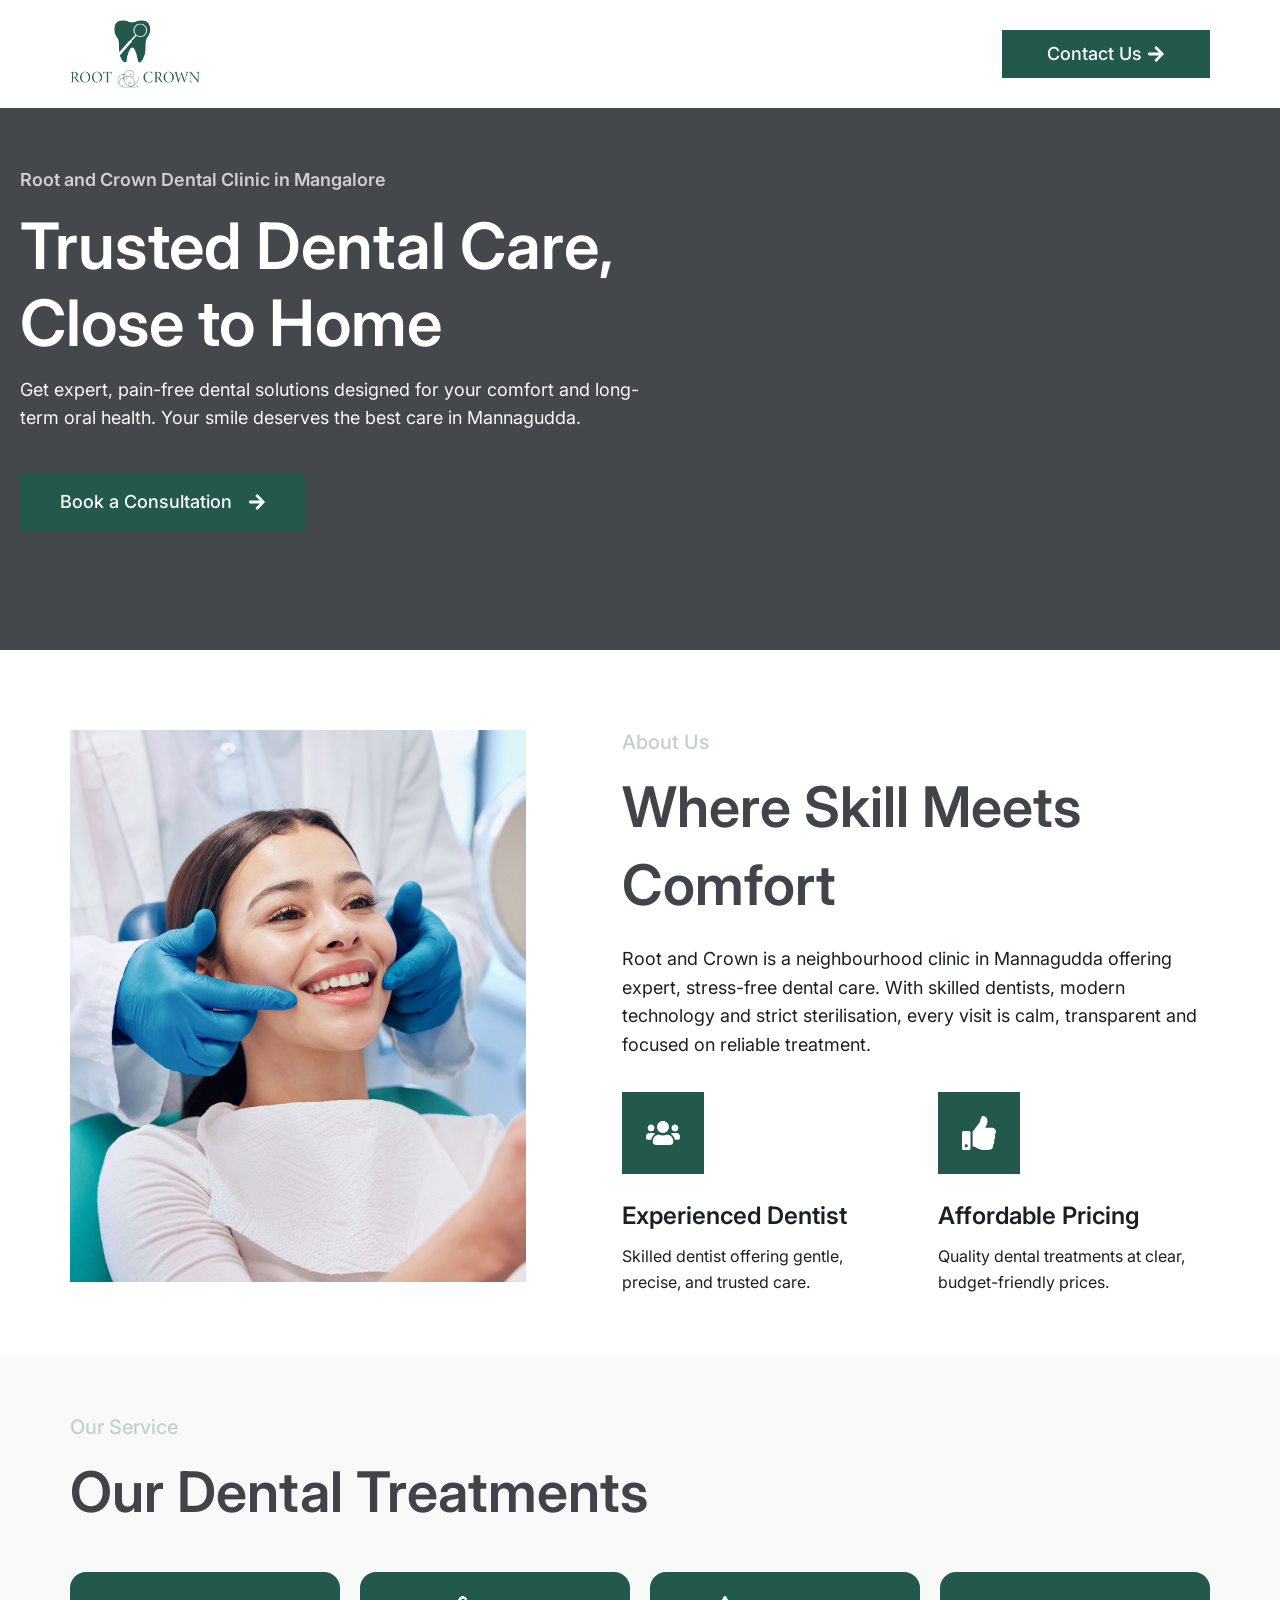
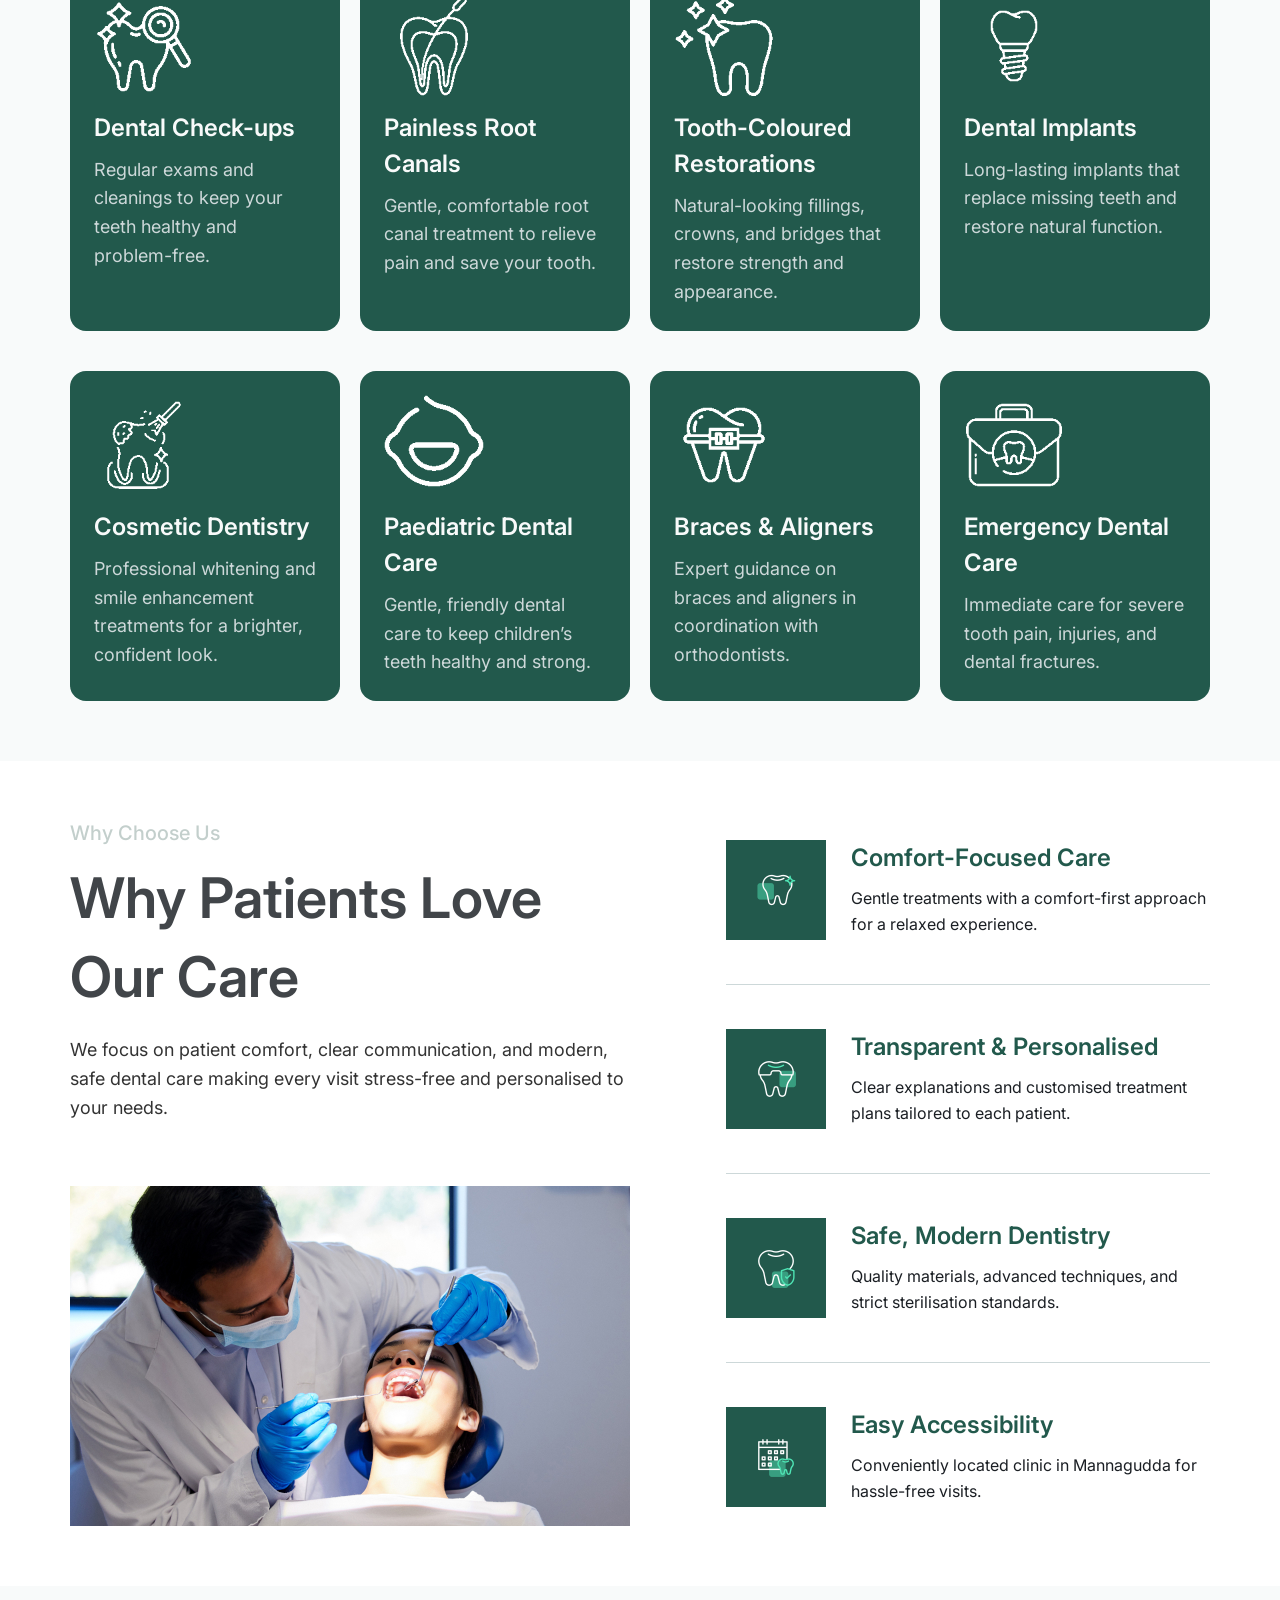
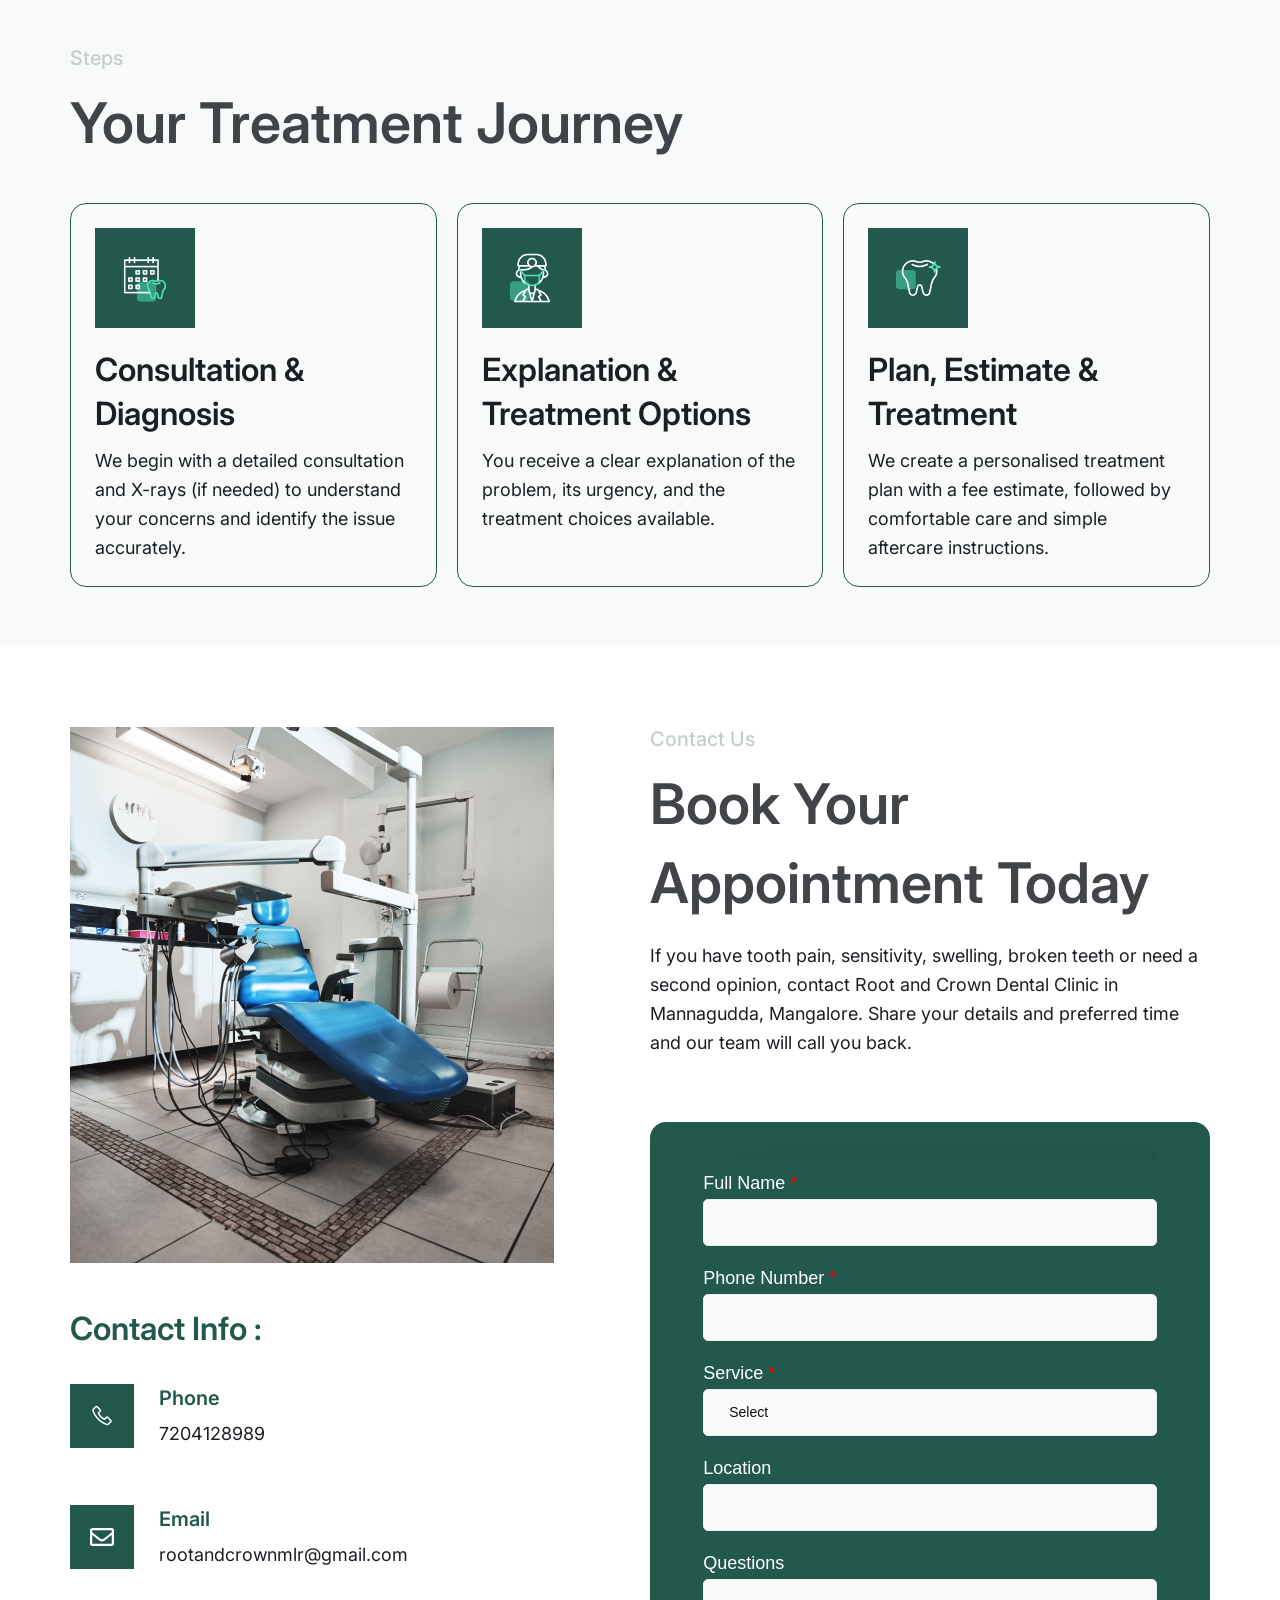
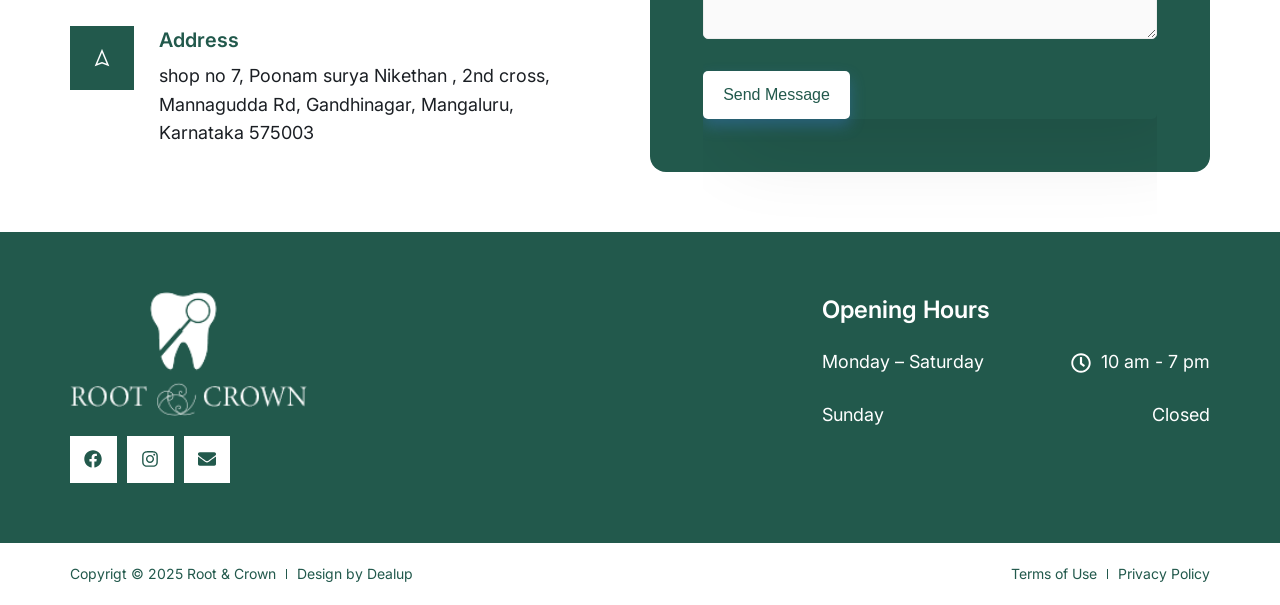
==== index.html @ f4f42681 "Root & Crown website: static version of the WordPress site with a new enquiry form Co-Authored-By: C" ====
<!DOCTYPE html>
<html lang="en-US">
<head>
	<meta charset="UTF-8" />
	<meta name="viewport" content="width=device-width, initial-scale=1" />
	<link rel="profile" href="http://gmpg.org/xfn/11" />
		<meta name='robots' content='index, follow, max-image-preview:large, max-snippet:-1, max-video-preview:-1' />

	<!-- This site is optimized with the Yoast SEO plugin v28.7 - https://yoast.com/product/yoast-seo-wordpress/ -->
	<title>Home - Root &amp; Crown Dental Clinic Mannagudda | Expert Dentist in Mangalore</title>
	<link rel="canonical" href="https://rootandcrown.co.in/" />
	<meta property="og:locale" content="en_US" />
	<meta property="og:type" content="website" />
	<meta property="og:title" content="Home - Root &amp; Crown Dental Clinic Mannagudda | Expert Dentist in Mangalore" />
	<meta property="og:description" content="Root and Crown Dental Clinic in Mangalore Trusted Dental Care, Close to Home Get expert, pain-free dental solutions designed for your comfort and long-term oral health. Your smile deserves the best care in Mannagudda. Book a Consultation About Us Where Skill Meets Comfort Root and Crown is a neighbourhood clinic in Mannagudda offering expert, stress-free [&hellip;]" />
	<meta property="og:url" content="https://rootandcrown.co.in/" />
	<meta property="og:site_name" content="Root &amp; Crown Dental Clinic Mannagudda | Expert Dentist in Mangalore" />
	<meta property="article:modified_time" content="2026-10-21T14:40:43+00:00" />
	<meta property="og:image" content="https://rootandcrown.co.in/wp-content/uploads/2025/12/no-better-feeling-than-this-2023-06-03-00-15-57-utc-1.jpg" />
	<meta name="twitter:card" content="summary_large_image" />
	<script type="application/ld+json" class="yoast-schema-graph">{"@context":"https:\/\/schema.org","@graph":[{"@type":"WebPage","@id":"https:\/\/rootandcrown.co.in\/","url":"https:\/\/rootandcrown.co.in\/","name":"Home - Root &amp; Crown Dental Clinic Mannagudda | Expert Dentist in Mangalore","isPartOf":{"@id":"https:\/\/rootandcrown.co.in\/#website"},"about":{"@id":"https:\/\/rootandcrown.co.in\/#organization"},"primaryImageOfPage":{"@id":"https:\/\/rootandcrown.co.in\/#primaryimage"},"image":{"@id":"https:\/\/rootandcrown.co.in\/#primaryimage"},"thumbnailUrl":"https:\/\/rootandcrown.co.in\/wp-content\/uploads\/2025\/12\/no-better-feeling-than-this-2023-06-03-00-15-57-utc-1.jpg","datePublished":"2025-12-02T02:55:05+00:00","dateModified":"2026-10-21T14:40:43+00:00","breadcrumb":{"@id":"https:\/\/rootandcrown.co.in\/#breadcrumb"},"inLanguage":"en-US","potentialAction":[{"@type":"ReadAction","target":["https:\/\/rootandcrown.co.in\/"]}]},{"@type":"ImageObject","inLanguage":"en-US","@id":"https:\/\/rootandcrown.co.in\/#primaryimage","url":"https:\/\/rootandcrown.co.in\/wp-content\/uploads\/2025\/12\/no-better-feeling-than-this-2023-06-03-00-15-57-utc-1.jpg","contentUrl":"https:\/\/rootandcrown.co.in\/wp-content\/uploads\/2025\/12\/no-better-feeling-than-this-2023-06-03-00-15-57-utc-1.jpg"},{"@type":"BreadcrumbList","@id":"https:\/\/rootandcrown.co.in\/#breadcrumb","itemListElement":[{"@type":"ListItem","position":1,"name":"Home"}]},{"@type":"WebSite","@id":"https:\/\/rootandcrown.co.in\/#website","url":"https:\/\/rootandcrown.co.in\/","name":"Root & Crown Dental Clinic Mannagudda | Expert Dentist in Mangalore","description":"","publisher":{"@id":"https:\/\/rootandcrown.co.in\/#organization"},"potentialAction":[{"@type":"SearchAction","target":{"@type":"EntryPoint","urlTemplate":"https:\/\/rootandcrown.co.in\/?s={search_term_string}"},"query-input":{"@type":"PropertyValueSpecification","valueRequired":true,"valueName":"search_term_string"}}],"inLanguage":"en-US"},{"@type":"Organization","@id":"https:\/\/rootandcrown.co.in\/#organization","name":"Root & Crown Dental Clinic Mannagudda | Expert Dentist in Mangalore","url":"https:\/\/rootandcrown.co.in\/","logo":{"@type":"ImageObject","inLanguage":"en-US","@id":"https:\/\/rootandcrown.co.in\/#\/schema\/logo\/image\/","url":"https:\/\/rootandcrown.co.in\/wp-content\/uploads\/2025\/12\/Logo-2.png","contentUrl":"https:\/\/rootandcrown.co.in\/wp-content\/uploads\/2025\/12\/Logo-2.png","width":207,"height":108,"caption":"Root & Crown Dental Clinic Mannagudda | Expert Dentist in Mangalore"},"image":{"@id":"https:\/\/rootandcrown.co.in\/#\/schema\/logo\/image\/"}}]}</script>
	<!-- / Yoast SEO plugin. -->


<link rel="alternate" type="application/rss+xml" title="Root &amp; Crown Dental Clinic Mannagudda | Expert Dentist in Mangalore &raquo; Feed" href="feed/index.html" />
<style id="wp-img-auto-sizes-contain-inline-css">
img:is([sizes=auto i],[sizes^="auto," i]){contain-intrinsic-size:3000px 1500px}
/*# sourceURL=wp-img-auto-sizes-contain-inline-css */
</style>
<link rel='stylesheet' id='font-awesome-5-all-css' href='wp-content/plugins/elementor/assets/lib/font-awesome/css/all.min.css' media='all' />
<link rel='stylesheet' id='font-awesome-4-shim-css' href='wp-content/plugins/elementor/assets/lib/font-awesome/css/v4-shims.min.css' media='all' />
<link rel='stylesheet' id='hfe-widgets-style-css' href='wp-content/plugins/header-footer-elementor/inc/widgets-css/frontend.css' media='all' />
<link rel='stylesheet' id='jkit-elements-main-css' href='wp-content/plugins/jeg-elementor-kit/assets/css/elements/main.css' media='all' />
<style id="wp-emoji-styles-inline-css">

	img.wp-smiley, img.emoji {
		display: inline !important;
		border: none !important;
		box-shadow: none !important;
		height: 1em !important;
		width: 1em !important;
		margin: 0 0.07em !important;
		vertical-align: -0.1em !important;
		background: none !important;
		padding: 0 !important;
	}
/*# sourceURL=wp-emoji-styles-inline-css */
</style>
<style id="global-styles-inline-css">
:root{--wp--preset--aspect-ratio--square: 1;--wp--preset--aspect-ratio--4-3: 4/3;--wp--preset--aspect-ratio--3-4: 3/4;--wp--preset--aspect-ratio--3-2: 3/2;--wp--preset--aspect-ratio--2-3: 2/3;--wp--preset--aspect-ratio--16-9: 16/9;--wp--preset--aspect-ratio--9-16: 9/16;--wp--preset--color--black: #000000;--wp--preset--color--cyan-bluish-gray: #abb8c3;--wp--preset--color--white: #ffffff;--wp--preset--color--pale-pink: #f78da7;--wp--preset--color--vivid-red: #cf2e2e;--wp--preset--color--luminous-vivid-orange: #ff6900;--wp--preset--color--luminous-vivid-amber: #fcb900;--wp--preset--color--light-green-cyan: #7bdcb5;--wp--preset--color--vivid-green-cyan: #00d084;--wp--preset--color--pale-cyan-blue: #8ed1fc;--wp--preset--color--vivid-cyan-blue: #0693e3;--wp--preset--color--vivid-purple: #9b51e0;--wp--preset--gradient--vivid-cyan-blue-to-vivid-purple: linear-gradient(135deg,rgb(6,147,227) 0%,rgb(155,81,224) 100%);--wp--preset--gradient--light-green-cyan-to-vivid-green-cyan: linear-gradient(135deg,rgb(122,220,180) 0%,rgb(0,208,130) 100%);--wp--preset--gradient--luminous-vivid-amber-to-luminous-vivid-orange: linear-gradient(135deg,rgb(252,185,0) 0%,rgb(255,105,0) 100%);--wp--preset--gradient--luminous-vivid-orange-to-vivid-red: linear-gradient(135deg,rgb(255,105,0) 0%,rgb(207,46,46) 100%);--wp--preset--gradient--very-light-gray-to-cyan-bluish-gray: linear-gradient(135deg,rgb(238,238,238) 0%,rgb(169,184,195) 100%);--wp--preset--gradient--cool-to-warm-spectrum: linear-gradient(135deg,rgb(74,234,220) 0%,rgb(151,120,209) 20%,rgb(207,42,186) 40%,rgb(238,44,130) 60%,rgb(251,105,98) 80%,rgb(254,248,76) 100%);--wp--preset--gradient--blush-light-purple: linear-gradient(135deg,rgb(255,206,236) 0%,rgb(152,150,240) 100%);--wp--preset--gradient--blush-bordeaux: linear-gradient(135deg,rgb(254,205,165) 0%,rgb(254,45,45) 50%,rgb(107,0,62) 100%);--wp--preset--gradient--luminous-dusk: linear-gradient(135deg,rgb(255,203,112) 0%,rgb(199,81,192) 50%,rgb(65,88,208) 100%);--wp--preset--gradient--pale-ocean: linear-gradient(135deg,rgb(255,245,203) 0%,rgb(182,227,212) 50%,rgb(51,167,181) 100%);--wp--preset--gradient--electric-grass: linear-gradient(135deg,rgb(202,248,128) 0%,rgb(113,206,126) 100%);--wp--preset--gradient--midnight: linear-gradient(135deg,rgb(2,3,129) 0%,rgb(40,116,252) 100%);--wp--preset--font-size--small: 13px;--wp--preset--font-size--medium: 20px;--wp--preset--font-size--large: 36px;--wp--preset--font-size--x-large: 42px;--wp--preset--spacing--20: 0.44rem;--wp--preset--spacing--30: 0.67rem;--wp--preset--spacing--40: 1rem;--wp--preset--spacing--50: 1.5rem;--wp--preset--spacing--60: 2.25rem;--wp--preset--spacing--70: 3.38rem;--wp--preset--spacing--80: 5.06rem;--wp--preset--shadow--natural: 6px 6px 9px rgba(0, 0, 0, 0.2);--wp--preset--shadow--deep: 12px 12px 50px rgba(0, 0, 0, 0.4);--wp--preset--shadow--sharp: 6px 6px 0px rgba(0, 0, 0, 0.2);--wp--preset--shadow--outlined: 6px 6px 0px -3px rgb(255, 255, 255), 6px 6px rgb(0, 0, 0);--wp--preset--shadow--crisp: 6px 6px 0px rgb(0, 0, 0);}.wp-block-button{--wp--preset--dimension--25: 25%;--wp--preset--dimension--50: 50%;--wp--preset--dimension--75: 75%;--wp--preset--dimension--100: 100%;}:root { --wp--style--global--content-size: 800px;--wp--style--global--wide-size: 1200px; }:where(body) { margin: 0; }.wp-site-blocks > .alignleft { float: left; margin-right: 2em; }.wp-site-blocks > .alignright { float: right; margin-left: 2em; }.wp-site-blocks > .aligncenter { justify-content: center; margin-left: auto; margin-right: auto; }:where(.wp-site-blocks) > * { margin-block-start: 24px; margin-block-end: 0; }:where(.wp-site-blocks) > :first-child { margin-block-start: 0; }:where(.wp-site-blocks) > :last-child { margin-block-end: 0; }:root { --wp--style--block-gap: 24px; }:root :where(.is-layout-flow) > :first-child{margin-block-start: 0;}:root :where(.is-layout-flow) > :last-child{margin-block-end: 0;}:root :where(.is-layout-flow) > *{margin-block-start: 24px;margin-block-end: 0;}:root :where(.is-layout-constrained) > :first-child{margin-block-start: 0;}:root :where(.is-layout-constrained) > :last-child{margin-block-end: 0;}:root :where(.is-layout-constrained) > *{margin-block-start: 24px;margin-block-end: 0;}:root :where(.is-layout-flex){gap: 24px;}:root :where(.is-layout-grid){gap: 24px;}.is-layout-flow > .alignleft{float: left;margin-inline-start: 0;margin-inline-end: 2em;}.is-layout-flow > .alignright{float: right;margin-inline-start: 2em;margin-inline-end: 0;}.is-layout-flow > .aligncenter{margin-left: auto !important;margin-right: auto !important;}.is-layout-constrained > .alignleft{float: left;margin-inline-start: 0;margin-inline-end: 2em;}.is-layout-constrained > .alignright{float: right;margin-inline-start: 2em;margin-inline-end: 0;}.is-layout-constrained > .aligncenter{margin-left: auto !important;margin-right: auto !important;}.is-layout-constrained > :where(:not(.alignleft):not(.alignright):not(.alignfull)){max-width: var(--wp--style--global--content-size);margin-left: auto !important;margin-right: auto !important;}.is-layout-constrained > .alignwide{max-width: var(--wp--style--global--wide-size);}body .is-layout-flex{display: flex;}.is-layout-flex{flex-wrap: wrap;align-items: center;}.is-layout-flex > :is(*, div){margin: 0;}body .is-layout-grid{display: grid;}.is-layout-grid > :is(*, div){margin: 0;}body{padding-top: 0px;padding-right: 0px;padding-bottom: 0px;padding-left: 0px;}:root :where(.wp-element-button, .wp-block-button__link){background-color: #32373c;border-width: 0;color: #fff;font-family: inherit;font-size: inherit;font-style: inherit;font-weight: inherit;letter-spacing: inherit;line-height: inherit;padding-top: calc(0.667em + 2px);padding-right: calc(1.333em + 2px);padding-bottom: calc(0.667em + 2px);padding-left: calc(1.333em + 2px);text-decoration: none;text-transform: inherit;}.has-black-color{color: var(--wp--preset--color--black) !important;}.has-cyan-bluish-gray-color{color: var(--wp--preset--color--cyan-bluish-gray) !important;}.has-white-color{color: var(--wp--preset--color--white) !important;}.has-pale-pink-color{color: var(--wp--preset--color--pale-pink) !important;}.has-vivid-red-color{color: var(--wp--preset--color--vivid-red) !important;}.has-luminous-vivid-orange-color{color: var(--wp--preset--color--luminous-vivid-orange) !important;}.has-luminous-vivid-amber-color{color: var(--wp--preset--color--luminous-vivid-amber) !important;}.has-light-green-cyan-color{color: var(--wp--preset--color--light-green-cyan) !important;}.has-vivid-green-cyan-color{color: var(--wp--preset--color--vivid-green-cyan) !important;}.has-pale-cyan-blue-color{color: var(--wp--preset--color--pale-cyan-blue) !important;}.has-vivid-cyan-blue-color{color: var(--wp--preset--color--vivid-cyan-blue) !important;}.has-vivid-purple-color{color: var(--wp--preset--color--vivid-purple) !important;}.has-black-background-color{background-color: var(--wp--preset--color--black) !important;}.has-cyan-bluish-gray-background-color{background-color: var(--wp--preset--color--cyan-bluish-gray) !important;}.has-white-background-color{background-color: var(--wp--preset--color--white) !important;}.has-pale-pink-background-color{background-color: var(--wp--preset--color--pale-pink) !important;}.has-vivid-red-background-color{background-color: var(--wp--preset--color--vivid-red) !important;}.has-luminous-vivid-orange-background-color{background-color: var(--wp--preset--color--luminous-vivid-orange) !important;}.has-luminous-vivid-amber-background-color{background-color: var(--wp--preset--color--luminous-vivid-amber) !important;}.has-light-green-cyan-background-color{background-color: var(--wp--preset--color--light-green-cyan) !important;}.has-vivid-green-cyan-background-color{background-color: var(--wp--preset--color--vivid-green-cyan) !important;}.has-pale-cyan-blue-background-color{background-color: var(--wp--preset--color--pale-cyan-blue) !important;}.has-vivid-cyan-blue-background-color{background-color: var(--wp--preset--color--vivid-cyan-blue) !important;}.has-vivid-purple-background-color{background-color: var(--wp--preset--color--vivid-purple) !important;}.has-black-border-color{border-color: var(--wp--preset--color--black) !important;}.has-cyan-bluish-gray-border-color{border-color: var(--wp--preset--color--cyan-bluish-gray) !important;}.has-white-border-color{border-color: var(--wp--preset--color--white) !important;}.has-pale-pink-border-color{border-color: var(--wp--preset--color--pale-pink) !important;}.has-vivid-red-border-color{border-color: var(--wp--preset--color--vivid-red) !important;}.has-luminous-vivid-orange-border-color{border-color: var(--wp--preset--color--luminous-vivid-orange) !important;}.has-luminous-vivid-amber-border-color{border-color: var(--wp--preset--color--luminous-vivid-amber) !important;}.has-light-green-cyan-border-color{border-color: var(--wp--preset--color--light-green-cyan) !important;}.has-vivid-green-cyan-border-color{border-color: var(--wp--preset--color--vivid-green-cyan) !important;}.has-pale-cyan-blue-border-color{border-color: var(--wp--preset--color--pale-cyan-blue) !important;}.has-vivid-cyan-blue-border-color{border-color: var(--wp--preset--color--vivid-cyan-blue) !important;}.has-vivid-purple-border-color{border-color: var(--wp--preset--color--vivid-purple) !important;}.has-vivid-cyan-blue-to-vivid-purple-gradient-background{background: var(--wp--preset--gradient--vivid-cyan-blue-to-vivid-purple) !important;}.has-light-green-cyan-to-vivid-green-cyan-gradient-background{background: var(--wp--preset--gradient--light-green-cyan-to-vivid-green-cyan) !important;}.has-luminous-vivid-amber-to-luminous-vivid-orange-gradient-background{background: var(--wp--preset--gradient--luminous-vivid-amber-to-luminous-vivid-orange) !important;}.has-luminous-vivid-orange-to-vivid-red-gradient-background{background: var(--wp--preset--gradient--luminous-vivid-orange-to-vivid-red) !important;}.has-very-light-gray-to-cyan-bluish-gray-gradient-background{background: var(--wp--preset--gradient--very-light-gray-to-cyan-bluish-gray) !important;}.has-cool-to-warm-spectrum-gradient-background{background: var(--wp--preset--gradient--cool-to-warm-spectrum) !important;}.has-blush-light-purple-gradient-background{background: var(--wp--preset--gradient--blush-light-purple) !important;}.has-blush-bordeaux-gradient-background{background: var(--wp--preset--gradient--blush-bordeaux) !important;}.has-luminous-dusk-gradient-background{background: var(--wp--preset--gradient--luminous-dusk) !important;}.has-pale-ocean-gradient-background{background: var(--wp--preset--gradient--pale-ocean) !important;}.has-electric-grass-gradient-background{background: var(--wp--preset--gradient--electric-grass) !important;}.has-midnight-gradient-background{background: var(--wp--preset--gradient--midnight) !important;}.has-small-font-size{font-size: var(--wp--preset--font-size--small) !important;}.has-medium-font-size{font-size: var(--wp--preset--font-size--medium) !important;}.has-large-font-size{font-size: var(--wp--preset--font-size--large) !important;}.has-x-large-font-size{font-size: var(--wp--preset--font-size--x-large) !important;}
:root :where(.wp-block-icon svg){width: 24px;}
:root :where(.wp-block-pullquote){font-size: 1.5em;line-height: 1.6;}
/*# sourceURL=global-styles-inline-css */
</style>
<link rel='stylesheet' id='hfe-style-css' href='wp-content/plugins/header-footer-elementor/assets/css/header-footer-elementor.css' media='all' />
<link rel='stylesheet' id='elementor-frontend-css' href='wp-content/uploads/elementor/css/custom-frontend.min.css' media='all' />
<link rel='stylesheet' id='elementor-post-7-css' href='wp-content/uploads/elementor/css/post-7.css' media='all' />
<link rel='stylesheet' id='e-animation-fadeInDown-css' href='wp-content/plugins/elementor/assets/lib/animations/styles/fadeInDown.min.css' media='all' />
<link rel='stylesheet' id='e-animation-zoomIn-css' href='wp-content/plugins/elementor/assets/lib/animations/styles/zoomIn.min.css' media='all' />
<link rel='stylesheet' id='widget-image-css' href='wp-content/plugins/elementor/assets/css/widget-image.min.css' media='all' />
<link rel='stylesheet' id='widget-icon-box-css' href='wp-content/uploads/elementor/css/custom-widget-icon-box.min.css' media='all' />
<link rel='stylesheet' id='e-animation-fadeInLeft-css' href='wp-content/plugins/elementor/assets/lib/animations/styles/fadeInLeft.min.css' media='all' />
<link rel='stylesheet' id='e-animation-fadeInUp-css' href='wp-content/plugins/elementor/assets/lib/animations/styles/fadeInUp.min.css' media='all' />
<link rel='stylesheet' id='widget-divider-css' href='wp-content/plugins/elementor/assets/css/widget-divider.min.css' media='all' />
<link rel='stylesheet' id='widget-social-icons-css' href='wp-content/plugins/elementor/assets/css/widget-social-icons.min.css' media='all' />
<link rel='stylesheet' id='e-apple-webkit-css' href='wp-content/uploads/elementor/css/custom-apple-webkit.min.css' media='all' />
<link rel='stylesheet' id='widget-heading-css' href='wp-content/plugins/elementor/assets/css/widget-heading.min.css' media='all' />
<link rel='stylesheet' id='elementor-post-110-css' href='wp-content/uploads/elementor/css/post-110.css' media='all' />
<link rel='stylesheet' id='elementor-post-117-css' href='wp-content/uploads/elementor/css/post-117.css' media='all' />
<link rel='stylesheet' id='elementor-post-124-css' href='wp-content/uploads/elementor/css/post-124.css' media='all' />
<link rel='stylesheet' id='metform-ui-css' href='wp-content/plugins/metform/build/styles/metform-ui.css' media='all' />
<link rel='stylesheet' id='metform-style-css' href='wp-content/plugins/metform/build/frontend/app/index.css' media='all' />
<link rel='stylesheet' id='cute-alert-css' href='wp-content/plugins/metform/assets/libs/cute-alert/style.css' media='all' />
<link rel='stylesheet' id='text-editor-style-css' href='wp-content/plugins/metform/assets/libs/text-editor/text-editor.css' media='all' />
<link rel='stylesheet' id='hello-elementor-css' href='wp-content/themes/hello-elementor/assets/css/reset.css' media='all' />
<link rel='stylesheet' id='hello-elementor-theme-style-css' href='wp-content/themes/hello-elementor/assets/css/theme.css' media='all' />
<link rel='stylesheet' id='hello-elementor-header-footer-css' href='wp-content/themes/hello-elementor/assets/css/header-footer.css' media='all' />
<link rel='stylesheet' id='hfe-elementor-icons-css' href='wp-content/plugins/elementor/assets/lib/eicons/css/elementor-icons.min.css' media='all' />
<link rel='stylesheet' id='hfe-icons-list-css' href='wp-content/plugins/elementor/assets/css/widget-icon-list.min.css' media='all' />
<link rel='stylesheet' id='hfe-social-icons-css' href='wp-content/plugins/elementor/assets/css/widget-social-icons.min.css' media='all' />
<link rel='stylesheet' id='hfe-social-share-icons-brands-css' href='wp-content/plugins/elementor/assets/lib/font-awesome/css/brands.css' media='all' />
<link rel='stylesheet' id='hfe-social-share-icons-fontawesome-css' href='wp-content/plugins/elementor/assets/lib/font-awesome/css/fontawesome.css' media='all' />
<link rel='stylesheet' id='hfe-nav-menu-icons-css' href='wp-content/plugins/elementor/assets/lib/font-awesome/css/solid.css' media='all' />
<link rel='stylesheet' id='elementor-gf-inter-css' href='https://fonts.googleapis.com/css?family=Inter:100,100italic,200,200italic,300,300italic,400,400italic,500,500italic,600,600italic,700,700italic,800,800italic,900,900italic&#038;display=swap' media='all' />
<link rel='stylesheet' id='elementor-gf-opensans-css' href='https://fonts.googleapis.com/css?family=Open+Sans:100,100italic,200,200italic,300,300italic,400,400italic,500,500italic,600,600italic,700,700italic,800,800italic,900,900italic&#038;display=swap' media='all' />
<link rel='stylesheet' id='elementor-icons-jkiticon-css' href='wp-content/plugins/jeg-elementor-kit/assets/fonts/jkiticon/jkiticon.css' media='all' />
<script id="font-awesome-4-shim-js" src="wp-content/plugins/elementor/assets/lib/font-awesome/js/v4-shims.min.js"></script>
<script id="jquery-core-js" src="wp-includes/js/jquery/jquery.min.js"></script>
<script id="jquery-migrate-js" src="wp-includes/js/jquery/jquery-migrate.min.js"></script>
<script id="jquery-js-after">
!function($){"use strict";$(document).ready(function(){$(this).scrollTop()>100&&$(".hfe-scroll-to-top-wrap").removeClass("hfe-scroll-to-top-hide"),$(window).scroll(function(){$(this).scrollTop()<100?$(".hfe-scroll-to-top-wrap").fadeOut(300):$(".hfe-scroll-to-top-wrap").fadeIn(300)}),$(".hfe-scroll-to-top-wrap").on("click",function(){$("html, body").animate({scrollTop:0},300);return!1})})}(jQuery);
!function($){'use strict';$(document).ready(function(){var bar=$('.hfe-reading-progress-bar');if(!bar.length)return;$(window).on('scroll',function(){var s=$(window).scrollTop(),d=$(document).height()-$(window).height(),p=d? s/d*100:0;bar.css('width',p+'%')});});}(jQuery);
//# sourceURL=jquery-js-after
</script>
<meta name="generator" content="WordPress 7.1.5" />
<link rel='shortlink' href='index.html' />
<!-- Google Tag Manager -->
<script>(function(w,d,s,l,i){w[l]=w[l]||[];w[l].push({'gtm.start':
new Date().getTime(),event:'gtm.js'});var f=d.getElementsByTagName(s)[0],
j=d.createElement(s),dl=l!='dataLayer'?'&l='+l:'';j.async=true;j.src=
'https://www.googletagmanager.com/gtm.js'+i+dl;f.parentNode.insertBefore(j,f);
})(window,document,'script','dataLayer','GTM-TX4X7JQ6');</script>
<!-- End Google Tag Manager --><meta name="generator" content="Elementor 4.4.1; features: e_font_icon_svg, additional_custom_breakpoints; settings: css_print_method-external, google_font-enabled, font_display-swap">
			<style>
				.e-con.e-parent:nth-of-type(n+4):not(.e-lazyloaded):not(.e-no-lazyload),
				.e-con.e-parent:nth-of-type(n+4):not(.e-lazyloaded):not(.e-no-lazyload) * {
					background-image: none !important;
				}
				@media screen and (max-height: 1024px) {
					.e-con.e-parent:nth-of-type(n+3):not(.e-lazyloaded):not(.e-no-lazyload),
					.e-con.e-parent:nth-of-type(n+3):not(.e-lazyloaded):not(.e-no-lazyload) * {
						background-image: none !important;
					}
				}
				@media screen and (max-height: 640px) {
					.e-con.e-parent:nth-of-type(n+2):not(.e-lazyloaded):not(.e-no-lazyload),
					.e-con.e-parent:nth-of-type(n+2):not(.e-lazyloaded):not(.e-no-lazyload) * {
						background-image: none !important;
					}
				}
			</style>
			<link rel="icon" href="wp-content/uploads/2025/12/New-Project-5-150x150.png" sizes="32x32" />
<link rel="icon" href="wp-content/uploads/2025/12/New-Project-5-300x300.png" sizes="192x192" />
<link rel="apple-touch-icon" href="wp-content/uploads/2025/12/New-Project-5-300x300.png" />
<meta name="msapplication-TileImage" content="/wp-content/uploads/2025/12/New-Project-5-300x300.png" />
<style>.rc-select{width:100%;height:47px;padding:0 25px;background:#fafafa;border:1px solid #ededed;border-radius:5px;font:14px/15px Helvetica,sans-serif;color:#000;-webkit-appearance:none;appearance:none;background-image:url("data:image/svg+xml,%3Csvg xmlns='http://www.w3.org/2000/svg' width='20' height='20' viewBox='0 0 20 20'%3E%3Cpath fill='%23ccc' d='M4.5 7.5c.4-.4 1-.5 1.6 0L10 11.3l3.9-3.8c.5-.5 1.1-.4 1.6 0 .4.4.4 1.2 0 1.6L10.8 13.6c-.4.4-1.2.4-1.6 0L4.5 9.1c-.4-.4-.4-1.2 0-1.6z'/%3E%3C/svg%3E");background-repeat:no-repeat;background-position:right 15px center}.metform-form-content select.rc-select{font-size:12px}.metform-form-content select.rc-select:invalid{color:#999}</style></head>

<body class="home wp-singular page-template page-template-elementor_header_footer page page-id-110 wp-embed-responsive wp-theme-hello-elementor ehf-header ehf-footer ehf-template-hello-elementor ehf-stylesheet-hello-elementor jkit-color-scheme hello-elementor-default elementor-default elementor-template-full-width elementor-kit-7 elementor-page elementor-page-110">
<!-- Google Tag Manager (noscript) -->
<noscript><iframe src="https://www.googletagmanager.com/ns.html?id=GTM-TX4X7JQ6"
height="0" width="0" style="display:none;visibility:hidden"></iframe></noscript>
<!-- End Google Tag Manager (noscript) -->	<style id="hfe-skip-link-style">
		.hfe-skip-link{position:absolute;width:1px;height:1px;margin:-1px;padding:0;border:0;overflow:hidden;clip:rect(0,0,0,0);clip-path:inset(50%);white-space:nowrap;}
		.hfe-skip-link:focus{position:fixed;top:0;inset-inline-start:0;width:auto;height:auto;margin:0;padding:0.75em 1.5em;overflow:visible;clip:auto;clip-path:none;white-space:normal;z-index:100000;background:#fff;color:#0073aa;font-size:14px;text-decoration:underline;border-radius:0 0 3px 0;outline:2px solid #0073aa;outline-offset:-2px;}
	</style>
	<a class="hfe-skip-link" href="index.html#content">Skip to main content</a><div id="page" class="hfeed site">

		<header id="masthead" itemscope="itemscope" itemtype="https://schema.org/WPHeader">
			<p class="main-title bhf-hidden" itemprop="headline"><a href="index.html" title="Root &amp; Crown Dental Clinic Mannagudda | Expert Dentist in Mangalore" rel="home">Root &amp; Crown Dental Clinic Mannagudda | Expert Dentist in Mangalore</a></p>
			<style>.elementor-117 .elementor-element.elementor-element-4d0e3e85{--display:flex;--flex-direction:row;--container-widget-width:calc( ( 1 - var( --container-widget-flex-grow ) ) * 100% );--container-widget-height:100%;--container-widget-flex-grow:1;--container-widget-align-self:stretch;--flex-wrap-mobile:wrap;--justify-content:space-between;--align-items:center;--gap:0px 0px;--row-gap:0px;--column-gap:0px;--margin-top:0px;--margin-bottom:0px;--margin-left:0px;--margin-right:0px;--padding-top:24px;--padding-bottom:24px;--padding-left:0px;--padding-right:0px;}.elementor-117 .elementor-element.elementor-element-4d0e3e85:not(.elementor-motion-effects-element-type-background), .elementor-117 .elementor-element.elementor-element-4d0e3e85 > .elementor-motion-effects-container > .elementor-motion-effects-layer{background-color:var( --e-global-color-primary );}.elementor-117 .elementor-element.elementor-element-41c6021a .elementor-icon-list-icon i{color:var( --e-global-color-f6ec67d );transition:color 0.3s;}.elementor-117 .elementor-element.elementor-element-41c6021a .elementor-icon-list-icon svg{fill:var( --e-global-color-f6ec67d );transition:fill 0.3s;}.elementor-117 .elementor-element.elementor-element-41c6021a{--e-icon-list-icon-size:16px;--icon-vertical-align:center;--icon-vertical-offset:0px;}.elementor-117 .elementor-element.elementor-element-41c6021a .elementor-icon-list-icon{padding-inline-end:2px;}.elementor-117 .elementor-element.elementor-element-41c6021a .elementor-icon-list-item > .elementor-icon-list-text, .elementor-117 .elementor-element.elementor-element-41c6021a .elementor-icon-list-item > a{font-family:var( --e-global-typography-9e01ad2-font-family ), Sans-serif;font-size:var( --e-global-typography-9e01ad2-font-size );font-weight:var( --e-global-typography-9e01ad2-font-weight );line-height:var( --e-global-typography-9e01ad2-line-height );}.elementor-117 .elementor-element.elementor-element-41c6021a .elementor-icon-list-text{color:var( --e-global-color-f6ec67d );transition:color 0.3s;}.elementor-117 .elementor-element.elementor-element-598fec4 .elementor-icon-list-icon i{color:var( --e-global-color-f6ec67d );transition:color 0.3s;}.elementor-117 .elementor-element.elementor-element-598fec4 .elementor-icon-list-icon svg{fill:var( --e-global-color-f6ec67d );transition:fill 0.3s;}.elementor-117 .elementor-element.elementor-element-598fec4{--e-icon-list-icon-size:16px;--icon-vertical-align:center;--icon-vertical-offset:0px;}.elementor-117 .elementor-element.elementor-element-598fec4 .elementor-icon-list-icon{padding-inline-end:2px;}.elementor-117 .elementor-element.elementor-element-598fec4 .elementor-icon-list-item > .elementor-icon-list-text, .elementor-117 .elementor-element.elementor-element-598fec4 .elementor-icon-list-item > a{font-family:var( --e-global-typography-9e01ad2-font-family ), Sans-serif;font-size:var( --e-global-typography-9e01ad2-font-size );font-weight:var( --e-global-typography-9e01ad2-font-weight );line-height:var( --e-global-typography-9e01ad2-line-height );}.elementor-117 .elementor-element.elementor-element-598fec4 .elementor-icon-list-text{color:var( --e-global-color-f6ec67d );transition:color 0.3s;}.elementor-117 .elementor-element.elementor-element-598fec4 .elementor-icon-list-item:hover .elementor-icon-list-text{color:var( --e-global-color-8fd8046 );}.elementor-117 .elementor-element.elementor-element-edaf3e9{--display:flex;--position:fixed;--flex-direction:row;--container-widget-width:calc( ( 1 - var( --container-widget-flex-grow ) ) * 100% );--container-widget-height:100%;--container-widget-flex-grow:1;--container-widget-align-self:stretch;--flex-wrap-mobile:wrap;--justify-content:space-between;--align-items:center;--gap:0px 0px;--row-gap:0px;--column-gap:0px;--padding-top:24px;--padding-bottom:24px;--padding-left:0px;--padding-right:0px;top:0px;}.elementor-117 .elementor-element.elementor-element-edaf3e9:not(.elementor-motion-effects-element-type-background), .elementor-117 .elementor-element.elementor-element-edaf3e9 > .elementor-motion-effects-container > .elementor-motion-effects-layer{background-color:var( --e-global-color-f6ec67d );}body:not(.rtl) .elementor-117 .elementor-element.elementor-element-edaf3e9{left:0px;}body.rtl .elementor-117 .elementor-element.elementor-element-edaf3e9{right:0px;}.elementor-117 .elementor-element.elementor-element-eb1befa{--display:flex;--padding-top:0px;--padding-bottom:0px;--padding-left:0px;--padding-right:0px;}.elementor-117 .elementor-element.elementor-element-4e76daf9{text-align:start;}.elementor-117 .elementor-element.elementor-element-4e76daf9 img{width:100%;max-width:130px;}.elementor-117 .elementor-element.elementor-element-53d56094{--display:flex;--padding-top:0px;--padding-bottom:0px;--padding-left:0px;--padding-right:0px;}.elementor-117 .elementor-element.elementor-element-3c5838a2 .elementor-button-content-wrapper{flex-direction:row-reverse;}:root{--page-title-display:none;}@media(max-width:1366px){.elementor-117 .elementor-element.elementor-element-41c6021a .elementor-icon-list-item > .elementor-icon-list-text, .elementor-117 .elementor-element.elementor-element-41c6021a .elementor-icon-list-item > a{font-size:var( --e-global-typography-9e01ad2-font-size );line-height:var( --e-global-typography-9e01ad2-line-height );}.elementor-117 .elementor-element.elementor-element-598fec4 .elementor-icon-list-item > .elementor-icon-list-text, .elementor-117 .elementor-element.elementor-element-598fec4 .elementor-icon-list-item > a{font-size:var( --e-global-typography-9e01ad2-font-size );line-height:var( --e-global-typography-9e01ad2-line-height );}.elementor-117 .elementor-element.elementor-element-edaf3e9{--padding-top:20px;--padding-bottom:20px;--padding-left:20px;--padding-right:20px;}}@media(max-width:1024px){.elementor-117 .elementor-element.elementor-element-4d0e3e85{--padding-top:20px;--padding-bottom:20px;--padding-left:40px;--padding-right:40px;}.elementor-117 .elementor-element.elementor-element-41c6021a .elementor-icon-list-item > .elementor-icon-list-text, .elementor-117 .elementor-element.elementor-element-41c6021a .elementor-icon-list-item > a{font-size:var( --e-global-typography-9e01ad2-font-size );line-height:var( --e-global-typography-9e01ad2-line-height );}.elementor-117 .elementor-element.elementor-element-598fec4 .elementor-icon-list-item > .elementor-icon-list-text, .elementor-117 .elementor-element.elementor-element-598fec4 .elementor-icon-list-item > a{font-size:var( --e-global-typography-9e01ad2-font-size );line-height:var( --e-global-typography-9e01ad2-line-height );}.elementor-117 .elementor-element.elementor-element-edaf3e9{--padding-top:20px;--padding-bottom:20px;--padding-left:40px;--padding-right:40px;}.elementor-117 .elementor-element.elementor-element-eb1befa{--padding-top:0px;--padding-bottom:0px;--padding-left:0px;--padding-right:20px;}.elementor-117 .elementor-element.elementor-element-4e76daf9 img{max-width:294px;}}@media(max-width:767px){.elementor-117 .elementor-element.elementor-element-4d0e3e85{--padding-top:20px;--padding-bottom:20px;--padding-left:32px;--padding-right:32px;}.elementor-117 .elementor-element.elementor-element-41c6021a .elementor-icon-list-item > .elementor-icon-list-text, .elementor-117 .elementor-element.elementor-element-41c6021a .elementor-icon-list-item > a{font-size:var( --e-global-typography-9e01ad2-font-size );line-height:var( --e-global-typography-9e01ad2-line-height );}.elementor-117 .elementor-element.elementor-element-598fec4 .elementor-icon-list-item > .elementor-icon-list-text, .elementor-117 .elementor-element.elementor-element-598fec4 .elementor-icon-list-item > a{font-size:var( --e-global-typography-9e01ad2-font-size );line-height:var( --e-global-typography-9e01ad2-line-height );}.elementor-117 .elementor-element.elementor-element-edaf3e9{--padding-top:24px;--padding-bottom:24px;--padding-left:32px;--padding-right:32px;}.elementor-117 .elementor-element.elementor-element-eb1befa{--width:40%;}.elementor-117 .elementor-element.elementor-element-53d56094{--width:50%;}}@media(min-width:768px){.elementor-117 .elementor-element.elementor-element-eb1befa{--width:23.6%;}.elementor-117 .elementor-element.elementor-element-53d56094{--width:18.25%;}}@media(max-width:1024px) and (min-width:768px){.elementor-117 .elementor-element.elementor-element-eb1befa{--width:30%;}.elementor-117 .elementor-element.elementor-element-53d56094{--width:25%;}}</style>		<div data-elementor-type="wp-post" data-elementor-id="117" class="elementor elementor-117">
				<div class="elementor-element elementor-element-4d0e3e85 elementor-hidden-desktop elementor-hidden-laptop elementor-hidden-tablet elementor-hidden-mobile e-flex e-con-boxed e-con e-parent" data-id="4d0e3e85" data-element_type="container" data-e-type="container" data-settings="{&quot;background_background&quot;:&quot;classic&quot;}">
					<div class="e-con-inner">
				<div class="elementor-element elementor-element-41c6021a elementor-icon-list--layout-traditional elementor-list-item-link-full_width elementor-widget elementor-widget-icon-list" data-id="41c6021a" data-element_type="widget" data-e-type="widget" data-widget_type="icon-list.default">
							<ul class="elementor-icon-list-items">
							<li class="elementor-icon-list-item">
											<span class="elementor-icon-list-icon">
							<i aria-hidden="true" class="jki jki-map-marker-solid"></i>						</span>
										<span class="elementor-icon-list-text">Jl Danau Bratan, Malang City, East Java 65139</span>
									</li>
						</ul>
						</div>
				<div class="elementor-element elementor-element-598fec4 elementor-icon-list--layout-inline elementor-align-end elementor-hidden-mobile elementor-list-item-link-full_width elementor-widget elementor-widget-icon-list" data-id="598fec4" data-element_type="widget" data-e-type="widget" data-widget_type="icon-list.default">
							<ul class="elementor-icon-list-items elementor-inline-items">
							<li class="elementor-icon-list-item elementor-inline-item">
											<a href="index.html#">

												<span class="elementor-icon-list-icon">
							<i aria-hidden="true" class="jki jki-phone-line"></i>						</span>
										<span class="elementor-icon-list-text">+62 864 6444 2222</span>
											</a>
									</li>
								<li class="elementor-icon-list-item elementor-inline-item">
											<a href="index.html#">

												<span class="elementor-icon-list-icon">
							<i aria-hidden="true" class="jki jki-envelope"></i>						</span>
										<span class="elementor-icon-list-text">hi@happydental.com</span>
											</a>
									</li>
						</ul>
						</div>
					</div>
				</div>
		<div class="elementor-element elementor-element-edaf3e9 e-flex e-con-boxed e-con e-parent" data-id="edaf3e9" data-element_type="container" data-e-type="container" data-settings="{&quot;background_background&quot;:&quot;classic&quot;,&quot;position&quot;:&quot;fixed&quot;}">
					<div class="e-con-inner">
		<div class="elementor-element elementor-element-eb1befa e-con-full e-flex e-con e-child" data-id="eb1befa" data-element_type="container" data-e-type="container">
				<div class="elementor-element elementor-element-4e76daf9 elementor-widget elementor-widget-image" data-id="4e76daf9" data-element_type="widget" data-e-type="widget" data-widget_type="image.default">
																<a href="https://rootandcrown.co.in/">
							<img width="207" height="108" src="wp-content/uploads/2025/12/Logo-2.png" class="attachment-medium_large size-medium_large wp-image-135" alt="" decoding="async" />								</a>
															</div>
				</div>
		<div class="elementor-element elementor-element-53d56094 e-con-full e-flex e-con e-child" data-id="53d56094" data-element_type="container" data-e-type="container">
				<div class="elementor-element elementor-element-3c5838a2 elementor-align-justify elementor-widget elementor-widget-button" data-id="3c5838a2" data-element_type="widget" data-e-type="widget" data-widget_type="button.default">
										<a class="elementor-button elementor-button-link elementor-size-md" href="https://rootandcrown.co.in/#contact">
						<span class="elementor-button-content-wrapper">
						<span class="elementor-button-icon">
				<svg aria-hidden="true" class="e-font-icon-svg e-fas-arrow-right" viewBox="0 0 448 512" xmlns="http://www.w3.org/2000/svg"><path d="M190.5 66.9l22.2-22.2c9.4-9.4 24.6-9.4 33.9 0L441 239c9.4 9.4 9.4 24.6 0 33.9L246.6 467.3c-9.4 9.4-24.6 9.4-33.9 0l-22.2-22.2c-9.5-9.5-9.3-25 .4-34.3L311.4 296H24c-13.3 0-24-10.7-24-24v-32c0-13.3 10.7-24 24-24h287.4L190.9 101.2c-9.8-9.3-10-24.8-.4-34.3z"></path></svg>			</span>
									<span class="elementor-button-text">Contact Us</span>
					</span>
					</a>
								</div>
				</div>
					</div>
				</div>
				</div>
				</header>

			<div data-elementor-type="wp-page" data-elementor-id="110" class="elementor elementor-110">
				<div class="elementor-element elementor-element-78a7078a e-con-full e-flex e-con e-parent" data-id="78a7078a" data-element_type="container" data-e-type="container" data-settings="{&quot;background_background&quot;:&quot;classic&quot;}">
		<div class="elementor-element elementor-element-351d5172 e-con-full e-flex e-con e-child" data-id="351d5172" data-element_type="container" data-e-type="container">
				<div class="elementor-element elementor-element-68ccc728 elementor-widget__width-initial elementor-widget-laptop__width-initial elementor-invisible elementor-widget elementor-widget-jkit_heading" data-id="68ccc728" data-element_type="widget" data-e-type="widget" data-settings="{&quot;_animation&quot;:&quot;fadeInDown&quot;}" data-widget_type="jkit_heading.default">
					<div  class="jeg-elementor-kit jkit-heading  align- align-tablet- align-mobile- jeg_module_110__6b07b547bf75c" ><div class="heading-section-title  display-inline-block"><h1 class="heading-title">Root and Crown Dental Clinic in Mangalore</h1></div><h2 class="heading-section-subtitle  style-color">Trusted Dental Care, Close to Home</h2><div class="heading-section-description"><p>Get expert, pain-free dental solutions designed for your comfort and long-term oral health. Your smile deserves the best care in Mannagudda.</p></div></div>				</div>
				<div class="elementor-element elementor-element-1d244ddc animated-slow elementor-invisible elementor-widget elementor-widget-button" data-id="1d244ddc" data-element_type="widget" data-e-type="widget" data-settings="{&quot;_animation&quot;:&quot;zoomIn&quot;}" data-widget_type="button.default">
										<a class="elementor-button elementor-button-link elementor-size-lg" href="index.html#contact">
						<span class="elementor-button-content-wrapper">
						<span class="elementor-button-icon">
				<svg aria-hidden="true" class="e-font-icon-svg e-fas-arrow-right" viewBox="0 0 448 512" xmlns="http://www.w3.org/2000/svg"><path d="M190.5 66.9l22.2-22.2c9.4-9.4 24.6-9.4 33.9 0L441 239c9.4 9.4 9.4 24.6 0 33.9L246.6 467.3c-9.4 9.4-24.6 9.4-33.9 0l-22.2-22.2c-9.5-9.5-9.3-25 .4-34.3L311.4 296H24c-13.3 0-24-10.7-24-24v-32c0-13.3 10.7-24 24-24h287.4L190.9 101.2c-9.8-9.3-10-24.8-.4-34.3z"></path></svg>			</span>
									<span class="elementor-button-text">Book a Consultation</span>
					</span>
					</a>
								</div>
				</div>
				</div>
		<div class="elementor-element elementor-element-7463630f e-flex e-con-boxed e-con e-parent" data-id="7463630f" data-element_type="container" data-e-type="container">
					<div class="e-con-inner">
		<div class="elementor-element elementor-element-927e590 e-con-full e-flex e-con e-child" data-id="927e590" data-element_type="container" data-e-type="container">
		<div class="elementor-element elementor-element-7c12197b e-con-full e-flex e-con e-child" data-id="7c12197b" data-element_type="container" data-e-type="container">
		<div class="elementor-element elementor-element-7d0f14a2 e-con-full e-flex e-con e-child" data-id="7d0f14a2" data-element_type="container" data-e-type="container">
				<div class="elementor-element elementor-element-47eb0e27 animated-slow elementor-invisible elementor-widget elementor-widget-image" data-id="47eb0e27" data-element_type="widget" data-e-type="widget" data-settings="{&quot;_animation&quot;:&quot;zoomIn&quot;}" data-widget_type="image.default">
															<img fetchpriority="high" decoding="async" width="456" height="552" src="wp-content/uploads/2025/12/no-better-feeling-than-this-2023-06-03-00-15-57-utc-1.jpg" class="attachment-medium_large size-medium_large wp-image-46" alt="" srcset="wp-content/uploads/2025/12/no-better-feeling-than-this-2023-06-03-00-15-57-utc-1.jpg 456w, wp-content/uploads/2025/12/no-better-feeling-than-this-2023-06-03-00-15-57-utc-1-248x300.jpg 248w" sizes="(max-width: 456px) 100vw, 456px" />															</div>
				</div>
				</div>
				</div>
		<div class="elementor-element elementor-element-4e8fa31b e-con-full e-flex e-con e-child" data-id="4e8fa31b" data-element_type="container" data-e-type="container">
				<div class="elementor-element elementor-element-9872177 elementor-invisible elementor-widget elementor-widget-jkit_heading" data-id="9872177" data-element_type="widget" data-e-type="widget" data-settings="{&quot;_animation&quot;:&quot;fadeInDown&quot;}" data-widget_type="jkit_heading.default">
					<div  class="jeg-elementor-kit jkit-heading  align- align-tablet- align-mobile- jeg_module_110_1_6b07b547bfafa" ><div class="heading-section-title  display-inline-block"><h2 class="heading-title">About Us</h2></div><h3 class="heading-section-subtitle  style-color">Where Skill Meets Comfort</h3><div class="heading-section-description"><p>Root and Crown is a neighbourhood clinic in Mannagudda offering expert, stress-free dental care. With skilled dentists, modern technology and strict sterilisation, every visit is calm, transparent and focused on reliable treatment.</p></div></div>				</div>
		<div class="elementor-element elementor-element-529f6dc1 e-con-full e-flex e-con e-child" data-id="529f6dc1" data-element_type="container" data-e-type="container">
		<div class="elementor-element elementor-element-55aea9ad animated-slow e-con-full e-flex elementor-invisible e-con e-child" data-id="55aea9ad" data-element_type="container" data-e-type="container" data-settings="{&quot;animation&quot;:&quot;fadeInLeft&quot;,&quot;animation_delay&quot;:400}">
				<div class="elementor-element elementor-element-425b0d4e elementor-view-stacked elementor-shape-square elementor-tablet-position-inline-start elementor-position-block-start elementor-mobile-position-block-start elementor-widget elementor-widget-icon-box" data-id="425b0d4e" data-element_type="widget" data-e-type="widget" data-widget_type="icon-box.default">
							<div class="elementor-icon-box-wrapper">

						<div class="elementor-icon-box-icon">
				<span  class="elementor-icon">
				<svg aria-hidden="true" class="e-font-icon-svg e-fas-users" viewBox="0 0 640 512" xmlns="http://www.w3.org/2000/svg"><path d="M96 224c35.3 0 64-28.7 64-64s-28.7-64-64-64-64 28.7-64 64 28.7 64 64 64zm448 0c35.3 0 64-28.7 64-64s-28.7-64-64-64-64 28.7-64 64 28.7 64 64 64zm32 32h-64c-17.6 0-33.5 7.1-45.1 18.6 40.3 22.1 68.9 62 75.1 109.4h66c17.7 0 32-14.3 32-32v-32c0-35.3-28.7-64-64-64zm-256 0c61.9 0 112-50.1 112-112S381.9 32 320 32 208 82.1 208 144s50.1 112 112 112zm76.8 32h-8.3c-20.8 10-43.9 16-68.5 16s-47.6-6-68.5-16h-8.3C179.6 288 128 339.6 128 403.2V432c0 26.5 21.5 48 48 48h288c26.5 0 48-21.5 48-48v-28.8c0-63.6-51.6-115.2-115.2-115.2zm-223.7-13.4C161.5 263.1 145.6 256 128 256H64c-35.3 0-64 28.7-64 64v32c0 17.7 14.3 32 32 32h65.9c6.3-47.4 34.9-87.3 75.2-109.4z"></path></svg>				</span>
			</div>
			
						<div class="elementor-icon-box-content">

									<h4 class="elementor-icon-box-title">
						<span  >
							Experienced Dentist						</span>
					</h4>
				
									<p class="elementor-icon-box-description">
						Skilled dentist offering gentle, precise, and trusted care.					</p>
				
			</div>
			
		</div>
						</div>
				</div>
		<div class="elementor-element elementor-element-1790d958 animated-slow e-con-full e-flex elementor-invisible e-con e-child" data-id="1790d958" data-element_type="container" data-e-type="container" data-settings="{&quot;animation&quot;:&quot;fadeInLeft&quot;,&quot;animation_delay&quot;:800}">
				<div class="elementor-element elementor-element-55ca5d6e elementor-view-stacked elementor-shape-square elementor-tablet-position-inline-start elementor-position-block-start elementor-mobile-position-block-start elementor-widget elementor-widget-icon-box" data-id="55ca5d6e" data-element_type="widget" data-e-type="widget" data-widget_type="icon-box.default">
							<div class="elementor-icon-box-wrapper">

						<div class="elementor-icon-box-icon">
				<span  class="elementor-icon">
				<svg aria-hidden="true" class="e-font-icon-svg e-fas-thumbs-up" viewBox="0 0 512 512" xmlns="http://www.w3.org/2000/svg"><path d="M104 224H24c-13.255 0-24 10.745-24 24v240c0 13.255 10.745 24 24 24h80c13.255 0 24-10.745 24-24V248c0-13.255-10.745-24-24-24zM64 472c-13.255 0-24-10.745-24-24s10.745-24 24-24 24 10.745 24 24-10.745 24-24 24zM384 81.452c0 42.416-25.97 66.208-33.277 94.548h101.723c33.397 0 59.397 27.746 59.553 58.098.084 17.938-7.546 37.249-19.439 49.197l-.11.11c9.836 23.337 8.237 56.037-9.308 79.469 8.681 25.895-.069 57.704-16.382 74.757 4.298 17.598 2.244 32.575-6.148 44.632C440.202 511.587 389.616 512 346.839 512l-2.845-.001c-48.287-.017-87.806-17.598-119.56-31.725-15.957-7.099-36.821-15.887-52.651-16.178-6.54-.12-11.783-5.457-11.783-11.998v-213.77c0-3.2 1.282-6.271 3.558-8.521 39.614-39.144 56.648-80.587 89.117-113.111 14.804-14.832 20.188-37.236 25.393-58.902C282.515 39.293 291.817 0 312 0c24 0 72 8 72 81.452z"></path></svg>				</span>
			</div>
			
						<div class="elementor-icon-box-content">

									<h4 class="elementor-icon-box-title">
						<span  >
							Affordable Pricing						</span>
					</h4>
				
									<p class="elementor-icon-box-description">
						Quality dental treatments at clear, budget-friendly prices.					</p>
				
			</div>
			
		</div>
						</div>
				</div>
				</div>
				</div>
					</div>
				</div>
		<div class="elementor-element elementor-element-2c402ed e-flex e-con-boxed e-con e-parent" data-id="2c402ed" data-element_type="container" data-e-type="container" data-settings="{&quot;background_background&quot;:&quot;classic&quot;}">
					<div class="e-con-inner">
		<div class="elementor-element elementor-element-c0ea06d e-con-full e-flex e-con e-child" data-id="c0ea06d" data-element_type="container" data-e-type="container">
				<div class="elementor-element elementor-element-55a4511 elementor-invisible elementor-widget elementor-widget-jkit_heading" data-id="55a4511" data-element_type="widget" data-e-type="widget" data-settings="{&quot;_animation&quot;:&quot;fadeInDown&quot;}" data-widget_type="jkit_heading.default">
					<div  class="jeg-elementor-kit jkit-heading  align- align-tablet- align-mobile- jeg_module_110_2_6b07b547bfddf" ><div class="heading-section-title  display-inline-block"><h2 class="heading-title">Our Service</h2></div><h3 class="heading-section-subtitle  style-color">Our Dental Treatments​</h3></div>				</div>
		<div class="elementor-element elementor-element-e96e6ce e-con-full e-flex e-con e-child" data-id="e96e6ce" data-element_type="container" data-e-type="container">
		<div class="elementor-element elementor-element-da7a6b3 animated-slow e-con-full e-flex elementor-invisible e-con e-child" data-id="da7a6b3" data-element_type="container" data-e-type="container" data-settings="{&quot;animation&quot;:&quot;fadeInLeft&quot;,&quot;background_background&quot;:&quot;classic&quot;}">
				<div class="elementor-element elementor-element-a0a2dd2 elementor-widget__width-initial jkit-equal-height-disable elementor-widget elementor-widget-jkit_icon_box" data-id="a0a2dd2" data-element_type="widget" data-e-type="widget" data-widget_type="jkit_icon_box.default">
					<div  class="jeg-elementor-kit jkit-icon-box icon-position-top elementor-animation- jeg_module_110_3_6b07b547c0cb1" ><div class="jkit-icon-box-wrapper hover-from-left"><div class="icon-box icon-box-header elementor-animation-"><div class="icon style-color"><img decoding="async" width="150" height="150" src="wp-content/uploads/2025/12/dental-150x150.png" class="attachment-thumbnail size-thumbnail" alt="Dental Check-ups" url="https://rootandcrown.co.in/wp-content/uploads/2025/12/dental.png" source="library" srcset="wp-content/uploads/2025/12/dental-150x150.png 150w, wp-content/uploads/2025/12/dental-300x300.png 300w, wp-content/uploads/2025/12/dental.png 512w" sizes="(max-width: 150px) 100vw, 150px" /></div></div><div class="icon-box icon-box-body">
                <h4 class="title">Dental Check-ups</h4><p class="icon-box-description">Regular exams and cleanings to keep your teeth healthy and problem-free.</p>
            </div>
            
            </div></div>				</div>
				</div>
		<div class="elementor-element elementor-element-2b0094f animated-slow e-con-full e-flex elementor-invisible e-con e-child" data-id="2b0094f" data-element_type="container" data-e-type="container" data-settings="{&quot;animation&quot;:&quot;fadeInLeft&quot;,&quot;background_background&quot;:&quot;classic&quot;}">
				<div class="elementor-element elementor-element-7af409d elementor-widget__width-initial jkit-equal-height-disable elementor-widget elementor-widget-jkit_icon_box" data-id="7af409d" data-element_type="widget" data-e-type="widget" data-widget_type="jkit_icon_box.default">
					<div  class="jeg-elementor-kit jkit-icon-box icon-position-top elementor-animation- jeg_module_110_4_6b07b547c1212" ><div class="jkit-icon-box-wrapper hover-from-left"><div class="icon-box icon-box-header elementor-animation-"><div class="icon style-color"><img decoding="async" width="150" height="150" src="wp-content/uploads/2025/12/root-canal-150x150.png" class="attachment-thumbnail size-thumbnail" alt="Painless Root Canals" url="https://rootandcrown.co.in/wp-content/uploads/2025/12/root-canal.png" source="library" srcset="wp-content/uploads/2025/12/root-canal-150x150.png 150w, wp-content/uploads/2025/12/root-canal-300x300.png 300w, wp-content/uploads/2025/12/root-canal.png 512w" sizes="(max-width: 150px) 100vw, 150px" /></div></div><div class="icon-box icon-box-body">
                <h4 class="title">Painless Root Canals</h4><p class="icon-box-description">Gentle, comfortable root canal treatment to relieve pain and save your tooth.</p>
            </div>
            
            </div></div>				</div>
				</div>
		<div class="elementor-element elementor-element-c5fb9b1 animated-slow e-con-full e-flex elementor-invisible e-con e-child" data-id="c5fb9b1" data-element_type="container" data-e-type="container" data-settings="{&quot;animation&quot;:&quot;fadeInLeft&quot;,&quot;background_background&quot;:&quot;classic&quot;}">
				<div class="elementor-element elementor-element-4b46077 elementor-widget__width-initial jkit-equal-height-disable elementor-widget elementor-widget-jkit_icon_box" data-id="4b46077" data-element_type="widget" data-e-type="widget" data-widget_type="jkit_icon_box.default">
					<div  class="jeg-elementor-kit jkit-icon-box icon-position-top elementor-animation- jeg_module_110_5_6b07b547c1646" ><div class="jkit-icon-box-wrapper hover-from-left"><div class="icon-box icon-box-header elementor-animation-"><div class="icon style-color"><img loading="lazy" decoding="async" width="150" height="150" src="wp-content/uploads/2025/12/treatment-150x150.png" class="attachment-thumbnail size-thumbnail" alt="Tooth-Coloured Restorations" url="https://rootandcrown.co.in/wp-content/uploads/2025/12/treatment.png" source="library" srcset="wp-content/uploads/2025/12/treatment-150x150.png 150w, wp-content/uploads/2025/12/treatment-300x300.png 300w, wp-content/uploads/2025/12/treatment.png 512w" sizes="(max-width: 150px) 100vw, 150px" /></div></div><div class="icon-box icon-box-body">
                <h4 class="title">Tooth-Coloured Restorations</h4><p class="icon-box-description">Natural-looking fillings, crowns, and bridges that restore strength and appearance.</p>
            </div>
            
            </div></div>				</div>
				</div>
		<div class="elementor-element elementor-element-8fdba19 animated-slow e-con-full e-flex elementor-invisible e-con e-child" data-id="8fdba19" data-element_type="container" data-e-type="container" data-settings="{&quot;animation&quot;:&quot;fadeInLeft&quot;,&quot;background_background&quot;:&quot;classic&quot;}">
				<div class="elementor-element elementor-element-56546da elementor-widget__width-initial jkit-equal-height-disable elementor-widget elementor-widget-jkit_icon_box" data-id="56546da" data-element_type="widget" data-e-type="widget" data-widget_type="jkit_icon_box.default">
					<div  class="jeg-elementor-kit jkit-icon-box icon-position-top elementor-animation- jeg_module_110_6_6b07b547c1a75" ><div class="jkit-icon-box-wrapper hover-from-left"><div class="icon-box icon-box-header elementor-animation-"><div class="icon style-color"><img loading="lazy" decoding="async" width="150" height="150" src="wp-content/uploads/2025/12/dental-implant-150x150.png" class="attachment-thumbnail size-thumbnail" alt="Dental Implants" url="https://rootandcrown.co.in/wp-content/uploads/2025/12/dental-implant.png" source="library" srcset="wp-content/uploads/2025/12/dental-implant-150x150.png 150w, wp-content/uploads/2025/12/dental-implant-300x300.png 300w, wp-content/uploads/2025/12/dental-implant.png 512w" sizes="(max-width: 150px) 100vw, 150px" /></div></div><div class="icon-box icon-box-body">
                <h4 class="title">Dental Implants</h4><p class="icon-box-description">Long-lasting implants that replace missing teeth and restore natural function.</p>
            </div>
            
            </div></div>				</div>
				</div>
				</div>
		<div class="elementor-element elementor-element-b0dbba3 e-con-full e-flex e-con e-child" data-id="b0dbba3" data-element_type="container" data-e-type="container">
		<div class="elementor-element elementor-element-019b57f animated-slow e-con-full e-flex elementor-invisible e-con e-child" data-id="019b57f" data-element_type="container" data-e-type="container" data-settings="{&quot;animation&quot;:&quot;fadeInLeft&quot;,&quot;background_background&quot;:&quot;classic&quot;}">
				<div class="elementor-element elementor-element-624ac9a elementor-widget__width-initial jkit-equal-height-disable elementor-widget elementor-widget-jkit_icon_box" data-id="624ac9a" data-element_type="widget" data-e-type="widget" data-widget_type="jkit_icon_box.default">
					<div  class="jeg-elementor-kit jkit-icon-box icon-position-top elementor-animation- jeg_module_110_7_6b07b547c1e96" ><div class="jkit-icon-box-wrapper hover-from-left"><div class="icon-box icon-box-header elementor-animation-"><div class="icon style-color"><img loading="lazy" decoding="async" width="150" height="150" src="wp-content/uploads/2025/12/tooth-whitening-1-150x150.png" class="attachment-thumbnail size-thumbnail" alt="Cosmetic Dentistry" url="https://rootandcrown.co.in/wp-content/uploads/2025/12/tooth-whitening-1.png" source="library" srcset="wp-content/uploads/2025/12/tooth-whitening-1-150x150.png 150w, wp-content/uploads/2025/12/tooth-whitening-1-300x300.png 300w, wp-content/uploads/2025/12/tooth-whitening-1.png 512w" sizes="(max-width: 150px) 100vw, 150px" /></div></div><div class="icon-box icon-box-body">
                <h4 class="title">Cosmetic Dentistry</h4><p class="icon-box-description">Professional whitening and smile enhancement treatments for a brighter, confident look.</p>
            </div>
            
            </div></div>				</div>
				</div>
		<div class="elementor-element elementor-element-cbea235 animated-slow e-con-full e-flex elementor-invisible e-con e-child" data-id="cbea235" data-element_type="container" data-e-type="container" data-settings="{&quot;animation&quot;:&quot;fadeInLeft&quot;,&quot;background_background&quot;:&quot;classic&quot;}">
				<div class="elementor-element elementor-element-16514f7 elementor-widget__width-initial jkit-equal-height-disable elementor-widget elementor-widget-jkit_icon_box" data-id="16514f7" data-element_type="widget" data-e-type="widget" data-widget_type="jkit_icon_box.default">
					<div  class="jeg-elementor-kit jkit-icon-box icon-position-top elementor-animation- jeg_module_110_8_6b07b547c2278" ><div class="jkit-icon-box-wrapper hover-from-left"><div class="icon-box icon-box-header elementor-animation-"><div class="icon style-color"><img loading="lazy" decoding="async" width="150" height="150" src="wp-content/uploads/2025/12/baby-150x150.png" class="attachment-thumbnail size-thumbnail" alt="Paediatric Dental Care" url="https://rootandcrown.co.in/wp-content/uploads/2025/12/baby.png" source="library" srcset="wp-content/uploads/2025/12/baby-150x150.png 150w, wp-content/uploads/2025/12/baby-300x300.png 300w, wp-content/uploads/2025/12/baby.png 512w" sizes="(max-width: 150px) 100vw, 150px" /></div></div><div class="icon-box icon-box-body">
                <h4 class="title">Paediatric Dental Care</h4><p class="icon-box-description">Gentle, friendly dental care to keep children’s teeth healthy and strong.</p>
            </div>
            
            </div></div>				</div>
				</div>
		<div class="elementor-element elementor-element-6fcb2b6 animated-slow e-con-full e-flex elementor-invisible e-con e-child" data-id="6fcb2b6" data-element_type="container" data-e-type="container" data-settings="{&quot;animation&quot;:&quot;fadeInLeft&quot;,&quot;background_background&quot;:&quot;classic&quot;}">
				<div class="elementor-element elementor-element-6ebb562 elementor-widget__width-initial jkit-equal-height-disable elementor-widget elementor-widget-jkit_icon_box" data-id="6ebb562" data-element_type="widget" data-e-type="widget" data-widget_type="jkit_icon_box.default">
					<div  class="jeg-elementor-kit jkit-icon-box icon-position-top elementor-animation- jeg_module_110_9_6b07b547c2661" ><div class="jkit-icon-box-wrapper hover-from-left"><div class="icon-box icon-box-header elementor-animation-"><div class="icon style-color"><img loading="lazy" decoding="async" width="150" height="150" src="wp-content/uploads/2025/12/braces-150x150.png" class="attachment-thumbnail size-thumbnail" alt="Braces &amp; Aligners" url="https://rootandcrown.co.in/wp-content/uploads/2025/12/braces.png" source="library" srcset="wp-content/uploads/2025/12/braces-150x150.png 150w, wp-content/uploads/2025/12/braces-300x300.png 300w, wp-content/uploads/2025/12/braces.png 512w" sizes="(max-width: 150px) 100vw, 150px" /></div></div><div class="icon-box icon-box-body">
                <h4 class="title">Braces &amp; Aligners</h4><p class="icon-box-description">Expert guidance on braces and aligners in coordination with orthodontists.</p>
            </div>
            
            </div></div>				</div>
				</div>
		<div class="elementor-element elementor-element-093fca1 animated-slow e-con-full e-flex elementor-invisible e-con e-child" data-id="093fca1" data-element_type="container" data-e-type="container" data-settings="{&quot;animation&quot;:&quot;fadeInLeft&quot;,&quot;background_background&quot;:&quot;classic&quot;}">
				<div class="elementor-element elementor-element-6c59101 elementor-widget__width-initial jkit-equal-height-disable elementor-widget elementor-widget-jkit_icon_box" data-id="6c59101" data-element_type="widget" data-e-type="widget" data-widget_type="jkit_icon_box.default">
					<div  class="jeg-elementor-kit jkit-icon-box icon-position-top elementor-animation- jeg_module_110_10_6b07b547c2a7a" ><div class="jkit-icon-box-wrapper hover-from-left"><div class="icon-box icon-box-header elementor-animation-"><div class="icon style-color"><img loading="lazy" decoding="async" width="150" height="150" src="wp-content/uploads/2025/12/first-aid-kit-150x150.png" class="attachment-thumbnail size-thumbnail" alt="Emergency Dental Care" url="https://rootandcrown.co.in/wp-content/uploads/2025/12/first-aid-kit.png" source="library" srcset="wp-content/uploads/2025/12/first-aid-kit-150x150.png 150w, wp-content/uploads/2025/12/first-aid-kit-300x300.png 300w, wp-content/uploads/2025/12/first-aid-kit.png 512w" sizes="(max-width: 150px) 100vw, 150px" /></div></div><div class="icon-box icon-box-body">
                <h4 class="title">Emergency Dental Care</h4><p class="icon-box-description">Immediate care for severe tooth pain, injuries, and dental fractures.</p>
            </div>
            
            </div></div>				</div>
				</div>
				</div>
				</div>
					</div>
				</div>
		<div class="elementor-element elementor-element-2d2805a e-flex e-con-boxed e-con e-parent" data-id="2d2805a" data-element_type="container" data-e-type="container" data-settings="{&quot;background_background&quot;:&quot;classic&quot;}">
					<div class="e-con-inner">
		<div class="elementor-element elementor-element-665a1b9 e-con-full e-flex e-con e-child" data-id="665a1b9" data-element_type="container" data-e-type="container">
				<div class="elementor-element elementor-element-4a33c53a elementor-invisible elementor-widget elementor-widget-jkit_heading" data-id="4a33c53a" data-element_type="widget" data-e-type="widget" data-settings="{&quot;_animation&quot;:&quot;fadeInDown&quot;}" data-widget_type="jkit_heading.default">
					<div  class="jeg-elementor-kit jkit-heading  align- align-tablet- align-mobile- jeg_module_110_11_6b07b547c2e55" ><div class="heading-section-title  display-inline-block"><h2 class="heading-title">Why Choose Us</h2></div><h3 class="heading-section-subtitle  style-color">Why Patients Love Our Care</h3><div class="heading-section-description"><p>We focus on patient comfort, clear communication, and modern, safe dental care making every visit stress-free and personalised to your needs.</p></div></div>				</div>
		<div class="elementor-element elementor-element-54020e11 e-con-full e-flex e-con e-child" data-id="54020e11" data-element_type="container" data-e-type="container">
				<div class="elementor-element elementor-element-69c0c09a animated-slow elementor-invisible elementor-widget elementor-widget-image" data-id="69c0c09a" data-element_type="widget" data-e-type="widget" data-settings="{&quot;_animation&quot;:&quot;fadeInUp&quot;}" data-widget_type="image.default">
															<img loading="lazy" decoding="async" width="560" height="340" src="wp-content/uploads/2025/12/love-your-smile-love-your-life-shot-of-a-young-w-2022-09-14-01-30-30-utc-1.jpg" class="attachment-medium_large size-medium_large wp-image-87" alt="" srcset="wp-content/uploads/2025/12/love-your-smile-love-your-life-shot-of-a-young-w-2022-09-14-01-30-30-utc-1.jpg 560w, wp-content/uploads/2025/12/love-your-smile-love-your-life-shot-of-a-young-w-2022-09-14-01-30-30-utc-1-300x182.jpg 300w" sizes="(max-width: 560px) 100vw, 560px" />															</div>
				</div>
				</div>
		<div class="elementor-element elementor-element-4421e115 e-con-full e-flex e-con e-child" data-id="4421e115" data-element_type="container" data-e-type="container">
				<div class="elementor-element elementor-element-1d1da103 animated-slow jkit-equal-height-disable elementor-invisible elementor-widget elementor-widget-jkit_icon_box" data-id="1d1da103" data-element_type="widget" data-e-type="widget" data-settings="{&quot;_animation&quot;:&quot;fadeInUp&quot;,&quot;_animation_delay&quot;:400}" data-widget_type="jkit_icon_box.default">
					<div  class="jeg-elementor-kit jkit-icon-box icon-position-left elementor-animation- jeg_module_110_12_6b07b547c3181" ><div class="jkit-icon-box-wrapper hover-from-left"><div class="icon-box icon-box-header elementor-animation-"><div class="icon style-color"><img loading="lazy" decoding="async" width="88" height="88" src="wp-content/uploads/2025/12/whitening.png" class="attachment-thumbnail size-thumbnail" alt="Comfort-Focused Care" url="https://mediumspringgreen-skunk-179122.hostingersite.com/wp-content/uploads/2025/12/whitening.png" /></div></div><div class="icon-box icon-box-body">
                <h4 class="title">Comfort-Focused Care</h4><p class="icon-box-description">Gentle treatments with a comfort-first approach for a relaxed experience.</p>
            </div>
            
            </div></div>				</div>
				<div class="elementor-element elementor-element-733ef392 elementor-widget-divider--view-line elementor-widget elementor-widget-divider" data-id="733ef392" data-element_type="widget" data-e-type="widget" data-widget_type="divider.default">
							<div class="elementor-divider">
			<span class="elementor-divider-separator">
						</span>
		</div>
						</div>
				<div class="elementor-element elementor-element-199da38d animated-slow jkit-equal-height-disable elementor-invisible elementor-widget elementor-widget-jkit_icon_box" data-id="199da38d" data-element_type="widget" data-e-type="widget" data-settings="{&quot;_animation&quot;:&quot;fadeInUp&quot;,&quot;_animation_delay&quot;:800}" data-widget_type="jkit_icon_box.default">
					<div  class="jeg-elementor-kit jkit-icon-box icon-position-left elementor-animation- jeg_module_110_13_6b07b547c3569" ><div class="jkit-icon-box-wrapper hover-from-left"><div class="icon-box icon-box-header elementor-animation-"><div class="icon style-color"><img loading="lazy" decoding="async" width="88" height="88" src="wp-content/uploads/2025/12/molar-crown.png" class="attachment-thumbnail size-thumbnail" alt="Transparent &amp; Personalised" url="https://rootandcrown.co.in/wp-content/uploads/2025/12/molar-crown.png" source="library" /></div></div><div class="icon-box icon-box-body">
                <h4 class="title">Transparent &amp; Personalised</h4><p class="icon-box-description">Clear explanations and customised treatment plans tailored to each patient.</p>
            </div>
            
            </div></div>				</div>
				<div class="elementor-element elementor-element-103dd51c elementor-widget-divider--view-line elementor-widget elementor-widget-divider" data-id="103dd51c" data-element_type="widget" data-e-type="widget" data-widget_type="divider.default">
							<div class="elementor-divider">
			<span class="elementor-divider-separator">
						</span>
		</div>
						</div>
				<div class="elementor-element elementor-element-2b98a3d7 animated-slow jkit-equal-height-disable elementor-invisible elementor-widget elementor-widget-jkit_icon_box" data-id="2b98a3d7" data-element_type="widget" data-e-type="widget" data-settings="{&quot;_animation&quot;:&quot;fadeInUp&quot;,&quot;_animation_delay&quot;:1200}" data-widget_type="jkit_icon_box.default">
					<div  class="jeg-elementor-kit jkit-icon-box icon-position-left elementor-animation- jeg_module_110_14_6b07b547c3963" ><div class="jkit-icon-box-wrapper hover-from-left"><div class="icon-box icon-box-header elementor-animation-"><div class="icon style-color"><img loading="lazy" decoding="async" width="88" height="88" src="wp-content/uploads/2025/12/tooth-insurance.png" class="attachment-thumbnail size-thumbnail" alt="Safe, Modern Dentistry" url="https://rootandcrown.co.in/wp-content/uploads/2025/12/tooth-insurance.png" source="library" /></div></div><div class="icon-box icon-box-body">
                <h4 class="title">Safe, Modern Dentistry</h4><p class="icon-box-description">Quality materials, advanced techniques, and strict sterilisation standards.</p>
            </div>
            
            </div></div>				</div>
				<div class="elementor-element elementor-element-4cd3c4c2 elementor-widget-divider--view-line elementor-widget elementor-widget-divider" data-id="4cd3c4c2" data-element_type="widget" data-e-type="widget" data-widget_type="divider.default">
							<div class="elementor-divider">
			<span class="elementor-divider-separator">
						</span>
		</div>
						</div>
				<div class="elementor-element elementor-element-e4a6d81 animated-slow jkit-equal-height-disable elementor-invisible elementor-widget elementor-widget-jkit_icon_box" data-id="e4a6d81" data-element_type="widget" data-e-type="widget" data-settings="{&quot;_animation&quot;:&quot;fadeInUp&quot;,&quot;_animation_delay&quot;:1200}" data-widget_type="jkit_icon_box.default">
					<div  class="jeg-elementor-kit jkit-icon-box icon-position-left elementor-animation- jeg_module_110_15_6b07b547c3d2d" ><div class="jkit-icon-box-wrapper hover-from-left"><div class="icon-box icon-box-header elementor-animation-"><div class="icon style-color"><img loading="lazy" decoding="async" width="88" height="88" src="wp-content/uploads/2025/12/scedule.png" class="attachment-thumbnail size-thumbnail" alt="Easy Accessibility" url="https://rootandcrown.co.in/wp-content/uploads/2025/12/scedule.png" source="library" /></div></div><div class="icon-box icon-box-body">
                <h4 class="title">Easy Accessibility</h4><p class="icon-box-description">Conveniently located clinic in Mannagudda for hassle-free visits.</p>
            </div>
            
            </div></div>				</div>
				</div>
					</div>
				</div>
		<div class="elementor-element elementor-element-3ce607cc elementor-hidden-desktop elementor-hidden-laptop elementor-hidden-tablet elementor-hidden-mobile e-flex e-con-boxed e-con e-parent" data-id="3ce607cc" data-element_type="container" data-e-type="container" data-settings="{&quot;background_background&quot;:&quot;classic&quot;}">
					<div class="e-con-inner">
		<div class="elementor-element elementor-element-d3a6808 e-con-full e-flex e-con e-child" data-id="d3a6808" data-element_type="container" data-e-type="container">
				<div class="elementor-element elementor-element-24b1d206 elementor-widget__width-initial elementor-invisible elementor-widget elementor-widget-jkit_heading" data-id="24b1d206" data-element_type="widget" data-e-type="widget" data-settings="{&quot;_animation&quot;:&quot;fadeInDown&quot;}" data-widget_type="jkit_heading.default">
					<div  class="jeg-elementor-kit jkit-heading  align- align-tablet- align-mobile- jeg_module_110_16_6b07b547c40dc" ><div class="heading-section-title  display-inline-block"><h2 class="heading-title">Our Doctors</h2></div><h3 class="heading-section-subtitle  style-color">Meet Our Expert Dental Team</h3><div class="heading-section-description"><p>Purus turpis vivamus sem est blandit. In at egestas id sollicitudin mattis integer aliquet ut tempor. Risus enim nisi ipsum imperdiet. Sed turpis tellus quisque tellus ipsum.</p></div></div>				</div>
		<div class="elementor-element elementor-element-18de2f0a e-con-full e-flex e-con e-child" data-id="18de2f0a" data-element_type="container" data-e-type="container">
		<div class="elementor-element elementor-element-688038ce e-con-full e-flex e-con e-child" data-id="688038ce" data-element_type="container" data-e-type="container">
		<div class="elementor-element elementor-element-d503a01 e-con-full e-flex e-con e-child" data-id="d503a01" data-element_type="container" data-e-type="container">
		<div class="elementor-element elementor-element-10c017a e-con-full e-flex e-con e-child" data-id="10c017a" data-element_type="container" data-e-type="container">
				<div class="elementor-element elementor-element-47a387be elementor-shape-square e-grid-align-left elementor-absolute elementor-grid-0 elementor-widget elementor-widget-social-icons" data-id="47a387be" data-element_type="widget" data-e-type="widget" data-settings="{&quot;_position&quot;:&quot;absolute&quot;}" data-widget_type="social-icons.default">
							<div class="elementor-social-icons-wrapper elementor-grid" role="list">
							<span class="elementor-grid-item" role="listitem">
					<a class="elementor-icon elementor-social-icon elementor-social-icon-facebook elementor-repeater-item-2aae019" target="_blank">
						<span class="elementor-screen-only">Facebook</span>
						<svg aria-hidden="true" class="e-font-icon-svg e-fab-facebook" viewBox="0 0 512 512" xmlns="http://www.w3.org/2000/svg"><path d="M504 256C504 119 393 8 256 8S8 119 8 256c0 123.78 90.69 226.38 209.25 245V327.69h-63V256h63v-54.64c0-62.15 37-96.48 93.67-96.48 27.14 0 55.52 4.84 55.52 4.84v61h-31.28c-30.8 0-40.41 19.12-40.41 38.73V256h68.78l-11 71.69h-57.78V501C413.31 482.38 504 379.78 504 256z"></path></svg>					</a>
				</span>
							<span class="elementor-grid-item" role="listitem">
					<a class="elementor-icon elementor-social-icon elementor-social-icon-twitter elementor-repeater-item-846058a" target="_blank">
						<span class="elementor-screen-only">Twitter</span>
						<svg aria-hidden="true" class="e-font-icon-svg e-fab-twitter" viewBox="0 0 512 512" xmlns="http://www.w3.org/2000/svg"><path d="M459.37 151.716c.325 4.548.325 9.097.325 13.645 0 138.72-105.583 298.558-298.558 298.558-59.452 0-114.68-17.219-161.137-47.106 8.447.974 16.568 1.299 25.34 1.299 49.055 0 94.213-16.568 130.274-44.832-46.132-.975-84.792-31.188-98.112-72.772 6.498.974 12.995 1.624 19.818 1.624 9.421 0 18.843-1.3 27.614-3.573-48.081-9.747-84.143-51.98-84.143-102.985v-1.299c13.969 7.797 30.214 12.67 47.431 13.319-28.264-18.843-46.781-51.005-46.781-87.391 0-19.492 5.197-37.36 14.294-52.954 51.655 63.675 129.3 105.258 216.365 109.807-1.624-7.797-2.599-15.918-2.599-24.04 0-57.828 46.782-104.934 104.934-104.934 30.213 0 57.502 12.67 76.67 33.137 23.715-4.548 46.456-13.32 66.599-25.34-7.798 24.366-24.366 44.833-46.132 57.827 21.117-2.273 41.584-8.122 60.426-16.243-14.292 20.791-32.161 39.308-52.628 54.253z"></path></svg>					</a>
				</span>
					</div>
						</div>
				<div class="elementor-element elementor-element-9026c52 animated-slow elementor-invisible elementor-widget elementor-widget-image" data-id="9026c52" data-element_type="widget" data-e-type="widget" data-settings="{&quot;_animation&quot;:&quot;zoomIn&quot;}" data-widget_type="image.default">
															<img loading="lazy" decoding="async" width="728" height="760" src="wp-content/uploads/2025/12/portrait-of-smiling-female-doctor-in-her-doctor-s-2021-08-27-16-32-51-utc-1.jpg" class="attachment-medium_large size-medium_large wp-image-53" alt="" srcset="wp-content/uploads/2025/12/portrait-of-smiling-female-doctor-in-her-doctor-s-2021-08-27-16-32-51-utc-1.jpg 728w, wp-content/uploads/2025/12/portrait-of-smiling-female-doctor-in-her-doctor-s-2021-08-27-16-32-51-utc-1-287x300.jpg 287w" sizes="(max-width: 728px) 100vw, 728px" />															</div>
				</div>
				</div>
				<div class="elementor-element elementor-element-4769d094 elementor-widget elementor-widget-jkit_heading" data-id="4769d094" data-element_type="widget" data-e-type="widget" data-widget_type="jkit_heading.default">
					<div  class="jeg-elementor-kit jkit-heading  align- align-tablet- align-mobile- jeg_module_110_17_6b07b547c43af" ><div class="heading-section-title  display-inline-block"><p class="heading-title">Dr. Carolyn</p></div><p class="heading-section-subtitle  style-color">Dental Specialist</p></div>				</div>
				</div>
		<div class="elementor-element elementor-element-49824b3d e-con-full e-flex e-con e-child" data-id="49824b3d" data-element_type="container" data-e-type="container">
		<div class="elementor-element elementor-element-51a3aac2 e-con-full e-flex e-con e-child" data-id="51a3aac2" data-element_type="container" data-e-type="container">
		<div class="elementor-element elementor-element-21f563a1 e-con-full e-flex e-con e-child" data-id="21f563a1" data-element_type="container" data-e-type="container">
				<div class="elementor-element elementor-element-5592e6b0 elementor-shape-square e-grid-align-left elementor-absolute elementor-grid-0 elementor-widget elementor-widget-social-icons" data-id="5592e6b0" data-element_type="widget" data-e-type="widget" data-settings="{&quot;_position&quot;:&quot;absolute&quot;}" data-widget_type="social-icons.default">
							<div class="elementor-social-icons-wrapper elementor-grid" role="list">
							<span class="elementor-grid-item" role="listitem">
					<a class="elementor-icon elementor-social-icon elementor-social-icon-facebook elementor-repeater-item-2aae019" target="_blank">
						<span class="elementor-screen-only">Facebook</span>
						<svg aria-hidden="true" class="e-font-icon-svg e-fab-facebook" viewBox="0 0 512 512" xmlns="http://www.w3.org/2000/svg"><path d="M504 256C504 119 393 8 256 8S8 119 8 256c0 123.78 90.69 226.38 209.25 245V327.69h-63V256h63v-54.64c0-62.15 37-96.48 93.67-96.48 27.14 0 55.52 4.84 55.52 4.84v61h-31.28c-30.8 0-40.41 19.12-40.41 38.73V256h68.78l-11 71.69h-57.78V501C413.31 482.38 504 379.78 504 256z"></path></svg>					</a>
				</span>
							<span class="elementor-grid-item" role="listitem">
					<a class="elementor-icon elementor-social-icon elementor-social-icon-twitter elementor-repeater-item-846058a" target="_blank">
						<span class="elementor-screen-only">Twitter</span>
						<svg aria-hidden="true" class="e-font-icon-svg e-fab-twitter" viewBox="0 0 512 512" xmlns="http://www.w3.org/2000/svg"><path d="M459.37 151.716c.325 4.548.325 9.097.325 13.645 0 138.72-105.583 298.558-298.558 298.558-59.452 0-114.68-17.219-161.137-47.106 8.447.974 16.568 1.299 25.34 1.299 49.055 0 94.213-16.568 130.274-44.832-46.132-.975-84.792-31.188-98.112-72.772 6.498.974 12.995 1.624 19.818 1.624 9.421 0 18.843-1.3 27.614-3.573-48.081-9.747-84.143-51.98-84.143-102.985v-1.299c13.969 7.797 30.214 12.67 47.431 13.319-28.264-18.843-46.781-51.005-46.781-87.391 0-19.492 5.197-37.36 14.294-52.954 51.655 63.675 129.3 105.258 216.365 109.807-1.624-7.797-2.599-15.918-2.599-24.04 0-57.828 46.782-104.934 104.934-104.934 30.213 0 57.502 12.67 76.67 33.137 23.715-4.548 46.456-13.32 66.599-25.34-7.798 24.366-24.366 44.833-46.132 57.827 21.117-2.273 41.584-8.122 60.426-16.243-14.292 20.791-32.161 39.308-52.628 54.253z"></path></svg>					</a>
				</span>
					</div>
						</div>
				<div class="elementor-element elementor-element-7615f02b animated-slow elementor-invisible elementor-widget elementor-widget-image" data-id="7615f02b" data-element_type="widget" data-e-type="widget" data-settings="{&quot;_animation&quot;:&quot;zoomIn&quot;,&quot;_animation_delay&quot;:400}" data-widget_type="image.default">
															<img loading="lazy" decoding="async" width="728" height="760" src="wp-content/uploads/2025/12/doctor-with-tablet-computer-2021-08-29-09-38-58-utc-1.jpg" class="attachment-medium_large size-medium_large wp-image-62" alt="" srcset="wp-content/uploads/2025/12/doctor-with-tablet-computer-2021-08-29-09-38-58-utc-1.jpg 728w, wp-content/uploads/2025/12/doctor-with-tablet-computer-2021-08-29-09-38-58-utc-1-287x300.jpg 287w" sizes="(max-width: 728px) 100vw, 728px" />															</div>
				</div>
				</div>
				<div class="elementor-element elementor-element-46fff179 elementor-widget elementor-widget-jkit_heading" data-id="46fff179" data-element_type="widget" data-e-type="widget" data-widget_type="jkit_heading.default">
					<div  class="jeg-elementor-kit jkit-heading  align- align-tablet- align-mobile- jeg_module_110_18_6b07b547c45ff" ><div class="heading-section-title  display-inline-block"><p class="heading-title">Dr. Culpepper</p></div><p class="heading-section-subtitle  style-color">Dental Specialist</p></div>				</div>
				</div>
		<div class="elementor-element elementor-element-7000eddc e-con-full e-flex e-con e-child" data-id="7000eddc" data-element_type="container" data-e-type="container">
		<div class="elementor-element elementor-element-99edf5b e-con-full e-flex e-con e-child" data-id="99edf5b" data-element_type="container" data-e-type="container">
		<div class="elementor-element elementor-element-6763adff e-con-full e-flex e-con e-child" data-id="6763adff" data-element_type="container" data-e-type="container">
				<div class="elementor-element elementor-element-2ccb09c9 elementor-shape-square e-grid-align-left elementor-absolute elementor-grid-0 elementor-widget elementor-widget-social-icons" data-id="2ccb09c9" data-element_type="widget" data-e-type="widget" data-settings="{&quot;_position&quot;:&quot;absolute&quot;}" data-widget_type="social-icons.default">
							<div class="elementor-social-icons-wrapper elementor-grid" role="list">
							<span class="elementor-grid-item" role="listitem">
					<a class="elementor-icon elementor-social-icon elementor-social-icon-facebook elementor-repeater-item-2aae019" target="_blank">
						<span class="elementor-screen-only">Facebook</span>
						<svg aria-hidden="true" class="e-font-icon-svg e-fab-facebook" viewBox="0 0 512 512" xmlns="http://www.w3.org/2000/svg"><path d="M504 256C504 119 393 8 256 8S8 119 8 256c0 123.78 90.69 226.38 209.25 245V327.69h-63V256h63v-54.64c0-62.15 37-96.48 93.67-96.48 27.14 0 55.52 4.84 55.52 4.84v61h-31.28c-30.8 0-40.41 19.12-40.41 38.73V256h68.78l-11 71.69h-57.78V501C413.31 482.38 504 379.78 504 256z"></path></svg>					</a>
				</span>
							<span class="elementor-grid-item" role="listitem">
					<a class="elementor-icon elementor-social-icon elementor-social-icon-twitter elementor-repeater-item-846058a" target="_blank">
						<span class="elementor-screen-only">Twitter</span>
						<svg aria-hidden="true" class="e-font-icon-svg e-fab-twitter" viewBox="0 0 512 512" xmlns="http://www.w3.org/2000/svg"><path d="M459.37 151.716c.325 4.548.325 9.097.325 13.645 0 138.72-105.583 298.558-298.558 298.558-59.452 0-114.68-17.219-161.137-47.106 8.447.974 16.568 1.299 25.34 1.299 49.055 0 94.213-16.568 130.274-44.832-46.132-.975-84.792-31.188-98.112-72.772 6.498.974 12.995 1.624 19.818 1.624 9.421 0 18.843-1.3 27.614-3.573-48.081-9.747-84.143-51.98-84.143-102.985v-1.299c13.969 7.797 30.214 12.67 47.431 13.319-28.264-18.843-46.781-51.005-46.781-87.391 0-19.492 5.197-37.36 14.294-52.954 51.655 63.675 129.3 105.258 216.365 109.807-1.624-7.797-2.599-15.918-2.599-24.04 0-57.828 46.782-104.934 104.934-104.934 30.213 0 57.502 12.67 76.67 33.137 23.715-4.548 46.456-13.32 66.599-25.34-7.798 24.366-24.366 44.833-46.132 57.827 21.117-2.273 41.584-8.122 60.426-16.243-14.292 20.791-32.161 39.308-52.628 54.253z"></path></svg>					</a>
				</span>
					</div>
						</div>
				<div class="elementor-element elementor-element-4737523c animated-slow elementor-invisible elementor-widget elementor-widget-image" data-id="4737523c" data-element_type="widget" data-e-type="widget" data-settings="{&quot;_animation&quot;:&quot;zoomIn&quot;,&quot;_animation_delay&quot;:800}" data-widget_type="image.default">
															<img loading="lazy" decoding="async" width="728" height="760" src="wp-content/uploads/2025/12/smiling-beautiful-doctor-at-hospital-standing-2021-08-27-19-37-12-utc-1.jpg" class="attachment-medium_large size-medium_large wp-image-69" alt="" srcset="wp-content/uploads/2025/12/smiling-beautiful-doctor-at-hospital-standing-2021-08-27-19-37-12-utc-1.jpg 728w, wp-content/uploads/2025/12/smiling-beautiful-doctor-at-hospital-standing-2021-08-27-19-37-12-utc-1-287x300.jpg 287w" sizes="(max-width: 728px) 100vw, 728px" />															</div>
				</div>
				</div>
				<div class="elementor-element elementor-element-5a519e4a elementor-widget elementor-widget-jkit_heading" data-id="5a519e4a" data-element_type="widget" data-e-type="widget" data-widget_type="jkit_heading.default">
					<div  class="jeg-elementor-kit jkit-heading  align- align-tablet- align-mobile- jeg_module_110_19_6b07b547c4890" ><div class="heading-section-title  display-inline-block"><p class="heading-title">Dr. Alanna</p></div><p class="heading-section-subtitle  style-color">Dental Specialist</p></div>				</div>
				</div>
				</div>
				</div>
					</div>
				</div>
		<div class="elementor-element elementor-element-3cc59c2b contact e-flex e-con-boxed e-con e-parent" data-id="3cc59c2b" data-element_type="container" data-e-type="container" data-settings="{&quot;background_background&quot;:&quot;classic&quot;}">
					<div class="e-con-inner">
		<div class="elementor-element elementor-element-6b304896 e-con-full e-flex e-con e-child" data-id="6b304896" data-element_type="container" data-e-type="container">
				<div class="elementor-element elementor-element-27045d3d elementor-widget__width-initial elementor-widget-tablet__width-inherit elementor-invisible elementor-widget elementor-widget-jkit_heading" data-id="27045d3d" data-element_type="widget" data-e-type="widget" data-settings="{&quot;_animation&quot;:&quot;fadeInDown&quot;}" data-widget_type="jkit_heading.default">
					<div  class="jeg-elementor-kit jkit-heading  align- align-tablet- align-mobile- jeg_module_110_20_6b07b547c4b07" ><div class="heading-section-title  display-inline-block"><h2 class="heading-title">Steps</h2></div><h3 class="heading-section-subtitle  style-color">Your Treatment Journey</h3></div>				</div>
		<div class="elementor-element elementor-element-ec3d727 e-con-full e-flex e-con e-child" data-id="ec3d727" data-element_type="container" data-e-type="container">
		<div class="elementor-element elementor-element-10f150ab animated-slow e-con-full e-flex elementor-invisible e-con e-child" data-id="10f150ab" data-element_type="container" data-e-type="container" data-settings="{&quot;animation&quot;:&quot;fadeInLeft&quot;}">
				<div class="elementor-element elementor-element-448a8c7b jkit-equal-height-disable elementor-widget elementor-widget-jkit_icon_box" data-id="448a8c7b" data-element_type="widget" data-e-type="widget" data-widget_type="jkit_icon_box.default">
					<div  class="jeg-elementor-kit jkit-icon-box icon-position-top elementor-animation- jeg_module_110_21_6b07b547c4db6" ><div class="jkit-icon-box-wrapper hover-from-left"><div class="icon-box icon-box-header elementor-animation-"><div class="icon style-color"><img loading="lazy" decoding="async" width="88" height="88" src="wp-content/uploads/2025/12/scedule.png" class="attachment-thumbnail size-thumbnail" alt="Consultation &amp; Diagnosis" url="https://mediumspringgreen-skunk-179122.hostingersite.com/wp-content/uploads/2025/12/scedule.png" /></div></div><div class="icon-box icon-box-body">
                <h4 class="title">Consultation &amp; Diagnosis</h4><p class="icon-box-description">We begin with a detailed consultation and X-rays (if needed) to understand your concerns and identify the issue accurately.</p>
            </div>
            
            </div></div>				</div>
				</div>
		<div class="elementor-element elementor-element-412270e3 animated-slow e-con-full e-flex elementor-invisible e-con e-child" data-id="412270e3" data-element_type="container" data-e-type="container" data-settings="{&quot;animation&quot;:&quot;fadeInLeft&quot;}">
				<div class="elementor-element elementor-element-7776f3b5 jkit-equal-height-disable elementor-widget elementor-widget-jkit_icon_box" data-id="7776f3b5" data-element_type="widget" data-e-type="widget" data-widget_type="jkit_icon_box.default">
					<div  class="jeg-elementor-kit jkit-icon-box icon-position-top elementor-animation- jeg_module_110_22_6b07b547c508f" ><div class="jkit-icon-box-wrapper hover-from-left"><div class="icon-box icon-box-header elementor-animation-"><div class="icon style-color"><img loading="lazy" decoding="async" width="88" height="88" src="wp-content/uploads/2025/12/dentist.png" class="attachment-thumbnail size-thumbnail" alt="Explanation &amp; Treatment Options" url="https://mediumspringgreen-skunk-179122.hostingersite.com/wp-content/uploads/2025/12/dentist.png" /></div></div><div class="icon-box icon-box-body">
                <h4 class="title">Explanation &amp; Treatment Options</h4><p class="icon-box-description">You receive a clear explanation of the problem, its urgency, and the treatment choices available.</p>
            </div>
            
            </div></div>				</div>
				</div>
		<div class="elementor-element elementor-element-718d35ee animated-slow e-con-full e-flex elementor-invisible e-con e-child" data-id="718d35ee" data-element_type="container" data-e-type="container" data-settings="{&quot;animation&quot;:&quot;fadeInLeft&quot;}">
				<div class="elementor-element elementor-element-74d62d56 jkit-equal-height-disable elementor-widget elementor-widget-jkit_icon_box" data-id="74d62d56" data-element_type="widget" data-e-type="widget" data-widget_type="jkit_icon_box.default">
					<div  class="jeg-elementor-kit jkit-icon-box icon-position-top elementor-animation- jeg_module_110_23_6b07b547c545d" ><div class="jkit-icon-box-wrapper hover-from-left"><div class="icon-box icon-box-header elementor-animation-"><div class="icon style-color"><img loading="lazy" decoding="async" width="88" height="88" src="wp-content/uploads/2025/12/whitening.png" class="attachment-thumbnail size-thumbnail" alt="Plan, Estimate &amp; Treatment" url="https://mediumspringgreen-skunk-179122.hostingersite.com/wp-content/uploads/2025/12/whitening.png" /></div></div><div class="icon-box icon-box-body">
                <h4 class="title">Plan, Estimate &amp; Treatment</h4><p class="icon-box-description">We create a personalised treatment plan with a fee estimate, followed by comfortable care and simple aftercare instructions.</p>
            </div>
            
            </div></div>				</div>
				</div>
				</div>
				</div>
					</div>
				</div>
		<div class="elementor-element elementor-element-5bd397c7 e-flex e-con-boxed e-con e-parent" data-id="5bd397c7" data-element_type="container" data-e-type="container" id="contact">
					<div class="e-con-inner">
		<div class="elementor-element elementor-element-1db0695c e-con-full e-flex e-con e-child" data-id="1db0695c" data-element_type="container" data-e-type="container">
		<div class="elementor-element elementor-element-124ccbba e-con-full e-flex e-con e-child" data-id="124ccbba" data-element_type="container" data-e-type="container">
		<div class="elementor-element elementor-element-6570c527 e-con-full e-flex e-con e-child" data-id="6570c527" data-element_type="container" data-e-type="container">
				<div class="elementor-element elementor-element-181685f6 animated-slow elementor-invisible elementor-widget elementor-widget-image" data-id="181685f6" data-element_type="widget" data-e-type="widget" data-settings="{&quot;_animation&quot;:&quot;zoomIn&quot;}" data-widget_type="image.default">
															<img loading="lazy" decoding="async" width="484" height="536" src="wp-content/uploads/2025/12/high-end-dental-care-with-high-end-tech-shot-of-2022-09-24-02-28-33-utc-1.jpg" class="attachment-medium_large size-medium_large wp-image-99" alt="" srcset="wp-content/uploads/2025/12/high-end-dental-care-with-high-end-tech-shot-of-2022-09-24-02-28-33-utc-1.jpg 484w, wp-content/uploads/2025/12/high-end-dental-care-with-high-end-tech-shot-of-2022-09-24-02-28-33-utc-1-271x300.jpg 271w" sizes="(max-width: 484px) 100vw, 484px" />															</div>
				</div>
				</div>
				<div class="elementor-element elementor-element-1a17d2ab elementor-widget elementor-widget-heading" data-id="1a17d2ab" data-element_type="widget" data-e-type="widget" data-widget_type="heading.default">
					<h4 class="elementor-heading-title elementor-size-default">Contact Info :</h4>				</div>
				<div class="elementor-element elementor-element-2f098faa jkit-equal-height-disable elementor-widget elementor-widget-jkit_icon_box" data-id="2f098faa" data-element_type="widget" data-e-type="widget" data-widget_type="jkit_icon_box.default">
					<div  class="jeg-elementor-kit jkit-icon-box icon-position-left elementor-animation- jeg_module_110_24_6b07b547c5729" ><div class="jkit-icon-box-wrapper hover-from-left"><div class="icon-box icon-box-header elementor-animation-"><div class="icon style-color"><i aria-hidden="true" class="jki jki-phone-solid"></i></div></div><div class="icon-box icon-box-body">
                <h4 class="title">Phone</h4><p class="icon-box-description">7204128989</p>
            </div>
            
            </div></div>				</div>
				<div class="elementor-element elementor-element-f9186bf jkit-equal-height-disable elementor-widget elementor-widget-jkit_icon_box" data-id="f9186bf" data-element_type="widget" data-e-type="widget" data-widget_type="jkit_icon_box.default">
					<div  class="jeg-elementor-kit jkit-icon-box icon-position-left elementor-animation- jeg_module_110_25_6b07b547c59ed" ><div class="jkit-icon-box-wrapper hover-from-left"><div class="icon-box icon-box-header elementor-animation-"><div class="icon style-color"><svg aria-hidden="true" class="e-font-icon-svg e-far-envelope" viewBox="0 0 512 512" xmlns="http://www.w3.org/2000/svg"><path d="M464 64H48C21.49 64 0 85.49 0 112v288c0 26.51 21.49 48 48 48h416c26.51 0 48-21.49 48-48V112c0-26.51-21.49-48-48-48zm0 48v40.805c-22.422 18.259-58.168 46.651-134.587 106.49-16.841 13.247-50.201 45.072-73.413 44.701-23.208.375-56.579-31.459-73.413-44.701C106.18 199.465 70.425 171.067 48 152.805V112h416zM48 400V214.398c22.914 18.251 55.409 43.862 104.938 82.646 21.857 17.205 60.134 55.186 103.062 54.955 42.717.231 80.509-37.199 103.053-54.947 49.528-38.783 82.032-64.401 104.947-82.653V400H48z"></path></svg></div></div><div class="icon-box icon-box-body">
                <h4 class="title">Email</h4><p class="icon-box-description">rootandcrownmlr@gmail.com</p>
            </div>
            
            </div></div>				</div>
				<div class="elementor-element elementor-element-5b0890d jkit-equal-height-disable elementor-widget elementor-widget-jkit_icon_box" data-id="5b0890d" data-element_type="widget" data-e-type="widget" data-widget_type="jkit_icon_box.default">
					<div  class="jeg-elementor-kit jkit-icon-box icon-position-left elementor-animation- jeg_module_110_26_6b07b547c5c7f" ><div class="jkit-icon-box-wrapper hover-from-left"><div class="icon-box icon-box-header elementor-animation-"><div class="icon style-color"><i aria-hidden="true" class="jki jki-location-arrow-solid"></i></div></div><div class="icon-box icon-box-body">
                <h4 class="title">Address</h4><p class="icon-box-description">shop no 7, Poonam surya Nikethan , 2nd cross, Mannagudda Rd, Gandhinagar, Mangaluru, Karnataka 575003</p>
            </div>
            
            </div></div>				</div>
				</div>
		<div class="elementor-element elementor-element-624f8793 e-con-full e-flex e-con e-child" data-id="624f8793" data-element_type="container" data-e-type="container">
				<div class="elementor-element elementor-element-33e2fada animated-slow elementor-invisible elementor-widget elementor-widget-jkit_heading" data-id="33e2fada" data-element_type="widget" data-e-type="widget" data-settings="{&quot;_animation&quot;:&quot;fadeInDown&quot;}" data-widget_type="jkit_heading.default">
					<div  class="jeg-elementor-kit jkit-heading  align- align-tablet- align-mobile- jeg_module_110_27_6b07b547c5eeb" ><div class="heading-section-title  display-inline-block"><h2 class="heading-title">Contact Us</h2></div><h3 class="heading-section-subtitle  style-color">Book Your Appointment Today</h3><div class="heading-section-description"><p>If you have tooth pain, sensitivity, swelling, broken teeth or need a second opinion, contact Root and Crown Dental Clinic in Mannagudda, Mangalore. Share your details and preferred time and our team will call you back.</p></div></div>				</div>
		<div class="elementor-element elementor-element-21662df0 animated-slow e-con-full e-flex elementor-invisible e-con e-child" data-id="21662df0" data-element_type="container" data-e-type="container" data-settings="{&quot;background_background&quot;:&quot;classic&quot;,&quot;animation&quot;:&quot;zoomIn&quot;,&quot;animation_delay&quot;:400}">
				<div class="elementor-element elementor-element-2f2950e elementor-widget__width-initial elementor-widget-mobile__width-initial elementor-widget elementor-widget-metform" data-id="2f2950e" data-element_type="widget" data-e-type="widget" data-widget_type="metform.default">
					<div id="mf-response-props-id-439" data-previous-steps-style="" data-editswitchopen="" data-response_type="alert" data-erroricon="fas fa-exclamation-triangle" data-successicon="fas fa-check" data-messageposition="top" class="   mf-scroll-top-no">
		<div class="formpicker_warper formpicker_warper_editable" data-metform-formpicker-key="439" >
				
			<div class="mf-widget-container">
				
		<div id="metform-wrap-2f2950e-439" class="mf-form-wrapper"><form id="rc-form" class="metform-form-content" ><div class="mf-main-response-wrap   mf-response-msg-wrap" data-show="0"><div class="mf-response-msg"><i class="mf-success-icon fas fa-check"></i><p></p></div></div><div class="metform-form-main-wrapper"><style>.elementor-439 .elementor-element.elementor-element-254b754c{--display:flex;--flex-direction:column;--container-widget-width:calc( ( 1 - var( --container-widget-flex-grow ) ) * 100% );--container-widget-height:initial;--container-widget-flex-grow:0;--container-widget-align-self:initial;--flex-wrap-mobile:wrap;--align-items:stretch;--gap:0px 0px;--row-gap:0px;--column-gap:0px;--border-radius:5px 5px 5px 5px;box-shadow:30px 30px 80px 0px rgba(0,0,0,0.1);--padding-top:0px;--padding-bottom:0px;--padding-left:0px;--padding-right:0px;}.elementor-439 .elementor-element.elementor-element-ff8e00e{padding:10px 0px 12px 0px;}.elementor-439 .elementor-element.elementor-element-ff8e00e .mf-input-label{display:block;color:var( --e-global-color-f6ec67d );font-family:"Helvetica", Sans-serif;font-size:18px;font-weight:500;line-height:21px;margin:0px 0px 5px 0px;}.elementor-439 .elementor-element.elementor-element-ff8e00e .mf-input-required-indicator{color:#FF0000;}.elementor-439 .elementor-element.elementor-element-ff8e00e .mf-input-wrapper .mf-input[aria-invalid="true"], .elementor-439 .elementor-element.elementor-element-ff8e00e .mf-input-wrapper .mf-input.mf-invalid{border-color:#FF0000;}.elementor-439 .elementor-element.elementor-element-ff8e00e .mf-error-message{color:#f00;}.elementor-439 .elementor-element.elementor-element-ff8e00e .mf-input{padding:15px 25px 15px 25px;border-radius:5px;}.elementor-439 .elementor-element.elementor-element-ff8e00e .mf-input-file-upload-label{padding:15px 25px 15px 25px;}.elementor-439 .elementor-element.elementor-element-ff8e00e .mf-input-calculation-total{padding:15px 25px 15px 25px;}.elementor-439 .elementor-element.elementor-element-ff8e00e .mf_select__control, .elementor-439 .elementor-element.elementor-element-ff8e00e .mf_multiselect__control .mf_multiselect__value-container, .elementor-439 .elementor-element.elementor-element-ff8e00e .mf_multiselect__option, .elementor-439 .elementor-element.elementor-element-ff8e00e .mf_multiselect__menu-notice--no-options{padding:15px 25px 15px 25px;}.elementor-439 .elementor-element.elementor-element-ff8e00e .mf-input-wrapper .range-slider{padding:15px 25px 15px 25px;}.elementor-439 .elementor-element.elementor-element-ff8e00e .mf-input, .elementor-439 .elementor-element.elementor-element-ff8e00e .elementor-439 .elementor-element.elementor-element-ff8e00e .mf-input-wrapper .iti--separate-dial-code .iti__selected-flag, .elementor-439 .elementor-element.elementor-element-ff8e00e .mf-input-wrapper .iti--separate-dial-code .iti__selected-dial-code{color:#101010;}.elementor-439 .elementor-element.elementor-element-ff8e00e .irs--round .irs-bar, .elementor-439 .elementor-element.elementor-element-ff8e00e .irs--round .irs-from, .elementor-439 .elementor-element.elementor-element-ff8e00e .irs--round .irs-to, .elementor-439 .elementor-element.elementor-element-ff8e00e .irs--round .irs-single{background-color:#101010;}.elementor-439 .elementor-element.elementor-element-ff8e00e .irs--round .irs-handle{border-color:#101010;}.elementor-439 .elementor-element.elementor-element-ff8e00e .irs--round .irs-from:before, .elementor-439 .elementor-element.elementor-element-ff8e00e .irs--round .irs-to:before, .elementor-439 .elementor-element.elementor-element-ff8e00e .irs--round .irs-single:before{border-top-color:#101010;}.elementor-439 .elementor-element.elementor-element-ff8e00e .mf_select__single-value{color:#101010;}.elementor-439 .elementor-element.elementor-element-ff8e00e .mf-input-wrapper{border-color:#000000;}.elementor-439 .elementor-element.elementor-element-ff8e00e .mf-input-wrapper .input-range__track--active{background-color:#101010;}.elementor-439 .elementor-element.elementor-element-ff8e00e .mf-input-wrapper .asRange .asRange-pointer .asRange-tip{background-color:#101010;border-color:#101010;}.elementor-439 .elementor-element.elementor-element-ff8e00e .mf-input-file-upload-label, .elementor-439 .elementor-element.elementor-element-ff8e00e .mf-input-calculation-total{color:#101010;}.elementor-439 .elementor-element.elementor-element-ff8e00e .mf-input-file-upload-label svg path{stroke:#101010;fill:#101010;}.elementor-439 .elementor-element.elementor-element-ff8e00e .mf_multiselect__multi-value__label, .elementor-439 .elementor-element.elementor-element-ff8e00e .mf_multiselect__multi-value__remove,.elementor-439 .elementor-element.elementor-element-ff8e00e .mf_multiselect__menu-notice--no-options{color:#101010;}.elementor-439 .elementor-element.elementor-element-ff8e00e .mf-input, .elementor-439 .elementor-element.elementor-element-ff8e00e .mf-input-file-upload-label, .elementor-439 .elementor-element.elementor-element-ff8e00e .mf-input-wrapper .iti--separate-dial-code .iti__selected-flag, .elementor-439 .elementor-element.elementor-element-ff8e00e .mf-input-calculation-total, .elementor-439 .elementor-element.elementor-element-ff8e00e .mf-input-select > .mf_select__control, .elementor-439 .elementor-element.elementor-element-ff8e00e .mf-input-multiselect .mf_multiselect__control, .elementor-439 .elementor-element.elementor-element-ff8e00e .mf_multiselect__option{border-style:solid;border-width:1px 1px 1px 1px;border-color:#ededed;}.elementor-439 .elementor-element.elementor-element-ff8e00e .mf-input:hover, .elementor-439 .elementor-element.elementor-element-ff8e00e .mf-input-wrapper:hover .iti--separate-dial-code .iti__selected-flag, .elementor-439 .elementor-element.elementor-element-ff8e00e .mf-input-wrapper:hover .iti--separate-dial-code .iti__selected-dial-code{color:#000000;}.elementor-439 .elementor-element.elementor-element-ff8e00e .irs--round .irs-handle:hover{border-color:#000000;}.elementor-439 .elementor-element.elementor-element-ff8e00e .mf-input-file-upload-label:hover{color:#000000;}.elementor-439 .elementor-element.elementor-element-ff8e00e .mf-input:hover .mf_select__single-value{color:#000000;}.elementor-439 .elementor-element.elementor-element-ff8e00e .mf-file-upload-container:hover .mf-input-file-upload-label svg path{stroke:#000000;fill:#000000;}.elementor-439 .elementor-element.elementor-element-ff8e00e .mf_multiselect__multi-value:hover .mf_multiselect__multi-value__label, .elementor-439 .elementor-element.elementor-element-ff8e00e .mf_multiselect__multi-value:hover .mf_multiselect__multi-value__remove,.elementor-439 .elementor-element.elementor-element-ff8e00e .mf_multiselect__menu-notice--no-options:hover{color:#000000;}.elementor-439 .elementor-element.elementor-element-ff8e00e .mf-input:focus, .elementor-439 .elementor-element.elementor-element-ff8e00e .mf-input-wrapper:focus .iti--separate-dial-code .iti__selected-flag, .elementor-439 .elementor-element.elementor-element-ff8e00e .mf-input-wrapper:focus .iti--separate-dial-code .iti__selected-dial-code{color:#000000;}.elementor-439 .elementor-element.elementor-element-ff8e00e .irs--round .irs-handle:focus{border-color:#000000;}.elementor-439 .elementor-element.elementor-element-ff8e00e .mf-file-upload-container:focus .mf-input-file-upload-label, .elementor-439 .elementor-element.elementor-element-ff8e00e .mf-file-upload-container:focus .mf-image-label, .elementor-439 .elementor-element.elementor-element-ff8e00e .mf-input-calculation-total:focus{color:#000000;}.elementor-439 .elementor-element.elementor-element-ff8e00e .mf-input > .mf_select__control--is-focused .mf_select__single-value{color:#000000;}.elementor-439 .elementor-element.elementor-element-ff8e00e .mf-file-upload-container:focus .mf-input-file-upload-label svg path{stroke:#000000;fill:#000000;}.elementor-439 .elementor-element.elementor-element-ff8e00e .mf-input-calculation-total:focus, .elementor-439 .elementor-element.elementor-element-ff8e00e .mf_multiselect__option:focus, .elementor-439 .elementor-element.elementor-element-ff8e00e .mf_multiselect__multi-value:focus .mf_multiselect__multi-value__label, .elementor-439 .elementor-element.elementor-element-ff8e00e .mf_multiselect__multi-value:focus .mf_multiselect__multi-value__remove, .elementor-439 .elementor-element.elementor-element-ff8e00e .mf_multiselect__menu-notice--no-options:focus{color:#000000;}.elementor-439 .elementor-element.elementor-element-ff8e00e .mf-input, .elementor-439 .elementor-element.elementor-element-ff8e00e .irs--round .irs-single, .elementor-439 .elementor-element.elementor-element-ff8e00e .asRange .asRange-pointer .asRange-tip, .elementor-439 .elementor-element.elementor-element-ff8e00e .mf-file-upload-container .mf-input-file-upload-label, .elementor-439 .elementor-element.elementor-element-ff8e00e .mf-input-wrapper .iti--separate-dial-code .iti__selected-flag, .elementor-439 .elementor-element.elementor-element-ff8e00e .mf-input-calculation-total, .elementor-439 .elementor-element.elementor-element-ff8e00e .mf-input-wrapper .input-range__label-container{font-family:"Helvetica", Sans-serif;font-size:14px;font-weight:400;line-height:15px;}.elementor-439 .elementor-element.elementor-element-ff8e00e .input-range .input-range__track{border-radius:5px;}.elementor-439 .elementor-element.elementor-element-ff8e00e .mf-file-upload-container .mf-input-file-upload-label, .elementor-439 .elementor-element.elementor-element-ff8e00e .mf-input-wrapper .iti--separate-dial-code .iti__selected-flag, .elementor-439 .elementor-element.elementor-element-ff8e00e .mf-input-calculation-total{border-radius:5px;}.elementor-439 .elementor-element.elementor-element-ff8e00e .mf-input-select > .mf_select__control, .elementor-439 .elementor-element.elementor-element-ff8e00e .mf-input-multiselect .mf_multiselect__control, .elementor-439 .elementor-element.elementor-element-ff8e00e .mf_multiselect__option, .elementor-439 .elementor-element.elementor-element-ff8e00e .mf_multiselect__multi-value__label, .elementor-439 .elementor-element.elementor-element-ff8e00e .mf_multiselect__multi-value__remove, .elementor-439 .elementor-element.elementor-element-ff8e00e .mf_multiselect__menu-notice--no-options {border-radius:5px;}.elementor-439 .elementor-element.elementor-element-ff8e00e :is(.mf_select__placeholder, .mf_multiselect__placeholder, .text), 
							   .elementor-439 .elementor-element.elementor-element-ff8e00e .mf-input::placeholder,
							   .elementor-439 .elementor-element.elementor-element-ff8e00e .mf-time-input::before{font-family:"Helvetica", Sans-serif;font-weight:400;}.elementor-439 .elementor-element.elementor-element-ff8e00e .mf-input:not([type="submit"]):not([type="checkbox"]):not([type="radio"])::-webkit-input-placeholder{color:#999999;}.elementor-439 .elementor-element.elementor-element-ff8e00e .mf-input:not([type="submit"]):not([type="checkbox"]):not([type="radio"])::-moz-placeholder{color:#999999;}.elementor-439 .elementor-element.elementor-element-ff8e00e .mf-input:not([type="submit"]):not([type="checkbox"]):not([type="radio"]):-ms-input-placeholder{color:#999999;}.elementor-439 .elementor-element.elementor-element-ff8e00e .mf-input:not([type="submit"]):not([type="checkbox"]):not([type="radio"]):-moz-placeholder{color:#999999;}.elementor-439 .elementor-element.elementor-element-ff8e00e .mf-time-input::before{color:#999999;}.elementor-439 .elementor-element.elementor-element-ff8e00e .mf-input::-webkit-input-placeholder{color:#999999;}.elementor-439 .elementor-element.elementor-element-ff8e00e .mf-input::-moz-placeholder{color:#999999;}.elementor-439 .elementor-element.elementor-element-ff8e00e .mf-input:-ms-input-placeholder{color:#999999;}.elementor-439 .elementor-element.elementor-element-ff8e00e .mf-input:-moz-placeholder{color:#999999;}.elementor-439 .elementor-element.elementor-element-ff8e00e :is(.mf_select__placeholder, .mf_multiselect__placeholder){color:#999999;}.elementor-439 .elementor-element.elementor-element-e9999e2{padding:10px 0px 12px 0px;}.elementor-439 .elementor-element.elementor-element-e9999e2 .mf-input-label{display:block;color:var( --e-global-color-f6ec67d );font-family:"Helvetica", Sans-serif;font-size:18px;font-weight:500;line-height:21px;margin:0px 0px 5px 0px;}.elementor-439 .elementor-element.elementor-element-e9999e2 .mf-input-required-indicator{color:#FF0000;}.elementor-439 .elementor-element.elementor-element-e9999e2 .mf-input-wrapper .mf-input[aria-invalid="true"], .elementor-439 .elementor-element.elementor-element-e9999e2 .mf-input-wrapper .mf-input.mf-invalid{border-color:#FF0000;}.elementor-439 .elementor-element.elementor-element-e9999e2 .mf-error-message{color:#f00;}.elementor-439 .elementor-element.elementor-element-e9999e2 .mf-input{padding:15px 25px 15px 25px;border-radius:5px;}.elementor-439 .elementor-element.elementor-element-e9999e2 .mf-input-file-upload-label{padding:15px 25px 15px 25px;}.elementor-439 .elementor-element.elementor-element-e9999e2 .mf-input-calculation-total{padding:15px 25px 15px 25px;}.elementor-439 .elementor-element.elementor-element-e9999e2 .mf_select__control, .elementor-439 .elementor-element.elementor-element-e9999e2 .mf_multiselect__control .mf_multiselect__value-container, .elementor-439 .elementor-element.elementor-element-e9999e2 .mf_multiselect__option, .elementor-439 .elementor-element.elementor-element-e9999e2 .mf_multiselect__menu-notice--no-options{padding:15px 25px 15px 25px;}.elementor-439 .elementor-element.elementor-element-e9999e2 .mf-input-wrapper .range-slider{padding:15px 25px 15px 25px;}.elementor-439 .elementor-element.elementor-element-e9999e2 .mf-input, .elementor-439 .elementor-element.elementor-element-e9999e2 .elementor-439 .elementor-element.elementor-element-e9999e2 .mf-input-wrapper .iti--separate-dial-code .iti__selected-flag, .elementor-439 .elementor-element.elementor-element-e9999e2 .mf-input-wrapper .iti--separate-dial-code .iti__selected-dial-code{color:#101010;}.elementor-439 .elementor-element.elementor-element-e9999e2 .irs--round .irs-bar, .elementor-439 .elementor-element.elementor-element-e9999e2 .irs--round .irs-from, .elementor-439 .elementor-element.elementor-element-e9999e2 .irs--round .irs-to, .elementor-439 .elementor-element.elementor-element-e9999e2 .irs--round .irs-single{background-color:#101010;}.elementor-439 .elementor-element.elementor-element-e9999e2 .irs--round .irs-handle{border-color:#101010;}.elementor-439 .elementor-element.elementor-element-e9999e2 .irs--round .irs-from:before, .elementor-439 .elementor-element.elementor-element-e9999e2 .irs--round .irs-to:before, .elementor-439 .elementor-element.elementor-element-e9999e2 .irs--round .irs-single:before{border-top-color:#101010;}.elementor-439 .elementor-element.elementor-element-e9999e2 .mf_select__single-value{color:#101010;}.elementor-439 .elementor-element.elementor-element-e9999e2 .mf-input-wrapper{border-color:#000000;}.elementor-439 .elementor-element.elementor-element-e9999e2 .mf-input-wrapper .input-range__track--active{background-color:#101010;}.elementor-439 .elementor-element.elementor-element-e9999e2 .mf-input-wrapper .asRange .asRange-pointer .asRange-tip{background-color:#101010;border-color:#101010;}.elementor-439 .elementor-element.elementor-element-e9999e2 .mf-input-file-upload-label, .elementor-439 .elementor-element.elementor-element-e9999e2 .mf-input-calculation-total{color:#101010;}.elementor-439 .elementor-element.elementor-element-e9999e2 .mf-input-file-upload-label svg path{stroke:#101010;fill:#101010;}.elementor-439 .elementor-element.elementor-element-e9999e2 .mf_multiselect__multi-value__label, .elementor-439 .elementor-element.elementor-element-e9999e2 .mf_multiselect__multi-value__remove,.elementor-439 .elementor-element.elementor-element-e9999e2 .mf_multiselect__menu-notice--no-options{color:#101010;}.elementor-439 .elementor-element.elementor-element-e9999e2 .mf-input, .elementor-439 .elementor-element.elementor-element-e9999e2 .mf-input-file-upload-label, .elementor-439 .elementor-element.elementor-element-e9999e2 .mf-input-wrapper .iti--separate-dial-code .iti__selected-flag, .elementor-439 .elementor-element.elementor-element-e9999e2 .mf-input-calculation-total, .elementor-439 .elementor-element.elementor-element-e9999e2 .mf-input-select > .mf_select__control, .elementor-439 .elementor-element.elementor-element-e9999e2 .mf-input-multiselect .mf_multiselect__control, .elementor-439 .elementor-element.elementor-element-e9999e2 .mf_multiselect__option{border-style:solid;border-width:1px 1px 1px 1px;border-color:#ededed;}.elementor-439 .elementor-element.elementor-element-e9999e2 .mf-input:hover, .elementor-439 .elementor-element.elementor-element-e9999e2 .mf-input-wrapper:hover .iti--separate-dial-code .iti__selected-flag, .elementor-439 .elementor-element.elementor-element-e9999e2 .mf-input-wrapper:hover .iti--separate-dial-code .iti__selected-dial-code{color:#000000;}.elementor-439 .elementor-element.elementor-element-e9999e2 .irs--round .irs-handle:hover{border-color:#000000;}.elementor-439 .elementor-element.elementor-element-e9999e2 .mf-input-file-upload-label:hover{color:#000000;}.elementor-439 .elementor-element.elementor-element-e9999e2 .mf-input:hover .mf_select__single-value{color:#000000;}.elementor-439 .elementor-element.elementor-element-e9999e2 .mf-file-upload-container:hover .mf-input-file-upload-label svg path{stroke:#000000;fill:#000000;}.elementor-439 .elementor-element.elementor-element-e9999e2 .mf_multiselect__multi-value:hover .mf_multiselect__multi-value__label, .elementor-439 .elementor-element.elementor-element-e9999e2 .mf_multiselect__multi-value:hover .mf_multiselect__multi-value__remove,.elementor-439 .elementor-element.elementor-element-e9999e2 .mf_multiselect__menu-notice--no-options:hover{color:#000000;}.elementor-439 .elementor-element.elementor-element-e9999e2 .mf-input:focus, .elementor-439 .elementor-element.elementor-element-e9999e2 .mf-input-wrapper:focus .iti--separate-dial-code .iti__selected-flag, .elementor-439 .elementor-element.elementor-element-e9999e2 .mf-input-wrapper:focus .iti--separate-dial-code .iti__selected-dial-code{color:#000000;}.elementor-439 .elementor-element.elementor-element-e9999e2 .irs--round .irs-handle:focus{border-color:#000000;}.elementor-439 .elementor-element.elementor-element-e9999e2 .mf-file-upload-container:focus .mf-input-file-upload-label, .elementor-439 .elementor-element.elementor-element-e9999e2 .mf-file-upload-container:focus .mf-image-label, .elementor-439 .elementor-element.elementor-element-e9999e2 .mf-input-calculation-total:focus{color:#000000;}.elementor-439 .elementor-element.elementor-element-e9999e2 .mf-input > .mf_select__control--is-focused .mf_select__single-value{color:#000000;}.elementor-439 .elementor-element.elementor-element-e9999e2 .mf-file-upload-container:focus .mf-input-file-upload-label svg path{stroke:#000000;fill:#000000;}.elementor-439 .elementor-element.elementor-element-e9999e2 .mf-input-calculation-total:focus, .elementor-439 .elementor-element.elementor-element-e9999e2 .mf_multiselect__option:focus, .elementor-439 .elementor-element.elementor-element-e9999e2 .mf_multiselect__multi-value:focus .mf_multiselect__multi-value__label, .elementor-439 .elementor-element.elementor-element-e9999e2 .mf_multiselect__multi-value:focus .mf_multiselect__multi-value__remove, .elementor-439 .elementor-element.elementor-element-e9999e2 .mf_multiselect__menu-notice--no-options:focus{color:#000000;}.elementor-439 .elementor-element.elementor-element-e9999e2 .mf-input, .elementor-439 .elementor-element.elementor-element-e9999e2 .irs--round .irs-single, .elementor-439 .elementor-element.elementor-element-e9999e2 .asRange .asRange-pointer .asRange-tip, .elementor-439 .elementor-element.elementor-element-e9999e2 .mf-file-upload-container .mf-input-file-upload-label, .elementor-439 .elementor-element.elementor-element-e9999e2 .mf-input-wrapper .iti--separate-dial-code .iti__selected-flag, .elementor-439 .elementor-element.elementor-element-e9999e2 .mf-input-calculation-total, .elementor-439 .elementor-element.elementor-element-e9999e2 .mf-input-wrapper .input-range__label-container{font-family:"Helvetica", Sans-serif;font-size:14px;font-weight:400;line-height:15px;}.elementor-439 .elementor-element.elementor-element-e9999e2 .input-range .input-range__track{border-radius:5px;}.elementor-439 .elementor-element.elementor-element-e9999e2 .mf-file-upload-container .mf-input-file-upload-label, .elementor-439 .elementor-element.elementor-element-e9999e2 .mf-input-wrapper .iti--separate-dial-code .iti__selected-flag, .elementor-439 .elementor-element.elementor-element-e9999e2 .mf-input-calculation-total{border-radius:5px;}.elementor-439 .elementor-element.elementor-element-e9999e2 .mf-input-select > .mf_select__control, .elementor-439 .elementor-element.elementor-element-e9999e2 .mf-input-multiselect .mf_multiselect__control, .elementor-439 .elementor-element.elementor-element-e9999e2 .mf_multiselect__option, .elementor-439 .elementor-element.elementor-element-e9999e2 .mf_multiselect__multi-value__label, .elementor-439 .elementor-element.elementor-element-e9999e2 .mf_multiselect__multi-value__remove, .elementor-439 .elementor-element.elementor-element-e9999e2 .mf_multiselect__menu-notice--no-options {border-radius:5px;}.elementor-439 .elementor-element.elementor-element-e9999e2 :is(.mf_select__placeholder, .mf_multiselect__placeholder, .text), 
							   .elementor-439 .elementor-element.elementor-element-e9999e2 .mf-input::placeholder,
							   .elementor-439 .elementor-element.elementor-element-e9999e2 .mf-time-input::before{font-family:"Helvetica", Sans-serif;font-weight:400;}.elementor-439 .elementor-element.elementor-element-e9999e2 .mf-input:not([type="submit"]):not([type="checkbox"]):not([type="radio"])::-webkit-input-placeholder{color:#999999;}.elementor-439 .elementor-element.elementor-element-e9999e2 .mf-input:not([type="submit"]):not([type="checkbox"]):not([type="radio"])::-moz-placeholder{color:#999999;}.elementor-439 .elementor-element.elementor-element-e9999e2 .mf-input:not([type="submit"]):not([type="checkbox"]):not([type="radio"]):-ms-input-placeholder{color:#999999;}.elementor-439 .elementor-element.elementor-element-e9999e2 .mf-input:not([type="submit"]):not([type="checkbox"]):not([type="radio"]):-moz-placeholder{color:#999999;}.elementor-439 .elementor-element.elementor-element-e9999e2 .mf-time-input::before{color:#999999;}.elementor-439 .elementor-element.elementor-element-e9999e2 .mf-input::-webkit-input-placeholder{color:#999999;}.elementor-439 .elementor-element.elementor-element-e9999e2 .mf-input::-moz-placeholder{color:#999999;}.elementor-439 .elementor-element.elementor-element-e9999e2 .mf-input:-ms-input-placeholder{color:#999999;}.elementor-439 .elementor-element.elementor-element-e9999e2 .mf-input:-moz-placeholder{color:#999999;}.elementor-439 .elementor-element.elementor-element-e9999e2 :is(.mf_select__placeholder, .mf_multiselect__placeholder){color:#999999;}.elementor-439 .elementor-element.elementor-element-9f325c4{padding:10px 0px 12px 0px;}.elementor-439 .elementor-element.elementor-element-9f325c4 .mf-input-label{display:block;color:var( --e-global-color-f6ec67d );font-family:"Helvetica", Sans-serif;font-size:18px;font-weight:500;line-height:21px;margin:0px 0px 5px 0px;}.elementor-439 .elementor-element.elementor-element-9f325c4 .mf-input-required-indicator{color:#FF0000;}.elementor-439 .elementor-element.elementor-element-9f325c4 .mf-input-wrapper .mf-input[aria-invalid="true"], .elementor-439 .elementor-element.elementor-element-9f325c4 .mf-input-wrapper .mf-input.mf-invalid{border-color:#FF0000;}.elementor-439 .elementor-element.elementor-element-9f325c4 .mf-error-message{color:#f00;}.elementor-439 .elementor-element.elementor-element-9f325c4 .mf-input{padding:15px 25px 15px 25px;border-radius:5px;}.elementor-439 .elementor-element.elementor-element-9f325c4 .mf-input-file-upload-label{padding:15px 25px 15px 25px;}.elementor-439 .elementor-element.elementor-element-9f325c4 .mf-input-calculation-total{padding:15px 25px 15px 25px;}.elementor-439 .elementor-element.elementor-element-9f325c4 .mf_select__control, .elementor-439 .elementor-element.elementor-element-9f325c4 .mf_multiselect__control .mf_multiselect__value-container, .elementor-439 .elementor-element.elementor-element-9f325c4 .mf_multiselect__option, .elementor-439 .elementor-element.elementor-element-9f325c4 .mf_multiselect__menu-notice--no-options{padding:15px 25px 15px 25px;}.elementor-439 .elementor-element.elementor-element-9f325c4 .mf-input-wrapper .range-slider{padding:15px 25px 15px 25px;}.elementor-439 .elementor-element.elementor-element-9f325c4 .mf-input, .elementor-439 .elementor-element.elementor-element-9f325c4 .elementor-439 .elementor-element.elementor-element-9f325c4 .mf-input-wrapper .iti--separate-dial-code .iti__selected-flag, .elementor-439 .elementor-element.elementor-element-9f325c4 .mf-input-wrapper .iti--separate-dial-code .iti__selected-dial-code{color:#101010;}.elementor-439 .elementor-element.elementor-element-9f325c4 .irs--round .irs-bar, .elementor-439 .elementor-element.elementor-element-9f325c4 .irs--round .irs-from, .elementor-439 .elementor-element.elementor-element-9f325c4 .irs--round .irs-to, .elementor-439 .elementor-element.elementor-element-9f325c4 .irs--round .irs-single{background-color:#101010;}.elementor-439 .elementor-element.elementor-element-9f325c4 .irs--round .irs-handle{border-color:#101010;}.elementor-439 .elementor-element.elementor-element-9f325c4 .irs--round .irs-from:before, .elementor-439 .elementor-element.elementor-element-9f325c4 .irs--round .irs-to:before, .elementor-439 .elementor-element.elementor-element-9f325c4 .irs--round .irs-single:before{border-top-color:#101010;}.elementor-439 .elementor-element.elementor-element-9f325c4 .mf_select__single-value{color:#101010;}.elementor-439 .elementor-element.elementor-element-9f325c4 .mf-input-wrapper{border-color:#000000;}.elementor-439 .elementor-element.elementor-element-9f325c4 .mf-input-wrapper .input-range__track--active{background-color:#101010;}.elementor-439 .elementor-element.elementor-element-9f325c4 .mf-input-wrapper .asRange .asRange-pointer .asRange-tip{background-color:#101010;border-color:#101010;}.elementor-439 .elementor-element.elementor-element-9f325c4 .mf-input-file-upload-label, .elementor-439 .elementor-element.elementor-element-9f325c4 .mf-input-calculation-total{color:#101010;}.elementor-439 .elementor-element.elementor-element-9f325c4 .mf-input-file-upload-label svg path{stroke:#101010;fill:#101010;}.elementor-439 .elementor-element.elementor-element-9f325c4 .mf_multiselect__multi-value__label, .elementor-439 .elementor-element.elementor-element-9f325c4 .mf_multiselect__multi-value__remove,.elementor-439 .elementor-element.elementor-element-9f325c4 .mf_multiselect__menu-notice--no-options{color:#101010;}.elementor-439 .elementor-element.elementor-element-9f325c4 .mf-input, .elementor-439 .elementor-element.elementor-element-9f325c4 .mf-input-file-upload-label, .elementor-439 .elementor-element.elementor-element-9f325c4 .mf-input-wrapper .iti--separate-dial-code .iti__selected-flag, .elementor-439 .elementor-element.elementor-element-9f325c4 .mf-input-calculation-total, .elementor-439 .elementor-element.elementor-element-9f325c4 .mf-input-select > .mf_select__control, .elementor-439 .elementor-element.elementor-element-9f325c4 .mf-input-multiselect .mf_multiselect__control, .elementor-439 .elementor-element.elementor-element-9f325c4 .mf_multiselect__option{border-style:solid;border-width:1px 1px 1px 1px;border-color:#ededed;}.elementor-439 .elementor-element.elementor-element-9f325c4 .mf-input:hover, .elementor-439 .elementor-element.elementor-element-9f325c4 .mf-input-wrapper:hover .iti--separate-dial-code .iti__selected-flag, .elementor-439 .elementor-element.elementor-element-9f325c4 .mf-input-wrapper:hover .iti--separate-dial-code .iti__selected-dial-code{color:#000000;}.elementor-439 .elementor-element.elementor-element-9f325c4 .irs--round .irs-handle:hover{border-color:#000000;}.elementor-439 .elementor-element.elementor-element-9f325c4 .mf-input-file-upload-label:hover{color:#000000;}.elementor-439 .elementor-element.elementor-element-9f325c4 .mf-input:hover .mf_select__single-value{color:#000000;}.elementor-439 .elementor-element.elementor-element-9f325c4 .mf-file-upload-container:hover .mf-input-file-upload-label svg path{stroke:#000000;fill:#000000;}.elementor-439 .elementor-element.elementor-element-9f325c4 .mf_multiselect__multi-value:hover .mf_multiselect__multi-value__label, .elementor-439 .elementor-element.elementor-element-9f325c4 .mf_multiselect__multi-value:hover .mf_multiselect__multi-value__remove,.elementor-439 .elementor-element.elementor-element-9f325c4 .mf_multiselect__menu-notice--no-options:hover{color:#000000;}.elementor-439 .elementor-element.elementor-element-9f325c4 .mf-input:focus, .elementor-439 .elementor-element.elementor-element-9f325c4 .mf-input-wrapper:focus .iti--separate-dial-code .iti__selected-flag, .elementor-439 .elementor-element.elementor-element-9f325c4 .mf-input-wrapper:focus .iti--separate-dial-code .iti__selected-dial-code{color:#000000;}.elementor-439 .elementor-element.elementor-element-9f325c4 .irs--round .irs-handle:focus{border-color:#000000;}.elementor-439 .elementor-element.elementor-element-9f325c4 .mf-file-upload-container:focus .mf-input-file-upload-label, .elementor-439 .elementor-element.elementor-element-9f325c4 .mf-file-upload-container:focus .mf-image-label, .elementor-439 .elementor-element.elementor-element-9f325c4 .mf-input-calculation-total:focus{color:#000000;}.elementor-439 .elementor-element.elementor-element-9f325c4 .mf-input > .mf_select__control--is-focused .mf_select__single-value{color:#000000;}.elementor-439 .elementor-element.elementor-element-9f325c4 .mf-file-upload-container:focus .mf-input-file-upload-label svg path{stroke:#000000;fill:#000000;}.elementor-439 .elementor-element.elementor-element-9f325c4 .mf-input-calculation-total:focus, .elementor-439 .elementor-element.elementor-element-9f325c4 .mf_multiselect__option:focus, .elementor-439 .elementor-element.elementor-element-9f325c4 .mf_multiselect__multi-value:focus .mf_multiselect__multi-value__label, .elementor-439 .elementor-element.elementor-element-9f325c4 .mf_multiselect__multi-value:focus .mf_multiselect__multi-value__remove, .elementor-439 .elementor-element.elementor-element-9f325c4 .mf_multiselect__menu-notice--no-options:focus{color:#000000;}.elementor-439 .elementor-element.elementor-element-9f325c4 .mf-input, .elementor-439 .elementor-element.elementor-element-9f325c4 .irs--round .irs-single, .elementor-439 .elementor-element.elementor-element-9f325c4 .asRange .asRange-pointer .asRange-tip, .elementor-439 .elementor-element.elementor-element-9f325c4 .mf-file-upload-container .mf-input-file-upload-label, .elementor-439 .elementor-element.elementor-element-9f325c4 .mf-input-wrapper .iti--separate-dial-code .iti__selected-flag, .elementor-439 .elementor-element.elementor-element-9f325c4 .mf-input-calculation-total, .elementor-439 .elementor-element.elementor-element-9f325c4 .mf-input-wrapper .input-range__label-container{font-family:"Helvetica", Sans-serif;font-size:14px;font-weight:400;line-height:15px;}.elementor-439 .elementor-element.elementor-element-9f325c4 .input-range .input-range__track{border-radius:5px;}.elementor-439 .elementor-element.elementor-element-9f325c4 .mf-file-upload-container .mf-input-file-upload-label, .elementor-439 .elementor-element.elementor-element-9f325c4 .mf-input-wrapper .iti--separate-dial-code .iti__selected-flag, .elementor-439 .elementor-element.elementor-element-9f325c4 .mf-input-calculation-total{border-radius:5px;}.elementor-439 .elementor-element.elementor-element-9f325c4 .mf-input-select > .mf_select__control, .elementor-439 .elementor-element.elementor-element-9f325c4 .mf-input-multiselect .mf_multiselect__control, .elementor-439 .elementor-element.elementor-element-9f325c4 .mf_multiselect__option, .elementor-439 .elementor-element.elementor-element-9f325c4 .mf_multiselect__multi-value__label, .elementor-439 .elementor-element.elementor-element-9f325c4 .mf_multiselect__multi-value__remove, .elementor-439 .elementor-element.elementor-element-9f325c4 .mf_multiselect__menu-notice--no-options {border-radius:5px;}.elementor-439 .elementor-element.elementor-element-9f325c4 .mf-input-select .mf_select__menu{border-radius:0px;overflow:auto;}.elementor-439 .elementor-element.elementor-element-9f325c4 .mf-input-select .mf_select__option{border-radius:0px;overflow:auto;color:#000000;}.elementor-439 .elementor-element.elementor-element-9f325c4 .mf-input-select .mf_select__option:hover{color:#000000;}.elementor-439 .elementor-element.elementor-element-9f325c4 .mf-input-select .mf_select__option.mf_select__option--is-selected{color:#000000;}.elementor-439 .elementor-element.elementor-element-9f325c4 :is(.mf_select__placeholder, .mf_multiselect__placeholder, .text), 
							   .elementor-439 .elementor-element.elementor-element-9f325c4 .mf-input::placeholder,
							   .elementor-439 .elementor-element.elementor-element-9f325c4 .mf-time-input::before{font-family:"Helvetica", Sans-serif;font-weight:400;}.elementor-439 .elementor-element.elementor-element-9f325c4 .mf-input:not([type="submit"]):not([type="checkbox"]):not([type="radio"])::-webkit-input-placeholder{color:#999999;}.elementor-439 .elementor-element.elementor-element-9f325c4 .mf-input:not([type="submit"]):not([type="checkbox"]):not([type="radio"])::-moz-placeholder{color:#999999;}.elementor-439 .elementor-element.elementor-element-9f325c4 .mf-input:not([type="submit"]):not([type="checkbox"]):not([type="radio"]):-ms-input-placeholder{color:#999999;}.elementor-439 .elementor-element.elementor-element-9f325c4 .mf-input:not([type="submit"]):not([type="checkbox"]):not([type="radio"]):-moz-placeholder{color:#999999;}.elementor-439 .elementor-element.elementor-element-9f325c4 .mf-time-input::before{color:#999999;}.elementor-439 .elementor-element.elementor-element-9f325c4 .mf-input::-webkit-input-placeholder{color:#999999;}.elementor-439 .elementor-element.elementor-element-9f325c4 .mf-input::-moz-placeholder{color:#999999;}.elementor-439 .elementor-element.elementor-element-9f325c4 .mf-input:-ms-input-placeholder{color:#999999;}.elementor-439 .elementor-element.elementor-element-9f325c4 .mf-input:-moz-placeholder{color:#999999;}.elementor-439 .elementor-element.elementor-element-9f325c4 :is(.mf_select__placeholder, .mf_multiselect__placeholder){color:#999999;}.elementor-439 .elementor-element.elementor-element-17a2c53{padding:10px 0px 12px 0px;}.elementor-439 .elementor-element.elementor-element-17a2c53 .mf-input-label{display:block;color:var( --e-global-color-f6ec67d );font-family:"Helvetica", Sans-serif;font-size:18px;font-weight:500;line-height:21px;margin:0px 0px 5px 0px;}.elementor-439 .elementor-element.elementor-element-17a2c53 .mf-input{padding:15px 25px 15px 25px;border-radius:5px;}.elementor-439 .elementor-element.elementor-element-17a2c53 .mf-input-file-upload-label{padding:15px 25px 15px 25px;}.elementor-439 .elementor-element.elementor-element-17a2c53 .mf-input-calculation-total{padding:15px 25px 15px 25px;}.elementor-439 .elementor-element.elementor-element-17a2c53 .mf_select__control, .elementor-439 .elementor-element.elementor-element-17a2c53 .mf_multiselect__control .mf_multiselect__value-container, .elementor-439 .elementor-element.elementor-element-17a2c53 .mf_multiselect__option, .elementor-439 .elementor-element.elementor-element-17a2c53 .mf_multiselect__menu-notice--no-options{padding:15px 25px 15px 25px;}.elementor-439 .elementor-element.elementor-element-17a2c53 .mf-input-wrapper .range-slider{padding:15px 25px 15px 25px;}.elementor-439 .elementor-element.elementor-element-17a2c53 .mf-input, .elementor-439 .elementor-element.elementor-element-17a2c53 .elementor-439 .elementor-element.elementor-element-17a2c53 .mf-input-wrapper .iti--separate-dial-code .iti__selected-flag, .elementor-439 .elementor-element.elementor-element-17a2c53 .mf-input-wrapper .iti--separate-dial-code .iti__selected-dial-code{color:#101010;}.elementor-439 .elementor-element.elementor-element-17a2c53 .irs--round .irs-bar, .elementor-439 .elementor-element.elementor-element-17a2c53 .irs--round .irs-from, .elementor-439 .elementor-element.elementor-element-17a2c53 .irs--round .irs-to, .elementor-439 .elementor-element.elementor-element-17a2c53 .irs--round .irs-single{background-color:#101010;}.elementor-439 .elementor-element.elementor-element-17a2c53 .irs--round .irs-handle{border-color:#101010;}.elementor-439 .elementor-element.elementor-element-17a2c53 .irs--round .irs-from:before, .elementor-439 .elementor-element.elementor-element-17a2c53 .irs--round .irs-to:before, .elementor-439 .elementor-element.elementor-element-17a2c53 .irs--round .irs-single:before{border-top-color:#101010;}.elementor-439 .elementor-element.elementor-element-17a2c53 .mf_select__single-value{color:#101010;}.elementor-439 .elementor-element.elementor-element-17a2c53 .mf-input-wrapper{border-color:#000000;}.elementor-439 .elementor-element.elementor-element-17a2c53 .mf-input-wrapper .input-range__track--active{background-color:#101010;}.elementor-439 .elementor-element.elementor-element-17a2c53 .mf-input-wrapper .asRange .asRange-pointer .asRange-tip{background-color:#101010;border-color:#101010;}.elementor-439 .elementor-element.elementor-element-17a2c53 .mf-input-file-upload-label, .elementor-439 .elementor-element.elementor-element-17a2c53 .mf-input-calculation-total{color:#101010;}.elementor-439 .elementor-element.elementor-element-17a2c53 .mf-input-file-upload-label svg path{stroke:#101010;fill:#101010;}.elementor-439 .elementor-element.elementor-element-17a2c53 .mf_multiselect__multi-value__label, .elementor-439 .elementor-element.elementor-element-17a2c53 .mf_multiselect__multi-value__remove,.elementor-439 .elementor-element.elementor-element-17a2c53 .mf_multiselect__menu-notice--no-options{color:#101010;}.elementor-439 .elementor-element.elementor-element-17a2c53 .mf-input, .elementor-439 .elementor-element.elementor-element-17a2c53 .mf-input-file-upload-label, .elementor-439 .elementor-element.elementor-element-17a2c53 .mf-input-wrapper .iti--separate-dial-code .iti__selected-flag, .elementor-439 .elementor-element.elementor-element-17a2c53 .mf-input-calculation-total, .elementor-439 .elementor-element.elementor-element-17a2c53 .mf-input-select > .mf_select__control, .elementor-439 .elementor-element.elementor-element-17a2c53 .mf-input-multiselect .mf_multiselect__control, .elementor-439 .elementor-element.elementor-element-17a2c53 .mf_multiselect__option{border-style:solid;border-width:1px 1px 1px 1px;border-color:#ededed;}.elementor-439 .elementor-element.elementor-element-17a2c53 .mf-input:hover, .elementor-439 .elementor-element.elementor-element-17a2c53 .mf-input-wrapper:hover .iti--separate-dial-code .iti__selected-flag, .elementor-439 .elementor-element.elementor-element-17a2c53 .mf-input-wrapper:hover .iti--separate-dial-code .iti__selected-dial-code{color:#000000;}.elementor-439 .elementor-element.elementor-element-17a2c53 .irs--round .irs-handle:hover{border-color:#000000;}.elementor-439 .elementor-element.elementor-element-17a2c53 .mf-input-file-upload-label:hover{color:#000000;}.elementor-439 .elementor-element.elementor-element-17a2c53 .mf-input:hover .mf_select__single-value{color:#000000;}.elementor-439 .elementor-element.elementor-element-17a2c53 .mf-file-upload-container:hover .mf-input-file-upload-label svg path{stroke:#000000;fill:#000000;}.elementor-439 .elementor-element.elementor-element-17a2c53 .mf_multiselect__multi-value:hover .mf_multiselect__multi-value__label, .elementor-439 .elementor-element.elementor-element-17a2c53 .mf_multiselect__multi-value:hover .mf_multiselect__multi-value__remove,.elementor-439 .elementor-element.elementor-element-17a2c53 .mf_multiselect__menu-notice--no-options:hover{color:#000000;}.elementor-439 .elementor-element.elementor-element-17a2c53 .mf-input:focus, .elementor-439 .elementor-element.elementor-element-17a2c53 .mf-input-wrapper:focus .iti--separate-dial-code .iti__selected-flag, .elementor-439 .elementor-element.elementor-element-17a2c53 .mf-input-wrapper:focus .iti--separate-dial-code .iti__selected-dial-code{color:#000000;}.elementor-439 .elementor-element.elementor-element-17a2c53 .irs--round .irs-handle:focus{border-color:#000000;}.elementor-439 .elementor-element.elementor-element-17a2c53 .mf-file-upload-container:focus .mf-input-file-upload-label, .elementor-439 .elementor-element.elementor-element-17a2c53 .mf-file-upload-container:focus .mf-image-label, .elementor-439 .elementor-element.elementor-element-17a2c53 .mf-input-calculation-total:focus{color:#000000;}.elementor-439 .elementor-element.elementor-element-17a2c53 .mf-input > .mf_select__control--is-focused .mf_select__single-value{color:#000000;}.elementor-439 .elementor-element.elementor-element-17a2c53 .mf-file-upload-container:focus .mf-input-file-upload-label svg path{stroke:#000000;fill:#000000;}.elementor-439 .elementor-element.elementor-element-17a2c53 .mf-input-calculation-total:focus, .elementor-439 .elementor-element.elementor-element-17a2c53 .mf_multiselect__option:focus, .elementor-439 .elementor-element.elementor-element-17a2c53 .mf_multiselect__multi-value:focus .mf_multiselect__multi-value__label, .elementor-439 .elementor-element.elementor-element-17a2c53 .mf_multiselect__multi-value:focus .mf_multiselect__multi-value__remove, .elementor-439 .elementor-element.elementor-element-17a2c53 .mf_multiselect__menu-notice--no-options:focus{color:#000000;}.elementor-439 .elementor-element.elementor-element-17a2c53 .mf-input, .elementor-439 .elementor-element.elementor-element-17a2c53 .irs--round .irs-single, .elementor-439 .elementor-element.elementor-element-17a2c53 .asRange .asRange-pointer .asRange-tip, .elementor-439 .elementor-element.elementor-element-17a2c53 .mf-file-upload-container .mf-input-file-upload-label, .elementor-439 .elementor-element.elementor-element-17a2c53 .mf-input-wrapper .iti--separate-dial-code .iti__selected-flag, .elementor-439 .elementor-element.elementor-element-17a2c53 .mf-input-calculation-total, .elementor-439 .elementor-element.elementor-element-17a2c53 .mf-input-wrapper .input-range__label-container{font-family:"Helvetica", Sans-serif;font-size:14px;font-weight:400;line-height:15px;}.elementor-439 .elementor-element.elementor-element-17a2c53 .input-range .input-range__track{border-radius:5px;}.elementor-439 .elementor-element.elementor-element-17a2c53 .mf-file-upload-container .mf-input-file-upload-label, .elementor-439 .elementor-element.elementor-element-17a2c53 .mf-input-wrapper .iti--separate-dial-code .iti__selected-flag, .elementor-439 .elementor-element.elementor-element-17a2c53 .mf-input-calculation-total{border-radius:5px;}.elementor-439 .elementor-element.elementor-element-17a2c53 .mf-input-select > .mf_select__control, .elementor-439 .elementor-element.elementor-element-17a2c53 .mf-input-multiselect .mf_multiselect__control, .elementor-439 .elementor-element.elementor-element-17a2c53 .mf_multiselect__option, .elementor-439 .elementor-element.elementor-element-17a2c53 .mf_multiselect__multi-value__label, .elementor-439 .elementor-element.elementor-element-17a2c53 .mf_multiselect__multi-value__remove, .elementor-439 .elementor-element.elementor-element-17a2c53 .mf_multiselect__menu-notice--no-options {border-radius:5px;}.elementor-439 .elementor-element.elementor-element-17a2c53 :is(.mf_select__placeholder, .mf_multiselect__placeholder, .text), 
							   .elementor-439 .elementor-element.elementor-element-17a2c53 .mf-input::placeholder,
							   .elementor-439 .elementor-element.elementor-element-17a2c53 .mf-time-input::before{font-family:"Helvetica", Sans-serif;font-weight:400;}.elementor-439 .elementor-element.elementor-element-17a2c53 .mf-input:not([type="submit"]):not([type="checkbox"]):not([type="radio"])::-webkit-input-placeholder{color:#999999;}.elementor-439 .elementor-element.elementor-element-17a2c53 .mf-input:not([type="submit"]):not([type="checkbox"]):not([type="radio"])::-moz-placeholder{color:#999999;}.elementor-439 .elementor-element.elementor-element-17a2c53 .mf-input:not([type="submit"]):not([type="checkbox"]):not([type="radio"]):-ms-input-placeholder{color:#999999;}.elementor-439 .elementor-element.elementor-element-17a2c53 .mf-input:not([type="submit"]):not([type="checkbox"]):not([type="radio"]):-moz-placeholder{color:#999999;}.elementor-439 .elementor-element.elementor-element-17a2c53 .mf-time-input::before{color:#999999;}.elementor-439 .elementor-element.elementor-element-17a2c53 .mf-input::-webkit-input-placeholder{color:#999999;}.elementor-439 .elementor-element.elementor-element-17a2c53 .mf-input::-moz-placeholder{color:#999999;}.elementor-439 .elementor-element.elementor-element-17a2c53 .mf-input:-ms-input-placeholder{color:#999999;}.elementor-439 .elementor-element.elementor-element-17a2c53 .mf-input:-moz-placeholder{color:#999999;}.elementor-439 .elementor-element.elementor-element-17a2c53 :is(.mf_select__placeholder, .mf_multiselect__placeholder){color:#999999;}.elementor-439 .elementor-element.elementor-element-1e2e030{padding:10px 0px 12px 0px;}.elementor-439 .elementor-element.elementor-element-1e2e030 .mf-input-label{display:block;color:var( --e-global-color-f6ec67d );font-family:"Helvetica", Sans-serif;font-size:18px;font-weight:500;line-height:21px;margin:0px 0px 5px 0px;}.elementor-439 .elementor-element.elementor-element-1e2e030 .mf-textarea{height:60px;}.elementor-439 .elementor-element.elementor-element-1e2e030 .mf-input{padding:15px 25px 15px 25px;border-radius:5px;}.elementor-439 .elementor-element.elementor-element-1e2e030 .mf-input-file-upload-label{padding:15px 25px 15px 25px;}.elementor-439 .elementor-element.elementor-element-1e2e030 .mf-input-calculation-total{padding:15px 25px 15px 25px;}.elementor-439 .elementor-element.elementor-element-1e2e030 .mf_select__control, .elementor-439 .elementor-element.elementor-element-1e2e030 .mf_multiselect__control .mf_multiselect__value-container, .elementor-439 .elementor-element.elementor-element-1e2e030 .mf_multiselect__option, .elementor-439 .elementor-element.elementor-element-1e2e030 .mf_multiselect__menu-notice--no-options{padding:15px 25px 15px 25px;}.elementor-439 .elementor-element.elementor-element-1e2e030 .mf-input-wrapper .range-slider{padding:15px 25px 15px 25px;}.elementor-439 .elementor-element.elementor-element-1e2e030 .mf-input, .elementor-439 .elementor-element.elementor-element-1e2e030 .elementor-439 .elementor-element.elementor-element-1e2e030 .mf-input-wrapper .iti--separate-dial-code .iti__selected-flag, .elementor-439 .elementor-element.elementor-element-1e2e030 .mf-input-wrapper .iti--separate-dial-code .iti__selected-dial-code{color:#101010;}.elementor-439 .elementor-element.elementor-element-1e2e030 .irs--round .irs-bar, .elementor-439 .elementor-element.elementor-element-1e2e030 .irs--round .irs-from, .elementor-439 .elementor-element.elementor-element-1e2e030 .irs--round .irs-to, .elementor-439 .elementor-element.elementor-element-1e2e030 .irs--round .irs-single{background-color:#101010;}.elementor-439 .elementor-element.elementor-element-1e2e030 .irs--round .irs-handle{border-color:#101010;}.elementor-439 .elementor-element.elementor-element-1e2e030 .irs--round .irs-from:before, .elementor-439 .elementor-element.elementor-element-1e2e030 .irs--round .irs-to:before, .elementor-439 .elementor-element.elementor-element-1e2e030 .irs--round .irs-single:before{border-top-color:#101010;}.elementor-439 .elementor-element.elementor-element-1e2e030 .mf_select__single-value{color:#101010;}.elementor-439 .elementor-element.elementor-element-1e2e030 .mf-input-wrapper{border-color:#000000;}.elementor-439 .elementor-element.elementor-element-1e2e030 .mf-input-wrapper .input-range__track--active{background-color:#101010;}.elementor-439 .elementor-element.elementor-element-1e2e030 .mf-input-wrapper .asRange .asRange-pointer .asRange-tip{background-color:#101010;border-color:#101010;}.elementor-439 .elementor-element.elementor-element-1e2e030 .mf-input-file-upload-label, .elementor-439 .elementor-element.elementor-element-1e2e030 .mf-input-calculation-total{color:#101010;}.elementor-439 .elementor-element.elementor-element-1e2e030 .mf-input-file-upload-label svg path{stroke:#101010;fill:#101010;}.elementor-439 .elementor-element.elementor-element-1e2e030 .mf_multiselect__multi-value__label, .elementor-439 .elementor-element.elementor-element-1e2e030 .mf_multiselect__multi-value__remove,.elementor-439 .elementor-element.elementor-element-1e2e030 .mf_multiselect__menu-notice--no-options{color:#101010;}.elementor-439 .elementor-element.elementor-element-1e2e030 .mf-input, .elementor-439 .elementor-element.elementor-element-1e2e030 .mf-input-file-upload-label, .elementor-439 .elementor-element.elementor-element-1e2e030 .mf-input-wrapper .iti--separate-dial-code .iti__selected-flag, .elementor-439 .elementor-element.elementor-element-1e2e030 .mf-input-calculation-total, .elementor-439 .elementor-element.elementor-element-1e2e030 .mf-input-select > .mf_select__control, .elementor-439 .elementor-element.elementor-element-1e2e030 .mf-input-multiselect .mf_multiselect__control, .elementor-439 .elementor-element.elementor-element-1e2e030 .mf_multiselect__option{border-style:solid;border-width:1px 1px 1px 1px;border-color:#ededed;}.elementor-439 .elementor-element.elementor-element-1e2e030 .mf-input:hover, .elementor-439 .elementor-element.elementor-element-1e2e030 .mf-input-wrapper:hover .iti--separate-dial-code .iti__selected-flag, .elementor-439 .elementor-element.elementor-element-1e2e030 .mf-input-wrapper:hover .iti--separate-dial-code .iti__selected-dial-code{color:#000000;}.elementor-439 .elementor-element.elementor-element-1e2e030 .irs--round .irs-handle:hover{border-color:#000000;}.elementor-439 .elementor-element.elementor-element-1e2e030 .mf-input-file-upload-label:hover{color:#000000;}.elementor-439 .elementor-element.elementor-element-1e2e030 .mf-input:hover .mf_select__single-value{color:#000000;}.elementor-439 .elementor-element.elementor-element-1e2e030 .mf-file-upload-container:hover .mf-input-file-upload-label svg path{stroke:#000000;fill:#000000;}.elementor-439 .elementor-element.elementor-element-1e2e030 .mf_multiselect__multi-value:hover .mf_multiselect__multi-value__label, .elementor-439 .elementor-element.elementor-element-1e2e030 .mf_multiselect__multi-value:hover .mf_multiselect__multi-value__remove,.elementor-439 .elementor-element.elementor-element-1e2e030 .mf_multiselect__menu-notice--no-options:hover{color:#000000;}.elementor-439 .elementor-element.elementor-element-1e2e030 .mf-input:focus, .elementor-439 .elementor-element.elementor-element-1e2e030 .mf-input-wrapper:focus .iti--separate-dial-code .iti__selected-flag, .elementor-439 .elementor-element.elementor-element-1e2e030 .mf-input-wrapper:focus .iti--separate-dial-code .iti__selected-dial-code{color:#000000;}.elementor-439 .elementor-element.elementor-element-1e2e030 .irs--round .irs-handle:focus{border-color:#000000;}.elementor-439 .elementor-element.elementor-element-1e2e030 .mf-file-upload-container:focus .mf-input-file-upload-label, .elementor-439 .elementor-element.elementor-element-1e2e030 .mf-file-upload-container:focus .mf-image-label, .elementor-439 .elementor-element.elementor-element-1e2e030 .mf-input-calculation-total:focus{color:#000000;}.elementor-439 .elementor-element.elementor-element-1e2e030 .mf-input > .mf_select__control--is-focused .mf_select__single-value{color:#000000;}.elementor-439 .elementor-element.elementor-element-1e2e030 .mf-file-upload-container:focus .mf-input-file-upload-label svg path{stroke:#000000;fill:#000000;}.elementor-439 .elementor-element.elementor-element-1e2e030 .mf-input-calculation-total:focus, .elementor-439 .elementor-element.elementor-element-1e2e030 .mf_multiselect__option:focus, .elementor-439 .elementor-element.elementor-element-1e2e030 .mf_multiselect__multi-value:focus .mf_multiselect__multi-value__label, .elementor-439 .elementor-element.elementor-element-1e2e030 .mf_multiselect__multi-value:focus .mf_multiselect__multi-value__remove, .elementor-439 .elementor-element.elementor-element-1e2e030 .mf_multiselect__menu-notice--no-options:focus{color:#000000;}.elementor-439 .elementor-element.elementor-element-1e2e030 .mf-input, .elementor-439 .elementor-element.elementor-element-1e2e030 .irs--round .irs-single, .elementor-439 .elementor-element.elementor-element-1e2e030 .asRange .asRange-pointer .asRange-tip, .elementor-439 .elementor-element.elementor-element-1e2e030 .mf-file-upload-container .mf-input-file-upload-label, .elementor-439 .elementor-element.elementor-element-1e2e030 .mf-input-wrapper .iti--separate-dial-code .iti__selected-flag, .elementor-439 .elementor-element.elementor-element-1e2e030 .mf-input-calculation-total, .elementor-439 .elementor-element.elementor-element-1e2e030 .mf-input-wrapper .input-range__label-container{font-family:"Helvetica", Sans-serif;font-size:14px;font-weight:400;line-height:15px;}.elementor-439 .elementor-element.elementor-element-1e2e030 .input-range .input-range__track{border-radius:5px;}.elementor-439 .elementor-element.elementor-element-1e2e030 .mf-file-upload-container .mf-input-file-upload-label, .elementor-439 .elementor-element.elementor-element-1e2e030 .mf-input-wrapper .iti--separate-dial-code .iti__selected-flag, .elementor-439 .elementor-element.elementor-element-1e2e030 .mf-input-calculation-total{border-radius:5px;}.elementor-439 .elementor-element.elementor-element-1e2e030 .mf-input-select > .mf_select__control, .elementor-439 .elementor-element.elementor-element-1e2e030 .mf-input-multiselect .mf_multiselect__control, .elementor-439 .elementor-element.elementor-element-1e2e030 .mf_multiselect__option, .elementor-439 .elementor-element.elementor-element-1e2e030 .mf_multiselect__multi-value__label, .elementor-439 .elementor-element.elementor-element-1e2e030 .mf_multiselect__multi-value__remove, .elementor-439 .elementor-element.elementor-element-1e2e030 .mf_multiselect__menu-notice--no-options {border-radius:5px;}.elementor-439 .elementor-element.elementor-element-1e2e030 :is(.mf_select__placeholder, .mf_multiselect__placeholder, .text), 
							   .elementor-439 .elementor-element.elementor-element-1e2e030 .mf-input::placeholder,
							   .elementor-439 .elementor-element.elementor-element-1e2e030 .mf-time-input::before{font-family:"Helvetica", Sans-serif;font-weight:400;}.elementor-439 .elementor-element.elementor-element-1e2e030 .mf-input:not([type="submit"]):not([type="checkbox"]):not([type="radio"])::-webkit-input-placeholder{color:#999999;}.elementor-439 .elementor-element.elementor-element-1e2e030 .mf-input:not([type="submit"]):not([type="checkbox"]):not([type="radio"])::-moz-placeholder{color:#999999;}.elementor-439 .elementor-element.elementor-element-1e2e030 .mf-input:not([type="submit"]):not([type="checkbox"]):not([type="radio"]):-ms-input-placeholder{color:#999999;}.elementor-439 .elementor-element.elementor-element-1e2e030 .mf-input:not([type="submit"]):not([type="checkbox"]):not([type="radio"]):-moz-placeholder{color:#999999;}.elementor-439 .elementor-element.elementor-element-1e2e030 .mf-time-input::before{color:#999999;}.elementor-439 .elementor-element.elementor-element-1e2e030 .mf-input::-webkit-input-placeholder{color:#999999;}.elementor-439 .elementor-element.elementor-element-1e2e030 .mf-input::-moz-placeholder{color:#999999;}.elementor-439 .elementor-element.elementor-element-1e2e030 .mf-input:-ms-input-placeholder{color:#999999;}.elementor-439 .elementor-element.elementor-element-1e2e030 .mf-input:-moz-placeholder{color:#999999;}.elementor-439 .elementor-element.elementor-element-1e2e030 :is(.mf_select__placeholder, .mf_multiselect__placeholder){color:#999999;}.elementor-439 .elementor-element.elementor-element-657e436f .mf-btn-wraper{text-align:left;}.elementor-439 .elementor-element.elementor-element-657e436f .metform-btn{background-color:var( --e-global-color-f6ec67d );padding:15px 20px 15px 20px;font-family:"Helvetica", Sans-serif;font-size:16px;font-weight:500;line-height:18px;color:var( --e-global-color-primary );border-style:none;border-radius:5px 5px 5px 5px;box-shadow:0px 7px 15px 0px rgba(66,133,244,0.3);}.elementor-439 .elementor-element.elementor-element-657e436f{margin:20px 0px calc(var(--kit-widget-spacing, 0px) + 0px) 0px;}.elementor-439 .elementor-element.elementor-element-657e436f .metform-btn:focus{color:#FFFFFF;}@media(max-width:1024px){.elementor-439 .elementor-element.elementor-element-254b754c{--padding-top:33px;--padding-bottom:35px;--padding-left:15px;--padding-right:15px;}}@media(max-width:767px){.elementor-439 .elementor-element.elementor-element-254b754c{--padding-top:0px;--padding-bottom:0px;--padding-left:0px;--padding-right:0px;}}</style>		<div data-elementor-type="wp-post" data-elementor-id="439" class="elementor elementor-439"><div class="elementor-element elementor-element-254b754c e-flex e-con-boxed e-con e-parent" data-id="254b754c" data-element_type="container" data-e-type="container" data-settings="{&quot;background_background&quot;:&quot;classic&quot;}"><div class="e-con-inner"><div class="elementor-element elementor-element-ff8e00e elementor-widget elementor-widget-mf-text" data-id="ff8e00e" data-element_type="widget" data-e-type="widget" data-settings="{&quot;mf_input_name&quot;:&quot;Name&quot;}" data-widget_type="mf-text.default"><div class="mf-input-wrapper"><label class="mf-input-label" for="mf-input-text-ff8e00e">Full Name 					<span class="mf-input-required-indicator">*</span></label><input type="text" class="mf-input " id="mf-input-text-ff8e00e" name="Name" required maxlength="100" autocomplete="name" placeholder=" " aria-invalid="false"></div></div><div class="elementor-element elementor-element-e9999e2 elementor-widget elementor-widget-mf-telephone" data-id="e9999e2" data-element_type="widget" data-e-type="widget" data-settings="{&quot;mf_input_name&quot;:&quot;Phone&quot;}" data-widget_type="mf-telephone.default"><div class="mf-input-wrapper"><label class="mf-input-label" for="mf-input-telephone-e9999e2">Phone Number 					<span class="mf-input-required-indicator">*</span></label><input type="tel" class="mf-input " id="mf-input-telephone-e9999e2" name="Phone" required maxlength="20" autocomplete="tel" pattern="[0-9+ ()-]{7,20}" placeholder=" " aria-invalid="false"></div></div><div class="elementor-element elementor-element-9f325c4 elementor-widget elementor-widget-mf-select" data-id="9f325c4" data-element_type="widget" data-e-type="widget" data-settings="{&quot;mf_input_name&quot;:&quot;Service&quot;,&quot;mf_input_list&quot;:[{&quot;mf_input_option_text&quot;:&quot;Dental Check-ups&quot;,&quot;mf_input_option_value&quot;:&quot;Dental-Check-ups&quot;,&quot;_id&quot;:&quot;6c1ffaf&quot;,&quot;mf_input_option_status&quot;:&quot;&quot;,&quot;mf_input_option_selected&quot;:&quot;&quot;},{&quot;mf_input_option_text&quot;:&quot;Painless Root Canals&quot;,&quot;mf_input_option_value&quot;:&quot;Painless-Root-Canals&quot;,&quot;_id&quot;:&quot;d81d1c5&quot;,&quot;mf_input_option_status&quot;:&quot;&quot;,&quot;mf_input_option_selected&quot;:&quot;&quot;},{&quot;mf_input_option_text&quot;:&quot;Tooth-Coloured Restorations&quot;,&quot;mf_input_option_value&quot;:&quot;Tooth-Coloured-Restorations&quot;,&quot;_id&quot;:&quot;ade6e63&quot;,&quot;mf_input_option_status&quot;:&quot;&quot;,&quot;mf_input_option_selected&quot;:&quot;&quot;},{&quot;_id&quot;:&quot;888655d&quot;,&quot;mf_input_option_text&quot;:&quot;Dental Implants&quot;,&quot;mf_input_option_value&quot;:&quot;Dental-Implants&quot;,&quot;mf_input_option_status&quot;:&quot;&quot;,&quot;mf_input_option_selected&quot;:&quot;&quot;},{&quot;_id&quot;:&quot;bf904bf&quot;,&quot;mf_input_option_text&quot;:&quot;Cosmetic Dentistry&quot;,&quot;mf_input_option_value&quot;:&quot;Cosmetic-Dentistry&quot;,&quot;mf_input_option_status&quot;:&quot;&quot;,&quot;mf_input_option_selected&quot;:&quot;&quot;},{&quot;_id&quot;:&quot;fa2ed39&quot;,&quot;mf_input_option_text&quot;:&quot;Paediatric Dental Care&quot;,&quot;mf_input_option_value&quot;:&quot;Paediatric-Dental-Care&quot;,&quot;mf_input_option_status&quot;:&quot;&quot;,&quot;mf_input_option_selected&quot;:&quot;&quot;},{&quot;_id&quot;:&quot;1d8580b&quot;,&quot;mf_input_option_text&quot;:&quot;Braces &amp;amp; Aligners&quot;,&quot;mf_input_option_value&quot;:&quot;Braces&amp;amp;Aligners&quot;,&quot;mf_input_option_status&quot;:&quot;&quot;,&quot;mf_input_option_selected&quot;:&quot;&quot;},{&quot;_id&quot;:&quot;9cac82f&quot;,&quot;mf_input_option_text&quot;:&quot;Emergency Dental Care&quot;,&quot;mf_input_option_value&quot;:&quot;Emergency-Dental-Care&quot;,&quot;mf_input_option_status&quot;:&quot;&quot;,&quot;mf_input_option_selected&quot;:&quot;&quot;}]}" data-widget_type="mf-select.default"><div class="mf-input-wrapper"><label class="mf-input-label" for="mf-input-select-9f325c4">Service 					<span class="mf-input-required-indicator">*</span></label><select name="Service" required class="mf-input rc-select"><option value="" disabled selected>Select</option><option>Dental Check-ups</option><option>Painless Root Canals</option><option>Tooth-Coloured Restorations</option><option>Dental Implants</option><option>Cosmetic Dentistry</option><option>Paediatric Dental Care</option><option>Braces &amp; Aligners</option><option>Emergency Dental Care</option></select></div></div><div class="elementor-element elementor-element-17a2c53 elementor-widget elementor-widget-mf-text" data-id="17a2c53" data-element_type="widget" data-e-type="widget" data-settings="{&quot;mf_input_name&quot;:&quot;Location&quot;}" data-widget_type="mf-text.default"><div class="mf-input-wrapper"><label class="mf-input-label" for="mf-input-text-17a2c53">Location 					<span class="mf-input-required-indicator"></span></label><input type="text" class="mf-input " id="mf-input-text-17a2c53" name="Location" maxlength="100" placeholder=" " aria-invalid="false"></div></div><div class="elementor-element elementor-element-1e2e030 elementor-widget elementor-widget-mf-textarea" data-id="1e2e030" data-element_type="widget" data-e-type="widget" data-settings="{&quot;mf_input_name&quot;:&quot;Questions&quot;}" data-widget_type="mf-textarea.default"><div class="mf-input-wrapper"><label class="mf-input-label" for="mf-input-text-area-1e2e030">Questions 					<span class="mf-input-required-indicator"></span></label><textarea class="mf-input mf-textarea mf-conditional-input" id="mf-input-text-area-1e2e030" name="Questions" maxlength="1000" placeholder=" " cols="30" rows="10" aria-invalid="false"></textarea></div></div><div class="elementor-element elementor-element-657e436f mf-btn--left elementor-widget elementor-widget-mf-button" data-id="657e436f" data-element_type="widget" data-e-type="widget" data-widget_type="mf-button.default"><div class="mf-btn-wraper mf-conditional-input" data-mf-form-conditional-logic-requirement=""><button type="submit" class="metform-btn metform-submit-btn " id=""><span>Send Message </span></button></div></div></div></div></div></div><div style="position:absolute;left:-9999px" aria-hidden="true"><input type="text" name="website" tabindex="-1" autocomplete="off"></div><p id="rc-form-msg" role="alert" style="color:#fff;margin:12px 0 0"></p></form></div>


		<!----------------------------- 
			* controls_data : find the the props passed indie of data attribute
			* props.SubmitResponseMarkup : contains the markup of error or success message
			* https://developer.mozilla.org/en-US/docs/Web/JavaScript/Reference/Template_literals
		--------------------------- -->

				

					</div>
		</div>
		</div>				</div>
				</div>
				</div>
					</div>
				</div>
				</div>
		
		<footer itemtype="https://schema.org/WPFooter" itemscope="itemscope" id="colophon" role="contentinfo">
			<div class='footer-width-fixer'><style>.elementor-124 .elementor-element.elementor-element-3c65f9c5{--display:flex;--flex-direction:row;--container-widget-width:calc( ( 1 - var( --container-widget-flex-grow ) ) * 100% );--container-widget-height:100%;--container-widget-flex-grow:1;--container-widget-align-self:stretch;--flex-wrap-mobile:wrap;--justify-content:space-between;--align-items:stretch;--gap:0px 0px;--row-gap:0px;--column-gap:0px;--padding-top:76px;--padding-bottom:90px;--padding-left:0px;--padding-right:0px;}.elementor-124 .elementor-element.elementor-element-3c65f9c5:not(.elementor-motion-effects-element-type-background), .elementor-124 .elementor-element.elementor-element-3c65f9c5 > .elementor-motion-effects-container > .elementor-motion-effects-layer{background-color:var( --e-global-color-primary );}.elementor-124 .elementor-element.elementor-element-3c4ae32d{--display:flex;--gap:0px 0px;--row-gap:0px;--column-gap:0px;--padding-top:0px;--padding-bottom:0px;--padding-left:0px;--padding-right:0px;}.elementor-124 .elementor-element.elementor-element-271a3cb5{padding:0px 0px 20px 0px;text-align:start;}.elementor-124 .elementor-element.elementor-element-271a3cb5 img{width:100%;max-width:237px;}.elementor-124 .elementor-element.elementor-element-19671442{--grid-template-columns:repeat(0, auto);text-align:left;--icon-size:18px;--grid-column-gap:10px;--grid-row-gap:0px;}.elementor-124 .elementor-element.elementor-element-19671442 .elementor-social-icon{background-color:var( --e-global-color-f6ec67d );--icon-padding:0.8em;border-style:none;}.elementor-124 .elementor-element.elementor-element-19671442 .elementor-social-icon i{color:var( --e-global-color-primary );}.elementor-124 .elementor-element.elementor-element-19671442 .elementor-social-icon svg{fill:var( --e-global-color-primary );}.elementor-124 .elementor-element.elementor-element-19671442 .elementor-icon{border-radius:0px 0px 0px 0px;}.elementor-124 .elementor-element.elementor-element-19671442 .elementor-social-icon:hover{background-color:var( --e-global-color-8fd8046 );}.elementor-124 .elementor-element.elementor-element-19671442 .elementor-social-icon:hover i{color:var( --e-global-color-accent );}.elementor-124 .elementor-element.elementor-element-19671442 .elementor-social-icon:hover svg{fill:var( --e-global-color-accent );}.elementor-124 .elementor-element.elementor-element-1d69282e{--display:flex;--gap:10px 10px;--row-gap:10px;--column-gap:10px;--padding-top:0px;--padding-bottom:0px;--padding-left:0px;--padding-right:0px;}.elementor-124 .elementor-element.elementor-element-3815b6f{padding:0px 0px 10px 0px;text-align:start;}.elementor-124 .elementor-element.elementor-element-3815b6f .elementor-heading-title{font-family:var( --e-global-typography-b30bdfe-font-family ), Sans-serif;font-size:var( --e-global-typography-b30bdfe-font-size );font-weight:var( --e-global-typography-b30bdfe-font-weight );line-height:var( --e-global-typography-b30bdfe-line-height );color:var( --e-global-color-8fd8046 );}.elementor-124 .elementor-element.elementor-element-5eb3af9{--display:flex;--flex-direction:row;--container-widget-width:initial;--container-widget-height:100%;--container-widget-flex-grow:1;--container-widget-align-self:stretch;--flex-wrap-mobile:wrap;--justify-content:space-between;--gap:0px 0px;--row-gap:0px;--column-gap:0px;--margin-top:0px;--margin-bottom:0px;--margin-left:0px;--margin-right:0px;--padding-top:0px;--padding-bottom:0px;--padding-left:0px;--padding-right:0px;}.elementor-124 .elementor-element.elementor-element-57e0ae0{color:var( --e-global-color-f6ec67d );}.elementor-124 .elementor-element.elementor-element-e43e5b8 .elementor-icon-list-icon i{color:var( --e-global-color-f6ec67d );transition:color 0.3s;}.elementor-124 .elementor-element.elementor-element-e43e5b8 .elementor-icon-list-icon svg{fill:var( --e-global-color-f6ec67d );transition:fill 0.3s;}.elementor-124 .elementor-element.elementor-element-e43e5b8{--e-icon-list-icon-size:20px;--icon-vertical-offset:0px;}.elementor-124 .elementor-element.elementor-element-e43e5b8 .elementor-icon-list-text{color:var( --e-global-color-f6ec67d );transition:color 0.3s;}.elementor-124 .elementor-element.elementor-element-c8c36b7{--display:flex;--flex-direction:row;--container-widget-width:initial;--container-widget-height:100%;--container-widget-flex-grow:1;--container-widget-align-self:stretch;--flex-wrap-mobile:wrap;--justify-content:space-between;--margin-top:0px;--margin-bottom:0px;--margin-left:0px;--margin-right:0px;--padding-top:0px;--padding-bottom:0px;--padding-left:0px;--padding-right:0px;}.elementor-124 .elementor-element.elementor-element-1d5fea0{color:var( --e-global-color-f6ec67d );}.elementor-124 .elementor-element.elementor-element-04b3a3a .elementor-icon-list-icon i{color:var( --e-global-color-f6ec67d );transition:color 0.3s;}.elementor-124 .elementor-element.elementor-element-04b3a3a .elementor-icon-list-icon svg{fill:var( --e-global-color-f6ec67d );transition:fill 0.3s;}.elementor-124 .elementor-element.elementor-element-04b3a3a{--e-icon-list-icon-size:20px;--icon-vertical-offset:0px;}.elementor-124 .elementor-element.elementor-element-04b3a3a .elementor-icon-list-text{color:var( --e-global-color-f6ec67d );transition:color 0.3s;}.elementor-124 .elementor-element.elementor-element-6c555d1{--display:flex;--flex-direction:row;--container-widget-width:calc( ( 1 - var( --container-widget-flex-grow ) ) * 100% );--container-widget-height:100%;--container-widget-flex-grow:1;--container-widget-align-self:stretch;--flex-wrap-mobile:wrap;--align-items:stretch;--gap:0px 0px;--row-gap:0px;--column-gap:0px;--padding-top:24px;--padding-bottom:24px;--padding-left:0px;--padding-right:0px;}.elementor-124 .elementor-element.elementor-element-6c555d1:not(.elementor-motion-effects-element-type-background), .elementor-124 .elementor-element.elementor-element-6c555d1 > .elementor-motion-effects-container > .elementor-motion-effects-layer{background-color:var( --e-global-color-f6ec67d );}.elementor-124 .elementor-element.elementor-element-8700560{--display:flex;--gap:0px 0px;--row-gap:0px;--column-gap:0px;--padding-top:0px;--padding-bottom:0px;--padding-left:0px;--padding-right:0px;}.elementor-124 .elementor-element.elementor-element-6443ee23 .elementor-icon-list-items:not(.elementor-inline-items) .elementor-icon-list-item:not(:last-child){padding-block-end:calc(20px/2);}.elementor-124 .elementor-element.elementor-element-6443ee23 .elementor-icon-list-items:not(.elementor-inline-items) .elementor-icon-list-item:not(:first-child){margin-block-start:calc(20px/2);}.elementor-124 .elementor-element.elementor-element-6443ee23 .elementor-icon-list-items.elementor-inline-items .elementor-icon-list-item{margin-inline:calc(20px/2);}.elementor-124 .elementor-element.elementor-element-6443ee23 .elementor-icon-list-items.elementor-inline-items{margin-inline:calc(-20px/2);}.elementor-124 .elementor-element.elementor-element-6443ee23 .elementor-icon-list-items.elementor-inline-items .elementor-icon-list-item:after{inset-inline-end:calc(-20px/2);}.elementor-124 .elementor-element.elementor-element-6443ee23 .elementor-icon-list-item:not(:last-child):after{content:"";height:10px;border-color:var( --e-global-color-primary );}.elementor-124 .elementor-element.elementor-element-6443ee23 .elementor-icon-list-items:not(.elementor-inline-items) .elementor-icon-list-item:not(:last-child):after{border-block-start-style:solid;border-block-start-width:1px;}.elementor-124 .elementor-element.elementor-element-6443ee23 .elementor-icon-list-items.elementor-inline-items .elementor-icon-list-item:not(:last-child):after{border-inline-start-style:solid;}.elementor-124 .elementor-element.elementor-element-6443ee23 .elementor-inline-items .elementor-icon-list-item:not(:last-child):after{border-inline-start-width:1px;}.elementor-124 .elementor-element.elementor-element-6443ee23 .elementor-icon-list-icon i{transition:color 0.3s;}.elementor-124 .elementor-element.elementor-element-6443ee23 .elementor-icon-list-icon svg{transition:fill 0.3s;}.elementor-124 .elementor-element.elementor-element-6443ee23{--e-icon-list-icon-size:14px;--icon-vertical-offset:0px;}.elementor-124 .elementor-element.elementor-element-6443ee23 .elementor-icon-list-item > .elementor-icon-list-text, .elementor-124 .elementor-element.elementor-element-6443ee23 .elementor-icon-list-item > a{font-family:var( --e-global-typography-9e01ad2-font-family ), Sans-serif;font-size:var( --e-global-typography-9e01ad2-font-size );font-weight:var( --e-global-typography-9e01ad2-font-weight );line-height:var( --e-global-typography-9e01ad2-line-height );}.elementor-124 .elementor-element.elementor-element-6443ee23 .elementor-icon-list-text{color:var( --e-global-color-primary );transition:color 0.3s;}.elementor-124 .elementor-element.elementor-element-7584c933{--display:flex;--gap:0px 0px;--row-gap:0px;--column-gap:0px;--padding-top:0px;--padding-bottom:0px;--padding-left:0px;--padding-right:0px;}.elementor-124 .elementor-element.elementor-element-7d51a08b .elementor-icon-list-items:not(.elementor-inline-items) .elementor-icon-list-item:not(:last-child){padding-block-end:calc(20px/2);}.elementor-124 .elementor-element.elementor-element-7d51a08b .elementor-icon-list-items:not(.elementor-inline-items) .elementor-icon-list-item:not(:first-child){margin-block-start:calc(20px/2);}.elementor-124 .elementor-element.elementor-element-7d51a08b .elementor-icon-list-items.elementor-inline-items .elementor-icon-list-item{margin-inline:calc(20px/2);}.elementor-124 .elementor-element.elementor-element-7d51a08b .elementor-icon-list-items.elementor-inline-items{margin-inline:calc(-20px/2);}.elementor-124 .elementor-element.elementor-element-7d51a08b .elementor-icon-list-items.elementor-inline-items .elementor-icon-list-item:after{inset-inline-end:calc(-20px/2);}.elementor-124 .elementor-element.elementor-element-7d51a08b .elementor-icon-list-item:not(:last-child):after{content:"";height:10px;border-color:var( --e-global-color-primary );}.elementor-124 .elementor-element.elementor-element-7d51a08b .elementor-icon-list-items:not(.elementor-inline-items) .elementor-icon-list-item:not(:last-child):after{border-block-start-style:solid;border-block-start-width:1px;}.elementor-124 .elementor-element.elementor-element-7d51a08b .elementor-icon-list-items.elementor-inline-items .elementor-icon-list-item:not(:last-child):after{border-inline-start-style:solid;}.elementor-124 .elementor-element.elementor-element-7d51a08b .elementor-inline-items .elementor-icon-list-item:not(:last-child):after{border-inline-start-width:1px;}.elementor-124 .elementor-element.elementor-element-7d51a08b .elementor-icon-list-icon i{transition:color 0.3s;}.elementor-124 .elementor-element.elementor-element-7d51a08b .elementor-icon-list-icon svg{transition:fill 0.3s;}.elementor-124 .elementor-element.elementor-element-7d51a08b{--e-icon-list-icon-size:14px;--icon-vertical-offset:0px;}.elementor-124 .elementor-element.elementor-element-7d51a08b .elementor-icon-list-item > .elementor-icon-list-text, .elementor-124 .elementor-element.elementor-element-7d51a08b .elementor-icon-list-item > a{font-family:var( --e-global-typography-9e01ad2-font-family ), Sans-serif;font-size:var( --e-global-typography-9e01ad2-font-size );font-weight:var( --e-global-typography-9e01ad2-font-weight );line-height:var( --e-global-typography-9e01ad2-line-height );}.elementor-124 .elementor-element.elementor-element-7d51a08b .elementor-icon-list-text{color:var( --e-global-color-primary );transition:color 0.3s;}:root{--page-title-display:none;}@media(max-width:1366px){.elementor-124 .elementor-element.elementor-element-3c65f9c5{--padding-top:60px;--padding-bottom:60px;--padding-left:20px;--padding-right:20px;}.elementor-124 .elementor-element.elementor-element-3815b6f .elementor-heading-title{font-size:var( --e-global-typography-b30bdfe-font-size );line-height:var( --e-global-typography-b30bdfe-line-height );}.elementor-124 .elementor-element.elementor-element-6c555d1{--padding-top:20px;--padding-bottom:20px;--padding-left:20px;--padding-right:20px;}.elementor-124 .elementor-element.elementor-element-6443ee23 .elementor-icon-list-item > .elementor-icon-list-text, .elementor-124 .elementor-element.elementor-element-6443ee23 .elementor-icon-list-item > a{font-size:var( --e-global-typography-9e01ad2-font-size );line-height:var( --e-global-typography-9e01ad2-line-height );}.elementor-124 .elementor-element.elementor-element-7d51a08b .elementor-icon-list-item > .elementor-icon-list-text, .elementor-124 .elementor-element.elementor-element-7d51a08b .elementor-icon-list-item > a{font-size:var( --e-global-typography-9e01ad2-font-size );line-height:var( --e-global-typography-9e01ad2-line-height );}}@media(max-width:1024px){.elementor-124 .elementor-element.elementor-element-3c65f9c5{--flex-wrap:wrap;--padding-top:64px;--padding-bottom:64px;--padding-left:40px;--padding-right:40px;}.elementor-124 .elementor-element.elementor-element-3c4ae32d{--padding-top:0px;--padding-bottom:40px;--padding-left:0px;--padding-right:0px;}.elementor-124 .elementor-element.elementor-element-3815b6f .elementor-heading-title{font-size:var( --e-global-typography-b30bdfe-font-size );line-height:var( --e-global-typography-b30bdfe-line-height );}.elementor-124 .elementor-element.elementor-element-6c555d1{--padding-top:24px;--padding-bottom:24px;--padding-left:40px;--padding-right:40px;}.elementor-124 .elementor-element.elementor-element-6443ee23 .elementor-icon-list-item > .elementor-icon-list-text, .elementor-124 .elementor-element.elementor-element-6443ee23 .elementor-icon-list-item > a{font-size:var( --e-global-typography-9e01ad2-font-size );line-height:var( --e-global-typography-9e01ad2-line-height );}.elementor-124 .elementor-element.elementor-element-7d51a08b .elementor-icon-list-item > .elementor-icon-list-text, .elementor-124 .elementor-element.elementor-element-7d51a08b .elementor-icon-list-item > a{font-size:var( --e-global-typography-9e01ad2-font-size );line-height:var( --e-global-typography-9e01ad2-line-height );}}@media(max-width:767px){.elementor-124 .elementor-element.elementor-element-3c65f9c5{--padding-top:64px;--padding-bottom:64px;--padding-left:32px;--padding-right:32px;}.elementor-124 .elementor-element.elementor-element-271a3cb5{padding:0px 0px 40px 0px;}.elementor-124 .elementor-element.elementor-element-1d69282e{--gap:20px 20px;--row-gap:20px;--column-gap:20px;}.elementor-124 .elementor-element.elementor-element-3815b6f .elementor-heading-title{font-size:var( --e-global-typography-b30bdfe-font-size );line-height:var( --e-global-typography-b30bdfe-line-height );}.elementor-124 .elementor-element.elementor-element-6c555d1{--padding-top:20px;--padding-bottom:20px;--padding-left:32px;--padding-right:32px;}.elementor-124 .elementor-element.elementor-element-8700560{--padding-top:0px;--padding-bottom:10px;--padding-left:0px;--padding-right:0px;}.elementor-124 .elementor-element.elementor-element-6443ee23 .elementor-icon-list-item > .elementor-icon-list-text, .elementor-124 .elementor-element.elementor-element-6443ee23 .elementor-icon-list-item > a{font-size:var( --e-global-typography-9e01ad2-font-size );line-height:var( --e-global-typography-9e01ad2-line-height );}.elementor-124 .elementor-element.elementor-element-7d51a08b .elementor-icon-list-item > .elementor-icon-list-text, .elementor-124 .elementor-element.elementor-element-7d51a08b .elementor-icon-list-item > a{font-size:var( --e-global-typography-9e01ad2-font-size );line-height:var( --e-global-typography-9e01ad2-line-height );}}@media(min-width:768px){.elementor-124 .elementor-element.elementor-element-3c4ae32d{--width:49.74%;}.elementor-124 .elementor-element.elementor-element-1d69282e{--width:34%;}}@media(max-width:1024px) and (min-width:768px){.elementor-124 .elementor-element.elementor-element-3c4ae32d{--width:100%;}.elementor-124 .elementor-element.elementor-element-1d69282e{--width:20%;}}</style>		<div data-elementor-type="wp-post" data-elementor-id="124" class="elementor elementor-124">
				<div class="elementor-element elementor-element-3c65f9c5 e-flex e-con-boxed e-con e-parent" data-id="3c65f9c5" data-element_type="container" data-e-type="container" data-settings="{&quot;background_background&quot;:&quot;classic&quot;}">
					<div class="e-con-inner">
		<div class="elementor-element elementor-element-3c4ae32d e-con-full e-flex e-con e-child" data-id="3c4ae32d" data-element_type="container" data-e-type="container">
				<div class="elementor-element elementor-element-271a3cb5 elementor-widget elementor-widget-image" data-id="271a3cb5" data-element_type="widget" data-e-type="widget" data-widget_type="image.default">
															<img width="207" height="108" src="wp-content/uploads/2025/12/logo-white.png" class="attachment-medium size-medium wp-image-337" alt="" decoding="async" />															</div>
				<div class="elementor-element elementor-element-19671442 elementor-shape-square e-grid-align-left elementor-grid-0 elementor-widget elementor-widget-social-icons" data-id="19671442" data-element_type="widget" data-e-type="widget" data-widget_type="social-icons.default">
							<div class="elementor-social-icons-wrapper elementor-grid" role="list">
							<span class="elementor-grid-item" role="listitem">
					<a class="elementor-icon elementor-social-icon elementor-social-icon-facebook elementor-animation-grow elementor-repeater-item-0da69c3" href="https://www.facebook.com/share/1D9BtiaLof/" target="_blank">
						<span class="elementor-screen-only">Facebook</span>
						<svg aria-hidden="true" class="e-font-icon-svg e-fab-facebook" viewBox="0 0 512 512" xmlns="http://www.w3.org/2000/svg"><path d="M504 256C504 119 393 8 256 8S8 119 8 256c0 123.78 90.69 226.38 209.25 245V327.69h-63V256h63v-54.64c0-62.15 37-96.48 93.67-96.48 27.14 0 55.52 4.84 55.52 4.84v61h-31.28c-30.8 0-40.41 19.12-40.41 38.73V256h68.78l-11 71.69h-57.78V501C413.31 482.38 504 379.78 504 256z"></path></svg>					</a>
				</span>
							<span class="elementor-grid-item" role="listitem">
					<a class="elementor-icon elementor-social-icon elementor-social-icon-instagram elementor-animation-grow elementor-repeater-item-4338a92" href="https://www.instagram.com/rootandcrownmlr?igsh=eW40N3pmYTJodzBw" target="_blank">
						<span class="elementor-screen-only">Instagram</span>
						<svg aria-hidden="true" class="e-font-icon-svg e-fab-instagram" viewBox="0 0 448 512" xmlns="http://www.w3.org/2000/svg"><path d="M224.1 141c-63.6 0-114.9 51.3-114.9 114.9s51.3 114.9 114.9 114.9S339 319.5 339 255.9 287.7 141 224.1 141zm0 189.6c-41.1 0-74.7-33.5-74.7-74.7s33.5-74.7 74.7-74.7 74.7 33.5 74.7 74.7-33.6 74.7-74.7 74.7zm146.4-194.3c0 14.9-12 26.8-26.8 26.8-14.9 0-26.8-12-26.8-26.8s12-26.8 26.8-26.8 26.8 12 26.8 26.8zm76.1 27.2c-1.7-35.9-9.9-67.7-36.2-93.9-26.2-26.2-58-34.4-93.9-36.2-37-2.1-147.9-2.1-184.9 0-35.8 1.7-67.6 9.9-93.9 36.1s-34.4 58-36.2 93.9c-2.1 37-2.1 147.9 0 184.9 1.7 35.9 9.9 67.7 36.2 93.9s58 34.4 93.9 36.2c37 2.1 147.9 2.1 184.9 0 35.9-1.7 67.7-9.9 93.9-36.2 26.2-26.2 34.4-58 36.2-93.9 2.1-37 2.1-147.8 0-184.8zM398.8 388c-7.8 19.6-22.9 34.7-42.6 42.6-29.5 11.7-99.5 9-132.1 9s-102.7 2.6-132.1-9c-19.6-7.8-34.7-22.9-42.6-42.6-11.7-29.5-9-99.5-9-132.1s-2.6-102.7 9-132.1c7.8-19.6 22.9-34.7 42.6-42.6 29.5-11.7 99.5-9 132.1-9s102.7-2.6 132.1 9c19.6 7.8 34.7 22.9 42.6 42.6 11.7 29.5 9 99.5 9 132.1s2.7 102.7-9 132.1z"></path></svg>					</a>
				</span>
							<span class="elementor-grid-item" role="listitem">
					<a class="elementor-icon elementor-social-icon elementor-social-icon-envelope elementor-animation-grow elementor-repeater-item-954c6db" href="mailto:rootandcrownmlr@gmail.com" target="_blank">
						<span class="elementor-screen-only">Envelope</span>
						<svg aria-hidden="true" class="e-font-icon-svg e-fas-envelope" viewBox="0 0 512 512" xmlns="http://www.w3.org/2000/svg"><path d="M502.3 190.8c3.9-3.1 9.7-.2 9.7 4.7V400c0 26.5-21.5 48-48 48H48c-26.5 0-48-21.5-48-48V195.6c0-5 5.7-7.8 9.7-4.7 22.4 17.4 52.1 39.5 154.1 113.6 21.1 15.4 56.7 47.8 92.2 47.6 35.7.3 72-32.8 92.3-47.6 102-74.1 131.6-96.3 154-113.7zM256 320c23.2.4 56.6-29.2 73.4-41.4 132.7-96.3 142.8-104.7 173.4-128.7 5.8-4.5 9.2-11.5 9.2-18.9v-19c0-26.5-21.5-48-48-48H48C21.5 64 0 85.5 0 112v19c0 7.4 3.4 14.3 9.2 18.9 30.6 23.9 40.7 32.4 173.4 128.7 16.8 12.2 50.2 41.8 73.4 41.4z"></path></svg>					</a>
				</span>
					</div>
						</div>
				</div>
		<div class="elementor-element elementor-element-1d69282e e-con-full e-flex e-con e-child" data-id="1d69282e" data-element_type="container" data-e-type="container">
				<div class="elementor-element elementor-element-3815b6f elementor-widget elementor-widget-heading" data-id="3815b6f" data-element_type="widget" data-e-type="widget" data-widget_type="heading.default">
					<h3 class="elementor-heading-title elementor-size-default">Opening Hours</h3>				</div>
		<div class="elementor-element elementor-element-5eb3af9 e-con-full e-flex e-con e-child" data-id="5eb3af9" data-element_type="container" data-e-type="container">
				<div class="elementor-element elementor-element-57e0ae0 elementor-widget elementor-widget-text-editor" data-id="57e0ae0" data-element_type="widget" data-e-type="widget" data-widget_type="text-editor.default">
									<p>Monday &#8211; Saturday</p>								</div>
				<div class="elementor-element elementor-element-e43e5b8 elementor-icon-list--layout-traditional elementor-list-item-link-full_width elementor-widget elementor-widget-icon-list" data-id="e43e5b8" data-element_type="widget" data-e-type="widget" data-widget_type="icon-list.default">
							<ul class="elementor-icon-list-items">
							<li class="elementor-icon-list-item">
											<span class="elementor-icon-list-icon">
							<svg aria-hidden="true" class="e-font-icon-svg e-far-clock" viewBox="0 0 512 512" xmlns="http://www.w3.org/2000/svg"><path d="M256 8C119 8 8 119 8 256s111 248 248 248 248-111 248-248S393 8 256 8zm0 448c-110.5 0-200-89.5-200-200S145.5 56 256 56s200 89.5 200 200-89.5 200-200 200zm61.8-104.4l-84.9-61.7c-3.1-2.3-4.9-5.9-4.9-9.7V116c0-6.6 5.4-12 12-12h32c6.6 0 12 5.4 12 12v141.7l66.8 48.6c5.4 3.9 6.5 11.4 2.6 16.8L334.6 349c-3.9 5.3-11.4 6.5-16.8 2.6z"></path></svg>						</span>
										<span class="elementor-icon-list-text">10 am - 7 pm</span>
									</li>
						</ul>
						</div>
				</div>
		<div class="elementor-element elementor-element-c8c36b7 e-con-full e-flex e-con e-child" data-id="c8c36b7" data-element_type="container" data-e-type="container">
				<div class="elementor-element elementor-element-1d5fea0 elementor-widget elementor-widget-text-editor" data-id="1d5fea0" data-element_type="widget" data-e-type="widget" data-widget_type="text-editor.default">
									<p>Sunday</p>								</div>
				<div class="elementor-element elementor-element-04b3a3a elementor-icon-list--layout-traditional elementor-list-item-link-full_width elementor-widget elementor-widget-icon-list" data-id="04b3a3a" data-element_type="widget" data-e-type="widget" data-widget_type="icon-list.default">
							<ul class="elementor-icon-list-items">
							<li class="elementor-icon-list-item">
										<span class="elementor-icon-list-text">Closed</span>
									</li>
						</ul>
						</div>
				</div>
				</div>
					</div>
				</div>
		<div class="elementor-element elementor-element-6c555d1 e-flex e-con-boxed e-con e-parent" data-id="6c555d1" data-element_type="container" data-e-type="container" data-settings="{&quot;background_background&quot;:&quot;classic&quot;}">
					<div class="e-con-inner">
		<div class="elementor-element elementor-element-8700560 e-con-full e-flex e-con e-child" data-id="8700560" data-element_type="container" data-e-type="container">
				<div class="elementor-element elementor-element-6443ee23 elementor-icon-list--layout-inline elementor-align-start elementor-list-item-link-full_width elementor-widget elementor-widget-icon-list" data-id="6443ee23" data-element_type="widget" data-e-type="widget" data-widget_type="icon-list.default">
							<ul class="elementor-icon-list-items elementor-inline-items">
							<li class="elementor-icon-list-item elementor-inline-item">
										<span class="elementor-icon-list-text">Copyrigt © 2025 Root &amp; Crown</span>
									</li>
								<li class="elementor-icon-list-item elementor-inline-item">
										<span class="elementor-icon-list-text">Design by Dealup</span>
									</li>
						</ul>
						</div>
				</div>
		<div class="elementor-element elementor-element-7584c933 e-con-full e-flex e-con e-child" data-id="7584c933" data-element_type="container" data-e-type="container">
				<div class="elementor-element elementor-element-7d51a08b elementor-icon-list--layout-inline elementor-align-end elementor-mobile-align-start elementor-list-item-link-full_width elementor-widget elementor-widget-icon-list" data-id="7d51a08b" data-element_type="widget" data-e-type="widget" data-widget_type="icon-list.default">
							<ul class="elementor-icon-list-items elementor-inline-items">
							<li class="elementor-icon-list-item elementor-inline-item">
										<span class="elementor-icon-list-text">Terms of Use</span>
									</li>
								<li class="elementor-icon-list-item elementor-inline-item">
										<span class="elementor-icon-list-text">Privacy Policy</span>
									</li>
						</ul>
						</div>
				</div>
					</div>
				</div>
				</div>
		</div>		</footer>
	</div><!-- #page -->
<script type="speculationrules">
{"prefetch":[{"source":"document","where":{"and":[{"href_matches":"/*"},{"not":{"href_matches":["/wp-*.php","/wp-admin/*","/wp-content/uploads/*","/wp-content/*","/wp-content/plugins/*","/wp-content/themes/hello-elementor/*","/*\\?(.+)"]}},{"not":{"selector_matches":"a[rel~=\"nofollow\"]"}},{"not":{"selector_matches":".no-prefetch, .no-prefetch a"}}]},"eagerness":"conservative"}]}
</script>
			<script>
				( () => {
					const lazyloadRunObserver = () => {
						const lazyloadBackgrounds = document.querySelectorAll( `.e-con.e-parent:not(.e-lazyloaded)` );
						const lazyloadBackgroundObserver = new IntersectionObserver( ( entries ) => {
							entries.forEach( ( entry ) => {
								if ( entry.isIntersecting ) {
									let lazyloadBackground = entry.target;
									if( lazyloadBackground ) {
										lazyloadBackground.classList.add( 'e-lazyloaded' );
									}
									lazyloadBackgroundObserver.unobserve( entry.target );
								}
							});
						}, { rootMargin: '200px 0px 200px 0px' } );
						lazyloadBackgrounds.forEach( ( lazyloadBackground ) => {
							lazyloadBackgroundObserver.observe( lazyloadBackground );
						} );
					};
					const events = [
						'DOMContentLoaded',
						'elementor/lazyload/observe',
					];
					events.forEach( ( event ) => {
						document.addEventListener( event, lazyloadRunObserver );
					} );
				} )();
			</script>
			<link rel='stylesheet' id='jeg-dynamic-style-css' href='wp-content/plugins/jeg-elementor-kit/lib/jeg-framework/assets/css/jeg-dynamic-styles.css' media='all' />
<link rel='stylesheet' id='widget-icon-list-css' href='wp-content/uploads/elementor/css/custom-widget-icon-list.min.css' media='all' />
<link rel='stylesheet' id='elementor-post-439-css' href='wp-content/uploads/elementor/css/post-439.css' media='all' />
<link rel='stylesheet' id='e-animation-grow-css' href='wp-content/plugins/elementor/assets/lib/animations/styles/e-animation-grow.min.css' media='all' />
<script id="elementor-webpack-runtime-js" src="wp-content/plugins/elementor/assets/js/webpack.runtime.min.js"></script>
<script id="elementor-frontend-modules-js" src="wp-content/plugins/elementor/assets/js/frontend-modules.min.js"></script>
<script id="jquery-ui-core-js-before">
jQuery.uiBackCompat = true;
//# sourceURL=jquery-ui-core-js-before
</script>
<script id="jquery-ui-core-js" src="wp-includes/js/jquery/ui/core.min.js"></script>
<script id="elementor-frontend-js-before">
var elementorFrontendConfig = {"environmentMode":{"edit":false,"wpPreview":false,"isScriptDebug":false},"i18n":{"shareOnFacebook":"Share on Facebook","shareOnX":"Share on X","pinIt":"Pin it","download":"Download","downloadImage":"Download image","fullscreen":"Fullscreen","zoom":"Zoom","share":"Share","playVideo":"Play Video","previous":"Previous","next":"Next","close":"Close","a11yCarouselPrevSlideMessage":"Previous slide","a11yCarouselNextSlideMessage":"Next slide","a11yCarouselFirstSlideMessage":"This is the first slide","a11yCarouselLastSlideMessage":"This is the last slide","a11yCarouselPaginationBulletMessage":"Go to slide"},"is_rtl":false,"breakpoints":{"xs":0,"sm":480,"md":768,"lg":1025,"xl":1440,"xxl":1600},"responsive":{"breakpoints":{"mobile":{"label":"Mobile Portrait","value":767,"default_value":767,"direction":"max","is_enabled":true},"mobile_extra":{"label":"Mobile Landscape","value":880,"default_value":880,"direction":"max","is_enabled":false},"tablet":{"label":"Tablet Portrait","value":1024,"default_value":1024,"direction":"max","is_enabled":true},"tablet_extra":{"label":"Tablet Landscape","value":1200,"default_value":1200,"direction":"max","is_enabled":false},"laptop":{"label":"Laptop","value":1366,"default_value":1366,"direction":"max","is_enabled":true},"widescreen":{"label":"Widescreen","value":2400,"default_value":2400,"direction":"min","is_enabled":false}},"hasCustomBreakpoints":true},"version":"4.4.1","is_static":false,"experimentalFeatures":{"e_font_icon_svg":true,"additional_custom_breakpoints":true,"container":true,"e_optimized_markup":true,"hello-theme-header-footer":true,"e_mcp_revision_snapshots":true,"nested-elements":true,"import-export-customization":true},"urls":{"assets":"\/wp-content\/plugins\/elementor\/assets\/","ajaxurl":"\/wp-admin\/admin-ajax.php","uploadUrl":"\/wp-content\/uploads"},"nonces":{"floatingButtonsClickTracking":"c683e43cd4","atomicFormsSendForm":"5de34d3c1f"},"swiperClass":"swiper","settings":{"page":[],"editorPreferences":[]},"kit":{"active_breakpoints":["viewport_mobile","viewport_tablet","viewport_laptop"],"global_image_lightbox":"yes","lightbox_enable_counter":"yes","lightbox_enable_fullscreen":"yes","lightbox_enable_zoom":"yes","lightbox_enable_share":"yes","lightbox_title_src":"title","lightbox_description_src":"description","hello_header_logo_type":"title","hello_footer_logo_type":"logo"},"post":{"id":110,"title":"Home%20-%20Root%20%26%20Crown%20Dental%20Clinic%20Mannagudda%20%7C%20Expert%20Dentist%20in%20Mangalore","excerpt":"","featuredImage":false}};
//# sourceURL=elementor-frontend-js-before
</script>
<script id="elementor-frontend-js" src="wp-content/plugins/elementor/assets/js/frontend.min.js"></script>
<script id="elementor-frontend-js-after">
var jkit_ajax_url = "/?jkit-ajax-request=jkit_elements", jkit_nonce = "5421540266";
//# sourceURL=elementor-frontend-js-after
</script>
<script id="react-js" src="wp-includes/js/dist/vendor/react.min.js"></script>
<script id="react-dom-js" src="wp-includes/js/dist/vendor/react-dom.min.js"></script>
<script id="react-jsx-runtime-js" src="wp-includes/js/dist/vendor/react-jsx-runtime.min.js"></script>
<script id="wp-escape-html-js" src="wp-includes/js/dist/escape-html.min.js"></script>
<script id="wp-element-js" src="wp-includes/js/dist/element.min.js"></script>
<script id="wp-hooks-js" src="wp-includes/js/dist/hooks.min.js"></script>
<script id="wp-i18n-js" src="wp-includes/js/dist/i18n.min.js"></script>
<script id="wp-i18n-js-after">
wp.i18n.setLocaleData( { 'text direction\u0004ltr': [ 'ltr' ] } );
//# sourceURL=wp-i18n-js-after
</script>
<script id="hello-theme-frontend-js" src="wp-content/themes/hello-elementor/assets/js/hello-frontend.js"></script>
<script type="module">
/*! This file is auto-generated */
var e="script#wp-emoji-settings",t=document.querySelector(e);if(!(t instanceof HTMLScriptElement))throw new Error("Element missing: "+e);const r=JSON.parse(t.text),s=(window._wpemojiSettings=r,"wpEmojiSettingsSupports"),o=["flag","emoji"];function i(e){try{var t={supportTests:e,timestamp:(new Date).valueOf()};sessionStorage.setItem(s,JSON.stringify(t))}catch(e){}}function c(e,t,n){e.clearRect(0,0,e.canvas.width,e.canvas.height),e.fillText(t,0,0);t=new Uint32Array(e.getImageData(0,0,e.canvas.width,e.canvas.height).data);e.clearRect(0,0,e.canvas.width,e.canvas.height),e.fillText(n,0,0);const r=new Uint32Array(e.getImageData(0,0,e.canvas.width,e.canvas.height).data);return t.every((e,t)=>e===r[t])}function p(e,t){e.clearRect(0,0,e.canvas.width,e.canvas.height),e.fillText(t,0,0);var n=e.getImageData(16,16,1,1);for(let e=0;e<n.data.length;e++)if(0!==n.data[e])return!1;return!0}function u(e,t,n,r){switch(t){case"flag":return n(e,"\ud83c\udff3\ufe0f\u200d\u26a7\ufe0f","\ud83c\udff3\ufe0f\u200b\u26a7\ufe0f")?!1:!n(e,"\ud83c\udde8\ud83c\uddf6","\ud83c\udde8\u200b\ud83c\uddf6")&&!n(e,"\ud83c\udff4\udb40\udc67\udb40\udc62\udb40\udc65\udb40\udc6e\udb40\udc67\udb40\udc7f","\ud83c\udff4\u200b\udb40\udc67\u200b\udb40\udc62\u200b\udb40\udc65\u200b\udb40\udc6e\u200b\udb40\udc67\u200b\udb40\udc7f");case"emoji":return!r(e,"\ud83e\u1fac8")}return!1}function f(e,t,n,r){let a;const s=(a="undefined"!=typeof WorkerGlobalScope&&self instanceof WorkerGlobalScope?new OffscreenCanvas(300,150):document.createElement("canvas")).getContext("2d",{willReadFrequently:!0}),o=(s.textBaseline="top",s.font="600 32px Arial",{});return e.forEach(e=>{o[e]=t(s,e,n,r)}),o}function a(e){var t=document.createElement("script");t.src=e,t.defer=!0,document.head.appendChild(t)}r.supports={everything:!0,everythingExceptFlag:!0},new Promise(t=>{let n=function(){try{var e=JSON.parse(sessionStorage.getItem(s));if("object"==typeof e&&"number"==typeof e.timestamp&&(new Date).valueOf()<e.timestamp+604800&&"object"==typeof e.supportTests)return e.supportTests}catch(e){}return null}();if(!n){if("undefined"!=typeof Worker&&"undefined"!=typeof OffscreenCanvas&&"undefined"!=typeof URL&&URL.createObjectURL&&"undefined"!=typeof Blob)try{var e="postMessage("+f.toString()+"("+[JSON.stringify(o),u.toString(),c.toString(),p.toString()].join(",")+"));",r=new Blob([e],{type:"text/javascript"});const a=new Worker(URL.createObjectURL(r),{name:"wpTestEmojiSupports"});return void(a.onmessage=e=>{i(n=e.data),a.terminate(),t(n)})}catch(e){}i(n=f(o,u,c,p))}t(n)}).then(e=>{for(const n in e)r.supports[n]=e[n],r.supports.everything=r.supports.everything&&r.supports[n],"flag"!==n&&(r.supports.everythingExceptFlag=r.supports.everythingExceptFlag&&r.supports[n]);var t;r.supports.everythingExceptFlag=r.supports.everythingExceptFlag&&!r.supports.flag,r.supports.everything||((t=r.source||{}).concatemoji?a(t.concatemoji):t.wpemoji&&t.twemoji&&(a(t.twemoji),a(t.wpemoji)))});
//# sourceURL=/wp-includes/js/wp-emoji-loader.min.js
</script>
<script src="/assets/rc-form.js" defer></script></body>
</html>
---- wp-content/plugins/elementor/assets/lib/font-awesome/css/v4-shims.min.css ----
/*!
 * Font Awesome Free 5.15.3 by @fontawesome - https://fontawesome.com
 * License - https://fontawesome.com/license/free (Icons: CC BY 4.0, Fonts: SIL OFL 1.1, Code: MIT License)
 */
.fa.fa-glass:before{content:"\f000"}.fa.fa-meetup{font-family:"Font Awesome 5 Brands";font-weight:400}.fa.fa-star-o{font-family:"Font Awesome 5 Free";font-weight:400}.fa.fa-star-o:before{content:"\f005"}.fa.fa-close:before,.fa.fa-remove:before{content:"\f00d"}.fa.fa-gear:before{content:"\f013"}.fa.fa-trash-o{font-family:"Font Awesome 5 Free";font-weight:400}.fa.fa-trash-o:before{content:"\f2ed"}.fa.fa-file-o{font-family:"Font Awesome 5 Free";font-weight:400}.fa.fa-file-o:before{content:"\f15b"}.fa.fa-clock-o{font-family:"Font Awesome 5 Free";font-weight:400}.fa.fa-clock-o:before{content:"\f017"}.fa.fa-arrow-circle-o-down{font-family:"Font Awesome 5 Free";font-weight:400}.fa.fa-arrow-circle-o-down:before{content:"\f358"}.fa.fa-arrow-circle-o-up{font-family:"Font Awesome 5 Free";font-weight:400}.fa.fa-arrow-circle-o-up:before{content:"\f35b"}.fa.fa-play-circle-o{font-family:"Font Awesome 5 Free";font-weight:400}.fa.fa-play-circle-o:before{content:"\f144"}.fa.fa-repeat:before,.fa.fa-rotate-right:before{content:"\f01e"}.fa.fa-refresh:before{content:"\f021"}.fa.fa-list-alt{font-family:"Font Awesome 5 Free";font-weight:400}.fa.fa-dedent:before{content:"\f03b"}.fa.fa-video-camera:before{content:"\f03d"}.fa.fa-picture-o{font-family:"Font Awesome 5 Free";font-weight:400}.fa.fa-picture-o:before{content:"\f03e"}.fa.fa-photo{font-family:"Font Awesome 5 Free";font-weight:400}.fa.fa-photo:before{content:"\f03e"}.fa.fa-image{font-family:"Font Awesome 5 Free";font-weight:400}.fa.fa-image:before{content:"\f03e"}.fa.fa-pencil:before{content:"\f303"}.fa.fa-map-marker:before{content:"\f3c5"}.fa.fa-pencil-square-o{font-family:"Font Awesome 5 Free";font-weight:400}.fa.fa-pencil-square-o:before{content:"\f044"}.fa.fa-share-square-o{font-family:"Font Awesome 5 Free";font-weight:400}.fa.fa-share-square-o:before{content:"\f14d"}.fa.fa-check-square-o{font-family:"Font Awesome 5 Free";font-weight:400}.fa.fa-check-square-o:before{content:"\f14a"}.fa.fa-arrows:before{content:"\f0b2"}.fa.fa-times-circle-o{font-family:"Font Awesome 5 Free";font-weight:400}.fa.fa-times-circle-o:before{content:"\f057"}.fa.fa-check-circle-o{font-family:"Font Awesome 5 Free";font-weight:400}.fa.fa-check-circle-o:before{content:"\f058"}.fa.fa-mail-forward:before{content:"\f064"}.fa.fa-expand:before{content:"\f424"}.fa.fa-compress:before{content:"\f422"}.fa.fa-eye,.fa.fa-eye-slash{font-family:"Font Awesome 5 Free";font-weight:400}.fa.fa-warning:before{content:"\f071"}.fa.fa-calendar:before{content:"\f073"}.fa.fa-arrows-v:before{content:"\f338"}.fa.fa-arrows-h:before{content:"\f337"}.fa.fa-bar-chart{font-family:"Font Awesome 5 Free";font-weight:400}.fa.fa-bar-chart:before{content:"\f080"}.fa.fa-bar-chart-o{font-family:"Font Awesome 5 Free";font-weight:400}.fa.fa-bar-chart-o:before{content:"\f080"}.fa.fa-facebook-square,.fa.fa-twitter-square{font-family:"Font Awesome 5 Brands";font-weight:400}.fa.fa-gears:before{content:"\f085"}.fa.fa-thumbs-o-up{font-family:"Font Awesome 5 Free";font-weight:400}.fa.fa-thumbs-o-up:before{content:"\f164"}.fa.fa-thumbs-o-down{font-family:"Font Awesome 5 Free";font-weight:400}.fa.fa-thumbs-o-down:before{content:"\f165"}.fa.fa-heart-o{font-family:"Font Awesome 5 Free";font-weight:400}.fa.fa-heart-o:before{content:"\f004"}.fa.fa-sign-out:before{content:"\f2f5"}.fa.fa-linkedin-square{font-family:"Font Awesome 5 Brands";font-weight:400}.fa.fa-linkedin-square:before{content:"\f08c"}.fa.fa-thumb-tack:before{content:"\f08d"}.fa.fa-external-link:before{content:"\f35d"}.fa.fa-sign-in:before{content:"\f2f6"}.fa.fa-github-square{font-family:"Font Awesome 5 Brands";font-weight:400}.fa.fa-lemon-o{font-family:"Font Awesome 5 Free";font-weight:400}.fa.fa-lemon-o:before{content:"\f094"}.fa.fa-square-o{font-family:"Font Awesome 5 Free";font-weight:400}.fa.fa-square-o:before{content:"\f0c8"}.fa.fa-bookmark-o{font-family:"Font Awesome 5 Free";font-weight:400}.fa.fa-bookmark-o:before{content:"\f02e"}.fa.fa-facebook,.fa.fa-twitter{font-family:"Font Awesome 5 Brands";font-weight:400}.fa.fa-facebook:before{content:"\f39e"}.fa.fa-facebook-f{font-family:"Font Awesome 5 Brands";font-weight:400}.fa.fa-facebook-f:before{content:"\f39e"}.fa.fa-github{font-family:"Font Awesome 5 Brands";font-weight:400}.fa.fa-credit-card{font-family:"Font Awesome 5 Free";font-weight:400}.fa.fa-feed:before{content:"\f09e"}.fa.fa-hdd-o{font-family:"Font Awesome 5 Free";font-weight:400}.fa.fa-hdd-o:before{content:"\f0a0"}.fa.fa-hand-o-right{font-family:"Font Awesome 5 Free";font-weight:400}.fa.fa-hand-o-right:before{content:"\f0a4"}.fa.fa-hand-o-left{font-family:"Font Awesome 5 Free";font-weight:400}.fa.fa-hand-o-left:before{content:"\f0a5"}.fa.fa-hand-o-up{font-family:"Font Awesome 5 Free";font-weight:400}.fa.fa-hand-o-up:before{content:"\f0a6"}.fa.fa-hand-o-down{font-family:"Font Awesome 5 Free";font-weight:400}.fa.fa-hand-o-down:before{content:"\f0a7"}.fa.fa-arrows-alt:before{content:"\f31e"}.fa.fa-group:before{content:"\f0c0"}.fa.fa-chain:before{content:"\f0c1"}.fa.fa-scissors:before{content:"\f0c4"}.fa.fa-files-o{font-family:"Font Awesome 5 Free";font-weight:400}.fa.fa-files-o:before{content:"\f0c5"}.fa.fa-floppy-o{font-family:"Font Awesome 5 Free";font-weight:400}.fa.fa-floppy-o:before{content:"\f0c7"}.fa.fa-navicon:before,.fa.fa-reorder:before{content:"\f0c9"}.fa.fa-google-plus,.fa.fa-google-plus-square,.fa.fa-pinterest,.fa.fa-pinterest-square{font-family:"Font Awesome 5 Brands";font-weight:400}.fa.fa-google-plus:before{content:"\f0d5"}.fa.fa-money{font-family:"Font Awesome 5 Free";font-weight:400}.fa.fa-money:before{content:"\f3d1"}.fa.fa-unsorted:before{content:"\f0dc"}.fa.fa-sort-desc:before{content:"\f0dd"}.fa.fa-sort-asc:before{content:"\f0de"}.fa.fa-linkedin{font-family:"Font Awesome 5 Brands";font-weight:400}.fa.fa-linkedin:before{content:"\f0e1"}.fa.fa-rotate-left:before{content:"\f0e2"}.fa.fa-legal:before{content:"\f0e3"}.fa.fa-dashboard:before,.fa.fa-tachometer:before{content:"\f3fd"}.fa.fa-comment-o{font-family:"Font Awesome 5 Free";font-weight:400}.fa.fa-comment-o:before{content:"\f075"}.fa.fa-comments-o{font-family:"Font Awesome 5 Free";font-weight:400}.fa.fa-comments-o:before{content:"\f086"}.fa.fa-flash:before{content:"\f0e7"}.fa.fa-clipboard,.fa.fa-paste{font-family:"Font Awesome 5 Free";font-weight:400}.fa.fa-paste:before{content:"\f328"}.fa.fa-lightbulb-o{font-family:"Font Awesome 5 Free";font-weight:400}.fa.fa-lightbulb-o:before{content:"\f0eb"}.fa.fa-exchange:before{content:"\f362"}.fa.fa-cloud-download:before{content:"\f381"}.fa.fa-cloud-upload:before{content:"\f382"}.fa.fa-bell-o{font-family:"Font Awesome 5 Free";font-weight:400}.fa.fa-bell-o:before{content:"\f0f3"}.fa.fa-cutlery:before{content:"\f2e7"}.fa.fa-file-text-o{font-family:"Font Awesome 5 Free";font-weight:400}.fa.fa-file-text-o:before{content:"\f15c"}.fa.fa-building-o{font-family:"Font Awesome 5 Free";font-weight:400}.fa.fa-building-o:before{content:"\f1ad"}.fa.fa-hospital-o{font-family:"Font Awesome 5 Free";font-weight:400}.fa.fa-hospital-o:before{content:"\f0f8"}.fa.fa-tablet:before{content:"\f3fa"}.fa.fa-mobile-phone:before,.fa.fa-mobile:before{content:"\f3cd"}.fa.fa-circle-o{font-family:"Font Awesome 5 Free";font-weight:400}.fa.fa-circle-o:before{content:"\f111"}.fa.fa-mail-reply:before{content:"\f3e5"}.fa.fa-github-alt{font-family:"Font Awesome 5 Brands";font-weight:400}.fa.fa-folder-o{font-family:"Font Awesome 5 Free";font-weight:400}.fa.fa-folder-o:before{content:"\f07b"}.fa.fa-folder-open-o{font-family:"Font Awesome 5 Free";font-weight:400}.fa.fa-folder-open-o:before{content:"\f07c"}.fa.fa-smile-o{font-family:"Font Awesome 5 Free";font-weight:400}.fa.fa-smile-o:before{content:"\f118"}.fa.fa-frown-o{font-family:"Font Awesome 5 Free";font-weight:400}.fa.fa-frown-o:before{content:"\f119"}.fa.fa-meh-o{font-family:"Font Awesome 5 Free";font-weight:400}.fa.fa-meh-o:before{content:"\f11a"}.fa.fa-keyboard-o{font-family:"Font Awesome 5 Free";font-weight:400}.fa.fa-keyboard-o:before{content:"\f11c"}.fa.fa-flag-o{font-family:"Font Awesome 5 Free";font-weight:400}.fa.fa-flag-o:before{content:"\f024"}.fa.fa-mail-reply-all:before{content:"\f122"}.fa.fa-star-half-o{font-family:"Font Awesome 5 Free";font-weight:400}.fa.fa-star-half-o:before{content:"\f089"}.fa.fa-star-half-empty{font-family:"Font Awesome 5 Free";font-weight:400}.fa.fa-star-half-empty:before{content:"\f089"}.fa.fa-star-half-full{font-family:"Font Awesome 5 Free";font-weight:400}.fa.fa-star-half-full:before{content:"\f089"}.fa.fa-code-fork:before{content:"\f126"}.fa.fa-chain-broken:before{content:"\f127"}.fa.fa-shield:before{content:"\f3ed"}.fa.fa-calendar-o{font-family:"Font Awesome 5 Free";font-weight:400}.fa.fa-calendar-o:before{content:"\f133"}.fa.fa-css3,.fa.fa-html5,.fa.fa-maxcdn{font-family:"Font Awesome 5 Brands";font-weight:400}.fa.fa-ticket:before{content:"\f3ff"}.fa.fa-minus-square-o{font-family:"Font Awesome 5 Free";font-weight:400}.fa.fa-minus-square-o:before{content:"\f146"}.fa.fa-level-up:before{content:"\f3bf"}.fa.fa-level-down:before{content:"\f3be"}.fa.fa-pencil-square:before{content:"\f14b"}.fa.fa-external-link-square:before{content:"\f360"}.fa.fa-compass{font-family:"Font Awesome 5 Free";font-weight:400}.fa.fa-caret-square-o-down{font-family:"Font Awesome 5 Free";font-weight:400}.fa.fa-caret-square-o-down:before{content:"\f150"}.fa.fa-toggle-down{font-family:"Font Awesome 5 Free";font-weight:400}.fa.fa-toggle-down:before{content:"\f150"}.fa.fa-caret-square-o-up{font-family:"Font Awesome 5 Free";font-weight:400}.fa.fa-caret-square-o-up:before{content:"\f151"}.fa.fa-toggle-up{font-family:"Font Awesome 5 Free";font-weight:400}.fa.fa-toggle-up:before{content:"\f151"}.fa.fa-caret-square-o-right{font-family:"Font Awesome 5 Free";font-weight:400}.fa.fa-caret-square-o-right:before{content:"\f152"}.fa.fa-toggle-right{font-family:"Font Awesome 5 Free";font-weight:400}.fa.fa-toggle-right:before{content:"\f152"}.fa.fa-eur:before,.fa.fa-euro:before{content:"\f153"}.fa.fa-gbp:before{content:"\f154"}.fa.fa-dollar:before,.fa.fa-usd:before{content:"\f155"}.fa.fa-inr:before,.fa.fa-rupee:before{content:"\f156"}.fa.fa-cny:before,.fa.fa-jpy:before,.fa.fa-rmb:before,.fa.fa-yen:before{content:"\f157"}.fa.fa-rouble:before,.fa.fa-rub:before,.fa.fa-ruble:before{content:"\f158"}.fa.fa-krw:before,.fa.fa-won:before{content:"\f159"}.fa.fa-bitcoin,.fa.fa-btc{font-family:"Font Awesome 5 Brands";font-weight:400}.fa.fa-bitcoin:before{content:"\f15a"}.fa.fa-file-text:before{content:"\f15c"}.fa.fa-sort-alpha-asc:before{content:"\f15d"}.fa.fa-sort-alpha-desc:before{content:"\f881"}.fa.fa-sort-amount-asc:before{content:"\f160"}.fa.fa-sort-amount-desc:before{content:"\f884"}.fa.fa-sort-numeric-asc:before{content:"\f162"}.fa.fa-sort-numeric-desc:before{content:"\f886"}.fa.fa-xing,.fa.fa-xing-square,.fa.fa-youtube,.fa.fa-youtube-play,.fa.fa-youtube-square{font-family:"Font Awesome 5 Brands";font-weight:400}.fa.fa-youtube-play:before{content:"\f167"}.fa.fa-adn,.fa.fa-bitbucket,.fa.fa-bitbucket-square,.fa.fa-dropbox,.fa.fa-flickr,.fa.fa-instagram,.fa.fa-stack-overflow{font-family:"Font Awesome 5 Brands";font-weight:400}.fa.fa-bitbucket-square:before{content:"\f171"}.fa.fa-tumblr,.fa.fa-tumblr-square{font-family:"Font Awesome 5 Brands";font-weight:400}.fa.fa-long-arrow-down:before{content:"\f309"}.fa.fa-long-arrow-up:before{content:"\f30c"}.fa.fa-long-arrow-left:before{content:"\f30a"}.fa.fa-long-arrow-right:before{content:"\f30b"}.fa.fa-android,.fa.fa-apple,.fa.fa-dribbble,.fa.fa-foursquare,.fa.fa-gittip,.fa.fa-gratipay,.fa.fa-linux,.fa.fa-skype,.fa.fa-trello,.fa.fa-windows{font-family:"Font Awesome 5 Brands";font-weight:400}.fa.fa-gittip:before{content:"\f184"}.fa.fa-sun-o{font-family:"Font Awesome 5 Free";font-weight:400}.fa.fa-sun-o:before{content:"\f185"}.fa.fa-moon-o{font-family:"Font Awesome 5 Free";font-weight:400}.fa.fa-moon-o:before{content:"\f186"}.fa.fa-pagelines,.fa.fa-renren,.fa.fa-stack-exchange,.fa.fa-vk,.fa.fa-weibo{font-family:"Font Awesome 5 Brands";font-weight:400}.fa.fa-arrow-circle-o-right{font-family:"Font Awesome 5 Free";font-weight:400}.fa.fa-arrow-circle-o-right:before{content:"\f35a"}.fa.fa-arrow-circle-o-left{font-family:"Font Awesome 5 Free";font-weight:400}.fa.fa-arrow-circle-o-left:before{content:"\f359"}.fa.fa-caret-square-o-left{font-family:"Font Awesome 5 Free";font-weight:400}.fa.fa-caret-square-o-left:before{content:"\f191"}.fa.fa-toggle-left{font-family:"Font Awesome 5 Free";font-weight:400}.fa.fa-toggle-left:before{content:"\f191"}.fa.fa-dot-circle-o{font-family:"Font Awesome 5 Free";font-weight:400}.fa.fa-dot-circle-o:before{content:"\f192"}.fa.fa-vimeo-square{font-family:"Font Awesome 5 Brands";font-weight:400}.fa.fa-try:before,.fa.fa-turkish-lira:before{content:"\f195"}.fa.fa-plus-square-o{font-family:"Font Awesome 5 Free";font-weight:400}.fa.fa-plus-square-o:before{content:"\f0fe"}.fa.fa-openid,.fa.fa-slack,.fa.fa-wordpress{font-family:"Font Awesome 5 Brands";font-weight:400}.fa.fa-bank:before,.fa.fa-institution:before{content:"\f19c"}.fa.fa-mortar-board:before{content:"\f19d"}.fa.fa-delicious,.fa.fa-digg,.fa.fa-drupal,.fa.fa-google,.fa.fa-joomla,.fa.fa-pied-piper-alt,.fa.fa-pied-piper-pp,.fa.fa-reddit,.fa.fa-reddit-square,.fa.fa-stumbleupon,.fa.fa-stumbleupon-circle,.fa.fa-yahoo{font-family:"Font Awesome 5 Brands";font-weight:400}.fa.fa-spoon:before{content:"\f2e5"}.fa.fa-behance,.fa.fa-behance-square,.fa.fa-steam,.fa.fa-steam-square{font-family:"Font Awesome 5 Brands";font-weight:400}.fa.fa-automobile:before{content:"\f1b9"}.fa.fa-envelope-o{font-family:"Font Awesome 5 Free";font-weight:400}.fa.fa-envelope-o:before{content:"\f0e0"}.fa.fa-deviantart,.fa.fa-soundcloud,.fa.fa-spotify{font-family:"Font Awesome 5 Brands";font-weight:400}.fa.fa-file-pdf-o{font-family:"Font Awesome 5 Free";font-weight:400}.fa.fa-file-pdf-o:before{content:"\f1c1"}.fa.fa-file-word-o{font-family:"Font Awesome 5 Free";font-weight:400}.fa.fa-file-word-o:before{content:"\f1c2"}.fa.fa-file-excel-o{font-family:"Font Awesome 5 Free";font-weight:400}.fa.fa-file-excel-o:before{content:"\f1c3"}.fa.fa-file-powerpoint-o{font-family:"Font Awesome 5 Free";font-weight:400}.fa.fa-file-powerpoint-o:before{content:"\f1c4"}.fa.fa-file-image-o{font-family:"Font Awesome 5 Free";font-weight:400}.fa.fa-file-image-o:before{content:"\f1c5"}.fa.fa-file-photo-o{font-family:"Font Awesome 5 Free";font-weight:400}.fa.fa-file-photo-o:before{content:"\f1c5"}.fa.fa-file-picture-o{font-family:"Font Awesome 5 Free";font-weight:400}.fa.fa-file-picture-o:before{content:"\f1c5"}.fa.fa-file-archive-o{font-family:"Font Awesome 5 Free";font-weight:400}.fa.fa-file-archive-o:before{content:"\f1c6"}.fa.fa-file-zip-o{font-family:"Font Awesome 5 Free";font-weight:400}.fa.fa-file-zip-o:before{content:"\f1c6"}.fa.fa-file-audio-o{font-family:"Font Awesome 5 Free";font-weight:400}.fa.fa-file-audio-o:before{content:"\f1c7"}.fa.fa-file-sound-o{font-family:"Font Awesome 5 Free";font-weight:400}.fa.fa-file-sound-o:before{content:"\f1c7"}.fa.fa-file-video-o{font-family:"Font Awesome 5 Free";font-weight:400}.fa.fa-file-video-o:before{content:"\f1c8"}.fa.fa-file-movie-o{font-family:"Font Awesome 5 Free";font-weight:400}.fa.fa-file-movie-o:before{content:"\f1c8"}.fa.fa-file-code-o{font-family:"Font Awesome 5 Free";font-weight:400}.fa.fa-file-code-o:before{content:"\f1c9"}.fa.fa-codepen,.fa.fa-jsfiddle,.fa.fa-vine{font-family:"Font Awesome 5 Brands";font-weight:400}.fa.fa-life-bouy,.fa.fa-life-ring{font-family:"Font Awesome 5 Free";font-weight:400}.fa.fa-life-bouy:before{content:"\f1cd"}.fa.fa-life-buoy{font-family:"Font Awesome 5 Free";font-weight:400}.fa.fa-life-buoy:before{content:"\f1cd"}.fa.fa-life-saver{font-family:"Font Awesome 5 Free";font-weight:400}.fa.fa-life-saver:before{content:"\f1cd"}.fa.fa-support{font-family:"Font Awesome 5 Free";font-weight:400}.fa.fa-support:before{content:"\f1cd"}.fa.fa-circle-o-notch:before{content:"\f1ce"}.fa.fa-ra,.fa.fa-rebel{font-family:"Font Awesome 5 Brands";font-weight:400}.fa.fa-ra:before{content:"\f1d0"}.fa.fa-resistance{font-family:"Font Awesome 5 Brands";font-weight:400}.fa.fa-resistance:before{content:"\f1d0"}.fa.fa-empire,.fa.fa-ge{font-family:"Font Awesome 5 Brands";font-weight:400}.fa.fa-ge:before{content:"\f1d1"}.fa.fa-git,.fa.fa-git-square,.fa.fa-hacker-news,.fa.fa-y-combinator-square{font-family:"Font Awesome 5 Brands";font-weight:400}.fa.fa-y-combinator-square:before{content:"\f1d4"}.fa.fa-yc-square{font-family:"Font Awesome 5 Brands";font-weight:400}.fa.fa-yc-square:before{content:"\f1d4"}.fa.fa-qq,.fa.fa-tencent-weibo,.fa.fa-wechat,.fa.fa-weixin{font-family:"Font Awesome 5 Brands";font-weight:400}.fa.fa-wechat:before{content:"\f1d7"}.fa.fa-send:before{content:"\f1d8"}.fa.fa-paper-plane-o{font-family:"Font Awesome 5 Free";font-weight:400}.fa.fa-paper-plane-o:before{content:"\f1d8"}.fa.fa-send-o{font-family:"Font Awesome 5 Free";font-weight:400}.fa.fa-send-o:before{content:"\f1d8"}.fa.fa-circle-thin{font-family:"Font Awesome 5 Free";font-weight:400}.fa.fa-circle-thin:before{content:"\f111"}.fa.fa-header:before{content:"\f1dc"}.fa.fa-sliders:before{content:"\f1de"}.fa.fa-futbol-o{font-family:"Font Awesome 5 Free";font-weight:400}.fa.fa-futbol-o:before{content:"\f1e3"}.fa.fa-soccer-ball-o{font-family:"Font Awesome 5 Free";font-weight:400}.fa.fa-soccer-ball-o:before{content:"\f1e3"}.fa.fa-slideshare,.fa.fa-twitch,.fa.fa-yelp{font-family:"Font Awesome 5 Brands";font-weight:400}.fa.fa-newspaper-o{font-family:"Font Awesome 5 Free";font-weight:400}.fa.fa-newspaper-o:before{content:"\f1ea"}.fa.fa-cc-amex,.fa.fa-cc-discover,.fa.fa-cc-mastercard,.fa.fa-cc-paypal,.fa.fa-cc-stripe,.fa.fa-cc-visa,.fa.fa-google-wallet,.fa.fa-paypal{font-family:"Font Awesome 5 Brands";font-weight:400}.fa.fa-bell-slash-o{font-family:"Font Awesome 5 Free";font-weight:400}.fa.fa-bell-slash-o:before{content:"\f1f6"}.fa.fa-trash:before{content:"\f2ed"}.fa.fa-copyright{font-family:"Font Awesome 5 Free";font-weight:400}.fa.fa-eyedropper:before{content:"\f1fb"}.fa.fa-area-chart:before{content:"\f1fe"}.fa.fa-pie-chart:before{content:"\f200"}.fa.fa-line-chart:before{content:"\f201"}.fa.fa-angellist,.fa.fa-ioxhost,.fa.fa-lastfm,.fa.fa-lastfm-square{font-family:"Font Awesome 5 Brands";font-weight:400}.fa.fa-cc{font-family:"Font Awesome 5 Free";font-weight:400}.fa.fa-cc:before{content:"\f20a"}.fa.fa-ils:before,.fa.fa-shekel:before,.fa.fa-sheqel:before{content:"\f20b"}.fa.fa-meanpath{font-family:"Font Awesome 5 Brands";font-weight:400}.fa.fa-meanpath:before{content:"\f2b4"}.fa.fa-buysellads,.fa.fa-connectdevelop,.fa.fa-dashcube,.fa.fa-forumbee,.fa.fa-leanpub,.fa.fa-sellsy,.fa.fa-shirtsinbulk,.fa.fa-simplybuilt,.fa.fa-skyatlas{font-family:"Font Awesome 5 Brands";font-weight:400}.fa.fa-diamond{font-family:"Font Awesome 5 Free";font-weight:400}.fa.fa-diamond:before{content:"\f3a5"}.fa.fa-intersex:before{content:"\f224"}.fa.fa-facebook-official{font-family:"Font Awesome 5 Brands";font-weight:400}.fa.fa-facebook-official:before{content:"\f09a"}.fa.fa-pinterest-p,.fa.fa-whatsapp{font-family:"Font Awesome 5 Brands";font-weight:400}.fa.fa-hotel:before{content:"\f236"}.fa.fa-medium,.fa.fa-viacoin,.fa.fa-y-combinator,.fa.fa-yc{font-family:"Font Awesome 5 Brands";font-weight:400}.fa.fa-yc:before{content:"\f23b"}.fa.fa-expeditedssl,.fa.fa-opencart,.fa.fa-optin-monster{font-family:"Font Awesome 5 Brands";font-weight:400}.fa.fa-battery-4:before,.fa.fa-battery:before{content:"\f240"}.fa.fa-battery-3:before{content:"\f241"}.fa.fa-battery-2:before{content:"\f242"}.fa.fa-battery-1:before{content:"\f243"}.fa.fa-battery-0:before{content:"\f244"}.fa.fa-object-group,.fa.fa-object-ungroup,.fa.fa-sticky-note-o{font-family:"Font Awesome 5 Free";font-weight:400}.fa.fa-sticky-note-o:before{content:"\f249"}.fa.fa-cc-diners-club,.fa.fa-cc-jcb{font-family:"Font Awesome 5 Brands";font-weight:400}.fa.fa-clone,.fa.fa-hourglass-o{font-family:"Font Awesome 5 Free";font-weight:400}.fa.fa-hourglass-o:before{content:"\f254"}.fa.fa-hourglass-1:before{content:"\f251"}.fa.fa-hourglass-2:before{content:"\f252"}.fa.fa-hourglass-3:before{content:"\f253"}.fa.fa-hand-rock-o{font-family:"Font Awesome 5 Free";font-weight:400}.fa.fa-hand-rock-o:before{content:"\f255"}.fa.fa-hand-grab-o{font-family:"Font Awesome 5 Free";font-weight:400}.fa.fa-hand-grab-o:before{content:"\f255"}.fa.fa-hand-paper-o{font-family:"Font Awesome 5 Free";font-weight:400}.fa.fa-hand-paper-o:before{content:"\f256"}.fa.fa-hand-stop-o{font-family:"Font Awesome 5 Free";font-weight:400}.fa.fa-hand-stop-o:before{content:"\f256"}.fa.fa-hand-scissors-o{font-family:"Font Awesome 5 Free";font-weight:400}.fa.fa-hand-scissors-o:before{content:"\f257"}.fa.fa-hand-lizard-o{font-family:"Font Awesome 5 Free";font-weight:400}.fa.fa-hand-lizard-o:before{content:"\f258"}.fa.fa-hand-spock-o{font-family:"Font Awesome 5 Free";font-weight:400}.fa.fa-hand-spock-o:before{content:"\f259"}.fa.fa-hand-pointer-o{font-family:"Font Awesome 5 Free";font-weight:400}.fa.fa-hand-pointer-o:before{content:"\f25a"}.fa.fa-hand-peace-o{font-family:"Font Awesome 5 Free";font-weight:400}.fa.fa-hand-peace-o:before{content:"\f25b"}.fa.fa-registered{font-family:"Font Awesome 5 Free";font-weight:400}.fa.fa-chrome,.fa.fa-creative-commons,.fa.fa-firefox,.fa.fa-get-pocket,.fa.fa-gg,.fa.fa-gg-circle,.fa.fa-internet-explorer,.fa.fa-odnoklassniki,.fa.fa-odnoklassniki-square,.fa.fa-opera,.fa.fa-safari,.fa.fa-tripadvisor,.fa.fa-wikipedia-w{font-family:"Font Awesome 5 Brands";font-weight:400}.fa.fa-television:before{content:"\f26c"}.fa.fa-500px,.fa.fa-amazon,.fa.fa-contao{font-family:"Font Awesome 5 Brands";font-weight:400}.fa.fa-calendar-plus-o{font-family:"Font Awesome 5 Free";font-weight:400}.fa.fa-calendar-plus-o:before{content:"\f271"}.fa.fa-calendar-minus-o{font-family:"Font Awesome 5 Free";font-weight:400}.fa.fa-calendar-minus-o:before{content:"\f272"}.fa.fa-calendar-times-o{font-family:"Font Awesome 5 Free";font-weight:400}.fa.fa-calendar-times-o:before{content:"\f273"}.fa.fa-calendar-check-o{font-family:"Font Awesome 5 Free";font-weight:400}.fa.fa-calendar-check-o:before{content:"\f274"}.fa.fa-map-o{font-family:"Font Awesome 5 Free";font-weight:400}.fa.fa-map-o:before{content:"\f279"}.fa.fa-commenting:before{content:"\f4ad"}.fa.fa-commenting-o{font-family:"Font Awesome 5 Free";font-weight:400}.fa.fa-commenting-o:before{content:"\f4ad"}.fa.fa-houzz,.fa.fa-vimeo{font-family:"Font Awesome 5 Brands";font-weight:400}.fa.fa-vimeo:before{content:"\f27d"}.fa.fa-black-tie,.fa.fa-edge,.fa.fa-fonticons,.fa.fa-reddit-alien{font-family:"Font Awesome 5 Brands";font-weight:400}.fa.fa-credit-card-alt:before{content:"\f09d"}.fa.fa-codiepie,.fa.fa-fort-awesome,.fa.fa-mixcloud,.fa.fa-modx,.fa.fa-product-hunt,.fa.fa-scribd,.fa.fa-usb{font-family:"Font Awesome 5 Brands";font-weight:400}.fa.fa-pause-circle-o{font-family:"Font Awesome 5 Free";font-weight:400}.fa.fa-pause-circle-o:before{content:"\f28b"}.fa.fa-stop-circle-o{font-family:"Font Awesome 5 Free";font-weight:400}.fa.fa-stop-circle-o:before{content:"\f28d"}.fa.fa-bluetooth,.fa.fa-bluetooth-b,.fa.fa-envira,.fa.fa-gitlab,.fa.fa-wheelchair-alt,.fa.fa-wpbeginner,.fa.fa-wpforms{font-family:"Font Awesome 5 Brands";font-weight:400}.fa.fa-wheelchair-alt:before{content:"\f368"}.fa.fa-question-circle-o{font-family:"Font Awesome 5 Free";font-weight:400}.fa.fa-question-circle-o:before{content:"\f059"}.fa.fa-volume-control-phone:before{content:"\f2a0"}.fa.fa-asl-interpreting:before{content:"\f2a3"}.fa.fa-deafness:before,.fa.fa-hard-of-hearing:before{content:"\f2a4"}.fa.fa-glide,.fa.fa-glide-g{font-family:"Font Awesome 5 Brands";font-weight:400}.fa.fa-signing:before{content:"\f2a7"}.fa.fa-first-order,.fa.fa-google-plus-official,.fa.fa-pied-piper,.fa.fa-snapchat,.fa.fa-snapchat-ghost,.fa.fa-snapchat-square,.fa.fa-themeisle,.fa.fa-viadeo,.fa.fa-viadeo-square,.fa.fa-yoast{font-family:"Font Awesome 5 Brands";font-weight:400}.fa.fa-google-plus-official:before{content:"\f2b3"}.fa.fa-google-plus-circle{font-family:"Font Awesome 5 Brands";font-weight:400}.fa.fa-google-plus-circle:before{content:"\f2b3"}.fa.fa-fa,.fa.fa-font-awesome{font-family:"Font Awesome 5 Brands";font-weight:400}.fa.fa-fa:before{content:"\f2b4"}.fa.fa-handshake-o{font-family:"Font Awesome 5 Free";font-weight:400}.fa.fa-handshake-o:before{content:"\f2b5"}.fa.fa-envelope-open-o{font-family:"Font Awesome 5 Free";font-weight:400}.fa.fa-envelope-open-o:before{content:"\f2b6"}.fa.fa-linode{font-family:"Font Awesome 5 Brands";font-weight:400}.fa.fa-address-book-o{font-family:"Font Awesome 5 Free";font-weight:400}.fa.fa-address-book-o:before{content:"\f2b9"}.fa.fa-vcard:before{content:"\f2bb"}.fa.fa-address-card-o{font-family:"Font Awesome 5 Free";font-weight:400}.fa.fa-address-card-o:before{content:"\f2bb"}.fa.fa-vcard-o{font-family:"Font Awesome 5 Free";font-weight:400}.fa.fa-vcard-o:before{content:"\f2bb"}.fa.fa-user-circle-o{font-family:"Font Awesome 5 Free";font-weight:400}.fa.fa-user-circle-o:before{content:"\f2bd"}.fa.fa-user-o{font-family:"Font Awesome 5 Free";font-weight:400}.fa.fa-user-o:before{content:"\f007"}.fa.fa-id-badge{font-family:"Font Awesome 5 Free";font-weight:400}.fa.fa-drivers-license:before{content:"\f2c2"}.fa.fa-id-card-o{font-family:"Font Awesome 5 Free";font-weight:400}.fa.fa-id-card-o:before{content:"\f2c2"}.fa.fa-drivers-license-o{font-family:"Font Awesome 5 Free";font-weight:400}.fa.fa-drivers-license-o:before{content:"\f2c2"}.fa.fa-free-code-camp,.fa.fa-quora,.fa.fa-telegram{font-family:"Font Awesome 5 Brands";font-weight:400}.fa.fa-thermometer-4:before,.fa.fa-thermometer:before{content:"\f2c7"}.fa.fa-thermometer-3:before{content:"\f2c8"}.fa.fa-thermometer-2:before{content:"\f2c9"}.fa.fa-thermometer-1:before{content:"\f2ca"}.fa.fa-thermometer-0:before{content:"\f2cb"}.fa.fa-bathtub:before,.fa.fa-s15:before{content:"\f2cd"}.fa.fa-window-maximize,.fa.fa-window-restore{font-family:"Font Awesome 5 Free";font-weight:400}.fa.fa-times-rectangle:before{content:"\f410"}.fa.fa-window-close-o{font-family:"Font Awesome 5 Free";font-weight:400}.fa.fa-window-close-o:before{content:"\f410"}.fa.fa-times-rectangle-o{font-family:"Font Awesome 5 Free";font-weight:400}.fa.fa-times-rectangle-o:before{content:"\f410"}.fa.fa-bandcamp,.fa.fa-eercast,.fa.fa-etsy,.fa.fa-grav,.fa.fa-imdb,.fa.fa-ravelry{font-family:"Font Awesome 5 Brands";font-weight:400}.fa.fa-eercast:before{content:"\f2da"}.fa.fa-snowflake-o{font-family:"Font Awesome 5 Free";font-weight:400}.fa.fa-snowflake-o:before{content:"\f2dc"}.fa.fa-superpowers,.fa.fa-wpexplorer{font-family:"Font Awesome 5 Brands";font-weight:400}.fa.fa-cab:before{content:"\f1ba"}
---- wp-content/plugins/header-footer-elementor/inc/widgets-css/frontend.css ----
/* Counter Widget CSS */
.hfe-counter-wrapper {
    display: flex;
    flex-direction: column;
    align-items: center;
    justify-content: center;
    gap: 10px;
}

/* Default alignments that will be overridden by controls */
.hfe-counter-wrapper[style*="flex-direction: column"] {
    align-items: center; /* horizontal alignment for column layouts */
    justify-content: center; /* vertical alignment for column layouts */
}

.hfe-counter-wrapper[style*="flex-direction: row"] {
    justify-content: center; /* horizontal alignment for row layouts */
    align-items: center; /* vertical alignment for row layouts */
}

.hfe-counter-content {
    display: flex;
    align-items: center;
    justify-content: center;
}


.hfe-counter-number {
    font-weight: bold;
    font-size: 48px;
    line-height: 1;
}

.hfe-counter-title {
    font-size: 18px;
    line-height: 1.2;
    margin: 0;
}

.hfe-counter-prefix,
.hfe-counter-suffix {
    font-size: inherit;
    line-height: inherit;
}



/* Title styling - flex enabled for alignment controls */
.hfe-counter-title {
    margin: 0;
    display: flex;
    align-items: center;
    justify-content: center;
    flex-shrink: 0;
}

/* Ensure counter content doesn't shrink */
.hfe-counter-content {
    flex-shrink: 0;
}

/* Equal width distribution for horizontal layouts */
.hfe-counter-wrapper[style*="flex-direction: row"] .hfe-counter-title,
.hfe-counter-wrapper[style*="flex-direction: row"] .hfe-counter-content {
    flex: 1;
    min-width: 0;
}

.hfe-counter-wrapper[style*="flex-direction: row-reverse"] .hfe-counter-title,
.hfe-counter-wrapper[style*="flex-direction: row-reverse"] .hfe-counter-content {
    flex: 1;
    min-width: 0;
}

/* Alternative approach - apply to all potential horizontal layouts */
.hfe-counter-wrapper:not([style*="column"]) .hfe-counter-title,
.hfe-counter-wrapper:not([style*="column"]) .hfe-counter-content {
    flex: 1;
    min-width: 0;
}

/* Ensure counter content maintains flex display in all layouts */
.hfe-counter-content {
    display: flex !important;
    align-items: center;
    justify-content: center;
}


/* Responsive equal width distribution */
@media (max-width: 1024px) {
    .elementor-widget-hfe-counter .hfe-counter-wrapper[style*="row"] .hfe-counter-title,
    .elementor-widget-hfe-counter .hfe-counter-wrapper[style*="row"] .hfe-counter-content {
        flex: 1;
        min-width: 0;
    }
}

@media (max-width: 767px) {
    .elementor-widget-hfe-counter .hfe-counter-wrapper[style*="row"] .hfe-counter-title,
    .elementor-widget-hfe-counter .hfe-counter-wrapper[style*="row"] .hfe-counter-content {
        flex: 1;
        min-width: 0;
    }
}

/* Responsive adjustments */
@media (max-width: 767px) {
    .hfe-counter-number {
        font-size: 36px;
    }
    
    .hfe-counter-title {
        font-size: 16px;
    }
}

/* Navigation Menu CSS */

ul.hfe-nav-menu,
.hfe-nav-menu li,
.hfe-nav-menu ul {
    list-style: none !important;
    margin: 0;
    padding: 0;
}

.hfe-nav-menu li.menu-item {
    position: relative;
}

.hfe-flyout-container .hfe-nav-menu li.menu-item {
    position: relative;
    background: unset;
}

.hfe-nav-menu .sub-menu li.menu-item {
    position: relative;
    background: inherit;
}
.hfe-nav-menu__theme-icon-yes button.sub-menu-toggle {
    display: none;
}

div.hfe-nav-menu,
.elementor-widget-hfe-nav-menu .elementor-widget-container{
    -js-display: flex;
    display: -webkit-box;
    display: -webkit-flex;
    display: -moz-box;
    display: -ms-flexbox;
    display: flex;
    -webkit-box-orient: vertical;
    -webkit-box-direction: normal;
    -webkit-flex-direction: column;
    -moz-box-orient: vertical;
    -moz-box-direction: normal;
    -ms-flex-direction: column;
    flex-direction: column;
}

.hfe-nav-menu__layout-horizontal,
.hfe-nav-menu__layout-horizontal .hfe-nav-menu {
    -js-display: flex;
    display: -webkit-box;
    display: -webkit-flex;
    display: -moz-box;
    display: -ms-flexbox;
    display: flex;
}

.hfe-nav-menu__layout-horizontal .hfe-nav-menu {
    -webkit-flex-wrap: wrap;
    -ms-flex-wrap: wrap;
    flex-wrap: wrap;
}

.hfe-nav-menu .parent-has-no-child .hfe-menu-toggle {
    display: none;
}

.hfe-nav-menu__layout-horizontal .hfe-nav-menu .sub-menu,
.hfe-submenu-action-hover .hfe-layout-vertical .hfe-nav-menu .sub-menu {
    position: absolute;
    top: 100%;
    left: 0;
    z-index: 16;
    visibility: hidden;
    opacity: 0;
    text-align: left;
    -webkit-transition: all 300ms ease-in;
    transition: all 300ms ease-in;
}

.hfe-nav-menu__layout-horizontal .hfe-nav-menu .menu-item-has-children:hover > .sub-menu,
.hfe-nav-menu__layout-horizontal .hfe-nav-menu .menu-item-has-children:focus > .sub-menu {
    visibility: visible;
    opacity: 1;
}

.hfe-submenu-action-click .hfe-nav-menu .menu-item-has-children:hover > .sub-menu,
.hfe-submenu-action-click .hfe-nav-menu .menu-item-has-children:focus > .sub-menu {
    visibility: hidden;
    opacity: 0;
}

.hfe-nav-menu .menu-item-has-children .sub-menu {
    position: absolute;
    top: 100%;
    left: 0;
    z-index: 9999;
    visibility: hidden;
    opacity: 0;
}

.hfe-flyout-container .hfe-nav-menu .menu-item-has-children .menu-item-has-children .sub-menu {
    top: 0;
    left: 0;
}

.hfe-nav-menu .menu-item-has-children .menu-item-has-children .sub-menu {
    top: 0;
    left: 100%;
}

.hfe-nav-menu__layout-horizontal .hfe-nav-menu .menu-item-has-children:hover > .sub-menu,
.hfe-nav-menu__layout-horizontal .hfe-nav-menu .menu-item-has-children.focus > .sub-menu {
    visibility: visible;
    opacity: 1;
    -webkit-transition: all 300ms ease-out;
    transition: all 300ms ease-out;
}

.hfe-nav-menu:before,
.hfe-nav-menu:after {
    content: '';
    display: table;
    clear: both;
}

/* Alignemnt CSS */
.hfe-nav-menu__align-right .hfe-nav-menu {
  margin-left: auto;
  -webkit-box-pack: end;
      -ms-flex-pack: end;
          -webkit-justify-content: flex-end;
          -moz-box-pack: end;
          justify-content: flex-end; }

.hfe-nav-menu__align-right .hfe-nav-menu__layout-vertical li a.hfe-menu-item,
.hfe-nav-menu__align-right .hfe-nav-menu__layout-vertical li a.hfe-sub-menu-item {
  -webkit-box-pack: end;
      -ms-flex-pack: end;
          -webkit-justify-content: flex-end;
          -moz-box-pack: end;
          justify-content: flex-end; }

.hfe-nav-menu__align-right .hfe-nav-menu__layout-vertical li.hfe-has-submenu .hfe-button-wrapper,
.rtl .hfe-nav-menu__align-left .hfe-nav-menu__layout-vertical li.hfe-has-submenu .hfe-button-wrapper,
.hfe-nav-menu__align-right .hfe-nav-menu__layout-vertical li.hfe-button-wrapper,
.rtl .hfe-nav-menu__align-left .hfe-nav-menu__layout-vertical li.hfe-button-wrapper{
    text-align: right;
}
.hfe-nav-menu__align-left .hfe-nav-menu__layout-vertical li.hfe-has-submenu .hfe-button-wrapper,
.rtl .hfe-nav-menu__align-right .hfe-nav-menu__layout-vertical li.hfe-has-submenu .hfe-button-wrapper,
.hfe-nav-menu__align-left .hfe-nav-menu__layout-vertical li.hfe-button-wrapper,
.rtl .hfe-nav-menu__align-right .hfe-nav-menu__layout-vertical li.hfe-button-wrapper{
    text-align: left;
}
.hfe-nav-menu__align-center .hfe-nav-menu__layout-vertical li.hfe-has-submenu .hfe-button-wrapper,
.hfe-nav-menu__align-center .hfe-nav-menu__layout-vertical li.hfe-button-wrapper{
    text-align: center;
}
.hfe-nav-menu__align-left .hfe-nav-menu {
  margin-right: auto;
  -webkit-box-pack: start;
      -ms-flex-pack: start;
          -webkit-justify-content: flex-start;
          -moz-box-pack: start;
          justify-content: flex-start; }

.hfe-nav-menu__align-left .hfe-nav-menu__layout-vertical li a.hfe-menu-item,
.hfe-nav-menu__align-left .hfe-nav-menu__layout-vertical li a.hfe-sub-menu-item {
  -webkit-box-pack: start;
      -ms-flex-pack: start;
          -webkit-justify-content: flex-start;
          -moz-box-pack: start;
          justify-content: flex-start; }

.hfe-nav-menu__align-center .hfe-nav-menu {
  margin-left: auto;
  margin-right: auto;
  -webkit-box-pack: center;
      -ms-flex-pack: center;
          -webkit-justify-content: center;
          -moz-box-pack: center;
          justify-content: center; }

.hfe-nav-menu__align-center .hfe-nav-menu__layout-vertical li a.hfe-menu-item,
.hfe-nav-menu__align-center .hfe-nav-menu__layout-vertical li a.hfe-sub-menu-item {
  -webkit-box-pack: center;
      -ms-flex-pack: center;
          -webkit-justify-content: center;
          -moz-box-pack: center;
          justify-content: center; }

.hfe-nav-menu__layout-horizontal .hfe-nav-menu {
    -js-display: flex;
    display: -webkit-box;
    display: -webkit-flex;
    display: -moz-box;
    display: -ms-flexbox;
    display: flex;
    -webkit-flex-wrap: wrap;
    -ms-flex-wrap: wrap;
    flex-wrap: wrap; 
}
.hfe-nav-menu__align-justify .hfe-nav-menu__layout-horizontal .hfe-nav-menu {
    width: 100%; 
}
  .hfe-nav-menu__align-justify .hfe-nav-menu__layout-horizontal .hfe-nav-menu li.menu-item {
    -webkit-box-flex: 1;
        -ms-flex-positive: 1;
            -webkit-flex-grow: 1;
            -moz-box-flex: 1;
            flex-grow: 1; }
    .hfe-nav-menu__align-justify .hfe-nav-menu__layout-horizontal .hfe-nav-menu li a.hfe-menu-item {
      -webkit-box-pack: center;
          -ms-flex-pack: center;
              -webkit-justify-content: center;
              -moz-box-pack: center;
              justify-content: center; }

/* Alignment CSS ends */

.hfe-active-menu + nav li:not(:last-child) a.hfe-menu-item,
.hfe-active-menu + nav li:not(:last-child) a.hfe-sub-menu-item {
    border-bottom-width: 0;
}

/*  Horizontal Menu */

.hfe-nav-menu a.hfe-menu-item,
.hfe-nav-menu a.hfe-sub-menu-item {
    line-height: 1;
    text-decoration: none;
    -js-display: flex;
    display: -webkit-box;
    display: -webkit-flex;
    display: -moz-box;
    display: -ms-flexbox;
    display: flex;
    -webkit-box-pack: justify;
    -moz-box-pack: justify;
    -ms-flex-pack: justify;
    -webkit-box-shadow: none;
    box-shadow: none;
    -webkit-box-align: center;
    -webkit-align-items: center;
    -moz-box-align: center;
    -ms-flex-align: center;
    align-items: center;
    -webkit-justify-content: space-between;
    justify-content: space-between;
}

.hfe-nav-menu a.hfe-menu-item:hover,
.hfe-nav-menu a.hfe-sub-menu-item:hover {
    text-decoration: none;
}

.hfe-nav-menu .sub-menu {
    min-width: 220px;
    margin: 0;
    z-index: 9999;
}

.hfe-nav-menu__layout-horizontal {
    font-size: 0;
}

.hfe-nav-menu__layout-horizontal li.menu-item,
.hfe-nav-menu__layout-horizontal > li.menu-item {
    font-size: medium;
}

.hfe-nav-menu__layout-horizontal .hfe-nav-menu .sub-menu{
    -webkit-box-shadow: 0 4px 10px -2px rgba(0, 0, 0, 0.1);
    box-shadow: 0 4px 10px -2px rgba(0, 0, 0, 0.1);
}

/* Icons CSS */
.hfe-submenu-icon-arrow .hfe-nav-menu .parent-has-child .sub-arrow i:before {
    content: ''; 
}
.hfe-submenu-icon-classic .hfe-nav-menu .parent-has-child .sub-arrow i:before {
    content: ''; 
}
.hfe-submenu-icon-plus .hfe-nav-menu .parent-has-child .sub-arrow i:before {
    content: '+'; 
}
.hfe-submenu-icon-none .hfe-nav-menu .parent-has-child .sub-arrow {
    display: none; 
}

.hfe-submenu-icon-arrow .hfe-nav-menu .parent-has-child .sub-menu-active .sub-arrow i:before,.hfe-link-redirect-self_link.hfe-submenu-icon-arrow .hfe-nav-menu .parent-has-child .menu-active .sub-arrow i:before {
    content: ''; 
}
.hfe-submenu-icon-plus .hfe-nav-menu .parent-has-child .sub-menu-active .sub-arrow i:before, .hfe-link-redirect-self_link.hfe-submenu-icon-plus .hfe-nav-menu .parent-has-child .menu-active .sub-arrow i:before {
    content: '-'; 
}
.hfe-submenu-icon-classic .hfe-nav-menu .parent-has-child .sub-menu-active .sub-arrow i:before, .hfe-link-redirect-self_link.hfe-submenu-icon-classic .hfe-nav-menu .parent-has-child .menu-active .sub-arrow i:before {
    content: ''; 
}

.rtl .hfe-submenu-icon-arrow .hfe-nav-menu__layout-horizontal .menu-item-has-children ul a .sub-arrow i:before {
    content: ''; 
}

.rtl .hfe-submenu-icon-classic .hfe-nav-menu__layout-horizontal .menu-item-has-children ul a .sub-arrow i:before {
    content: ''; 
}

.hfe-submenu-icon-arrow .hfe-nav-menu__layout-horizontal .menu-item-has-children ul a .sub-arrow i:before {
    content: ''; 
}

.hfe-submenu-icon-classic .hfe-nav-menu__layout-horizontal .menu-item-has-children ul a .sub-arrow i:before {
    content: ''; 
}
/* Icon CSS ends */

.hfe-nav-menu-icon {
    padding: 0.35em;
    border: 0 solid;
}

.hfe-nav-menu-icon svg {
    width: 25px;
    height: 25px;
    line-height: 25px;
    font-size: 25px;
}

.hfe-nav-menu-icon i:focus {
    outline: 0;
}

.hfe-has-submenu-container a.hfe-menu-item:focus,
.hfe-has-submenu-container a.hfe-sub-menu-item:focus {
    outline: 0;
}
/* Submenus */

.hfe-nav-menu .menu-item-has-children:focus,
.hfe-nav-menu .menu-item-has-children .sub-menu:focus,
.hfe-nav-menu .menu-item-has-children-container:focus {
    outline: 0;
}
.hfe-nav-menu .menu-item-has-children-container {
    position: relative;
}

.hfe-nav-menu__layout-expandible .sub-menu,
.hfe-nav-menu__layout-vertical .sub-menu,
.hfe-flyout-wrapper .sub-menu {
    position: relative;
    height: 0;
}

.hfe-nav-menu__submenu-arrow .hfe-menu-toggle:before,
.hfe-nav-menu__submenu-plus .hfe-menu-toggle:before,
.hfe-nav-menu__submenu-classic .hfe-menu-toggle:before {
    font-family: 'Font Awesome 5 Free';
    z-index: 1;
    font-size: inherit;
    font-weight: inherit;
    line-height: 0;
}

.hfe-menu-item-center .hfe-nav-menu li a.hfe-menu-item,
.hfe-menu-item-center .hfe-nav-menu li a.hfe-sub-menu-item {
    margin-right: 0px;
}

.hfe-nav-menu__submenu-none .hfe-nav-menu li a.hfe-menu-item,
.hfe-nav-menu__submenu-none .hfe-nav-menu li a.hfe-sub-menu-item {
    margin-right: 0px;
}

.hfe-nav-menu__toggle-icon:before {
    content: '\f0c9';
    font-family: 'fontAwesome';
    z-index: 1;
    font-size: 24px;
    font-weight: inherit;
    font-style: normal;
    line-height: 0;
}

.hfe-active-menu .hfe-nav-menu__toggle-icon:before {
    content: '\f00d';
}

.hfe-nav-menu__layout-expandible {
    -webkit-transition-property: display;
    transition-property: display;
    -webkit-transition-duration: .5s;
    transition-duration: .5s;
    -webkit-transition-timing-function: cubic-bezier( 0, 1, 0.5, 1 );
    transition-timing-function: cubic-bezier( 0, 1, 0.5, 1 );
}

.hfe-nav-menu__layout-expandible {
    visibility: hidden;
    opacity: 0; 
}

.hfe-nav-menu__layout-expandible .sub-menu {
    visibility: hidden;
    opacity: 0; 
}

.hfe-active-menu + .hfe-nav-menu__layout-expandible {
    visibility: visible;
    opacity: 1; 
    height: auto;
}

.hfe-active-menu.hfe-active-menu-full-width + .hfe-nav-menu__layout-expandible,
.hfe-active-menu.hfe-active-menu-full-width + .hfe-nav-menu__layout-horizontal,
.hfe-active-menu.hfe-active-menu-full-width + .hfe-nav-menu__layout-vertical {
    position: absolute;
    top: 100%;
}

.hfe-nav-menu__layout-expandible .menu-item-has-children .menu-item-has-children .sub-menu,
.hfe-nav-menu__layout-vertical .menu-item-has-children .menu-item-has-children .sub-menu {
    top: 0;
    left: 0;
}

.hfe-layout-expandible nav {
    height: 0;
}

.hfe-nav-sub-menu-icon, .hfe-nav-menu__icon {
    display: inline-block;
    line-height: 1;
}

.hfe-nav-menu__toggle {
    -js-display: flex;
    display: -webkit-box;
    display: -webkit-flex;
    display: -moz-box;
    display: -ms-flexbox;
    display: flex;
    font-size: 22px;
    cursor: pointer;
    border: 0 solid;
    -webkit-border-radius: 3px;
    border-radius: 3px;
    color: #494c4f;
    position: relative;
    line-height: 1;
}

.hfe-nav-menu__toggle-icon {
    display: inline-block;
    font-size: inherit;
    font-weight: normal;
    font-style: normal;
    font-variant: normal;
    line-height: 1;
    text-rendering: auto;
    -webkit-font-smoothing: antialiased;
    -moz-osx-font-smoothing: grayscale;
}

.hfe-nav-menu .sub-arrow {
    font-size: 14px;
    line-height: 1;
    -js-display: flex;
    display: -webkit-box;
    display: -webkit-flex;
    display: -moz-box;
    display: -ms-flexbox;
    display: flex;
    cursor: pointer;
    margin-top: -10px;
    margin-bottom: -10px;
}

.hfe-nav-menu__layout-horizontal .hfe-nav-menu .sub-arrow {
    margin-left: 10px;
}

.hfe-nav-menu__layout-vertical .hfe-nav-menu .sub-arrow,
.hfe-layout-expandible .sub-arrow,
.hfe-flyout-wrapper .sub-arrow
{
    padding: 10px;
}

.hfe-nav-menu .child-item,
.hfe-nav-menu__layout-vertical .hfe-nav-menu .child-item {
    font-size: 14px;
    line-height: 1;
    padding: 10px 0 10px 10px;
    margin-top: -10px;
    margin-bottom: -10px;
    position: absolute;
    right: 0;
    margin-right: 20px;
}

.hfe-layout-horizontal .hfe-nav-menu__toggle,
.hfe-layout-vertical .hfe-nav-menu__toggle {
    visibility: hidden;
    opacity: 0;
    display: none;
}

.hfe-nav-menu-icon {
    display: inline-block;
    line-height: 1;
    text-align: center;
}

.hfe-nav-menu__layout-expandible .saved-content,
.hfe-nav-menu__layout-expandible .sub-menu,
.hfe-nav-menu__layout-expandible .child,
.hfe-nav-menu__layout-vertical .saved-content,
.hfe-nav-menu__layout-vertical .sub-menu,
.hfe-nav-menu__layout-vertical .child,
.hfe-flyout-container .saved-content,
.hfe-flyout-container .sub-menu,
.hfe-flyout-container .child {
    left: 0 !important;
    width: 100% !important; 
}

.hfe-flyout-container .hfe-nav-menu .sub-menu {
    background: unset;
}

.hfe-nav-menu__layout-vertical .hfe-menu-toggle:hover,
.hfe-nav-menu__layout-expandible .hfe-menu-toggle:hover,
.hfe-flyout-wrapper .hfe-menu-toggle:hover {
    border:1px dotted;
}

.hfe-nav-menu__layout-vertical .hfe-menu-toggle,
.hfe-nav-menu__layout-expandible .hfe-menu-toggle,
.hfe-flyout-wrapper .hfe-menu-toggle {
    border:1px dotted transparent;
}

/* Common Animation CSS */

.hfe-nav-menu .menu-item a:before,
.hfe-nav-menu .menu-item a:after {
  display: block;
  position: absolute;
  -webkit-transition: 0.3s;
  transition: 0.3s;
  -webkit-transition-timing-function: cubic-bezier(0.58, 0.3, 0.005, 1);
          transition-timing-function: cubic-bezier(0.58, 0.3, 0.005, 1); }

.hfe-nav-menu .menu-item a.hfe-menu-item:not(:hover):not(:focus):not(.current-menu-item):not(.highlighted):before, .hfe-nav-menu .menu-item a.hfe-menu-item:not(:hover):not(:focus):not(.current-menu-item):not(.highlighted):after {
  opacity: 0; }

.hfe-nav-menu .menu-item a.hfe-menu-item:hover:before,
.hfe-nav-menu .menu-item a.hfe-menu-item:hover:after,
.hfe-nav-menu .menu-item a.hfe-menu-item:focus:before,
.hfe-nav-menu .menu-item a.hfe-menu-item:focus:after,
.hfe-nav-menu .menu-item a.hfe-menu-item.highlighted:before,
.hfe-nav-menu .menu-item a.hfe-menu-item.highlighted:after,
.hfe-nav-menu .current-menu-item:before,
.hfe-nav-menu .current-menu-item:after {
  -webkit-transform: scale(1);
      -ms-transform: scale(1);
          transform: scale(1);
}

/* Double Line / Underline / Overline Style */

.hfe-pointer__double-line .menu-item.parent a.hfe-menu-item:before, .hfe-pointer__double-line .menu-item.parent a.hfe-menu-item:after, .hfe-pointer__underline .menu-item.parent a.hfe-menu-item:before, .hfe-pointer__underline .menu-item.parent a.hfe-menu-item:after, .hfe-pointer__overline .menu-item.parent a.hfe-menu-item:before, .hfe-pointer__overline .menu-item.parent a.hfe-menu-item:after {
    height: 3px;
    width: 100%;
    left: 0;
    background-color: #55595c;
    z-index: 2;
}

.hfe-pointer__double-line.hfe-animation__grow .menu-item.parent a.hfe-menu-item:not(:hover):not(:focus):not(.current-menu-item):not(.highlighted):before, .hfe-pointer__double-line.hfe-animation__grow .menu-item.parent a.hfe-menu-item:not(:hover):not(:focus):not(.current-menu-item):not(.highlighted):after, .hfe-pointer__underline.hfe-animation__grow .menu-item.parent a.hfe-menu-item:not(:hover):not(:focus):not(.current-menu-item):not(.highlighted):before, .hfe-pointer__underline.hfe-animation__grow .menu-item.parent a.hfe-menu-item:not(:hover):not(:focus):not(.current-menu-item):not(.highlighted):after, .hfe-pointer__overline.hfe-animation__grow .menu-item.parent a.hfe-menu-item:not(:hover):not(:focus):not(.current-menu-item):not(.highlighted):before, .hfe-pointer__overline.hfe-animation__grow .menu-item.parent a.hfe-menu-item:not(:hover):not(:focus):not(.current-menu-item):not(.highlighted):after {
    height: 0;
    width: 0;
    left: 50%;
}

.hfe-pointer__double-line.hfe-animation__drop-out .menu-item.parent a.hfe-menu-item:not(:hover):not(:focus):not(.current-menu-item):not(.highlighted):before, .hfe-pointer__underline.hfe-animation__drop-out .menu-item.parent a.hfe-menu-item:not(:hover):not(:focus):not(.current-menu-item):not(.highlighted):before, .hfe-pointer__overline.hfe-animation__drop-out .menu-item.parent a.hfe-menu-item:not(:hover):not(:focus):not(.current-menu-item):not(.highlighted):before {
    top: 10px;
}

.hfe-pointer__double-line.hfe-animation__drop-out .menu-item.parent a.hfe-menu-item:not(:hover):not(:focus):not(.current-menu-item):not(.highlighted):after, .hfe-pointer__underline.hfe-animation__drop-out .menu-item.parent a.hfe-menu-item:not(:hover):not(:focus):not(.current-menu-item):not(.highlighted):after, .hfe-pointer__overline.hfe-animation__drop-out .menu-item.parent a.hfe-menu-item:not(:hover):not(:focus):not(.current-menu-item):not(.highlighted):after {
    bottom: 10px;
}

.hfe-pointer__double-line.hfe-animation__drop-in .menu-item.parent a.hfe-menu-item:not(:hover):not(:focus):not(.current-menu-item):not(.highlighted):before, .hfe-pointer__underline.hfe-animation__drop-in .menu-item.parent a.hfe-menu-item:not(:hover):not(:focus):not(.current-menu-item):not(.highlighted):before, .hfe-pointer__overline.hfe-animation__drop-in .menu-item.parent a.hfe-menu-item:not(:hover):not(:focus):not(.current-menu-item):not(.highlighted):before {
    top: -10px;
}

.hfe-pointer__double-line.hfe-animation__drop-in .menu-item.parent a.hfe-menu-item:not(:hover):not(:focus):not(.current-menu-item):not(.highlighted):after, .hfe-pointer__underline.hfe-animation__drop-in .menu-item.parent a.hfe-menu-item:not(:hover):not(:focus):not(.current-menu-item):not(.highlighted):after, .hfe-pointer__overline.hfe-animation__drop-in .menu-item.parent a.hfe-menu-item:not(:hover):not(:focus):not(.current-menu-item):not(.highlighted):after {
    bottom: -10px;
}

.hfe-pointer__double-line.hfe-animation__none, .hfe-pointer__double-line.hfe-animation__none .menu-item.parent a.hfe-menu-item, .hfe-pointer__underline.hfe-animation__none, .hfe-pointer__underline.hfe-animation__none .menu-item.parent a.hfe-menu-item, .hfe-pointer__overline.hfe-animation__none, .hfe-pointer__overline.hfe-animation__none .menu-item.parent a.hfe-menu-item {
    -webkit-transition-duration: 0s;
    transition-duration: 0s;
}

.hfe-pointer__double-line.hfe-animation__none:before, .hfe-pointer__double-line.hfe-animation__none:after, .hfe-pointer__double-line.hfe-animation__none:hover, .hfe-pointer__double-line.hfe-animation__none:focus, .hfe-pointer__double-line.hfe-animation__none .menu-item.parent a.hfe-menu-item:before, .hfe-pointer__double-line.hfe-animation__none .menu-item.parent a.hfe-menu-item:after, .hfe-pointer__double-line.hfe-animation__none .menu-item.parent a.hfe-menu-item:hover, .hfe-pointer__double-line.hfe-animation__none .menu-item.parent a.hfe-menu-item:focus, .hfe-pointer__underline.hfe-animation__none:before, .hfe-pointer__underline.hfe-animation__none:after, .hfe-pointer__underline.hfe-animation__none:hover, .hfe-pointer__underline.hfe-animation__none:focus, .hfe-pointer__underline.hfe-animation__none .menu-item.parent a.hfe-menu-item:before, .hfe-pointer__underline.hfe-animation__none .menu-item.parent a.hfe-menu-item:after, .hfe-pointer__underline.hfe-animation__none .menu-item.parent a.hfe-menu-item:hover, .hfe-pointer__underline.hfe-animation__none .menu-item.parent a.hfe-menu-item:focus, .hfe-pointer__overline.hfe-animation__none:before, .hfe-pointer__overline.hfe-animation__none:after, .hfe-pointer__overline.hfe-animation__none:hover, .hfe-pointer__overline.hfe-animation__none:focus, .hfe-pointer__overline.hfe-animation__none .menu-item.parent a.hfe-menu-item:before, .hfe-pointer__overline.hfe-animation__none .menu-item.parent a.hfe-menu-item:after, .hfe-pointer__overline.hfe-animation__none .menu-item.parent a.hfe-menu-item:hover, .hfe-pointer__overline.hfe-animation__none .menu-item.parent a.hfe-menu-item:focus {
    -webkit-transition-duration: 0s;
    transition-duration: 0s;
}

.hfe-pointer__double-line .menu-item.parent a.hfe-menu-item:before, .hfe-pointer__overline .menu-item.parent a.hfe-menu-item:before {
    content: '';
    top: 0;
}

.hfe-pointer__double-line.hfe-animation__slide .menu-item.parent a.hfe-menu-item:not(:hover):not(:focus):not(.current-menu-item):not(.highlighted):before, .hfe-pointer__overline.hfe-animation__slide .menu-item.parent a.hfe-menu-item:not(:hover):not(:focus):not(.current-menu-item):not(.highlighted):before {
    width: 10px;
    left: -20px;
}

.hfe-pointer__double-line .menu-item.parent a.hfe-menu-item:after, .hfe-pointer__underline .menu-item.parent a.hfe-menu-item:after {
    content: '';
    bottom: 0;
}

.hfe-pointer__double-line.hfe-animation__slide .menu-item.parent a.hfe-menu-item:not(:hover):not(:focus):not(.current-menu-item):not(.highlighted):after, .hfe-pointer__underline.hfe-animation__slide .menu-item.parent a.hfe-menu-item:not(:hover):not(:focus):not(.current-menu-item):not(.highlighted):after {
    width: 10px;
    left: -webkit-calc( 100% + 20px);
    left: calc( 100% + 20px);
}


/* Framed Style */

.hfe-pointer__framed .menu-item.parent a.hfe-menu-item:before, .hfe-pointer__framed .menu-item.parent a.hfe-menu-item:after {
    background: transparent;
    left: 0;
    top: 0;
    bottom: 0;
    right: 0;
    border: 3px solid #55595c;
}

.hfe-pointer__framed .menu-item.parent a.hfe-menu-item:before {
    content: '';
}

.hfe-pointer__framed.hfe-animation__grow .menu-item.parent a.hfe-menu-item:not(:hover):not(:focus):not(.current-menu-item):not(.highlighted):before {
    -webkit-transform: scale(0.75);
    -ms-transform: scale(0.75);
    transform: scale(0.75);
}

.hfe-pointer__framed.hfe-animation__shrink .menu-item.parent a.hfe-menu-item:not(:hover):not(:focus):not(.current-menu-item):not(.highlighted):before {
    -webkit-transform: scale(1.25);
    -ms-transform: scale(1.25);
    transform: scale(1.25);
}

.hfe-pointer__framed.hfe-animation__grow .menu-item.parent a.hfe-menu-item:before, .hfe-pointer__framed.hfe-animation__shrink .menu-item.parent a.hfe-menu-item:before {
    -webkit-transition: opacity 0.2s, -webkit-transform 0.4s;
    transition: opacity 0.2s, -webkit-transform 0.4s;
    transition: opacity 0.2s, transform 0.4s;
    transition: opacity 0.2s, transform 0.4s, -webkit-transform 0.4s;
}

.hfe-pointer__framed.hfe-animation__draw .menu-item.parent a.hfe-menu-item:before, .hfe-pointer__framed.hfe-animation__draw .menu-item.parent a.hfe-menu-item:after {
    width: 3px;
    height: 3px;
}

.hfe-pointer__framed.hfe-animation__draw .menu-item.parent a.hfe-menu-item:before {
    border-width: 0 0 3px 3px;
    -webkit-transition: width 0.1s 0.2s, height 0.1s 0.3s, opacity 0.12s 0.22s;
    transition: width 0.1s 0.2s, height 0.1s 0.3s, opacity 0.12s 0.22s;
}

.hfe-pointer__framed.hfe-animation__draw .menu-item.parent a.hfe-menu-item:after {
    content: '';
    top: initial;
    bottom: 0;
    left: initial;
    right: 0;
    border-width: 3px 3px 0 0;
    -webkit-transition: width 0.1s, height 0.1s 0.1s, opacity 0.02s 0.18s;
    transition: width 0.1s, height 0.1s 0.1s, opacity 0.02s 0.18s;
}

.hfe-pointer__framed.hfe-animation__draw .menu-item.parent a.hfe-menu-item:hover:before, .hfe-pointer__framed.hfe-animation__draw .menu-item.parent a.hfe-menu-item:hover:after, .hfe-pointer__framed.hfe-animation__draw .menu-item.parent a.hfe-menu-item:focus:before, .hfe-pointer__framed.hfe-animation__draw .menu-item.parent a.hfe-menu-item:focus:after, .hfe-pointer__framed.hfe-animation__draw .menu-item.parent a.hfe-menu-item.highlighted:before, .hfe-pointer__framed.hfe-animation__draw .menu-item.parent a.hfe-menu-item.highlighted:after, .hfe-pointer__framed.hfe-animation__draw .current-menu-item:before, .hfe-pointer__framed.hfe-animation__draw .current-menu-item:after {
    width: 100%;
    height: 100%;
}

.hfe-pointer__framed.hfe-animation__draw .menu-item.parent a.hfe-menu-item:hover:before, .hfe-pointer__framed.hfe-animation__draw .menu-item.parent a.hfe-menu-item:focus:before, .hfe-pointer__framed.hfe-animation__draw .menu-item.parent a.hfe-menu-item.highlighted:before, .hfe-pointer__framed.hfe-animation__draw .current-menu-item:before {
    -webkit-transition: opacity 0.02s, height 0.1s, width 0.1s 0.1s;
    transition: opacity 0.02s, height 0.1s, width 0.1s 0.1s;
}

.hfe-pointer__framed.hfe-animation__draw .menu-item.parent a.hfe-menu-item:hover:after, .hfe-pointer__framed.hfe-animation__draw .menu-item.parent a.hfe-menu-item:focus:after, .hfe-pointer__framed.hfe-animation__draw .menu-item.parent a.hfe-menu-item.highlighted:after, .hfe-pointer__framed.hfe-animation__draw .current-menu-item:after {
    -webkit-transition: opacity 0.02s 0.2s, height 0.1s 0.2s, width 0.1s 0.3s;
    transition: opacity 0.02s 0.2s, height 0.1s 0.2s, width 0.1s 0.3s;
}

.hfe-pointer__framed.hfe-animation__corners .menu-item.parent a.hfe-menu-item:before, .hfe-pointer__framed.hfe-animation__corners .menu-item.parent a.hfe-menu-item:after {
    width: 3px;
    height: 3px;
}

.hfe-pointer__framed.hfe-animation__corners .menu-item.parent a.hfe-menu-item:before {
    border-width: 3px 0 0 3px;
}

.hfe-pointer__framed.hfe-animation__corners .menu-item.parent a.hfe-menu-item:after {
    content: '';
    top: initial;
    bottom: 0;
    left: initial;
    right: 0;
    border-width: 0 3px 3px 0;
}

.hfe-pointer__framed.hfe-animation__corners .menu-item.parent a.hfe-menu-item:hover:before, .hfe-pointer__framed.hfe-animation__corners .menu-item.parent a.hfe-menu-item:hover:after, .hfe-pointer__framed.hfe-animation__corners .menu-item.parent a.hfe-menu-item:focus:before, .hfe-pointer__framed.hfe-animation__corners .menu-item.parent a.hfe-menu-item:focus:after, .hfe-pointer__framed.hfe-animation__corners .menu-item.parent a.hfe-menu-item.highlighted:before, .hfe-pointer__framed.hfe-animation__corners .menu-item.parent a.hfe-menu-item.highlighted:after, .hfe-pointer__framed.hfe-animation__corners .current-menu-item:before, .hfe-pointer__framed.hfe-animation__corners .current-menu-item:after {
    width: 100%;
    height: 100%;
    -webkit-transition: opacity 0.002s, width 0.4s, height 0.4s;
    transition: opacity 0.002s, width 0.4s, height 0.4s;
}

.hfe-pointer__framed.hfe-animation__none, .hfe-pointer__framed.hfe-animation__none .menu-item.parent a.hfe-menu-item {
    -webkit-transition-duration: 0s;
    transition-duration: 0s;
}

.hfe-pointer__framed.hfe-animation__none:before, .hfe-pointer__framed.hfe-animation__none:after, .hfe-pointer__framed.hfe-animation__none:hover, .hfe-pointer__framed.hfe-animation__none:focus, .hfe-pointer__framed.hfe-animation__none .menu-item.parent a.hfe-menu-item:before, .hfe-pointer__framed.hfe-animation__none .menu-item.parent a.hfe-menu-item:after, .hfe-pointer__framed.hfe-animation__none .menu-item.parent a.hfe-menu-item:hover, .hfe-pointer__framed.hfe-animation__none .menu-item.parent a.hfe-menu-item:focus {
    -webkit-transition-duration: 0s;
    transition-duration: 0s;
}

/* Background Style */

.hfe-pointer__background .menu-item.parent a.hfe-menu-item:before, .hfe-pointer__background .menu-item.parent a.hfe-menu-item:after {
    content: '';
    -webkit-transition: 0.3s;
    transition: 0.3s;
}

.hfe-pointer__background .menu-item.parent a.hfe-menu-item:before {
    top: 0;
    left: 0;
    right: 0;
    bottom: 0;
    background: #55595c;
    z-index: -1;
}

.hfe-pointer__background .menu-item.parent a.hfe-menu-item:hover, .hfe-pointer__background .menu-item.parent a.hfe-menu-item:focus, .hfe-pointer__background .menu-item.parent a.hfe-menu-item.highlighted, .hfe-pointer__background .current-menu-item {
    color: #fff;
}

.hfe-pointer__background.hfe-animation__grow .menu-item.parent a.hfe-menu-item:before {
    -webkit-transform: scale(0.5);
    -ms-transform: scale(0.5);
    transform: scale(0.5);
}

.hfe-pointer__background.hfe-animation__grow .menu-item.parent a.hfe-menu-item:hover:before, .hfe-pointer__background.hfe-animation__grow .menu-item.parent a.hfe-menu-item:focus:before, .hfe-pointer__background.hfe-animation__grow .menu-item.parent a.hfe-menu-item.highlighted:before, .hfe-pointer__background.hfe-animation__grow .current-menu-item:before {
    -webkit-transform: scale(1);
    -ms-transform: scale(1);
    transform: scale(1);
    opacity: 1;
}

.hfe-pointer__background.hfe-animation__shrink .menu-item.parent a.hfe-menu-item:not(:hover):not(:focus):not(.current-menu-item):not(.highlighted):before {
    -webkit-transform: scale(1.2);
    -ms-transform: scale(1.2);
    transform: scale(1.2);
    -webkit-transition: 0.3s;
    transition: 0.3s;
}

.hfe-pointer__background.hfe-animation__shrink .menu-item.parent a.hfe-menu-item:hover:before, .hfe-pointer__background.hfe-animation__shrink .menu-item.parent a.hfe-menu-item:focus:before, .hfe-pointer__background.hfe-animation__shrink .menu-item.parent a.hfe-menu-item.highlighted:before, .hfe-pointer__background.hfe-animation__shrink .current-menu-item:before {
    -webkit-transition: opacity 0.15s, -webkit-transform 0.4s;
    transition: opacity 0.15s, -webkit-transform 0.4s;
    transition: opacity 0.15s, transform 0.4s;
    transition: opacity 0.15s, transform 0.4s, -webkit-transform 0.4s;
}

.hfe-pointer__background.hfe-animation__sweep-left .menu-item.parent a.hfe-menu-item:not(:hover):not(:focus):not(.current-menu-item):not(.highlighted):before {
    left: 100%;
}

.hfe-pointer__background.hfe-animation__sweep-right .menu-item.parent a.hfe-menu-item:not(:hover):not(:focus):not(.current-menu-item):not(.highlighted):before {
    right: 100%;
}

.hfe-pointer__background.hfe-animation__sweep-up .menu-item.parent a.hfe-menu-item:not(:hover):not(:focus):not(.current-menu-item):not(.highlighted):before {
    top: 100%;
}

.hfe-pointer__background.hfe-animation__sweep-down .menu-item.parent a.hfe-menu-item:not(:hover):not(:focus):not(.current-menu-item):not(.highlighted):before {
    bottom: 100%;
}

.hfe-pointer__background.hfe-animation__shutter-out-vertical .menu-item.parent a.hfe-menu-item:not(:hover):not(:focus):not(.current-menu-item):not(.highlighted):before {
    bottom: 50%;
    top: 50%;
}

.hfe-pointer__background.hfe-animation__shutter-out-horizontal .menu-item.parent a.hfe-menu-item:not(:hover):not(:focus):not(.current-menu-item):not(.highlighted):before {
    right: 50%;
    left: 50%;
}

.hfe-pointer__background.hfe-animation__shutter-in-vertical .menu-item.parent a.hfe-menu-item:after, .hfe-pointer__background.hfe-animation__shutter-in-horizontal .menu-item.parent a.hfe-menu-item:after {
    top: 0;
    left: 0;
    right: 0;
    bottom: 0;
    background: #55595c;
    z-index: -1;
}

.hfe-pointer__background.hfe-animation__shutter-in-vertical .menu-item.parent a.hfe-menu-item:before {
    top: 0;
    bottom: 100%;
}

.hfe-pointer__background.hfe-animation__shutter-in-vertical .menu-item.parent a.hfe-menu-item:after {
    top: 100%;
    bottom: 0;
}

.hfe-pointer__background.hfe-animation__shutter-in-vertical .menu-item.parent a.hfe-menu-item:hover:before, .hfe-pointer__background.hfe-animation__shutter-in-vertical .menu-item.parent a.hfe-menu-item:focus:before, .hfe-pointer__background.hfe-animation__shutter-in-vertical .menu-item.parent a.hfe-menu-item.highlighted:before, .hfe-pointer__background.hfe-animation__shutter-in-vertical .current-menu-item:before {
    bottom: 50%;
}

.hfe-pointer__background.hfe-animation__shutter-in-vertical .menu-item.parent a.hfe-menu-item:hover:after, .hfe-pointer__background.hfe-animation__shutter-in-vertical .menu-item.parent a.hfe-menu-item:focus:after, .hfe-pointer__background.hfe-animation__shutter-in-vertical .menu-item.parent a.hfe-menu-item.highlighted:after, .hfe-pointer__background.hfe-animation__shutter-in-vertical .current-menu-item:after {
    top: 50%;
}

.hfe-pointer__background.hfe-animation__shutter-in-horizontal .menu-item.parent a.hfe-menu-item:before {
    right: 0;
    left: 100%;
}

.hfe-pointer__background.hfe-animation__shutter-in-horizontal .menu-item.parent a.hfe-menu-item:after {
    right: 100%;
    left: 0;
}

.hfe-pointer__background.hfe-animation__shutter-in-horizontal .menu-item.parent a.hfe-menu-item:hover:before, .hfe-pointer__background.hfe-animation__shutter-in-horizontal .menu-item.parent a.hfe-menu-item:focus:before, .hfe-pointer__background.hfe-animation__shutter-in-horizontal .menu-item.parent a.hfe-menu-item.highlighted:before, .hfe-pointer__background.hfe-animation__shutter-in-horizontal .current-menu-item:before {
    left: 50%;
}

.hfe-pointer__background.hfe-animation__shutter-in-horizontal .menu-item.parent a.hfe-menu-item:hover:after, .hfe-pointer__background.hfe-animation__shutter-in-horizontal .menu-item.parent a.hfe-menu-item:focus:after, .hfe-pointer__background.hfe-animation__shutter-in-horizontal .menu-item.parent a.hfe-menu-item.highlighted:after, .hfe-pointer__background.hfe-animation__shutter-in-horizontal .current-menu-item:after {
    right: 50%;
}

.hfe-pointer__background.hfe-animation__none, .hfe-pointer__background.hfe-animation__none .menu-item.parent a.hfe-menu-item {
    -webkit-transition-duration: 0s;
    transition-duration: 0s;
}

.hfe-pointer__background.hfe-animation__none:before, .hfe-pointer__background.hfe-animation__none:after, .hfe-pointer__background.hfe-animation__none:hover, .hfe-pointer__background.hfe-animation__none:focus, .hfe-pointer__background.hfe-animation__none .menu-item.parent a.hfe-menu-item:before, .hfe-pointer__background.hfe-animation__none .menu-item.parent a.hfe-menu-item:after, .hfe-pointer__background.hfe-animation__none .menu-item.parent a.hfe-menu-item:hover, .hfe-pointer__background.hfe-animation__none .menu-item.parent a.hfe-menu-item:focus {
    -webkit-transition-duration: 0s;
    transition-duration: 0s;
}

/* Text Style */

.hfe-pointer__text.hfe-animation__skew .menu-item.parent a.hfe-menu-item:hover, .hfe-pointer__text.hfe-animation__skew .menu-item.parent a.hfe-menu-item:focus {
    -webkit-transform: skew(-8deg);
    -ms-transform: skew(-8deg);
    transform: skew(-8deg);
}

.hfe-pointer__text.hfe-animation__grow .menu-item.parent a.hfe-menu-item:hover, .hfe-pointer__text.hfe-animation__grow .menu-item.parent a.hfe-menu-item:focus {
    -webkit-transform: scale(1.2);
    -ms-transform: scale(1.2);
    transform: scale(1.2);
}

.hfe-pointer__text.hfe-animation__shrink .menu-item.parent a.hfe-menu-item:hover, .hfe-pointer__text.hfe-animation__shrink .menu-item.parent a.hfe-menu-item:focus {
    -webkit-transform: scale(0.8);
    -ms-transform: scale(0.8);
    transform: scale(0.8);
}

.hfe-pointer__text.hfe-animation__float .menu-item.parent a.hfe-menu-item:hover, .hfe-pointer__text.hfe-animation__float .menu-item.parent a.hfe-menu-item:focus {
    -webkit-transform: translateY(-8px);
    -ms-transform: translateY(-8px);
    transform: translateY(-8px);
}

.hfe-pointer__text.hfe-animation__sink .menu-item.parent a.hfe-menu-item:hover, .hfe-pointer__text.hfe-animation__sink .menu-item.parent a.hfe-menu-item:focus {
    -webkit-transform: translateY(8px);
    -ms-transform: translateY(8px);
    transform: translateY(8px);
}

.hfe-pointer__text.hfe-animation__rotate .menu-item.parent a.hfe-menu-item:hover, .hfe-pointer__text.hfe-animation__rotate .menu-item.parent a.hfe-menu-item:focus {
    -webkit-transform: rotate(6deg);
    -ms-transform: rotate(6deg);
    transform: rotate(6deg);
}

.hfe-pointer__text.hfe-animation__none, .hfe-pointer__text.hfe-animation__none .menu-item.parent a.hfe-menu-item {
    -webkit-transition-duration: 0s;
    transition-duration: 0s;
}

.hfe-pointer__text.hfe-animation__none:before, .hfe-pointer__text.hfe-animation__none:after, .hfe-pointer__text.hfe-animation__none:hover, .hfe-pointer__text.hfe-animation__none:focus, .hfe-pointer__text.hfe-animation__none .menu-item.parent a.hfe-menu-item:before, .hfe-pointer__text.hfe-animation__none .menu-item.parent a.hfe-menu-item:after, .hfe-pointer__text.hfe-animation__none .menu-item.parent a.hfe-menu-item:hover, .hfe-pointer__text.hfe-animation__none .menu-item.parent a.hfe-menu-item:focus {
    -webkit-transition-duration: 0s;
    transition-duration: 0s;
}

.hfe-flyout-overlay {
    display: none;
    position: fixed;
    top: 0;
    bottom: 0;
    left: 0;
    right: 0;
    z-index: 999998;
    background: rgba(0,0,0,.6);
    cursor: pointer;
    -webkit-backface-visibility: hidden;
}

/* No link hover effect to last menu item */

.hfe-pointer__underline .menu-item.parent a.hfe-menu-item.elementor-button:after,
.hfe-pointer__overline .menu-item.parent a.hfe-menu-item.elementor-button:before,
.hfe-pointer__double-line .menu-item.parent a.hfe-menu-item.elementor-button:after,
.hfe-pointer__double-line .menu-item.parent a.hfe-menu-item.elementor-button:before {
    height: 0px;
}

.hfe-pointer__framed .menu-item.parent a.hfe-menu-item.elementor-button:before,
.hfe-pointer__framed .menu-item.parent a.hfe-menu-item.elementor-button:after{
    border-width: 0px;
}

.hfe-pointer__text.hfe-animation__grow .menu-item.parent a.hfe-menu-item.elementor-button:hover,
.hfe-pointer__text.hfe-animation__grow .menu-item.parent a.hfe-menu-item.elementor-button:focus
{
    -webkit-transform: none;
    transform: none;
}

.hfe-flyout-close,
.hfe-flyout-close svg {
    position: absolute;
    top: 0;
    right: 0;
    margin: 5px;
    width: 23px;
    height: 23px;
    line-height: 23px;
    font-size: 23px;
    display: block;
    cursor: pointer;
}

.hfe-flyout-wrapper .hfe-side.hfe-flyout-left {
    top: 0;
    bottom: 0;
    left: -100%;
    right: auto;
    height: 100%;
    /*height: 100vh;*/
    width: 300px;
    max-width: 100%;
    max-width: 100vw;
}

.hfe-flyout-wrapper .hfe-side {
    display: none;
    position: fixed;
    z-index: 999999;
    padding: 0;
    margin: 0;
    -webkit-overflow-scrolling: touch;
    -webkit-backface-visibility: hidden;
}

.hfe-flyout-wrapper .hfe-side.hfe-flyout-show {
    display: block;
}

.hfe-flyout-content.push {
    color: #ffffff;
}

.hfe-flyout-content ul li {
    color: #ffffff;
}

/* ===========================================================
 *  Flyout Location
 * ======================================================== */

.hfe-flyout-wrapper .hfe-side.hfe-flyout-right {
    top: 0;
    bottom: 0;
    left: auto;
    right: -100%; /* default */
    height: 100%;
    /*height: 100vh;*/
    width: 300px; /* default */
    max-width: 100%;
}

.hfe-flyout-wrapper .hfe-side.hfe-flyout-left {
    top: 0;
    bottom: 0;
    left: -100%; /* default */
    right: auto;
    height: 100%;
    /*height: 100vh;*/
    width: 300px; /* default */
    max-width: 100%;
    max-width: 100vw;
}

.hfe-flyout-wrapper .hfe-side.top {
    top: -100%; /* default */
    bottom: auto;
    left: 0;
    right: 0;
    width: 100%;
    width: 100vw;
    height: 300px; /* default */
    max-height: 100%;
}

.hfe-flyout-wrapper .hfe-side.bottom {
    top: auto;
    bottom: -100%; /* default */
    left: 0;
    right: 0;
    width: 100%;
    width: 100vw;
    height: 300px; /* default */
    max-height: 100%;
}

/* ===========================================================
 *  Flyout Container
 * ======================================================== */

.hfe-flyout-content {
    height: 100%;
    overflow-x: hidden;
    overflow-y: auto;
    line-height: 1.4em;
    color: #fff;
}
/* iOS fix */
@media (max-width:1024px) {
    .hfe-flyout-content {
        -webkit-transform: translateZ(0);
        transform: translateZ(0);
    }
}

.hfe-flyout-content::-webkit-scrollbar {
    display: none;
}

.admin-bar .hfe-side {
    margin-top: 32px;
}

/* Dropdown animation CSS */

.hfe-submenu-animation-slide_up .hfe-layout-horizontal .menu-item-has-children > ul.sub-menu {
    -webkit-transform: translateY(20%);
    -ms-transform: translateY(20%);
    transform: translateY(20%);
    opacity: 0;
    -ms-filter: "progid:DXImageTransform.Microsoft.Alpha(Opacity=0)";
    -webkit-transition: all 0.1s;
    transition: all 0.1s;
}

.hfe-submenu-animation-slide_up .hfe-layout-horizontal .menu-item-has-children:hover > ul.sub-menu {
    -webkit-transform: translateY(0);
    -ms-transform: translateY(0);
    transform: translateY(0);
    opacity: 1;
    -ms-filter: "progid:DXImageTransform.Microsoft.Alpha(Opacity=100)";
}

.hfe-submenu-animation-slide_down .hfe-layout-horizontal .menu-item-has-children > ul.sub-menu {  
    -webkit-transform: translateY(-20%);
    -ms-transform: translateY(-20%);
    transform: translateY(-20%);
    opacity: 0;
    -ms-filter: "progid:DXImageTransform.Microsoft.Alpha(Opacity=0)";
    -webkit-transition: all 0.1s;
    transition: all 0.1s;
}

.hfe-submenu-animation-slide_down .hfe-layout-horizontal .menu-item-has-children:hover > ul.sub-menu {
    -webkit-transform: translateY(0);
    -ms-transform: translateY(0);
    transform: translateY(0);
    opacity: 1;
    -ms-filter: "progid:DXImageTransform.Microsoft.Alpha(Opacity=100)";
}

.hfe-nav-menu .hfe-has-submenu .sub-menu li.menu-item:first-child,
.hfe-nav-menu .hfe-has-submenu .sub-menu li.menu-item:last-child {
    overflow: visible !important;
}

.elementor-widget-navigation-menu:not(.hfe-nav-menu__align-justify):not(.hfe-menu-item-space-between) a.hfe-menu-item.elementor-button {
    display: inline-flex;
} 

.hfe-nav-menu li.hfe-button-wrapper {
    align-self: center;
}

/* Tablet */
@media only screen and ( max-width: 1024px ) {

    .hfe-nav-menu__breakpoint-tablet .hfe-nav-menu__layout-horizontal li,
    .hfe-nav-menu__breakpoint-tablet .hfe-nav-menu{
        width: 100%;
        margin-right:0px;
    }

    .hfe-nav-menu__breakpoint-tablet .hfe-layout-horizontal .hfe-nav-menu__toggle,
    .hfe-nav-menu__breakpoint-tablet .hfe-layout-vertical .hfe-nav-menu__toggle {
        display: block;
    }

    .hfe-nav-menu__breakpoint-tablet .hfe-nav-menu__layout-horizontal .hfe-nav-menu {
        visibility: hidden;
        opacity: 0;
    }

    .hfe-nav-menu__breakpoint-tablet .hfe-active-menu + .hfe-nav-menu__layout-horizontal .hfe-nav-menu {
        visibility: visible;
        opacity: 1;
    }

    .hfe-nav-menu__breakpoint-tablet .hfe-nav-menu__layout-horizontal,
    .hfe-nav-menu__breakpoint-tablet .hfe-nav-menu__layout-vertical {
        visibility: hidden;
        opacity: 0;
        height: 0;
    }

    .hfe-nav-menu__breakpoint-tablet .hfe-active-menu + .hfe-nav-menu__layout-horizontal,
    .hfe-nav-menu__breakpoint-tablet .hfe-active-menu + .hfe-nav-menu__layout-vertical {
        visibility: visible;
        opacity: 1;
        height: auto;
    }

    .hfe-nav-menu__breakpoint-tablet .hfe-active-menu.hfe-active-menu-full-width + .hfe-nav-menu__layout-horizontal .hfe-nav-menu {
        position: relative;
    }

    .hfe-nav-menu__breakpoint-tablet .hfe-active-menu.hfe-active-menu-full-width + .hfe-nav-menu__layout-horizontal,
    .hfe-nav-menu__breakpoint-tablet .hfe-active-menu.hfe-active-menu-full-width + .hfe-nav-menu__layout-vertical {
        position: absolute;
    }

    .hfe-nav-menu__breakpoint-tablet .hfe-nav-menu__layout-horizontal .sub-menu {
        visibility: hidden;
        opacity: 0;
    }

    .hfe-nav-menu__breakpoint-tablet .hfe-nav-menu__layout-horizontal .menu-item-has-children .menu-item-has-children .sub-menu {
        top: 0;
        left: 0;
    }

    .hfe-nav-menu__breakpoint-tablet .hfe-layout-horizontal .hfe-nav-menu__toggle,
    .hfe-nav-menu__breakpoint-tablet .hfe-layout-vertical .hfe-nav-menu__toggle
    {
        visibility: visible;
        opacity: 1;
        display: block;
    }

    .hfe-nav-menu__breakpoint-tablet .hfe-nav-menu__layout-vertical {
        float: none;
    }

    .hfe-nav-menu__breakpoint-tablet .hfe-nav-menu__layout-horizontal .hfe-nav-menu .menu-item-has-children:hover > .sub-menu,
    .hfe-nav-menu__breakpoint-mobile .hfe-nav-menu__layout-horizontal .hfe-nav-menu .menu-item-has-children:hover > .sub-menu,
    .hfe-nav-menu__breakpoint-none .hfe-nav-menu__layout-horizontal .hfe-nav-menu .menu-item-has-children:hover > .sub-menu {
        visibility: hidden;
        opacity: 0;
        -webkit-transition: none;
        transition: none;
    }

    .hfe-nav-menu__breakpoint-tablet .hfe-menu-toggle:hover {
        border:1px dotted;
    }

    .hfe-nav-menu__breakpoint-tablet .hfe-menu-toggle {
        border:1px dotted transparent;
    }

    .hfe-nav-menu__breakpoint-tablet .hfe-nav-menu__layout-horizontal .sub-menu {
        position: relative;
        height: 0;
    }

    .hfe-nav-menu__breakpoint-tablet .hfe-nav-menu__layout-horizontal .sub-menu {
        position: relative;
        height: 0;
        top: 0;
    }

    .hfe-nav-menu__breakpoint-tablet .saved-content,
    .hfe-nav-menu__breakpoint-tablet .sub-menu,
    .hfe-nav-menu__breakpoint-tablet .child {
        left: 0 !important;
        width:auto !important;  
    }

    .hfe-nav-menu .sub-menu {
        min-width: auto;
        margin: 0;
    }

    .hfe-nav-menu__breakpoint-tablet .hfe-nav-menu__layout-horizontal .hfe-nav-menu .sub-arrow {
        padding: 10px;
    }

    .hfe-nav-menu__breakpoint-tablet.hfe-submenu-icon-arrow .hfe-nav-menu__layout-horizontal .menu-item-has-children ul a .sub-arrow i:before{
        content: ''; 
    }

    .hfe-nav-menu__breakpoint-tablet.hfe-submenu-icon-classic .hfe-nav-menu__layout-horizontal .menu-item-has-children ul a .sub-arrow i:before{
        content: ''; 
    }

    .hfe-nav-menu__breakpoint-tablet.hfe-submenu-icon-arrow .hfe-nav-menu__layout-horizontal .menu-item-has-children .sub-menu-active a .sub-arrow i:before{
        content: ''; 
    }

    .hfe-nav-menu__breakpoint-tablet.hfe-submenu-icon-classic .hfe-nav-menu__layout-horizontal .menu-item-has-children .sub-menu-active a .sub-arrow i:before{
        content: ''; 
    }

    .hfe-nav-menu__breakpoint-tablet.hfe-submenu-icon-plus .hfe-nav-menu__layout-horizontal .menu-item-has-children .sub-menu-active a .sub-arrow i:before{
        content: '-'; 
    }

    .hfe-nav-menu__breakpoint-tablet .hfe-nav-menu .sub-menu{
        -webkit-box-shadow: none;
        box-shadow: none;
    }

    .hfe-nav-menu__breakpoint-mobile.hfe-submenu-icon-arrow .hfe-nav-menu__layout-horizontal .menu-item-has-children .sub-menu-active a .sub-arrow i:before,
    .hfe-nav-menu__breakpoint-none.hfe-submenu-icon-arrow .hfe-nav-menu__layout-horizontal .menu-item-has-children .sub-menu-active a .sub-arrow i:before{
        content: ''; 
    }

    .hfe-nav-menu__breakpoint-mobile.hfe-submenu-icon-classic .hfe-nav-menu__layout-horizontal .menu-item-has-children .sub-menu-active a .sub-arrow i:before,
    .hfe-nav-menu__breakpoint-none.hfe-submenu-icon-classic .hfe-nav-menu__layout-horizontal .menu-item-has-children .sub-menu-active a .sub-arrow i:before{
        content: ''
    }

    .hfe-nav-menu__breakpoint-mobile.hfe-submenu-icon-arrow .hfe-nav-menu__layout-horizontal .menu-item-has-children .sub-menu-active a.hfe-menu-item .sub-arrow i:before,
    .hfe-nav-menu__breakpoint-none.hfe-submenu-icon-arrow .hfe-nav-menu__layout-horizontal .menu-item-has-children .sub-menu-active a.hfe-menu-item .sub-arrow i:before{
        content: ''; 
    }

    .hfe-nav-menu__breakpoint-mobile.hfe-submenu-icon-classic .hfe-nav-menu__layout-horizontal .menu-item-has-children .sub-menu-active a.hfe-menu-item .sub-arrow i:before,
    .hfe-nav-menu__breakpoint-none.hfe-submenu-icon-classic .hfe-nav-menu__layout-horizontal .menu-item-has-children .sub-menu-active a.hfe-menu-item .sub-arrow i:before{
        content: ''
    }

    /* Effect 1: Fade in and scale up */
    .hfe-submenu-animation-slide_up .hfe-layout-horizontal .menu-item-has-children ul.sub-menu,
    .hfe-submenu-animation-slide_up .hfe-layout-horizontal .menu-item-has-children:hover ul.sub-menu,
    .hfe-submenu-animation-slide_down .hfe-layout-horizontal .menu-item-has-children ul.sub-menu,
    .hfe-submenu-animation-slide_down .hfe-layout-horizontal .menu-item-has-children:hover ul.sub-menu {
        -webkit-transform: none;
        -ms-transform: none;
        transform: none;
    }
    
    /*.hfe-nav-menu__breakpoint-tablet .hfe-nav-menu__layout-horizontal .hfe-nav-menu ul.sub-menu ul.sub-menu li a{
        border-left: 16px solid transparent;
    }*/

    .elementor-widget-hfe-nav-menu.hfe-nav-menu__breakpoint-tablet .hfe-nav-menu-layout:not(.hfe-pointer__framed) .menu-item.parent a.hfe-menu-item:after,
    .elementor-widget-hfe-nav-menu.hfe-nav-menu__breakpoint-tablet .hfe-nav-menu-layout:not(.hfe-pointer__framed) .menu-item.parent a.hfe-menu-item:before {
         background-color: unset!important; 
    }

    .elementor-widget-hfe-nav-menu.hfe-nav-menu__breakpoint-tablet .hfe-pointer__framed .menu-item.parent a.hfe-menu-item:before{
        border: 0px!important;
    }

    .elementor-widget-hfe-nav-menu.hfe-nav-menu__breakpoint-tablet .hfe-pointer__text .menu-item.parent a.hfe-menu-item:hover, .hfe-pointer__text  .menu-item.parent a.hfe-menu-item:focus{
        -webkit-transform: none!important;
        -ms-transform: none!important;
        transform: none!important;
    }

    .hfe-nav-menu__breakpoint-tablet.hfe-nav-menu__align-justify .hfe-nav-menu__layout-horizontal .hfe-nav-menu li a.hfe-menu-item,
    .hfe-nav-menu__breakpoint-tablet.hfe-nav-menu__align-justify .hfe-nav-menu__layout-horizontal .hfe-nav-menu li a.hfe-sub-menu-item,
    .hfe-nav-menu__breakpoint-tablet.hfe-nav-menu__align-justify .hfe-nav-menu__layout-horizontal .hfe-nav-menu li.hfe-button-wrapper {
        -webkit-box-pack: justify;
        -webkit-justify-content: space-between;
        -moz-box-pack: justify;
        -ms-flex-pack: justify;
        justify-content: space-between; 
    }
}

/* Mobile */
@media only screen and ( max-width: 767px ) {

    .hfe-nav-menu__breakpoint-mobile.hfe-nav-menu__align-justify .hfe-nav-menu__layout-horizontal .hfe-nav-menu li a.hfe-menu-item,
    .hfe-nav-menu__breakpoint-mobile.hfe-nav-menu__align-justify .hfe-nav-menu__layout-horizontal .hfe-nav-menu li a.hfe-sub-menu-item 
    .hfe-nav-menu__breakpoint-tablet.hfe-nav-menu__align-justify .hfe-nav-menu__layout-horizontal .hfe-nav-menu li.hfe-button-wrapper { 
        -webkit-box-pack: justify;
        -webkit-justify-content: space-between;
        -moz-box-pack: justify;
        -ms-flex-pack: justify;
        justify-content: space-between; 
    }

    .hfe-nav-menu__breakpoint-mobile.hfe-nav-toggle-yes .hfe-layout-horizontal .hfe-nav-menu__toggle,
    .hfe-nav-menu__breakpoint-mobile.hfe-nav-toggle-yes .hfe-nav-menu__layout-horizontal .hfe-nav-menu {
        visibility: visible;
        opacity: 1;
        display: block;
    }

    .hfe-nav-menu__breakpoint-mobile .hfe-nav-menu__layout-horizontal li.menu-item,
    .hfe-nav-menu__breakpoint-mobile .hfe-nav-menu {
        width: 100%
    }

    .hfe-nav-menu__breakpoint-mobile.hfe-nav-toggle-yes .hfe-layout-vertical .hfe-nav-menu__toggle {
        display: inline-block;
    }

    .hfe-nav-menu__breakpoint-mobile .hfe-nav-menu__layout-horizontal .sub-menu {
        position: relative;
        height: 0;
        top: 0;
    }

    .hfe-nav-menu .sub-menu {
        min-width: auto;
        margin: 0;
    }

    .hfe-nav-menu__breakpoint-mobile .hfe-nav-menu__layout-horizontal .hfe-nav-menu .menu-item-has-children:hover > .sub-menu,
    .hfe-nav-menu__breakpoint-none .hfe-nav-menu__layout-horizontal .hfe-nav-menu .menu-item-has-children:hover > .sub-menu {
        visibility: hidden;
        opacity: 0;
        -webkit-transition: none;
        transition: none;
    }

    .hfe-nav-menu__breakpoint-tablet .hfe-nav-menu__layout-vertical {
        float: none;
    }

    .hfe-nav-menu__breakpoint-mobile.hfe-nav-toggle-yes .hfe-layout-vertical .hfe-nav-menu__toggle.hfe-active-menu {
        display: block;
    }

    .hfe-nav-menu__breakpoint-mobile.hfe-nav-toggle-yes .hfe-nav-menu__layout-horizontal,
    .hfe-nav-menu__breakpoint-mobile.hfe-nav-toggle-yes .hfe-nav-menu__layout-vertical {
        visibility: hidden;
        opacity: 0;
        height: 0;  
    }

    .hfe-nav-menu__breakpoint-mobile .hfe-layout-horizontal .hfe-nav-menu__toggle,
    .hfe-nav-menu__breakpoint-mobile .hfe-layout-vertical .hfe-nav-menu__toggle
    {
        visibility: visible;
        opacity: 1;
        display: block;
    }

    .hfe-nav-menu__breakpoint-mobile .hfe-nav-menu__layout-horizontal {
        visibility: hidden;
        opacity: 0;
        height: 0;
    }

    .hfe-nav-menu__breakpoint-mobile .hfe-nav-menu__layout-vertical {
        float: none;
    }

    .hfe-nav-menu__breakpoint-mobile .hfe-nav-menu__layout-horizontal .sub-menu {
        visibility: hidden;
        opacity: 0;
    }

    .hfe-nav-menu__breakpoint-mobile .hfe-nav-menu__layout-horizontal .hfe-nav-menu {
        visibility: hidden;
        opacity: 0;
    }

    .hfe-nav-menu__breakpoint-mobile .hfe-active-menu + .hfe-nav-menu__layout-horizontal .hfe-nav-menu {
        visibility: visible;
        opacity: 1;
    }

    .hfe-nav-menu__breakpoint-mobile .hfe-nav-menu__layout-horizontal,
    .hfe-nav-menu__breakpoint-mobile .hfe-nav-menu__layout-vertical {
        visibility: hidden;
        opacity: 0;
        height: 0;
    }

    .hfe-nav-menu__breakpoint-mobile .hfe-active-menu + .hfe-nav-menu__layout-horizontal,
    .hfe-nav-menu__breakpoint-mobile .hfe-active-menu + .hfe-nav-menu__layout-vertical {
        visibility: visible;
        opacity: 1;
        height: auto;
    }

    .hfe-nav-menu__breakpoint-mobile .hfe-active-menu.hfe-active-menu-full-width + .hfe-nav-menu__layout-horizontal .hfe-nav-menu {
        position: relative;
    }

    .hfe-nav-menu__breakpoint-mobile .hfe-active-menu.hfe-active-menu-full-width + .hfe-nav-menu__layout-horizontal,
    .hfe-nav-menu__breakpoint-mobile .hfe-active-menu.hfe-active-menu-full-width + .hfe-nav-menu__layout-vertical {
        position: absolute;
    }

    .hfe-nav-menu__breakpoint-mobile .hfe-nav-menu__layout-horizontal .menu-item-has-children .menu-item-has-children .sub-menu {
        top: 0;
        left: 0;
    }

    .hfe-nav-menu__breakpoint-mobile.hfe-submenu-icon-arrow .hfe-nav-menu__layout-horizontal .menu-item-has-children ul a .sub-arrow i:before{
        content: ''; 
    }

    .hfe-nav-menu__breakpoint-mobile.hfe-submenu-icon-classic .hfe-nav-menu__layout-horizontal .menu-item-has-children ul a .sub-arrow i:before{
        content: ''; 
    }

    .hfe-nav-menu__breakpoint-mobile.hfe-submenu-icon-arrow .hfe-nav-menu__layout-horizontal .menu-item-has-children .sub-menu-active a .sub-arrow i:before{
        content: ''; 
    }

    .hfe-nav-menu__breakpoint-mobile.hfe-submenu-icon-classic .hfe-nav-menu__layout-horizontal .menu-item-has-children .sub-menu-active a .sub-arrow i:before{
        content: ''; 
    }

    .hfe-nav-menu__breakpoint-mobile.hfe-submenu-icon-plus .hfe-nav-menu__layout-horizontal .menu-item-has-children .sub-menu-active a .sub-arrow i:before{
        content: '-'; 
    }

    .hfe-nav-menu__breakpoint-none.hfe-submenu-icon-arrow .hfe-nav-menu__layout-horizontal .menu-item-has-children .sub-menu-active a .sub-arrow i:before{
        content: ''; 
    }

    .hfe-nav-menu__breakpoint-none.hfe-submenu-icon-classic .hfe-nav-menu__layout-horizontal .menu-item-has-children .sub-menu-active a .sub-arrow i:before{
        content: ''
    }

    .hfe-nav-menu__breakpoint-none.hfe-submenu-icon-arrow .hfe-nav-menu__layout-horizontal .menu-item-has-children .sub-menu-active a.hfe-menu-item .sub-arrow i:before{
        content: ''; 
    }

    .hfe-nav-menu__breakpoint-none.hfe-submenu-icon-classic .hfe-nav-menu__layout-horizontal .menu-item-has-children .sub-menu-active a.hfe-menu-item .sub-arrow i:before{
        content: ''
    }

    .hfe-nav-menu__breakpoint-mobile .hfe-menu-toggle:hover{
        border:1px dotted;
    }

    .hfe-nav-menu__breakpoint-mobile .hfe-menu-toggle{
        border:1px dotted transparent;
    }

    .hfe-nav-menu__breakpoint-mobile .hfe-nav-menu .sub-menu{
        -webkit-box-shadow: none;
        box-shadow: none;
    }

    /* Effect 1: Fade in and scale up */
    .hfe-nav-menu__breakpoint-mobile.hfe-nav-toggle-yes .hfe-effect-1 .hfe-nav-menu {
        -webkit-transform: scale(0.7);
        -ms-transform: scale(0.7);
        transform: scale(0.7);
        -ms-filter: "progid:DXImageTransform.Microsoft.Alpha(Opacity=0)";
        -webkit-transition: all 0.3s;
        transition: all 0.3s;
    }

    .hfe-nav-menu__breakpoint-mobile .hfe-nav-menu__layout-horizontal .hfe-nav-menu .sub-arrow {
        padding: 10px;
    }

    .hfe-nav-menu__breakpoint-mobile .menu-is-active.hfe-effect-1 .hfe-nav-menu {
        -webkit-transform: scale(1);
        -ms-transform: scale(1);
        transform: scale(1);
        opacity: 1;
        -ms-filter: "progid:DXImageTransform.Microsoft.Alpha(Opacity=100)";
    }

    /* Effect 2: Slide from the right */
    .hfe-nav-menu__breakpoint-mobile.hfe-nav-toggle-yes .hfe-effect-2 .hfe-nav-menu {
        -webkit-transform: translateX(20%);
        -ms-transform: translateX(20%);
        transform: translateX(20%);
        opacity: 0;
        -ms-filter: "progid:DXImageTransform.Microsoft.Alpha(Opacity=0)";
        -webkit-transition: all 0.3s cubic-bezier(0.25, 0.5, 0.5, 0.9);
        transition: all 0.3s cubic-bezier(0.25, 0.5, 0.5, 0.9);
    }

    .hfe-nav-menu__breakpoint-mobile .menu-is-active.hfe-effect-2 .hfe-nav-menu {
        -webkit-transform: translateX(0);
        -ms-transform: translateX(0);
        transform: translateX(0);
        opacity: 1;
        -ms-filter: "progid:DXImageTransform.Microsoft.Alpha(Opacity=100)";
    }

    /* Effect 3: Slide from the bottom */
    .hfe-nav-menu__breakpoint-mobile.hfe-nav-toggle-yes .hfe-effect-3 .hfe-nav-menu {
        -webkit-transform: translateY(20%);
        -ms-transform: translateY(20%);
        transform: translateY(20%);
        opacity: 0;
        -ms-filter: "progid:DXImageTransform.Microsoft.Alpha(Opacity=0)";
        -webkit-transition: all 0.3s;
        transition: all 0.3s;
    }

    .hfe-nav-menu__breakpoint-mobile .menu-is-active.hfe-effect-3 .hfe-nav-menu {
        -webkit-transform: translateY(0);
        -ms-transform: translateY(0);
        transform: translateY(0);
        opacity: 1;
        -ms-filter: "progid:DXImageTransform.Microsoft.Alpha(Opacity=100)";
    }

    .hfe-nav-menu__breakpoint-mobile .saved-content,
    .hfe-nav-menu__breakpoint-mobile .sub-menu,
    .hfe-nav-menu__breakpoint-mobile .child,
    .hfe-nav-menu__breakpoint-tablet .saved-content,
    .hfe-nav-menu__breakpoint-tablet .sub-menu,
    .hfe-nav-menu__breakpoint-tablet .child{
        left: 0 !important;
        width: auto !important; 
    }

    .hfe-submenu-animation-slide_up .hfe-layout-horizontal .menu-item-has-children ul.sub-menu,
    .hfe-submenu-animation-slide_up .hfe-layout-horizontal .menu-item-has-children:hover ul.sub-menu,
    .hfe-submenu-animation-slide_down .hfe-layout-horizontal .menu-item-has-children ul.sub-menu,
    .hfe-submenu-animation-slide_down .hfe-layout-horizontal .menu-item-has-children:hover ul.sub-menu {
        -webkit-transform: none;
        -ms-transform: none;
        transform: none;
    }   

    .elementor-widget-hfe-nav-menu.hfe-nav-menu__breakpoint-tablet .hfe-nav-menu-layout:not(.hfe-pointer__framed) .menu-item.parent a.hfe-menu-item:after,
    .elementor-widget-hfe-nav-menu.hfe-nav-menu__breakpoint-mobile .hfe-nav-menu-layout:not(.hfe-pointer__framed) .menu-item.parent a.hfe-menu-item:after,
    .elementor-widget-hfe-nav-menu.hfe-nav-menu__breakpoint-tablet .hfe-nav-menu-layout:not(.hfe-pointer__framed) .menu-item.parent a.hfe-menu-item:before,
    .elementor-widget-hfe-nav-menu.hfe-nav-menu__breakpoint-mobile .hfe-nav-menu-layout:not(.hfe-pointer__framed) .menu-item.parent a.hfe-menu-item:before {
        background-color: unset!important; 
    }

    .elementor-widget-hfe-nav-menu.hfe-nav-menu__breakpoint-tablet .hfe-pointer__framed .menu-item.parent a.hfe-menu-item:before,
    .elementor-widget-hfe-nav-menu.hfe-nav-menu__breakpoint-mobile .hfe-pointer__framed .menu-item.parent a.hfe-menu-item:before{
        border: 0px!important;
    }

    .elementor-widget-hfe-nav-menu.hfe-nav-menu__breakpoint-tablet .hfe-pointer__text .menu-item.parent a.hfe-menu-item:hover, .hfe-pointer__text  .menu-item.parent a.hfe-menu-item:focus,
    .elementor-widget-hfe-nav-menu.hfe-nav-menu__breakpoint-mobile .hfe-pointer__text  .menu-item.parent a.hfe-menu-item:hover, .hfe-pointer__text .menu-item.parent a.hfe-menu-item:focus {
        -webkit-transform: none!important;
        -ms-transform: none!important;
        transform: none!important;
    }
}

.hfe-toggle-no .hfe-layout-expandible .hfe-nav-menu__toggle {
    display: none;
}

/* Icon common CSS */

.hfe-icon {
    display: inline-block;
    vertical-align: middle; /* Alignment of icon */
}

/* Icon Svg */
.hfe-icon svg {
    width: 1em;
    height: 1em;
}

/* Menu Cart CSS */

.hfe-cart-menu-wrap-custom {
    display: inline-block;
    line-height: 1;
}

.hfe-cart-menu-wrap-custom .hfe-cart-count, 
.hfe-cart-menu-wrap-custom .hfe-cart-count:after {
    border-color: #75c32c;
    color: #75c32c;
}

.hfe-cart-menu-wrap-custom .hfe-cart-count {
    font-weight: bold;
    position: relative;
    display: inline-block;
    vertical-align: middle;
    text-align: center;
    min-width: 2.1em;
    min-height: 2.1em;
    font-size: 0.860em;
    line-height: 1.8;
    border-radius: 0.3em 0.3em 0.3em 0.3em;
    border-width: 2px;
    border-style: solid;
    padding: 12px 24px;
}

/* Default skin for cart*/
.hfe-cart-menu-wrap-default {
    display: inline-block;
    line-height: 1;
}

.hfe-cart-menu-wrap-default .hfe-cart-count, 
.hfe-cart-menu-wrap-default .hfe-cart-count:after {
    border-color: #75c32c;
    color: #75c32c;
}

.hfe-cart-menu-wrap-default .hfe-cart-count {
    font-weight: bold;
    position: relative;
    display: inline-block;
    vertical-align: middle;
    text-align: center;
    min-width: 2.1em;
    min-height: 2.1em;
    font-size: 0.860em;
    line-height: 1.8;
    border-radius: 0em 0em 0.3em 0.3em;
    border-width: 2px;
    border-style: solid;
    padding: 0 .4em;
}

.hfe-cart-menu-wrap-default .hfe-cart-count:after {
    bottom: 100%;
    margin-bottom: 0;
    height: .8em;
    width: .8em;
    left: 50%;
    transform: translateX(-50%);
    top: -.6em;
    content: ' ';
    position: absolute;
    pointer-events: none;
    border-width: 2px;
    border-style: solid;
    border-top-left-radius: 10em;
    border-top-right-radius: 10em;
    border-bottom: 0;
}

.elementor-widget-hfe-cart:not(.hfe-menu-cart--show-subtotal-yes) .hfe-menu-cart__toggle .elementor-button-text {
    display: none; 
}

.elementor-widget-hfe-cart.toggle-icon--bag-light .hfe-menu-cart__toggle .elementor-button-icon i:before {
    content: '\e8e3'; 
}

.elementor-widget-hfe-cart.toggle-icon--bag-medium .hfe-menu-cart__toggle .elementor-button-icon i:before {
    content: '\e8e4'; 
}

.elementor-widget-hfe-cart.toggle-icon--bag-solid .hfe-menu-cart__toggle .elementor-button-icon i:before {
    content: '\e8e5'; 
}

.hfe-menu-cart__toggle .elementor-button {
    background: transparent;
    border-radius: 0;
    color: #818a91;
    border: 1px solid;
    border-color: inherit;
    display: -webkit-inline-box;
    display: -ms-inline-flexbox;
    display: inline-flex;
    -webkit-box-align: center;
      -ms-flex-align: center;
          align-items: center; 
}

.hfe-menu-cart__toggle .elementor-button-text {
    margin-right: 0.3em; 
}

.hfe-menu-cart__toggle .elementor-button-icon {
    position: relative;
    -webkit-transition: color 0.1s;
    -o-transition: color 0.1s;
    transition: color 0.1s; 
}

.hfe-menu-cart--items-indicator-bubble .hfe-menu-cart__toggle .elementor-button-icon[data-counter]:before {
    content: attr(data-counter);
    display: block;
    position: absolute;
    min-width: 1.6em;
    height: 1.6em;
    line-height: 1.5em;
    top: -0.7em;
    right: -0.7em;
    border-radius: 100%;
    color: #fff;
    background-color: #d9534f;
    text-align: center;
    font-size: 10px; 
}

.hfe-menu-cart--items-indicator-plain .hfe-menu-cart__toggle .elementor-button-icon[data-counter]:before {
    content: attr(data-counter);
    display: inline-block;
    font-weight: normal; 
}

.hfe-menu-cart--empty-indicator-hide .hfe-menu-cart__toggle .elementor-button .elementor-button-icon[data-counter="0"]:before {
    content: none;
    display: none; 
}

.hfe-menu-cart__toggle .elementor-button-icon {
    -webkit-box-ordinal-group: 16;
    -webkit-order: 15;
    -ms-flex-order: 15;
    order: 15;
}

.hfe-menu-cart__toggle.hfe-button-wrapper .elementor-button {
    color:#4d4848;
}

/*Search Box CSS*/

.hfe-search-button-wrapper {
    display: block;
    cursor: pointer;
    vertical-align: middle;
    text-align: right;
}

.hfe-search-form__container {
    display: flex;
    overflow: hidden;
}

.hfe-search-form__input {
    flex-basis: 100%;
}

.hfe-search-icon-toggle i.fa-search {
    display: inline-block;
    position: absolute;
    width: 20px;
    box-sizing: content-box;
    padding: 10px;
}

.hfe-search-icon-toggle i:before {
    vertical-align: middle;
}
/*search icon toggle css*/

.hfe-search-button-wrapper input[type=search] {
    border: 0;
    padding: 10px;
    cursor: pointer;
    border-radius: 0;
    transition: all .5s;
    box-sizing: border-box;
    outline: none;
}

.hfe-search-button-wrapper button {
    border: none;
    border-radius: 0;
    padding: 0;
}

.hfe-search-button-wrapper input[type=search]:focus {
    cursor: auto;
    border: none;
    box-shadow: none;
}

.hfe-search-icon-toggle input:-moz-placeholder,
.hfe-search-icon-toggle input::-webkit-input-placeholder {
    color: transparent;
}

.hfe-search-layout-icon .hfe-search-icon-toggle .hfe-search-form__input {
    background-color: unset;
    height: 100%;
}

.hfe-search-button-wrapper.hfe-input-focus {
    display: flex;
}

.hfe-search-form__container .hfe-search-submit {
    min-width: 3%;
    position:relative;
}

.hfe-search-form__container button#clear,
.hfe-search-icon-toggle button#clear {
    visibility: hidden;
    position: absolute;
    right:0; 
    top:0;
    padding: 0 8px;
    font-style: normal;
    user-select: none;
    cursor: pointer;
    bottom:0;
    margin-right:10px;
    background-color: transparent;
}

.hfe-search-button-wrapper input[type="search"]::-webkit-search-decoration,
.hfe-search-button-wrapper input[type="search"]::-webkit-search-cancel-button,
.hfe-search-button-wrapper input[type="search"]::-webkit-search-results-button,
.hfe-search-button-wrapper input[type="search"]::-webkit-search-results-decoration { 
    display: none; 
}

.hfe-search-form__container button#clear-with-button{
    visibility: hidden;
    position: absolute;
    top: 0;
    padding: 0 8px;
    font-style: normal;
    font-size: 1.2em;
    user-select: none;
    cursor: pointer;
    bottom:0;
    background-color: transparent;
}

.hfe-search-button-wrapper, 
.hfe-search-form__container,
.hfe-search-icon-toggle,
.hfe-search-button-wrapper .hfe-search-icon-toggle i,
.hfe-search-button-wrapper .hfe-search-icon-toggle i:before {
    position: relative;
}

.hfe-search-button-wrapper .hfe-search-icon-toggle .hfe-search-form__input {
    position: absolute;
    width: 0;
    right: 0;
    background-color: transparent;
}

.hfe-search-icon-toggle {
    width: 100%!important;
}

.hfe-search-button-wrapper.hfe-input-focus .hfe-search-icon-toggle .hfe-search-form__input{
    position: absolute;
    width: 250px;
    right: 0;
}

.hfe-search-layout-text .hfe-search-form__container,
.hfe-search-layout-icon_text .hfe-search-form__container,
.hfe-search-layout-text .hfe-search-form__container .hfe-search-form__input,
.hfe-search-layout-icon_text .hfe-search-form__container .hfe-search-form__input {
    width: 100%;
}

.hfe-search-icon-toggle {
    line-height: 1.5;
}

/*-------Navigation menu active parent---------*/
.hfe-pointer__double-line.hfe-animation__slide .menu-item.parent.current-menu-item a.hfe-menu-item:not(:hover):not(:focus):not(.current-menu-item):not(.highlighted):after,.hfe-pointer__double-line.hfe-animation__slide .menu-item.parent.current-menu-item a.hfe-menu-item:not(:hover):not(:focus):not(.current-menu-item):not(.highlighted):before, .hfe-pointer__underline.hfe-animation__slide .menu-item.parent.current-menu-item a.hfe-menu-item:not(:hover):not(:focus):not(.current-menu-item):not(.highlighted):after,
 .hfe-pointer__overline.hfe-animation__slide .menu-item.parent.current-menu-item a.hfe-menu-item:not(:hover):not(:focus):not(.current-menu-item):not(.highlighted):before, .hfe-pointer__overline.hfe-animation__fade .menu-item.parent.current-menu-item a.hfe-menu-item:not(:hover):not(:focus):not(.current-menu-item):not(.highlighted):before  {
    width: 100%;
    left: 0;
    opacity:1;
}

.hfe-pointer__double-line.hfe-animation__drop-out .menu-item.parent.current-menu-item a.hfe-menu-item:not(:hover):not(:focus):not(.current-menu-item):not(.highlighted):after, .hfe-pointer__underline.hfe-animation__drop-out .menu-item.parent.current-menu-item a.hfe-menu-item:not(:hover):not(:focus):not(.current-menu-item):not(.highlighted):after, .hfe-pointer__overline.hfe-animation__drop-out .menu-item.parent.current-menu-item a.hfe-menu-item:not(:hover):not(:focus):not(.current-menu-item):not(.highlighted):after,.hfe-pointer__double-line.hfe-animation__drop-in .menu-item.parent.current-menu-item a.hfe-menu-item:not(:hover):not(:focus):not(.current-menu-item):not(.highlighted):after, .hfe-pointer__underline.hfe-animation__drop-in .menu-item.parent.current-menu-item a.hfe-menu-item:not(:hover):not(:focus):not(.current-menu-item):not(.highlighted):after, .hfe-pointer__overline.hfe-animation__drop-in .menu-item.parent.current-menu-item a.hfe-menu-item:not(:hover):not(:focus):not(.current-menu-item):not(.highlighted):after {
    bottom: 0px;
    opacity:1;
}
.hfe-pointer__double-line.hfe-animation__drop-out .menu-item.parent.current-menu-item a.hfe-menu-item:not(:hover):not(:focus):not(.current-menu-item):not(.highlighted):before, .hfe-pointer__underline.hfe-animation__drop-out .menu-item.parent.current-menu-item a.hfe-menu-item:not(:hover):not(:focus):not(.current-menu-item):not(.highlighted):before, .hfe-pointer__overline.hfe-animation__drop-out .menu-item.parent.current-menu-item a.hfe-menu-item:not(:hover):not(:focus):not(.current-menu-item):not(.highlighted):before, .hfe-pointer__double-line.hfe-animation__drop-in .menu-item.parent.current-menu-item a.hfe-menu-item:not(:hover):not(:focus):not(.current-menu-item):not(.highlighted):before, .hfe-pointer__underline.hfe-animation__drop-in .menu-item.parent.current-menu-item a.hfe-menu-item:not(:hover):not(:focus):not(.current-menu-item):not(.highlighted):before, .hfe-pointer__overline.hfe-animation__drop-in .menu-item.parent.current-menu-item a.hfe-menu-item:not(:hover):not(:focus):not(.current-menu-item):not(.highlighted):before {
    top: 0px;
    opacity: 1;
}

.hfe-pointer__double-line.hfe-animation__grow .menu-item.parent.current-menu-item a.hfe-menu-item:not(:hover):not(:focus):not(.current-menu-item):not(.highlighted):before, .hfe-pointer__double-line.hfe-animation__grow .menu-item.parent.current-menu-item a.hfe-menu-item:not(:hover):not(:focus):not(.current-menu-item):not(.highlighted):after, .hfe-pointer__underline.hfe-animation__grow .menu-item.parent.current-menu-item a.hfe-menu-item:not(:hover):not(:focus):not(.current-menu-item):not(.highlighted):before, .hfe-pointer__underline.hfe-animation__grow .menu-item.parent.current-menu-item a.hfe-menu-item:not(:hover):not(:focus):not(.current-menu-item):not(.highlighted):after, .hfe-pointer__overline.hfe-animation__grow .menu-item.parent.current-menu-item a.hfe-menu-item:not(:hover):not(:focus):not(.current-menu-item):not(.highlighted):before, .hfe-pointer__overline.hfe-animation__grow .menu-item.parent.current-menu-item a.hfe-menu-item:not(:hover):not(:focus):not(.current-menu-item):not(.highlighted):after {
    height: 3px;
    width: 100%;
    left: 0;
    opacity: 1;
}

.hfe-pointer__framed.hfe-animation__grow .menu-item.parent.current-menu-item a.hfe-menu-item:not(:hover):not(:focus):not(.current-menu-item):not(.highlighted):before, .hfe-pointer__framed.hfe-animation__shrink .menu-item.parent.current-menu-item a.hfe-menu-item:not(:hover):not(:focus):not(.current-menu-item):not(.highlighted):before {
    opacity: 1;
    -webkit-transform: scale(1);
    -ms-transform: scale(1);
    transform: scale(1);
}

.hfe-pointer__framed.hfe-animation__fade .menu-item.parent.current-menu-item a.hfe-menu-item:not(:hover):not(:focus):not(.current-menu-item):not(.highlighted):before, .hfe-pointer__framed.hfe-animation__draw .menu-item.parent.current-menu-item a.hfe-menu-item:before, .hfe-pointer__underline.hfe-animation__fade .menu-item.parent.current-menu-item a.hfe-menu-item:not(:hover):not(:focus):not(.current-menu-item):not(.highlighted):after, .hfe-pointer__double-line.hfe-animation__fade .menu-item.parent.current-menu-item a.hfe-menu-item:not(:hover):not(:focus):not(.current-menu-item):not(.highlighted):before, .hfe-pointer__double-line.hfe-animation__fade .menu-item.parent.current-menu-item a.hfe-menu-item:not(:hover):not(:focus):not(.current-menu-item):not(.highlighted):after {
    opacity:1;
}

.hfe-pointer__framed.hfe-animation__corners .menu-item.parent.current-menu-item a.hfe-menu-item:not(:hover):not(:focus):not(.current-menu-item):not(.highlighted):before, 
.hfe-pointer__framed.hfe-animation__corners .menu-item.parent.current-menu-item a.hfe-menu-item:not(:hover):not(:focus):not(.current-menu-item):not(.highlighted):after,
.hfe-pointer__framed.hfe-animation__draw .menu-item.parent.current-menu-item a.hfe-menu-item:not(:hover):not(:focus):not(.current-menu-item):not(.highlighted):before, 
.hfe-pointer__framed.hfe-animation__draw .menu-item.parent.current-menu-item a.hfe-menu-item:not(:hover):not(:focus):not(.current-menu-item):not(.highlighted):after {
    border-width:3px;
    width:100%;
    opacity:1;
    height:100%;
}

/* Scroll to top CSS */
.hfe-scroll-to-top-wrap.hfe-scroll-to-top-hide {
    display: none;
}

.hfe-scroll-to-top-wrap.edit-mode,
.hfe-scroll-to-top-wrap.single-page-off {
    display: none !important;
}

.hfe-scroll-to-top-button {
    position:fixed;
    right:15px;
    bottom:15px;
    z-index:9999;
    display:-webkit-box;
    display:-webkit-flex;
    display:-ms-flexbox;
    display:flex;
    -webkit-box-align:center;
    -webkit-align-items:center;
    align-items:center;
    -ms-flex-align:center;
    -webkit-box-pack:center;
    -ms-flex-pack:center;
    -webkit-justify-content:center;
    justify-content:center;
    width:50px;
    height:50px;
    border-radius:50px;
    background-color:#000000;
    color:#fff;
    text-align:center;
    opacity:1;
    cursor:pointer;
    -webkit-transition:all .3s;
    transition:all .3s;
}

.hfe-scroll-to-top-button i {
    color:#fff;
    font-size:16px;
}

.hfe-scroll-to-top-button svg {
    width:16px;
    height:16px;
    fill:currentColor;
}
/* Breadcrumbs CSS */

ul.hfe-breadcrumbs {
    display:block;
    margin:0;
    padding:0;
    list-style:none
}

ul.hfe-breadcrumbs li {
    display: inline-block;
    margin-right: 10px;
    vertical-align: middle;
}

ul.hfe-breadcrumbs li:last-child {
    margin:0;
}

ul.hfe-breadcrumbs li a,
ul.hfe-breadcrumbs li span.hfe-breadcrumbs-separator-icon,
ul.hfe-breadcrumbs li span.hfe-breadcrumbs-text{
    display:block;
}

ul.hfe-breadcrumbs li span.hfe-breadcrumbs-text{
    -webkit-transition:all .4s;
    transition:all .4s;
}

span.hfe-breadcrumbs-home-icon{
    margin-right:10px;
    align-content: center;
}

.hfe-breadcrumbs-first a {
    align-content: center;
}

.hfe-breadcrumbs-separator-icon i, 
.hfe-breadcrumbs-separator-icon svg,
.hfe-breadcrumbs-home-icon i,
.hfe-breadcrumbs-home-icon svg {
    width: 1em;
    height: 1em;
    position: relative;
    display: block;
}

ul.hfe-breadcrumbs-show-home li.hfe-breadcrumbs-first {
    display: inline-flex;
}

/* Post Info CSS */

ul.hfe-post-info-items {
    list-style: none;
    margin: 0;
    padding: 0;
}

ul.hfe-post-info-inline.hfe-post-info-items {
    display: -webkit-box;
    display: -webkit-flex;
    display: -ms-flexbox;
    display: flex;
    -webkit-flex-wrap: wrap;
    -ms-flex-wrap: wrap;
    flex-wrap: wrap;
}

li.hfe-post-info-item {
    -webkit-align-content: center;
    -ms-flex-line-pack: center;
    align-content: center;
    -webkit-box-orient: horizontal;
    -webkit-box-direction: normal;
    -webkit-flex-direction: row;
    -ms-flex-direction: row;
    flex-direction: row;
    -webkit-flex-wrap: nowrap;
    -ms-flex-wrap: nowrap;
    flex-wrap: nowrap;
    -webkit-box-pack: center;
    -ms-flex-pack: center;
    -webkit-justify-content: center;
    justify-content: center;
}

li.hfe-post-info-item,
li.hfe-post-info-item > a {
    display: -webkit-box;
    display: -webkit-flex;
    display: -ms-flexbox;
    display: flex;
    -webkit-box-align: center;
    -webkit-align-items: center;
    align-items: center;
    -ms-flex-align: center;
}

.hfe-post-info-inline.hfe-post-info-items .hfe-post-info-item {
    margin-right: 8px;
    margin-left: 8px;
}

.hfe-post-info-inline .hfe-post-info-item:not(:last-child):after {
    position: relative;
    right: -8px;
}

.hfe-post-info-inline.hfe-post-info-items {
    margin-right: -8px;
    margin-left: -8px;
}

.hfe-post-info-icon svg {
    display: block;
}

.hfe-post-info-layout-traditional .hfe-post-info-item:not(:last-child):after {
    position: absolute;
    bottom: 0;
    width: 100%;
    left: 0;
}

.hfe-post-info-layout-traditional .hfe-post-info-item:not(:last-child) {
    position: relative;
}


/* Info Card CSS */
.hfe-icon-wrap .hfe-icon svg {
    height: 100%;
    width: 100%;
}
body .elementor .hfe-button-wrapper a {
    text-decoration: none;
}
.hfe-button-wrapper {
    border-radius: 3px;
}


.hfe-reading-progress-bar{
    height: 4px;
}

/* Basic Posts Widget CSS - Only essential structure, no styling */
.hfe-posts-grid {
    display: grid;
}

.hfe-post-image img {
    width: 100%;
    height: auto;
    display: block;
}

.hfe-post-title a {
    text-decoration: none;
}
.hfe-post-title {
    margin-top: 0px;
}
.hfe-read-more {
    text-decoration: none;
}
.hfe-post-meta {
    font-size: 12px;
    line-height: 1.3em;
}
.hfe-post-title {
    font-size: 20px;
}
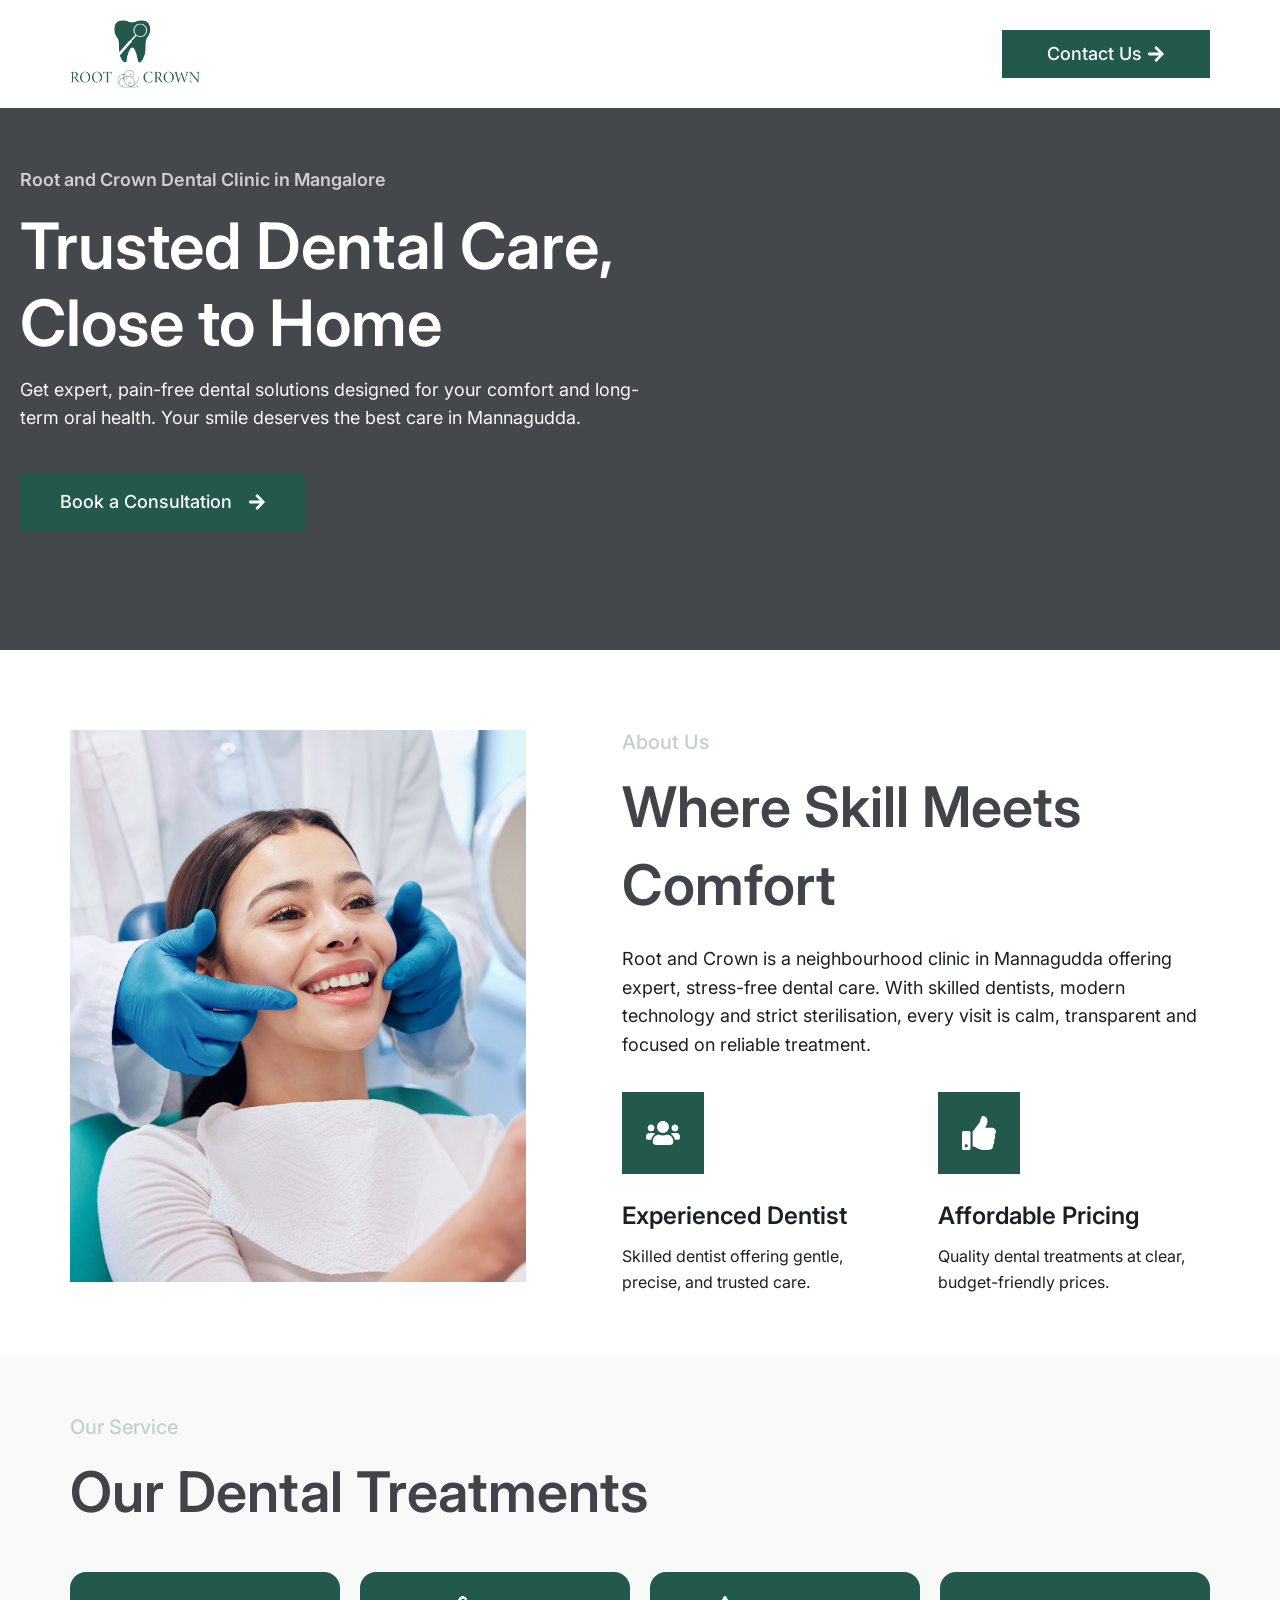
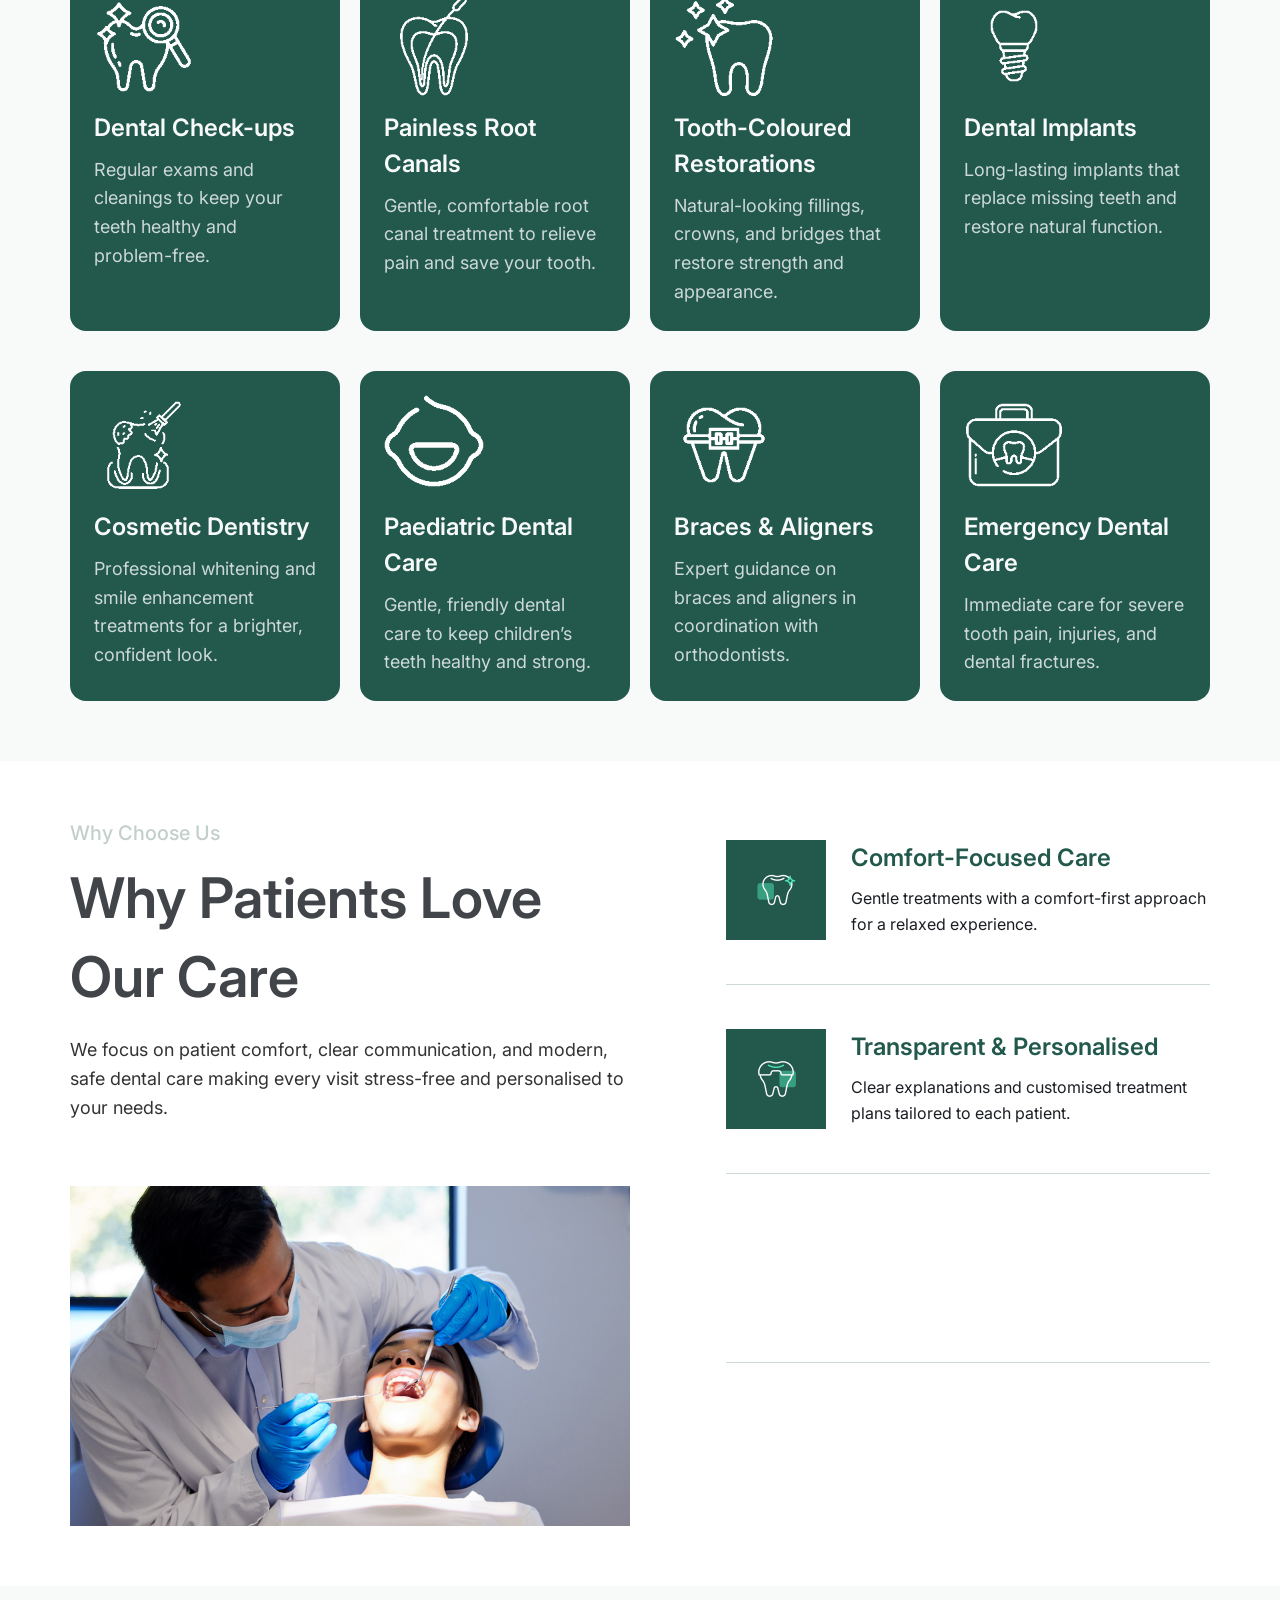
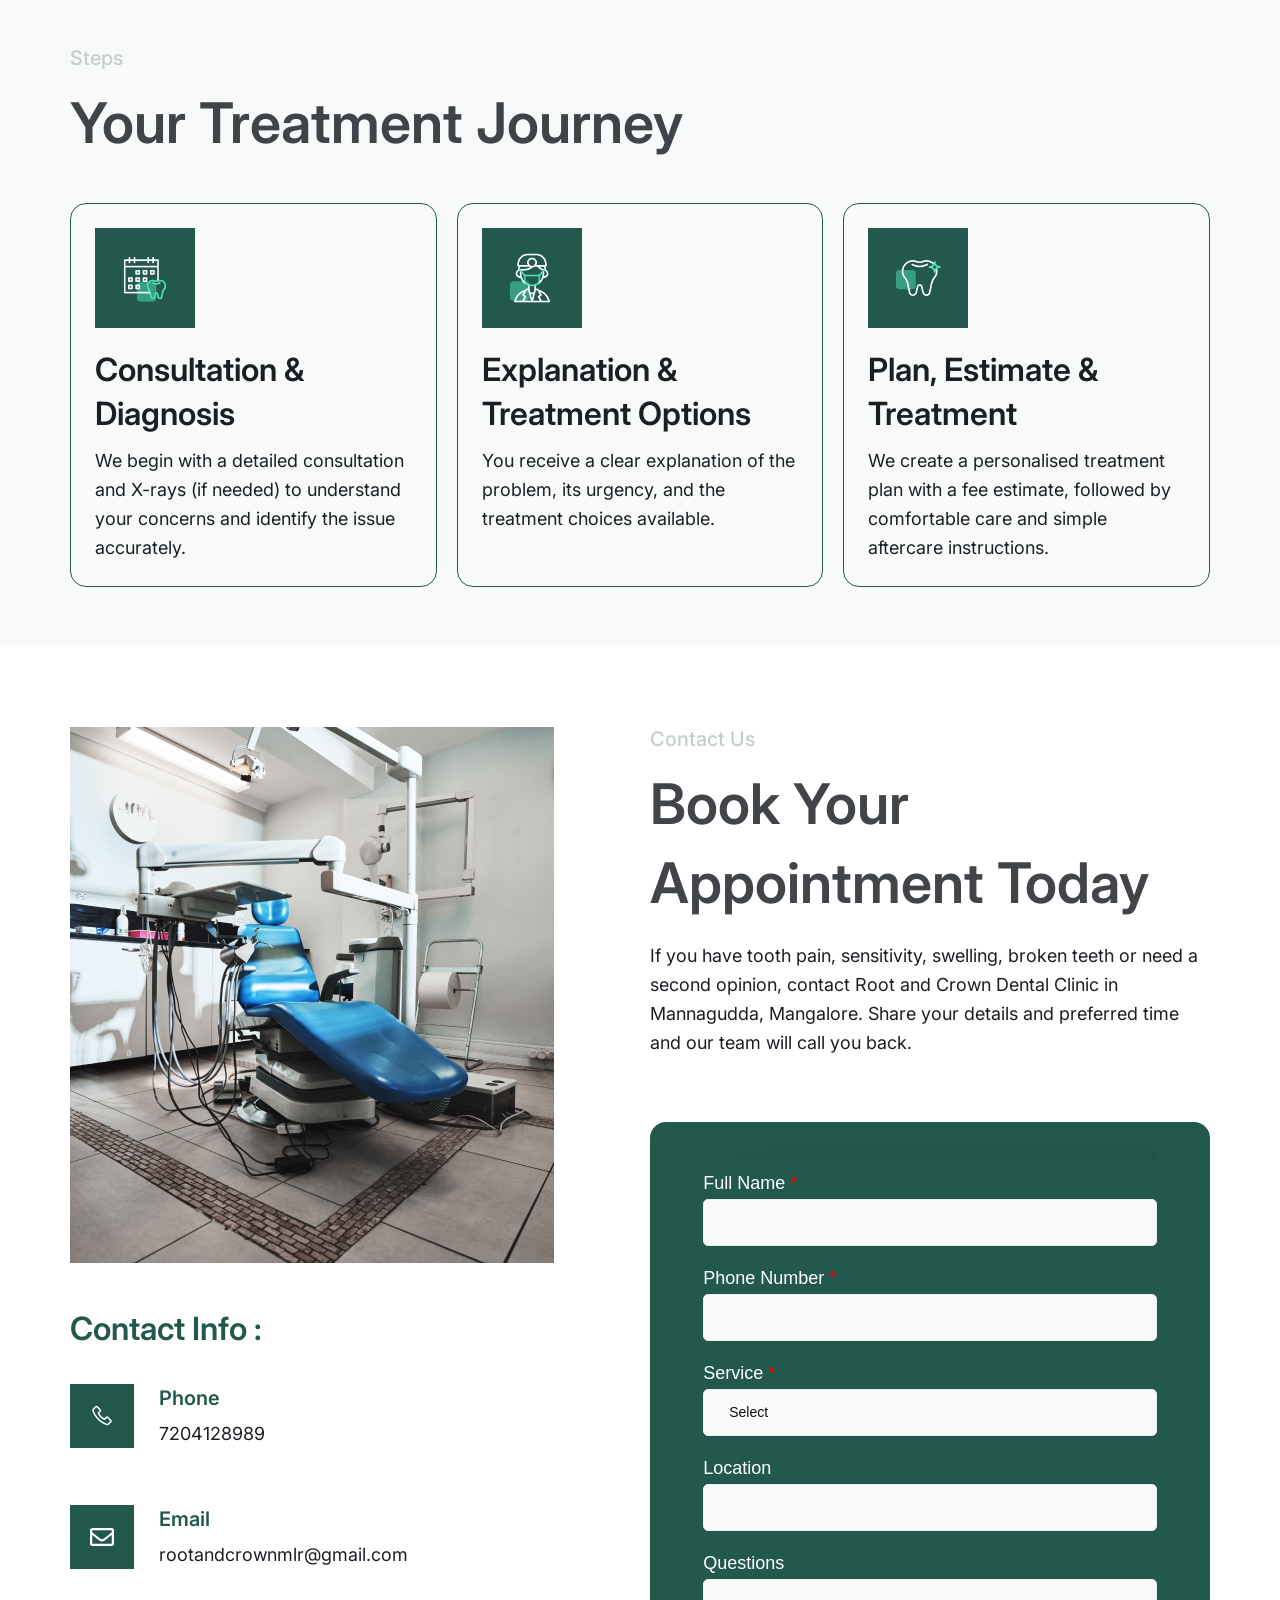
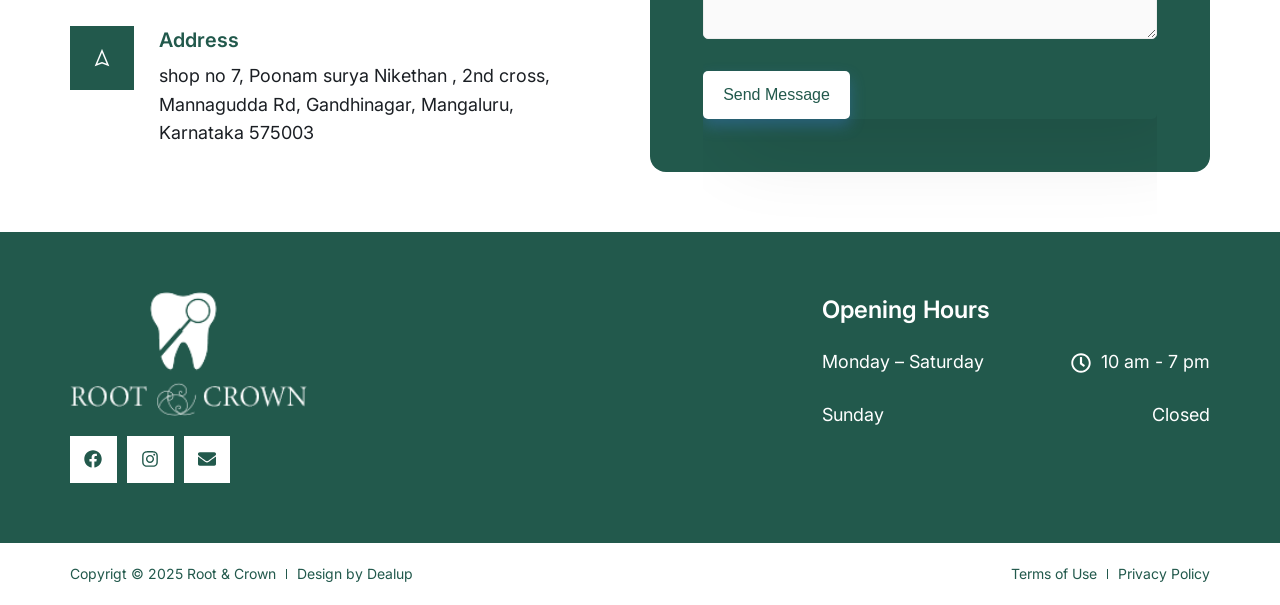
==== commit 946c4d3a: "Restore Google Tag Manager loader Co-Authored-By: Claude Opus 5.5 <noreply@anthropic.com> Claude-Ses" ====
--- a/index.html
+++ b/index.html
@@ -98,7 +98,7 @@
 <script>(function(w,d,s,l,i){w[l]=w[l]||[];w[l].push({'gtm.start':
 new Date().getTime(),event:'gtm.js'});var f=d.getElementsByTagName(s)[0],
 j=d.createElement(s),dl=l!='dataLayer'?'&l='+l:'';j.async=true;j.src=
-'https://www.googletagmanager.com/gtm.js'+i+dl;f.parentNode.insertBefore(j,f);
+'https://www.googletagmanager.com/gtm.js?id='+i+dl;f.parentNode.insertBefore(j,f);
 })(window,document,'script','dataLayer','GTM-TX4X7JQ6');</script>
 <!-- End Google Tag Manager --><meta name="generator" content="Elementor 4.4.1; features: e_font_icon_svg, additional_custom_breakpoints; settings: css_print_method-external, google_font-enabled, font_display-swap">
 			<style>
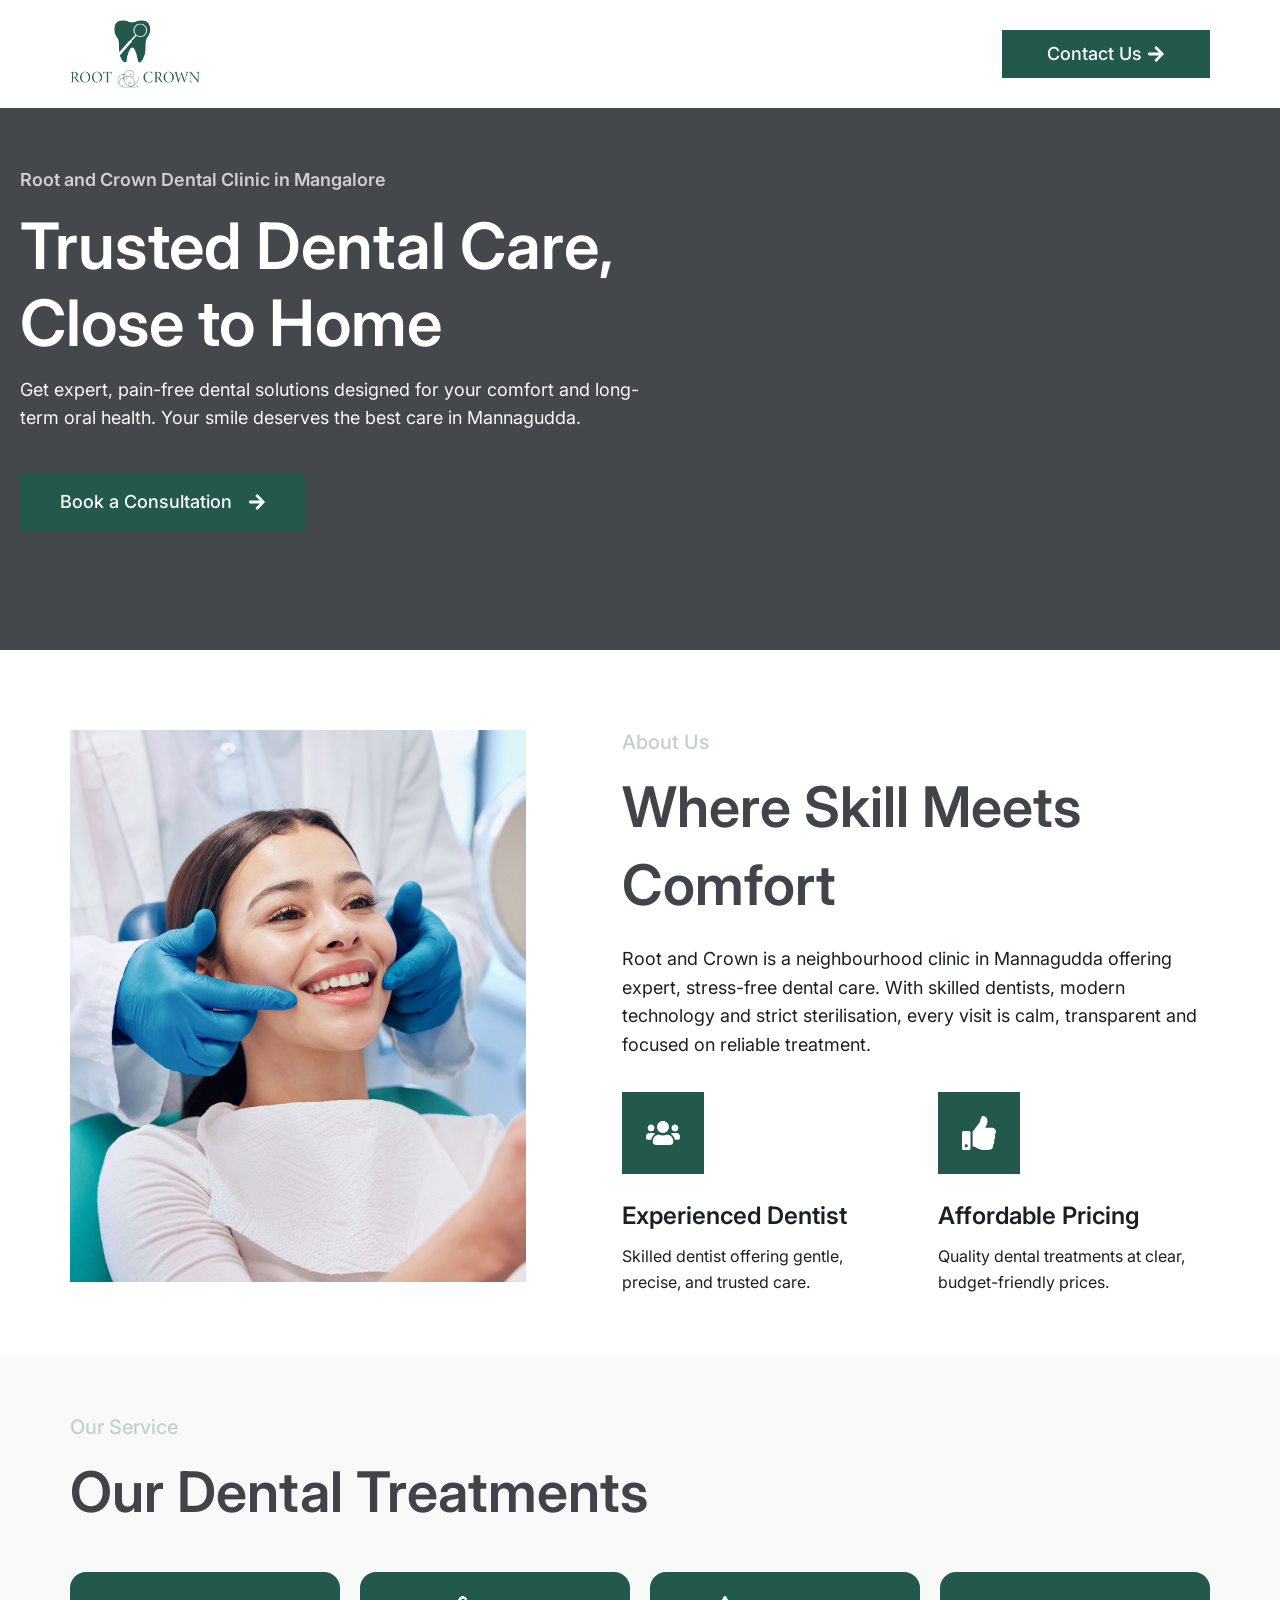
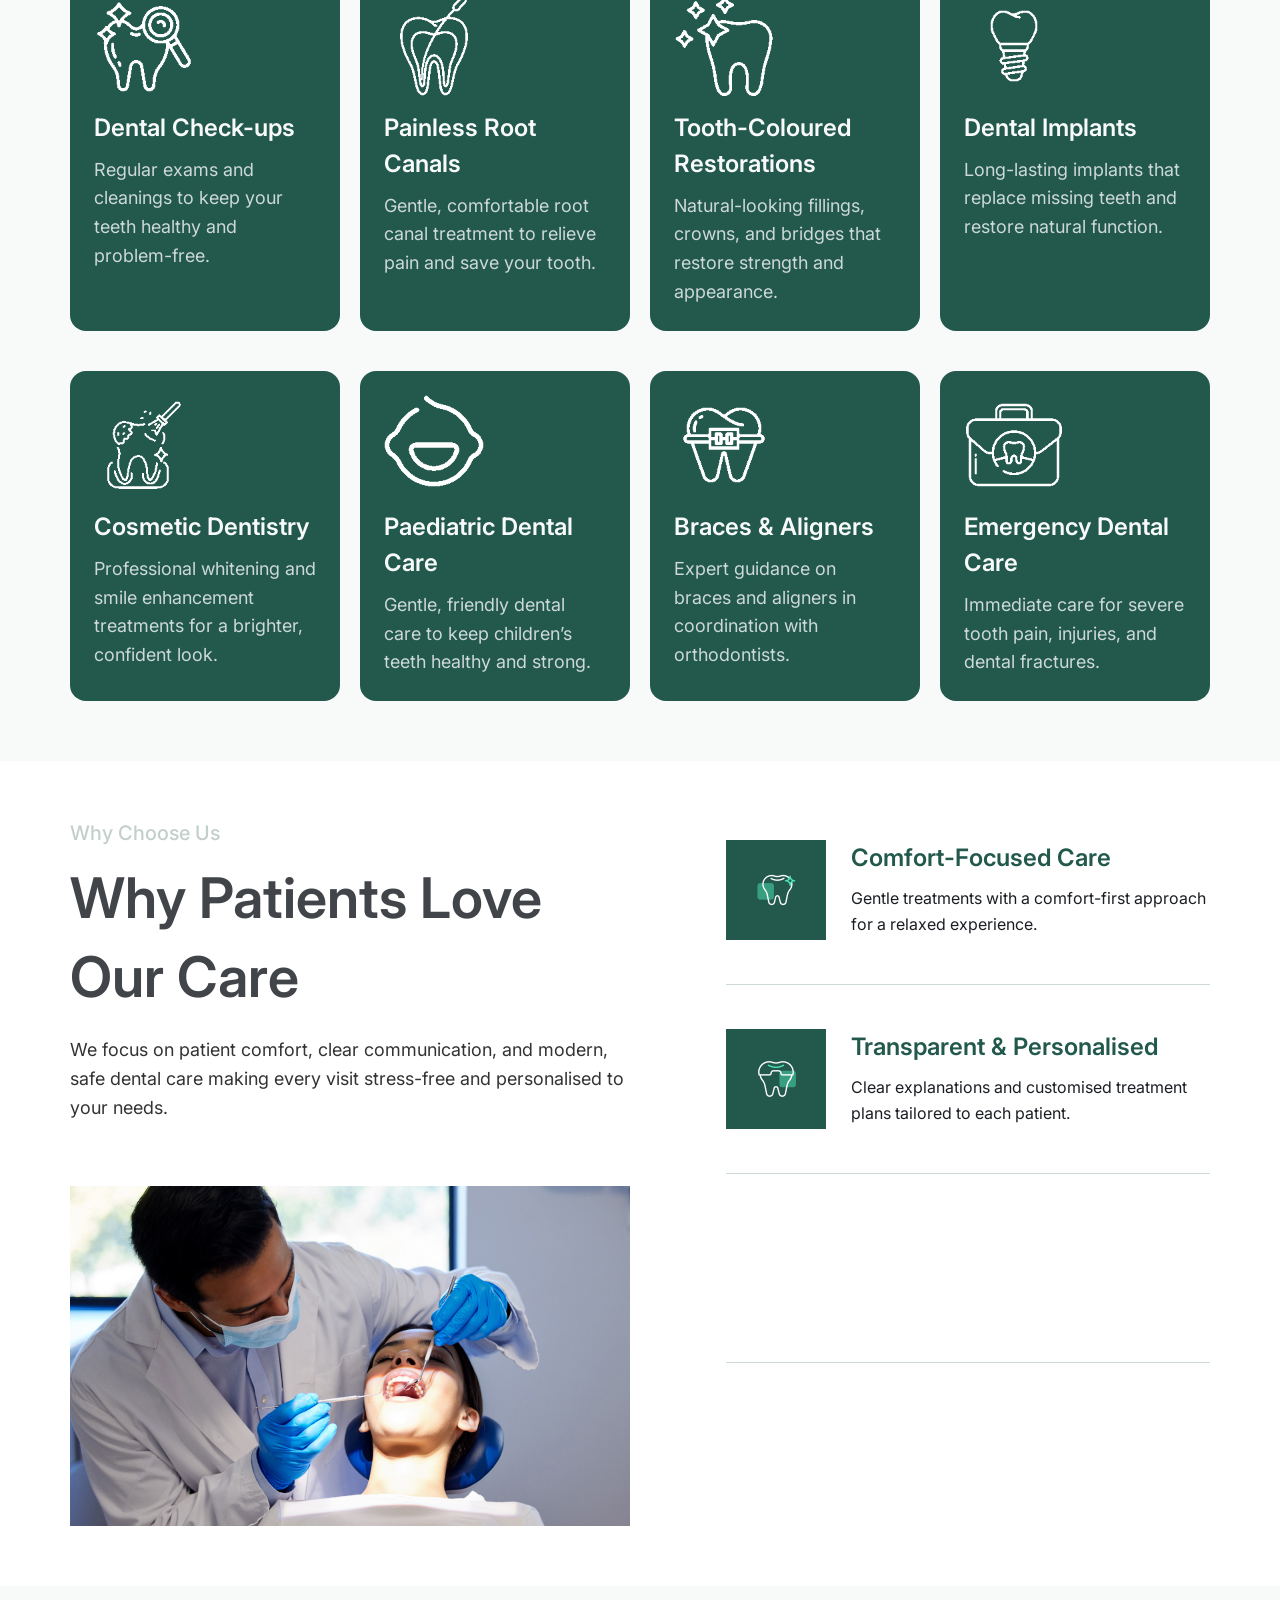
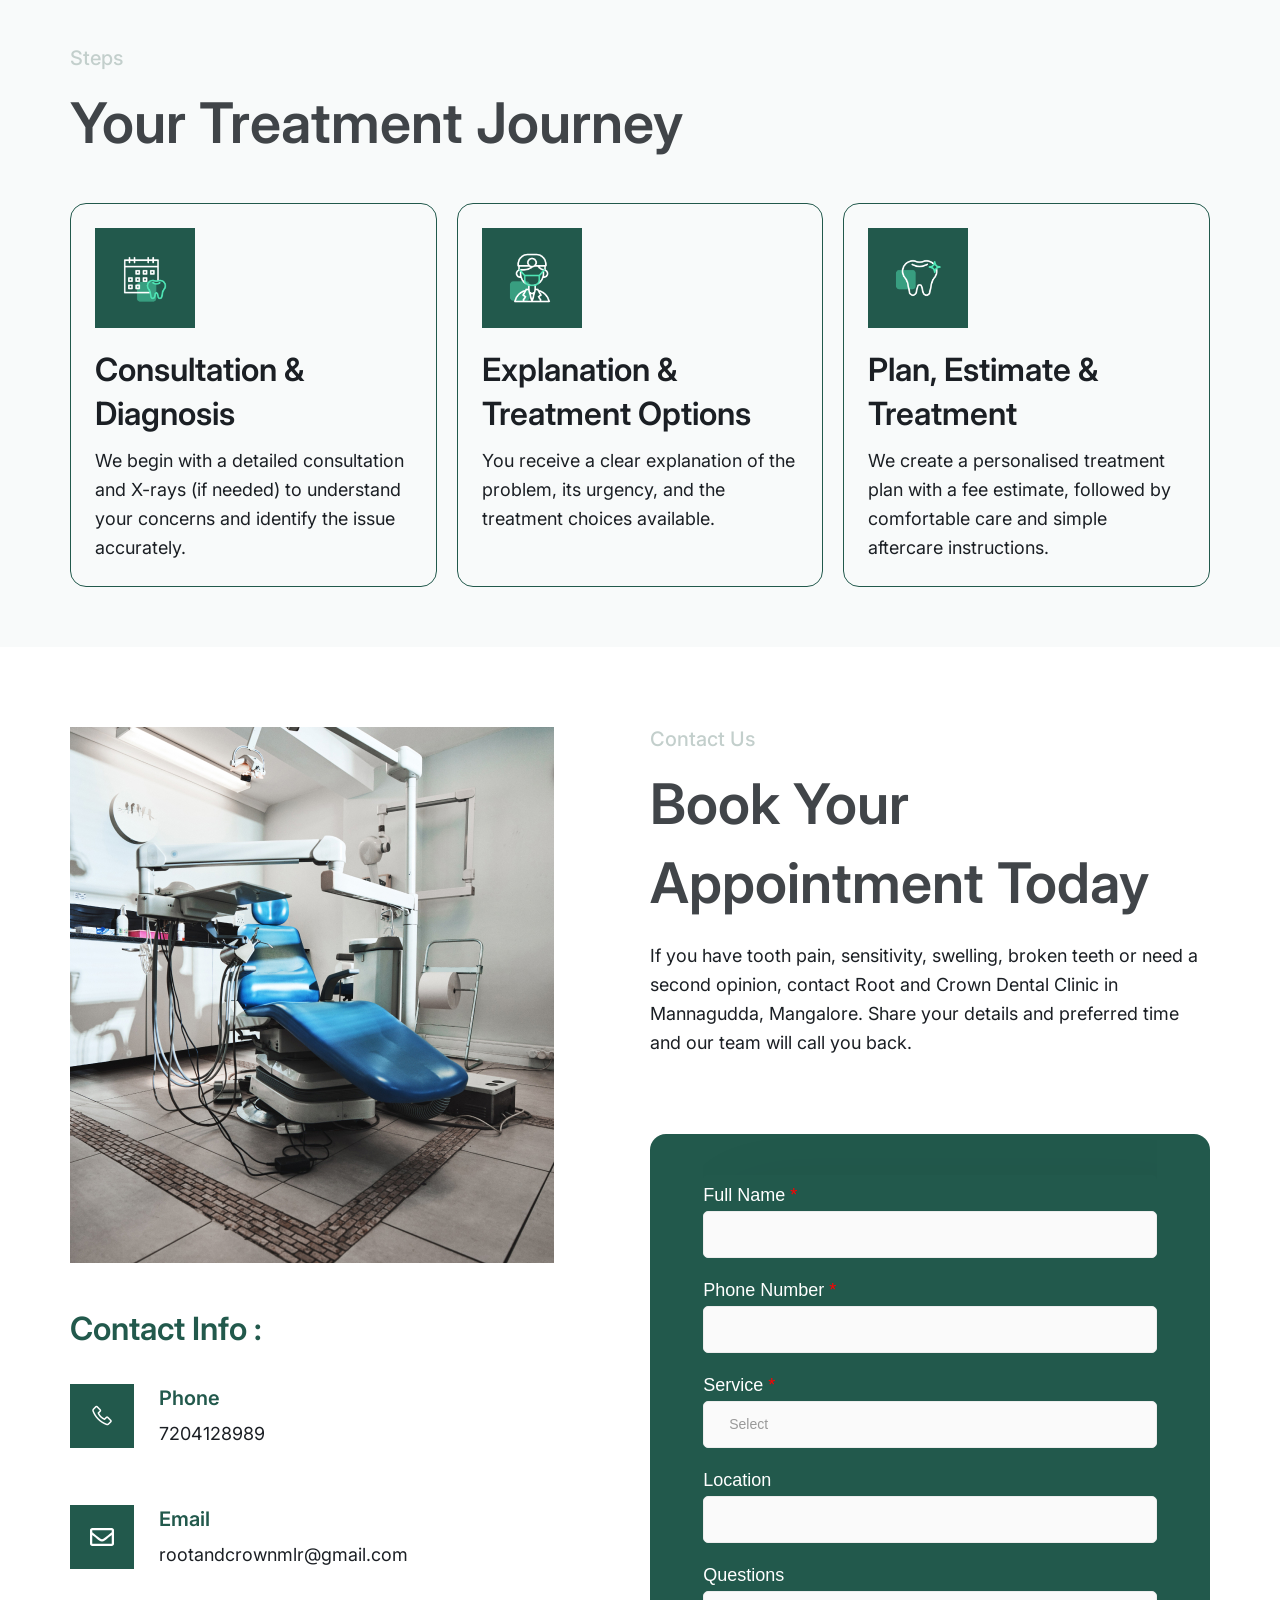
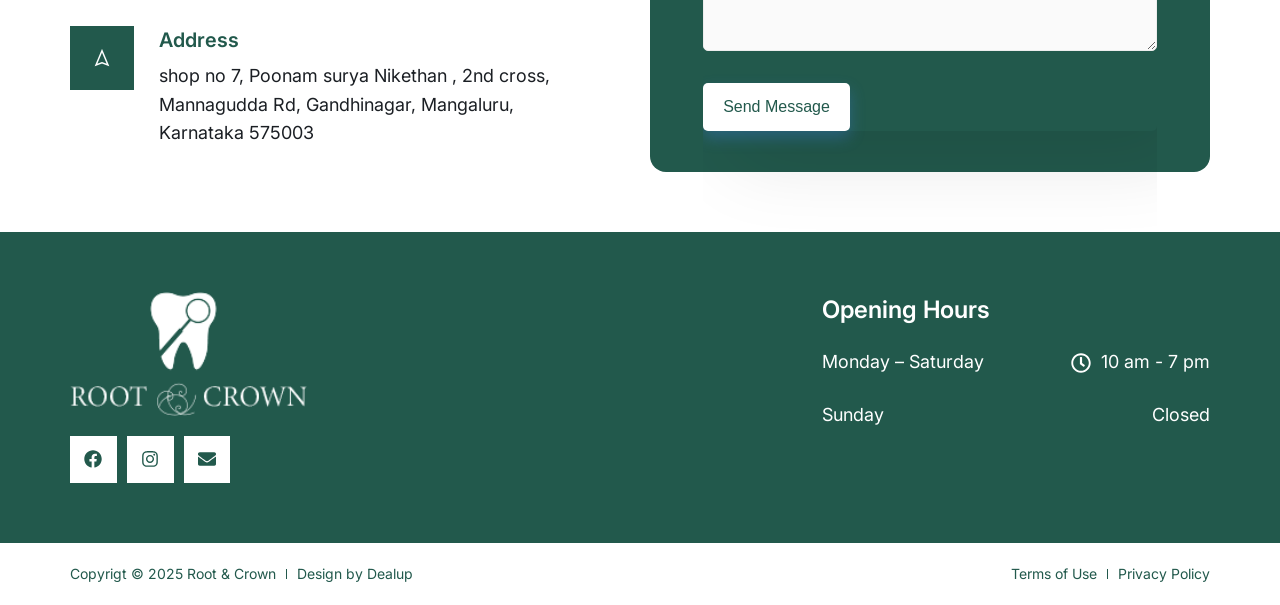
==== commit ae5ce0f5: "Form: grey placeholder in service dropdown, no empty gap under the button Co-Authored-By: Claude Opu" ====
--- a/index.html
+++ b/index.html
@@ -123,7 +123,7 @@
 <link rel="icon" href="wp-content/uploads/2025/12/New-Project-5-300x300.png" sizes="192x192" />
 <link rel="apple-touch-icon" href="wp-content/uploads/2025/12/New-Project-5-300x300.png" />
 <meta name="msapplication-TileImage" content="/wp-content/uploads/2025/12/New-Project-5-300x300.png" />
-<style>.rc-select{width:100%;height:47px;padding:0 25px;background:#fafafa;border:1px solid #ededed;border-radius:5px;font:14px/15px Helvetica,sans-serif;color:#000;-webkit-appearance:none;appearance:none;background-image:url("data:image/svg+xml,%3Csvg xmlns='http://www.w3.org/2000/svg' width='20' height='20' viewBox='0 0 20 20'%3E%3Cpath fill='%23ccc' d='M4.5 7.5c.4-.4 1-.5 1.6 0L10 11.3l3.9-3.8c.5-.5 1.1-.4 1.6 0 .4.4.4 1.2 0 1.6L10.8 13.6c-.4.4-1.2.4-1.6 0L4.5 9.1c-.4-.4-.4-1.2 0-1.6z'/%3E%3C/svg%3E");background-repeat:no-repeat;background-position:right 15px center}.metform-form-content select.rc-select{font-size:12px}.metform-form-content select.rc-select:invalid{color:#999}</style></head>
+<style>.rc-select{width:100%;height:47px;padding:0 25px;background:#fafafa;border:1px solid #ededed;border-radius:5px;font:14px/15px Helvetica,sans-serif;color:#000;-webkit-appearance:none;appearance:none;background-image:url("data:image/svg+xml,%3Csvg xmlns='http://www.w3.org/2000/svg' width='20' height='20' viewBox='0 0 20 20'%3E%3Cpath fill='%23ccc' d='M4.5 7.5c.4-.4 1-.5 1.6 0L10 11.3l3.9-3.8c.5-.5 1.1-.4 1.6 0 .4.4.4 1.2 0 1.6L10.8 13.6c-.4.4-1.2.4-1.6 0L4.5 9.1c-.4-.4-.4-1.2 0-1.6z'/%3E%3C/svg%3E");background-repeat:no-repeat;background-position:right 15px center}.metform-form-content select.rc-select{font-size:12px}.metform-form-content select.rc-select:invalid{color:#999 !important}</style><style>#rc-form-msg:empty{display:none}</style></head>
 
 <body class="home wp-singular page-template page-template-elementor_header_footer page page-id-110 wp-embed-responsive wp-theme-hello-elementor ehf-header ehf-footer ehf-template-hello-elementor ehf-stylesheet-hello-elementor jkit-color-scheme hello-elementor-default elementor-default elementor-template-full-width elementor-kit-7 elementor-page elementor-page-110">
 <!-- Google Tag Manager (noscript) -->
